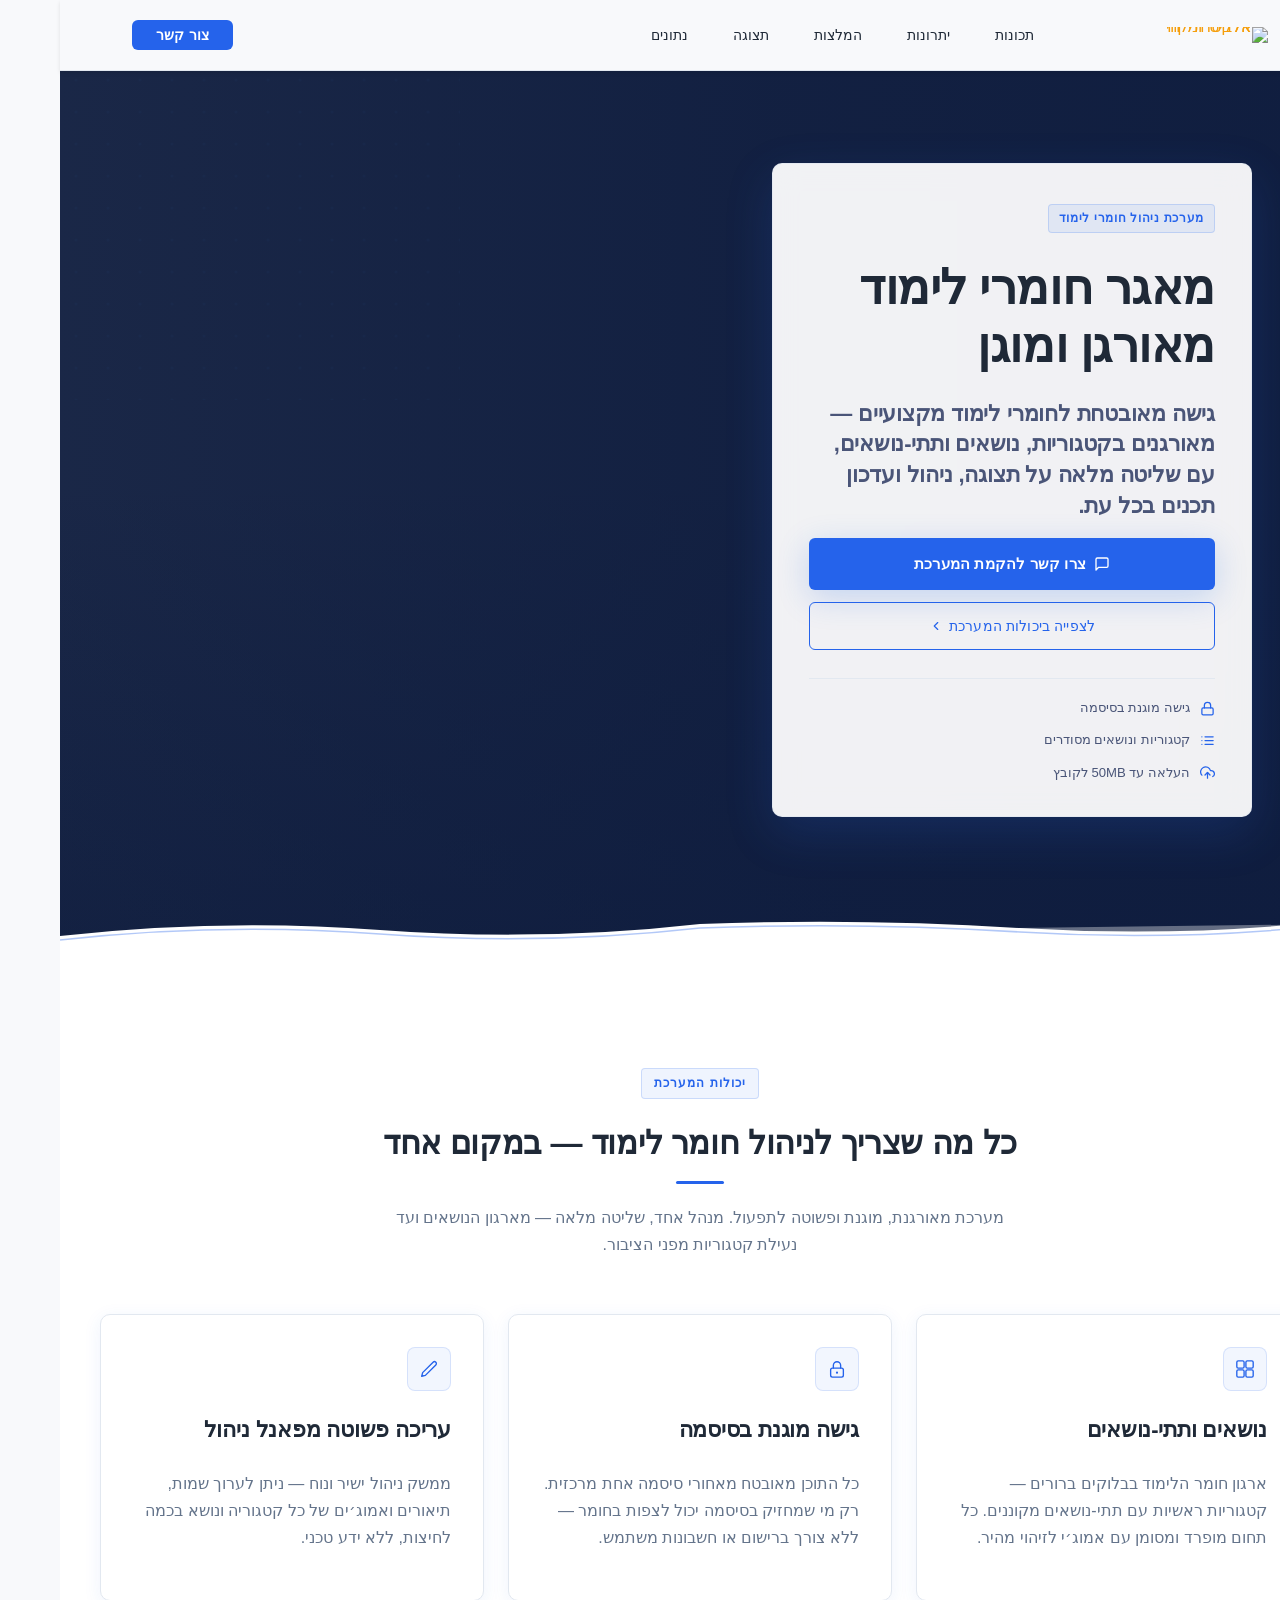
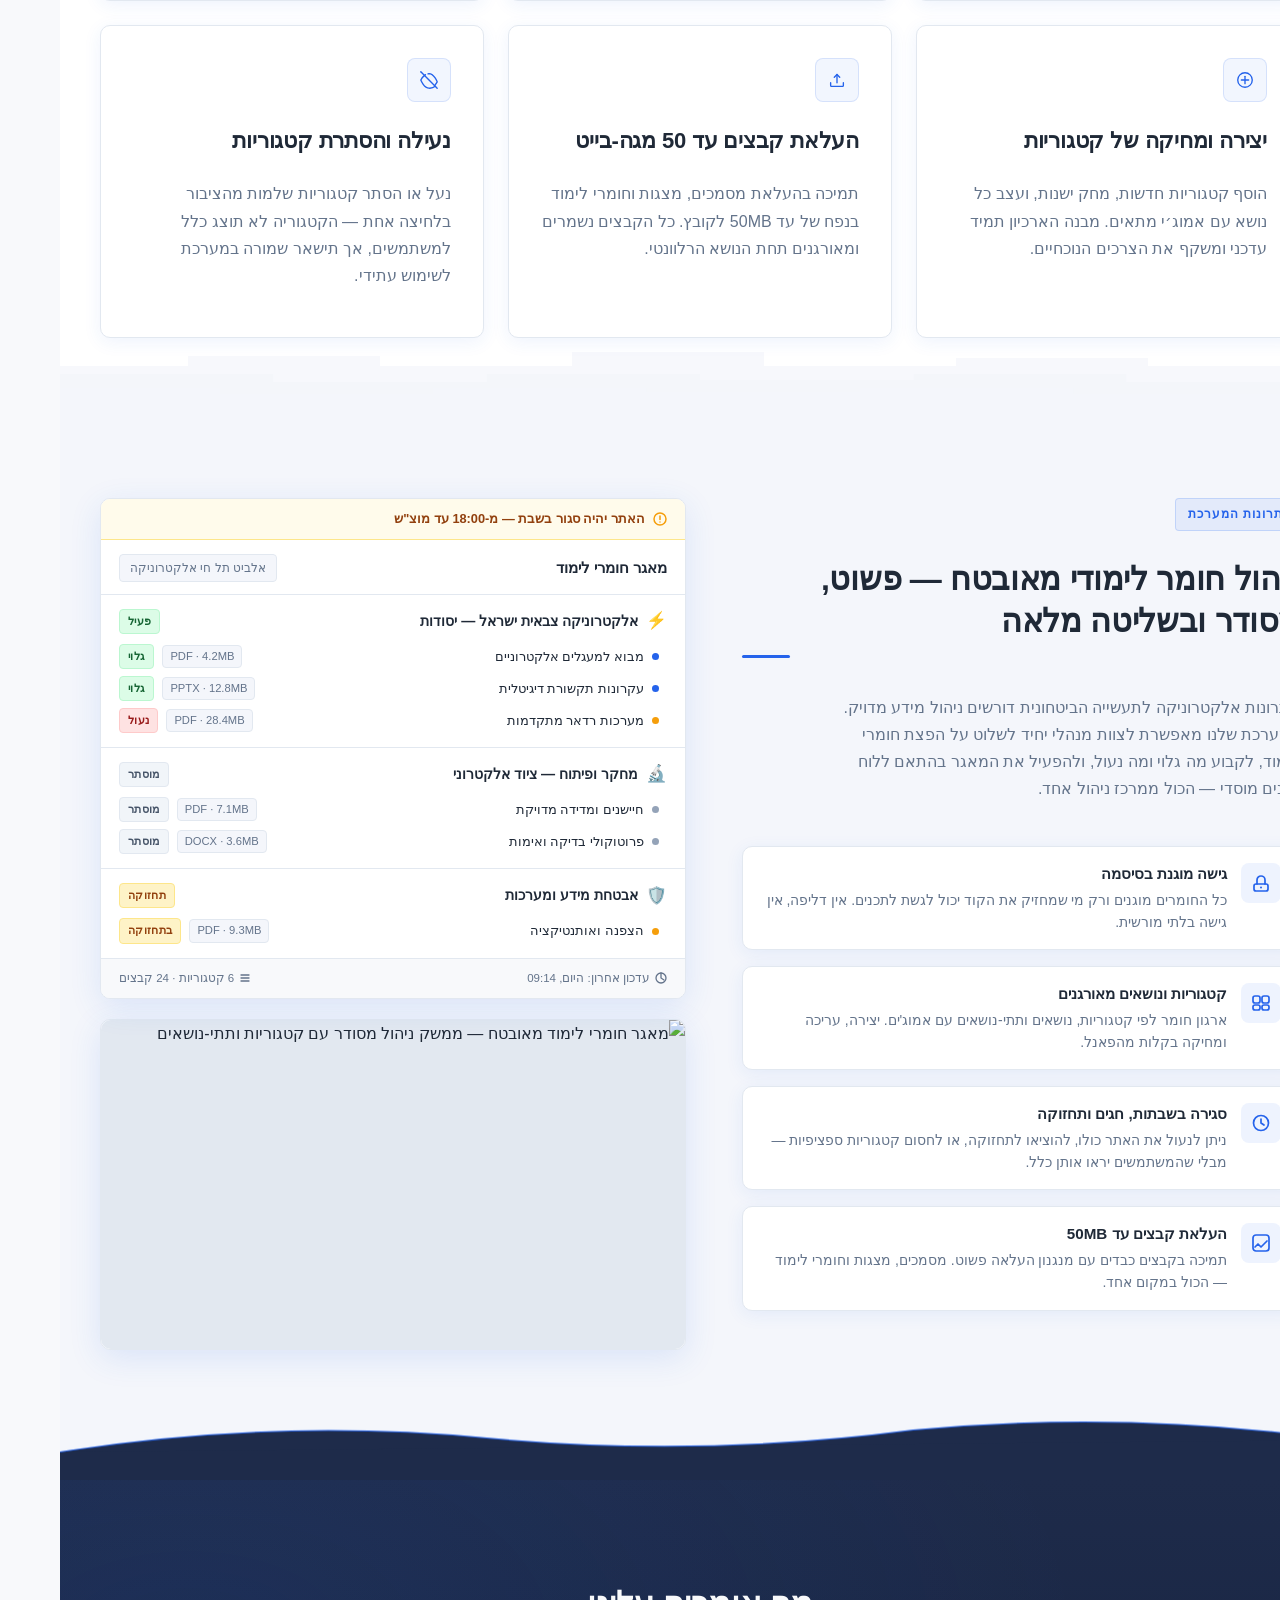
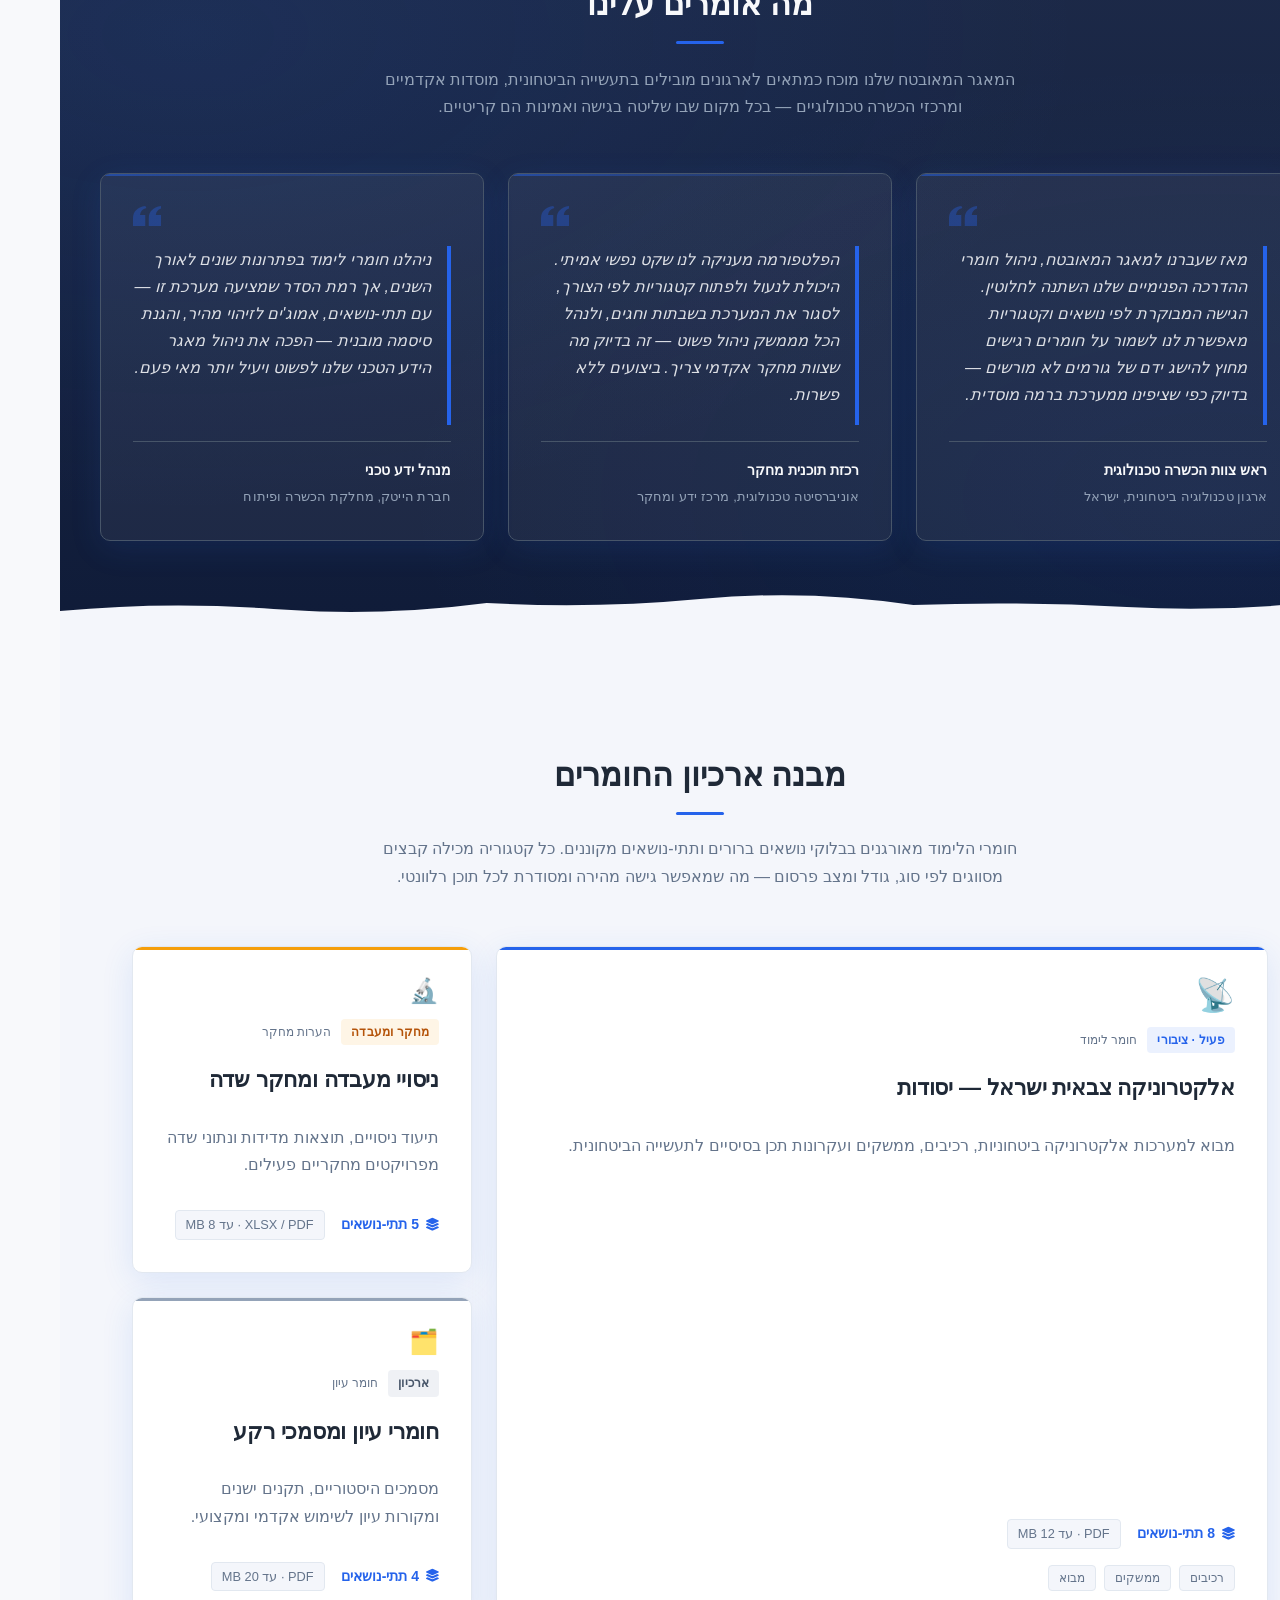
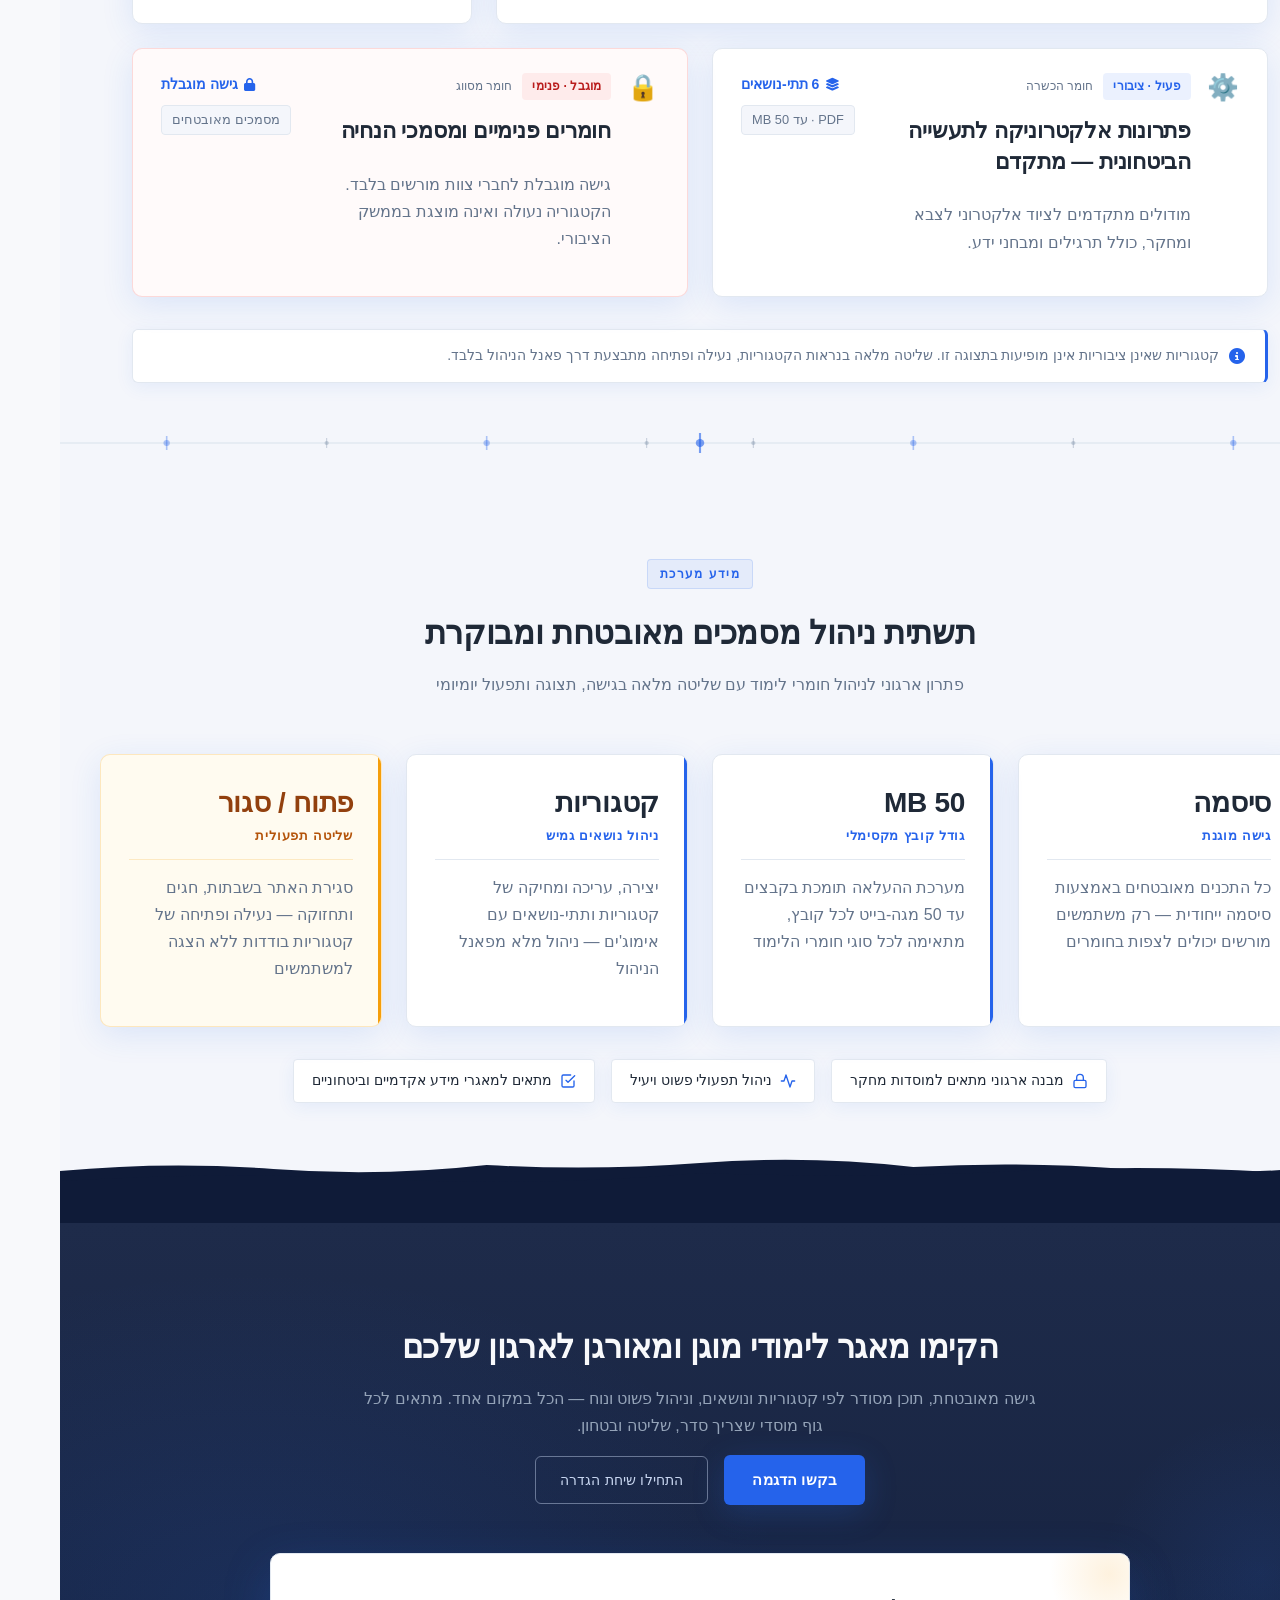
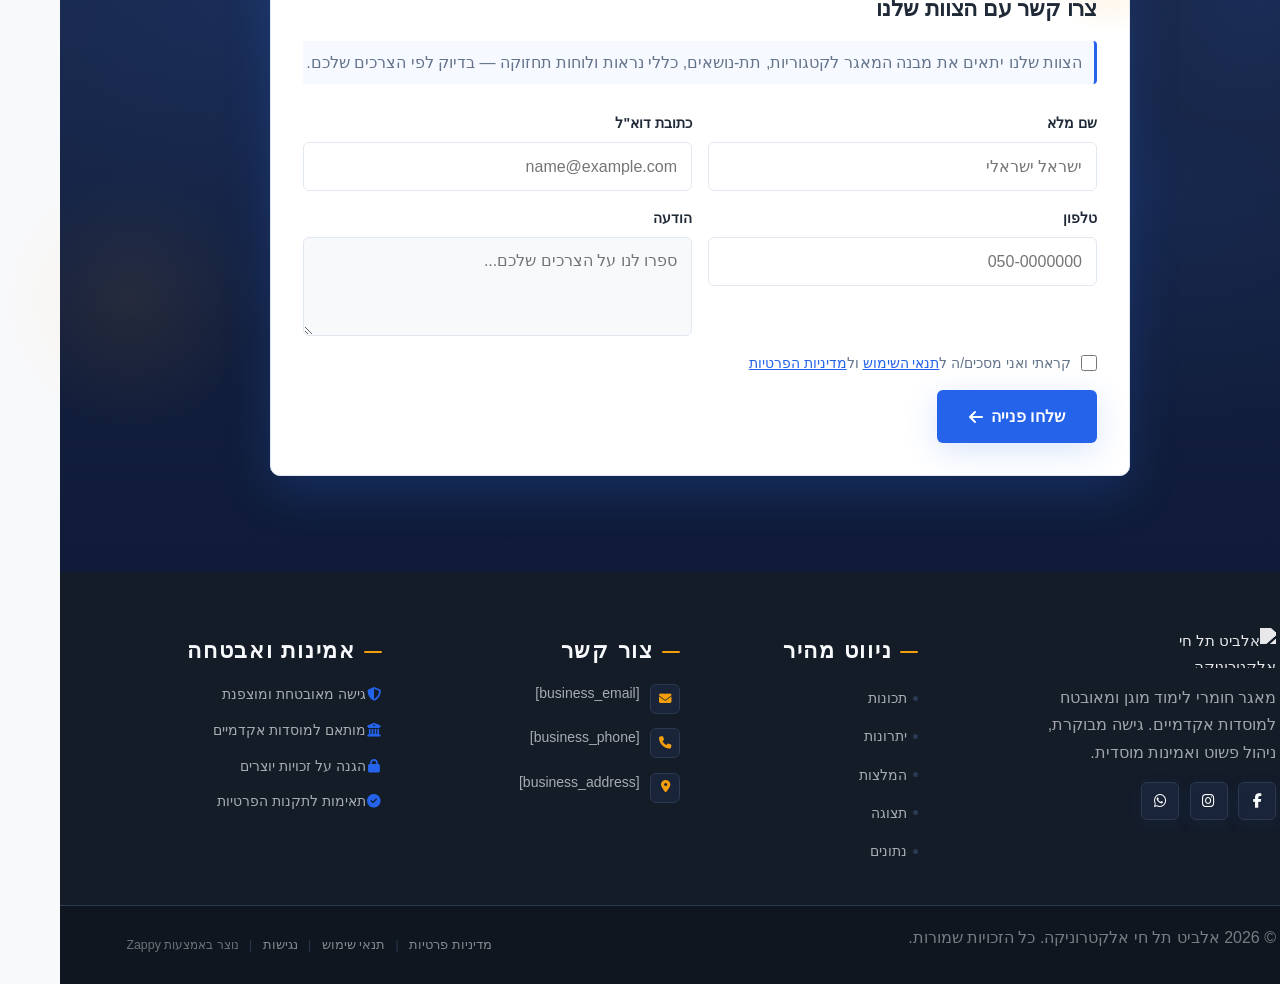
==== public/index.html @ 0601cf52 "Background sync: Progressive GitHub Sync" ====
<!doctype html><html dir="rtl" lang="he"><head><meta charset="UTF-8"><meta content="width=device-width,initial-scale=1" name="viewport"><meta content="index, follow" name="robots"><title>טכנולוגיה ביטחונית מתקדמת — אלביט תל חי אלקטרוניקה</title><meta content="גלו את עולם האלקטרוניקה הצבאית הישראלית המתקדמת ביותר. פתרונות אלקטרוניקה לתעשייה הביטחונית, ציוד מחקרי ומערכות מתקדמות — הכל במקום אחד. צרו קשר עוד היום!" name="description"><meta content="אלקטרוניקה צבאית ישראל, פתרונות אלקטרוניקה לתעשייה הביטחונית, ציוד אלקטרוני לצבא ומחקר, אלביט תל חי אלקטרוניקה, טכנולוגיה ביטחונית מתקדמת" name="keywords"><link href="/assets/favicon.ico" rel="icon" type="image/x-icon"><link href="/assets/favicon-16x16.png" rel="icon" type="image/png" sizes="16x16"><link href="/assets/favicon-32x32.png" rel="icon" type="image/png" sizes="32x32"><link href="/assets/favicon-48x48.png" rel="icon" type="image/png" sizes="48x48"><link href="/assets/favicon-192x192.png" rel="icon" type="image/png" sizes="192x192"><link href="/assets/favicon-512x512.png" rel="icon" type="image/png" sizes="512x512"><link href="/assets/apple-touch-icon.png" rel="apple-touch-icon"><script>!function(){"use strict";var t="a723d249-1491-482d-8e0b-d4b4c6c312aa",e="https://api.zappy5.com/api/analytics/track",a=18e5,n=2592e6,o=!0,i=!0,r=!0;var s=function(){var e="zappy_visitor_"+t,a=null;try{if(a=localStorage.getItem(e)){var o=JSON.parse(a),i=Date.now();if(i-o.created<n)return o.lastSeen=i,localStorage.setItem(e,JSON.stringify(o)),o.id}}catch(t){console.warn("Zappy Analytics: LocalStorage not available")}var r="zv_"+Date.now()+"_"+Math.random().toString(36).substr(2,9);try{localStorage.setItem(e,JSON.stringify({id:r,created:Date.now(),lastSeen:Date.now()}))}catch(t){}return r}(),c=function(){var e="zappy_session_"+t,n=null;try{if(n=sessionStorage.getItem(e)){var o=JSON.parse(n),i=Date.now();if(i-o.timestamp<a)return o.timestamp=i,sessionStorage.setItem(e,JSON.stringify(o)),o.id}}catch(t){console.warn("Zappy Analytics: SessionStorage not available")}var r="zs_"+Date.now()+"_"+Math.random().toString(36).substr(2,9);try{sessionStorage.setItem(e,JSON.stringify({id:r,timestamp:Date.now()}))}catch(t){}return r}();function l(a,n){n=n||{};var o={website_id:t,event_type:a,page_path:window.location.pathname,referrer:document.referrer||"direct",visitor_id:s,session_id:c,metadata:n};if(navigator.sendBeacon){var i=new Blob([JSON.stringify(o)],{type:"application/json"});navigator.sendBeacon(e,i)}else fetch(e,{method:"POST",headers:{"Content-Type":"application/json"},body:JSON.stringify(o),keepalive:!0}).catch(function(t){console.warn("Zappy Analytics: Failed to track event",t)})}o&&l("pageview",{title:document.title,url:window.location.href}),i&&document.addEventListener("click",function(t){var e=t.target;if("BUTTON"===e.tagName||e.closest("button")){var a="BUTTON"===e.tagName?e:e.closest("button");l("click",{element:"button",text:a.textContent.trim().substring(0,100),id:a.id||null,class:a.className||null})}else if("A"===e.tagName||e.closest("a")){var n="A"===e.tagName?e:e.closest("a");l("navigation",{element:"link",text:n.textContent.trim().substring(0,100),href:n.href,external:n.hostname!==window.location.hostname})}},!0),r&&document.addEventListener("submit",function(t){var e=t.target;l("form_submit",{form_id:e.id||null,form_name:e.name||null,form_action:e.action||null,form_method:e.method||"GET"})},!0);var d=Date.now();window.addEventListener("beforeunload",function(){l("page_unload",{time_on_page:Math.floor((Date.now()-d)/1e3),page_path:window.location.pathname})}),window.zappyAnalytics={track:l,getVisitorId:function(){return s},getSessionId:function(){return c}}}()</script><meta content="טכנולוגיה ביטחונית מתקדמת — אלביט תל חי אלקטרוניקה" property="og:title"><meta content="גלו את עולם האלקטרוניקה הצבאית הישראלית המתקדמת ביותר. פתרונות אלקטרוניקה לתעשייה הביטחונית, ציוד מחקרי ומערכות מתקדמות — הכל במקום אחד. צרו קשר עוד היום!" property="og:description"><meta content="summary_large_image" name="twitter:card"><meta content="טכנולוגיה ביטחונית מתקדמת — אלביט תל חי אלקטרוניקה" name="twitter:title"><meta content="גלו את עולם האלקטרוניקה הצבאית הישראלית המתקדמת ביותר. פתרונות אלקטרוניקה לתעשייה הביטחונית, ציוד מחקרי ומערכות מתקדמות — הכל במקום אחד. צרו קשר עוד היום!" name="twitter:description"><meta content="website" property="og:type"><meta content="he_IL" property="og:locale"><link href="https://cdnjs.cloudflare.com/ajax/libs/font-awesome/6.4.0/css/all.min.css" rel="stylesheet"><link href="/assets/favicon.ico" rel="icon" type="image/x-icon"><link href="/assets/favicon-16x16.png" rel="icon" type="image/png" sizes="16x16"><link href="/assets/favicon-32x32.png" rel="icon" type="image/png" sizes="32x32"><link href="/assets/favicon-48x48.png" rel="icon" type="image/png" sizes="48x48"><link href="/assets/favicon-192x192.png" rel="icon" type="image/png" sizes="192x192"><link href="/assets/favicon-512x512.png" rel="icon" type="image/png" sizes="512x512"><link href="/assets/apple-touch-icon.png" rel="apple-touch-icon"><link href="https://cdn.jsdelivr.net/npm/vanilla-cookieconsent@3/dist/cookieconsent.css" rel="stylesheet"><script src="https://cdn.jsdelivr.net/npm/vanilla-cookieconsent@3/dist/cookieconsent.umd.js"></script><script src="https://cdn.jsdelivr.net/gh/mickidum/acc_toolbar/acctoolbar/acctoolbar.min.js"></script><link href="/styles.css" rel="stylesheet"><style id="zappy-dropdown-submenu-styles">#navMenu li:has(.sub-menu),.nav-menu li:has(.sub-menu),.navbar li:has(.sub-menu),nav li:has(.sub-menu){position:relative}#navMenu .sub-menu,.nav-menu .sub-menu,.navbar .sub-menu,nav .sub-menu{display:block!important;position:absolute!important;top:100%;left:0;min-width:220px;background:#fff;border-radius:8px;box-shadow:0 8px 25px rgba(0,0,0,.15);padding:8px 0;opacity:0;visibility:hidden;transform:translateY(10px);transition:all .3s ease;z-index:1000;list-style:none;pointer-events:none}#navMenu li:hover>.sub-menu,.nav-menu li:hover>.sub-menu,.navbar li:hover>.sub-menu,nav li:hover>.sub-menu{opacity:1!important;visibility:visible!important;transform:translateY(0)!important;pointer-events:auto!important}.sub-menu li{list-style:none;margin:0;padding:0}.sub-menu a{display:block!important;padding:10px 16px!important;color:var(--text-dark,#333)!important;font-weight:500;text-decoration:none;white-space:nowrap;transition:background-color .2s}.sub-menu .zappy-nav-child>a{padding-left:28px!important;font-size:.9em!important;opacity:.85!important}[dir=rtl] .sub-menu .zappy-nav-child>a,html[lang=ar] .sub-menu .zappy-nav-child>a,html[lang=he] .sub-menu .zappy-nav-child>a{padding-left:10px!important;padding-right:28px!important}.sub-menu .zappy-nav-parent>a{font-weight:600!important}.sub-menu a:hover{background-color:#f5f5f5}[dir=rtl] .nav-menu .sub-menu,[dir=rtl] .navbar .sub-menu,[dir=rtl] nav .sub-menu,html[lang=ar] .nav-menu .sub-menu,html[lang=ar] .navbar .sub-menu,html[lang=ar] nav .sub-menu,html[lang=he] .nav-menu .sub-menu,html[lang=he] .navbar .sub-menu,html[lang=he] nav .sub-menu{left:auto!important;right:0!important}.sub-menu:empty,.sub-menu:not(:has(li)):not(:has(> a)),.sub-menu:not(:has(li:not(.zappy-hidden-menu-item))):not(:has(> a)){display:none!important;opacity:0!important;visibility:hidden!important;pointer-events:none!important}li:has(.menu-group-title):hover>.sub-menu{opacity:1!important;visibility:visible!important;transform:translateY(0)!important;pointer-events:auto!important}#navMenu>li>.menu-group-title,.nav-menu>li>.menu-group-title{display:inline-block;padding:.5rem 1rem;cursor:default;user-select:none}@media (max-width:768px){#navMenu .sub-menu,.nav-menu .sub-menu,.navbar .sub-menu,nav .sub-menu{position:static!important;transform:none!important;box-shadow:none!important;background:0 0!important;max-height:0;overflow:hidden;opacity:0;visibility:hidden;transition:max-height .3s ease,opacity .3s ease;padding:0!important;border-radius:0!important}#navMenu .sub-menu.mobile-expanded,.nav-menu .sub-menu.mobile-expanded,.navbar .sub-menu.mobile-expanded{max-height:none!important;overflow-y:visible!important;opacity:1!important;visibility:visible!important;padding:8px 0 8px 16px!important}[dir=rtl] .sub-menu.mobile-expanded,html[lang=he] .sub-menu.mobile-expanded{padding:8px 16px 8px 0!important}#navMenu li:hover>.sub-menu,.nav-menu li:hover>.sub-menu,.navbar li:hover>.sub-menu,nav li:hover>.sub-menu{opacity:0;visibility:hidden;pointer-events:none}#navMenu li>.sub-menu.mobile-expanded,.nav-menu li>.sub-menu.mobile-expanded,.navbar li>.sub-menu.mobile-expanded,nav li>.sub-menu.mobile-expanded{opacity:1!important;visibility:visible!important;pointer-events:auto!important}#navMenu li:has(.sub-menu),.nav-menu li:has(.sub-menu),.navbar li:has(.sub-menu),nav li:has(.sub-menu){display:flex!important;flex-wrap:wrap!important;align-items:center!important;position:relative!important;min-height:44px!important}#navMenu li:has(.sub-menu)>a,.nav-menu li:has(.sub-menu)>a,.navbar li:has(.sub-menu)>a,nav li:has(.sub-menu)>a{flex:1!important;min-width:0!important}#navMenu li:has(.sub-menu)>.menu-group-title,.nav-menu li:has(.sub-menu)>.menu-group-title,.navbar li:has(.sub-menu)>.menu-group-title,nav li:has(.sub-menu)>.menu-group-title{flex:1!important;min-width:0!important;padding:0!important;line-height:inherit!important}#navMenu li:has(.sub-menu)>.sub-menu,.nav-menu li:has(.sub-menu)>.sub-menu,.navbar li:has(.sub-menu)>.sub-menu,nav li:has(.sub-menu)>.sub-menu{flex-basis:100%!important;width:100%!important}#navMenu li:has(.sub-menu)>a [class*=arrow],#navMenu li:has(.sub-menu)>a [class*=chevron],.nav-menu li:has(.sub-menu)>a .fa-angle-down,.nav-menu li:has(.sub-menu)>a .fa-chevron-down,.nav-menu li:has(.sub-menu)>a [class*=arrow],.nav-menu li:has(.sub-menu)>a [class*=chevron],nav li:has(.sub-menu)>a [class*=arrow],nav li:has(.sub-menu)>a [class*=chevron]{display:none!important;visibility:hidden!important}.mobile-submenu-toggle{display:flex!important;align-items:center!important;justify-content:center!important;width:44px!important;height:auto!important;background:0 0!important;border:none!important;cursor:pointer!important;color:var(--text-dark)!important;position:static!important;flex-shrink:0!important;align-self:stretch!important;z-index:2!important;padding:0!important;margin:0!important}.mobile-submenu-toggle::after{content:''!important;width:0!important;height:0!important;border-left:6px solid transparent!important;border-right:6px solid transparent!important;border-top:7px solid currentColor!important;transition:transform .3s ease!important}.mobile-submenu-toggle.expanded::after{transform:rotate(180deg)!important}.sub-menu a{padding:10px 0!important;display:block!important;color:var(--text-dark)!important;white-space:normal!important}.sub-menu .zappy-nav-child>a{padding-left:28px!important;font-size:.9em!important;opacity:.85!important}[dir=rtl] .sub-menu .zappy-nav-child>a,html[lang=ar] .sub-menu .zappy-nav-child>a,html[lang=he] .sub-menu .zappy-nav-child>a{padding-left:0!important;padding-right:28px!important}.sub-menu .zappy-nav-parent>a{font-weight:600!important}#navMenu.active,.nav-menu.active{max-width:100vw!important;overflow-x:hidden!important;box-sizing:border-box!important}.navbar .sub-menu li a,.zappy-products-dropdown .sub-menu a,nav.navbar .sub-menu li a{color:var(--text-dark)!important}}@media (min-width:769px){.mobile-submenu-toggle{display:none!important}}</style><style id="zappy-widget-visibility">#mic-access-tool-box,#mic-access-tool-general-button,#mic-init-access-tool #mic-access-tool-box,#mic-init-access-tool #mic-access-tool-general-button,#mic-init-access-tool .mic-access-tool-general-button,._access-icon,._access-menu,.mic-access-tool-box,.mic-access-tool-general-button,div[id*=mic-access-tool-box]{display:none!important;visibility:hidden!important;opacity:0!important;pointer-events:none!important}</style></head><body><nav class="navbar" dir="rtl"><button class="mobile-toggle" aria-label="Menu" id="mobileToggle"><svg viewBox="0 0 24 24" height="24" width="24" fill="none" class="hamburger-icon"><path d="M3 12h18M3 6h18M3 18h18" stroke="currentColor" stroke-width="2" stroke-linecap="round"></path></svg> <svg viewBox="0 0 24 24" height="24" width="24" fill="none" class="close-icon" style="display:none"><path d="M18 6L6 18M6 6l12 12" stroke="currentColor" stroke-width="2" stroke-linecap="round"></path></svg></button> <button class="phone-header-btn" aria-label="Call" data-phone="[business_phone]"><svg viewBox="0 0 24 24" height="20" width="20" fill="currentColor"><path d="M22 16.92v3a2 2 0 0 1-2.18 2 19.79 19.79 0 0 1-8.63-3.07 19.5 19.5 0 0 1-6-6 19.79 19.79 0 0 1-3.07-8.67A2 2 0 0 1 4.11 2h3a2 2 0 0 1 2 1.72 12.84 12.84 0 0 0 .7 2.81 2 2 0 0 1-.45 2.11L8.09 9.91a16 16 0 0 0 6 6l1.27-1.27a2 2 0 0 1 2.11-.45 12.84 12.84 0 0 0 2.81.7A2 2 0 0 1 22 16.92z"></path></svg></button><div class="nav-container"><div class="nav-right-group"><div class="nav-brand"><a href="/" class="logo-link"><img alt="אלביט תל חי אלקטרוניקה" src="/assets/general-logo.webp" class="logo"></a></div><ul class="nav-menu" id="navMenu"><li><a href="#features">תכונות</a></li><li><a href="#benefits">יתרונות</a></li><li><a href="#testimonials">המלצות</a></li><li><a href="#showcase">תצוגה</a></li><li><a href="#stats">נתונים</a></li></ul></div><div class="nav-cta-container"><a href="#cta" class="nav-cta-btn">צור קשר</a></div></div></nav><script>window.addEventListener("load",function(){const e=document.querySelector(".navbar, nav, header");if(!e)return void console.log("[Navbar] Navbar element not found");let t=document.getElementById("mobileToggle")||document.querySelector(".mobile-toggle")||document.querySelector(".hamburger")||document.querySelector(".hamburger-menu")||document.querySelector(".menu-toggle")||document.querySelector(".burger-menu")||document.querySelector('[aria-label="Menu"]')||document.querySelector('[aria-label="תפריט"]');const o=document.querySelector(".phone-header-btn"),n=window.getComputedStyle(e);let r=n.backgroundColor;if(console.log("[Navbar] Initial navbar background:",r),"transparent"===r||"rgba(0, 0, 0, 0)"===r||r.startsWith("rgba")&&r.includes(", 0)")){const e=n.backgroundImage;if(e&&"none"!==e)console.log("[Navbar] Navbar has background image/gradient, using dark text"),r="rgb(240, 240, 240)";else{const e=window.getComputedStyle(document.body).backgroundColor;console.log("[Navbar] Navbar transparent, using body background:",e),r=e}}const i=r.match(/\d+/g);if(i&&i.length>=3){const e=(.299*parseInt(i[0])+.587*parseInt(i[1])+.114*parseInt(i[2]))/255;console.log("[Navbar] Mobile button colors preserved from Claude CSS (luminance:",e.toFixed(2)+")");const n=document.createElement("style");n.id="zappy-mobile-nav-fix";document.documentElement.lang;document.documentElement.dir,n.textContent='\n        /* Hide mobile buttons on desktop, show only on mobile */\n        @media (min-width: 769px) {\n          .mobile-toggle,\n          .phone-header-btn {\n            display: none !important;\n          }\n        }\n        \n        /* Show and position mobile buttons correctly on mobile */\n        @media (max-width: 768px) {\n          .mobile-toggle,\n          .phone-header-btn {\n            position: absolute !important;\n            top: 50% !important;\n            transform: translateY(-50%) !important;\n            z-index: 1001 !important;\n            display: flex !important;\n            align-items: center !important;\n            justify-content: center !important;\n            width: 36px !important;\n            height: 36px !important;\n            border-radius: 50% !important;\n            border: none !important;\n            cursor: pointer !important;\n            padding: 6px !important;\n            background: none !important;\n            color: var(--nav-text, var(--text-dark)) !important;\n          }\n          \n          /* LTR positioning (default): hamburger LEFT, phone RIGHT */\n          html:not([dir="rtl"]):not([lang="he"]):not([lang="ar"]) .mobile-toggle,\n          html[dir="ltr"] .mobile-toggle {\n            left: 12px !important;\n            right: auto !important;\n          }\n          html:not([dir="rtl"]):not([lang="he"]):not([lang="ar"]) .phone-header-btn,\n          html[dir="ltr"] .phone-header-btn {\n            right: 12px !important;\n            left: auto !important;\n          }\n          \n          /* RTL positioning: hamburger RIGHT, phone LEFT */\n          html[dir="rtl"] .mobile-toggle,\n          html[lang="he"] .mobile-toggle,\n          html[lang="ar"] .mobile-toggle {\n            right: 12px !important;\n            left: auto !important;\n          }\n          html[dir="rtl"] .phone-header-btn,\n          html[lang="he"] .phone-header-btn,\n          html[lang="ar"] .phone-header-btn {\n            left: 12px !important;\n            right: auto !important;\n          }\n          \n          /* CRITICAL: Ensure nav-container has min-height on mobile */\n          /* All children are positioned absolutely/fixed on mobile, so height:auto collapses to 0 */\n          .nav-container {\n            min-height: 70px !important;\n            position: relative !important;\n          }\n          \n          /* Ensure SVG icons are properly sized and inherit color */\n          .mobile-toggle svg,\n          .phone-header-btn svg {\n            width: 24px !important;\n            height: 24px !important;\n            /* Don\'t force display - let JavaScript control hamburger/close toggle */\n          }\n          \n          /* Reset nav-cta-container on mobile - remove desktop box-shadow/padding */\n          /* that creates a visible ghost box when CTA button is hidden */\n          .nav-cta-container {\n            box-shadow: none !important;\n            padding: 0 !important;\n          }\n          \n          /* Hide nav-cta-container entirely on mobile when there\'s no lang-switcher */\n          /* (only the CTA button is inside, and it\'s hidden on mobile) */\n          .nav-cta-container:not(:has(.lang-switcher)) {\n            display: none !important;\n          }\n          \n          /* CRITICAL: Prevent hero image fade gradient from bleeding over headline text */\n          /* The .image-fade-gradient has bottom: -30px (extends below parent) */\n          /* On mobile stacked layout, this overlaps the h1 text below the image */\n          .hero-image-column {\n            overflow: hidden !important;\n          }\n          .image-fade-gradient {\n            bottom: 0 !important;\n          }\n          \n          /* Hide desktop language switcher on mobile - hamburger menu handles it */\n          /* High specificity to override stored CSS */\n          .lang-switcher,\n          .nav-cta-container .lang-switcher,\n          .nav-container .lang-switcher,\n          .navbar .lang-switcher,\n          .navbar .nav-cta-container .lang-switcher {\n            display: none !important;\n          }\n        }\n      ';const r=document.getElementById("zappy-mobile-nav-fix");r&&r.remove(),document.head.appendChild(n),console.log("[Navbar] Critical CSS injected for mobile nav positioning");const l=window.innerWidth<=768;if(t){const e=t.querySelector(".hamburger-icon"),o=t.querySelector(".close-icon");e&&(e.style.setProperty("width","24px","important"),e.style.setProperty("height","24px","important"),e.style.setProperty("display","block","important")),o&&(o.style.setProperty("width","24px","important"),o.style.setProperty("height","24px","important"),o.style.setProperty("display","none","important")),l?(t.style.setProperty("position","absolute","important"),t.style.setProperty("top","50%","important"),t.style.setProperty("transform","translateY(-50%)","important"),t.style.setProperty("z-index","1001","important"),t.style.removeProperty("left"),t.style.removeProperty("right"),console.log("[Navbar] Mobile toggle positioning applied (mobile viewport)")):(t.style.removeProperty("position"),t.style.removeProperty("top"),t.style.removeProperty("transform"),t.style.removeProperty("z-index"),t.style.removeProperty("left"),t.style.removeProperty("right"),console.log("[Navbar] Desktop viewport - cleared mobile toggle inline positioning"))}if(o){const e=o.querySelector("svg");e&&(e.style.width="24px",e.style.height="24px",e.setAttribute("width","24"),e.setAttribute("height","24")),l?(o.style.setProperty("position","absolute","important"),o.style.setProperty("top","50%","important"),o.style.setProperty("transform","translateY(-50%)","important"),o.style.setProperty("z-index","1001","important"),o.style.removeProperty("left"),o.style.removeProperty("right"),console.log("[Navbar] Phone button positioning applied (mobile viewport)")):(o.style.removeProperty("position"),o.style.removeProperty("top"),o.style.removeProperty("transform"),o.style.removeProperty("z-index"),o.style.removeProperty("left"),o.style.removeProperty("right"),console.log("[Navbar] Desktop viewport - cleared phone button inline positioning"))}}else console.log("[Navbar] Could not parse background color:",r);t=document.getElementById("mobileToggle")||document.querySelector(".mobile-toggle")||document.querySelector(".hamburger")||document.querySelector(".hamburger-menu")||document.querySelector(".menu-toggle")||document.querySelector(".burger-menu")||document.querySelector('[aria-label="Menu"]')||document.querySelector('[aria-label="תפריט"]');const l=document.getElementById("navMenu")||document.querySelector(".nav-menu")||document.querySelector(".nav-links")||document.querySelector("nav ul:not(.submenu)");if(!t||!l)return void console.log("[Navbar] Mobile toggle or menu not found:",{toggle:!!t,menu:!!l});l.id||(l.id="navMenu"),console.log("[Navbar] Initializing mobile menu...");const a=t.cloneNode(!0);t.parentNode.replaceChild(a,t),a.addEventListener("click",function(e){e.preventDefault(),e.stopPropagation();const t=this.querySelector(".hamburger-icon"),o=this.querySelector(".close-icon");l.classList.contains("active")?(l.classList.remove("active"),t&&t.style.setProperty("display","block","important"),o&&o.style.setProperty("display","none","important"),document.body.style.overflow="",console.log("[Navbar] Menu closed")):(l.classList.add("active"),t&&t.style.setProperty("display","none","important"),o&&o.style.setProperty("display","block","important"),document.body.style.overflow="hidden",console.log("[Navbar] Menu opened"))}),l.querySelectorAll("a").forEach(function(e){e.addEventListener("click",function(){if("#"===this.getAttribute("href"))return;const e=a.querySelector(".hamburger-icon"),t=a.querySelector(".close-icon");l.classList.remove("active"),e&&e.style.setProperty("display","block","important"),t&&t.style.setProperty("display","none","important"),document.body.style.overflow="",console.log("[Navbar] Menu closed (link clicked)")})});var s=l.querySelectorAll(".dropdown-toggle");s.forEach(function(e){e.addEventListener("click",function(e){e.preventDefault(),e.stopPropagation();var t=this.closest(".nav-dropdown");t&&(t.parentNode.querySelectorAll(".nav-dropdown.open").forEach(function(e){e!==t&&e.classList.remove("open")}),t.classList.toggle("open"),console.log("[Navbar] Dropdown toggled:",t.classList.contains("open")?"open":"closed"))})}),document.addEventListener("click",function(e){e.target.closest(".nav-dropdown")||document.querySelectorAll(".nav-dropdown.open").forEach(function(e){e.classList.remove("open")})}),console.log("[Navbar] Dropdown handlers initialized for "+s.length+" dropdowns"),o&&o.addEventListener("click",function(){const e=document.querySelectorAll('a[href^="tel:"]'),t=e.length>0?e[0].getAttribute("href").replace("tel:",""):"[business_phone]";window.location.href="tel:"+t,console.log("[Navbar] Phone button clicked")}),console.log("[Navbar] Mobile menu initialized successfully");const p=function(){const e=document.querySelector(".whatsapp-float");e&&(window.innerWidth>=769?(e.style.setProperty("display","none","important"),e.style.setProperty("visibility","hidden","important"),e.style.setProperty("opacity","0","important"),e.style.setProperty("pointer-events","none","important"),console.log("[WhatsApp] Button hidden on desktop")):(e.style.removeProperty("display"),e.style.removeProperty("visibility"),e.style.removeProperty("opacity"),e.style.removeProperty("pointer-events"),console.log("[WhatsApp] Button visible on mobile")))};let c;p(),window.addEventListener("resize",function(){clearTimeout(c),c=setTimeout(p,100)})})</script><main><section class="index-hero-section" data-layout-spec="בית-hero" dir="rtl" data-hero-type="fullscreen-scrim"><div class="index-hero-bg"><img alt="ארכיון חומרי לימוד דיגיטלי מאורגן עם מדפים ומסכי ממשק ניהול" src="/assets/site-index-hero-image-1.webp" data-context="A cool-toned professional academic archive and technology environment: organized bookshelves with technical binders and folders, a modern computer screen displaying a structured digital archive dashboard with categories and subcategories, institutional lighting, muted blue and graphite tones, slightly desaturated photography with a premium research-library-meets-enterprise-dashboard atmosphere, high resolution, realistic photography" data-placeholder="index-hero-image-1" height="700" width="1200" data-hero-bg="true"></div><div class="index-hero-scrim" aria-hidden="true"></div><div class="index-hero-circuit-motif" aria-hidden="true"><svg viewBox="0 0 400 400" xmlns="http://www.w3.org/2000/svg" aria-hidden="true" height="400" width="400" data-no-icon-edit="true"><defs><pattern height="32" id="circuitDots" patternUnits="userSpaceOnUse" width="32" x="0" y="0"><circle cx="16" cy="16" r="1.5" fill="#4A90D9" opacity="0.5"></circle><line x1="16" x2="16" y1="0" y2="32" stroke="#4A90D9" stroke-width="0.4" opacity="0.3"></line><line x1="0" x2="32" y1="16" y2="16" stroke="#4A90D9" stroke-width="0.4" opacity="0.3"></line></pattern></defs><rect height="400" width="400" fill="url(#circuitDots)"></rect></svg></div><div class="index-hero-container"><div class="index-hero-card"><span class="index-hero-label">מערכת ניהול חומרי לימוד</span><h1 class="index-hero-h1">מאגר חומרי לימוד<br>מאורגן ומוגן</h1><h3 class="index-hero-subtitle">גישה מאובטחת לחומרי לימוד מקצועיים — מאורגנים בקטגוריות, נושאים ותתי-נושאים, עם שליטה מלאה על תצוגה, ניהול ועדכון תכנים בכל עת.</h3><div class="index-hero-ctas"><a href="#contact" class="index-hero-btn-primary"><svg viewBox="0 0 24 24" xmlns="http://www.w3.org/2000/svg" aria-hidden="true" height="16" width="16" fill="none" data-element-type="icon" data-icon-type="svg" stroke="currentColor" stroke-linecap="round" stroke-linejoin="round" stroke-width="2"><path d="M21 15a2 2 0 0 1-2 2H7l-4 4V5a2 2 0 0 1 2-2h14a2 2 0 0 1 2 2z"></path></svg> צרו קשר להקמת המערכת </a><a href="#features" class="index-hero-btn-secondary">לצפייה ביכולות המערכת <svg viewBox="0 0 24 24" xmlns="http://www.w3.org/2000/svg" aria-hidden="true" height="14" width="14" fill="none" data-element-type="icon" data-icon-type="svg" stroke="currentColor" stroke-linecap="round" stroke-linejoin="round" stroke-width="2"><polyline points="15 18 9 12 15 6"></polyline></svg></a></div><div class="index-hero-trust-strip"><div class="index-hero-trust-divider" aria-hidden="true"></div><div class="index-hero-trust-items"><div class="index-hero-trust-item"><svg viewBox="0 0 24 24" xmlns="http://www.w3.org/2000/svg" aria-hidden="true" height="15" width="15" fill="none" data-element-type="icon" data-icon-type="svg" stroke="currentColor" stroke-linecap="round" stroke-linejoin="round" stroke-width="2"><rect height="11" width="18" rx="2" x="3" y="11" ry="2"></rect><path d="M7 11V7a5 5 0 0 1 10 0v4"></path></svg> <span>גישה מוגנת בסיסמה</span></div><div class="index-hero-trust-item"><svg viewBox="0 0 24 24" xmlns="http://www.w3.org/2000/svg" aria-hidden="true" height="15" width="15" fill="none" data-element-type="icon" data-icon-type="svg" stroke="currentColor" stroke-linecap="round" stroke-linejoin="round" stroke-width="2"><line x1="8" x2="21" y1="6" y2="6"></line><line x1="8" x2="21" y1="12" y2="12"></line><line x1="8" x2="21" y1="18" y2="18"></line><line x1="3" x2="3.01" y1="6" y2="6"></line><line x1="3" x2="3.01" y1="12" y2="12"></line><line x1="3" x2="3.01" y1="18" y2="18"></line></svg> <span>קטגוריות ונושאים מסודרים</span></div><div class="index-hero-trust-item"><svg viewBox="0 0 24 24" xmlns="http://www.w3.org/2000/svg" aria-hidden="true" height="15" width="15" fill="none" data-element-type="icon" data-icon-type="svg" stroke="currentColor" stroke-linecap="round" stroke-linejoin="round" stroke-width="2"><polyline points="16 16 12 12 8 16"></polyline><line x1="12" x2="12" y1="12" y2="21"></line><path d="M20.39 18.39A5 5 0 0 0 18 9h-1.26A8 8 0 1 0 3 16.3"></path></svg> <span>העלאה עד 50MB לקובץ</span></div></div></div></div></div><div class="index-hero-divider-wrapper"><svg viewBox="0 0 1440 72" xmlns="http://www.w3.org/2000/svg" aria-hidden="true" data-no-icon-edit="true" preserveAspectRatio="none"><path d="M0,72 L0,36 Q180,18 360,30 T720,24 Q900,18 1080,28 T1440,20 L1440,72 Z" fill="#FFFFFF"></path><path d="M0,40 Q180,22 360,34 T720,28 Q900,22 1080,32 T1440,24" fill="#FFFFFF" opacity="0.35" stroke="#2563EB" stroke-width="1.5"></path></svg></div></section><section class="index-features-section" data-layout-spec="בית-features" dir="rtl" id="features"><div class="index-features-container"><div class="index-features-intro"><span class="index-features-label">יכולות המערכת</span><h2 class="index-features-heading">כל מה שצריך לניהול חומר לימוד — במקום אחד</h2><div class="index-features-underline" aria-hidden="true"></div><p class="index-features-subtext">מערכת מאורגנת, מוגנת ופשוטה לתפעול. מנהל אחד, שליטה מלאה — מארגון הנושאים ועד נעילת קטגוריות מפני הציבור.</p></div><div class="index-features-grid"><article class="index-feature-card"><div class="index-feature-icon" aria-hidden="true"><svg viewBox="0 0 22 22" xmlns="http://www.w3.org/2000/svg" height="22" width="22" fill="none" data-element-type="icon" data-icon-type="svg" stroke="currentColor" stroke-linecap="round" stroke-linejoin="round" stroke-width="1.5"><rect height="8" width="8" rx="1.5" x="2" y="2"></rect><rect height="8" width="8" rx="1.5" x="12" y="2"></rect><rect height="8" width="8" rx="1.5" x="2" y="12"></rect><rect height="8" width="8" rx="1.5" x="12" y="12"></rect></svg></div><div class="index-feature-content"><h3 class="index-feature-title">נושאים ותתי-נושאים</h3><p class="index-feature-desc">ארגון חומר הלימוד בבלוקים ברורים — קטגוריות ראשיות עם תתי-נושאים מקוננים. כל תחום מופרד ומסומן עם אמוג׳י לזיהוי מהיר.</p></div></article><article class="index-feature-card"><div class="index-feature-icon" aria-hidden="true"><svg viewBox="0 0 22 22" xmlns="http://www.w3.org/2000/svg" height="22" width="22" fill="none" data-element-type="icon" data-icon-type="svg" stroke="currentColor" stroke-linecap="round" stroke-linejoin="round" stroke-width="1.5"><rect height="10" width="14" rx="2" x="4" y="10"></rect><path d="M7 10V7a4 4 0 0 1 8 0v3"></path><circle cx="11" cy="15" r="1.2" fill="currentColor" stroke="none"></circle></svg></div><div class="index-feature-content"><h3 class="index-feature-title">גישה מוגנת בסיסמה</h3><p class="index-feature-desc">כל התוכן מאובטח מאחורי סיסמה אחת מרכזית. רק מי שמחזיק בסיסמה יכול לצפות בחומר — ללא צורך ברישום או חשבונות משתמש.</p></div></article><article class="index-feature-card"><div class="index-feature-icon" aria-hidden="true"><svg viewBox="0 0 22 22" xmlns="http://www.w3.org/2000/svg" height="22" width="22" fill="none" data-element-type="icon" data-icon-type="svg" stroke="currentColor" stroke-linecap="round" stroke-linejoin="round" stroke-width="1.5"><path d="M15.5 3.5a2.121 2.121 0 0 1 3 3L7 18l-4 1 1-4 11.5-11.5z"></path></svg></div><div class="index-feature-content"><h3 class="index-feature-title">עריכה פשוטה מפאנל ניהול</h3><p class="index-feature-desc">ממשק ניהול ישיר ונוח — ניתן לערוך שמות, תיאורים ואמוג׳ים של כל קטגוריה ונושא בכמה לחיצות, ללא ידע טכני.</p></div></article><article class="index-feature-card"><div class="index-feature-icon" aria-hidden="true"><svg viewBox="0 0 22 22" xmlns="http://www.w3.org/2000/svg" height="22" width="22" fill="none" data-element-type="icon" data-icon-type="svg" stroke="currentColor" stroke-linecap="round" stroke-linejoin="round" stroke-width="1.5"><circle cx="11" cy="11" r="8"></circle><line x1="11" x2="11" y1="7" y2="15"></line><line x1="7" x2="15" y1="11" y2="11"></line></svg></div><div class="index-feature-content"><h3 class="index-feature-title">יצירה ומחיקה של קטגוריות</h3><p class="index-feature-desc">הוסף קטגוריות חדשות, מחק ישנות, ועצב כל נושא עם אמוג׳י מתאים. מבנה הארכיון תמיד עדכני ומשקף את הצרכים הנוכחיים.</p></div></article><article class="index-feature-card"><div class="index-feature-icon" aria-hidden="true"><svg viewBox="0 0 22 22" xmlns="http://www.w3.org/2000/svg" height="22" width="22" fill="none" data-element-type="icon" data-icon-type="svg" stroke="currentColor" stroke-linecap="round" stroke-linejoin="round" stroke-width="1.5"><path d="M4 14v3a1 1 0 0 0 1 1h12a1 1 0 0 0 1-1v-3"></path><polyline points="8 8 11 5 14 8"></polyline><line x1="11" x2="11" y1="5" y2="14"></line></svg></div><div class="index-feature-content"><h3 class="index-feature-title">העלאת קבצים עד 50 מגה-בייט</h3><p class="index-feature-desc">תמיכה בהעלאת מסמכים, מצגות וחומרי לימוד בנפח של עד 50MB לקובץ. כל הקבצים נשמרים ומאורגנים תחת הנושא הרלוונטי.</p></div></article><article class="index-feature-card"><div class="index-feature-icon" aria-hidden="true"><svg viewBox="0 0 22 22" xmlns="http://www.w3.org/2000/svg" height="22" width="22" fill="none" data-element-type="icon" data-icon-type="svg" stroke="currentColor" stroke-linecap="round" stroke-linejoin="round" stroke-width="1.5"><path d="M17.94 17.94A10.07 10.07 0 0 1 11 20C5.5 20 2 11 2 11a18.45 18.45 0 0 1 5.06-5.94M9.9 4.24A9.12 9.12 0 0 1 11 4c5.5 0 9 9 9 9a18.5 18.5 0 0 1-2.16 3.19"></path><line x1="2" x2="20" y1="2" y2="20"></line></svg></div><div class="index-feature-content"><h3 class="index-feature-title">נעילה והסתרת קטגוריות</h3><p class="index-feature-desc">נעל או הסתר קטגוריות שלמות מהציבור בלחיצה אחת — הקטגוריה לא תוצג כלל למשתמשים, אך תישאר שמורה במערכת לשימוש עתידי.</p></div></article></div></div><div class="index-features-divider-wrapper"><svg viewBox="0 0 1200 64" xmlns="http://www.w3.org/2000/svg" aria-hidden="true" data-no-icon-edit="true" preserveAspectRatio="none"><path d="M0,64 L0,28 L120,28 L120,18 L300,18 L300,28 L480,28 L480,14 L660,14 L660,28 L840,28 L840,20 L1020,20 L1020,28 L1200,28 L1200,64 Z" fill="#F4F6FB" opacity="0.7"></path><path d="M0,64 L0,36 L200,36 L200,44 L400,44 L400,36 L600,36 L600,42 L800,42 L800,36 L1000,36 L1000,44 L1200,44 L1200,64 Z" fill="#F4F6FB" opacity="0.85"></path><path d="M0,64 L0,50 L150,50 L150,56 L350,56 L350,50 L550,50 L550,54 L750,54 L750,50 L950,50 L950,56 L1200,56 L1200,64 Z" fill="#F4F6FB"></path></svg></div></section><section class="index-benefits-section" data-layout-spec="בית-benefits" dir="rtl" id="benefits"><div class="index-benefits-container"><div class="index-benefits-content"><div class="index-benefits-label">יתרונות המערכת</div><h2 class="index-benefits-heading">ניהול חומר לימודי מאובטח — פשוט, מסודר ובשליטה מלאה</h2><p class="index-benefits-intro">פתרונות אלקטרוניקה לתעשייה הביטחונית דורשים ניהול מידע מדויק. המערכת שלנו מאפשרת לצוות מנהלי יחיד לשלוט על הפצת חומרי לימוד, לקבוע מה גלוי ומה נעול, ולהפעיל את המאגר בהתאם ללוח זמנים מוסדי — הכול ממרכז ניהול אחד.</p><ul class="index-benefits-list"><li class="index-benefits-item"><div class="index-benefits-icon-wrap"><svg viewBox="0 0 20 20" xmlns="http://www.w3.org/2000/svg" aria-hidden="true" height="20" width="20" fill="none" data-element-type="icon" data-icon-type="svg"><rect height="7" width="14" rx="2" x="3" y="11" fill="none" stroke="currentColor" stroke-width="1.7"></rect><path d="M6 11V7a4 4 0 0 1 8 0v4" stroke="currentColor" stroke-width="1.7" stroke-linecap="round"></path><circle cx="10" cy="14.5" r="1" fill="currentColor"></circle></svg></div><div class="index-benefits-item-text"><strong>גישה מוגנת בסיסמה</strong> <span>כל החומרים מוגנים ורק מי שמחזיק את הקוד יכול לגשת לתכנים. אין דליפה, אין גישה בלתי מורשית.</span></div></li><li class="index-benefits-item"><div class="index-benefits-icon-wrap"><svg viewBox="0 0 20 20" xmlns="http://www.w3.org/2000/svg" aria-hidden="true" height="20" width="20" fill="none" data-element-type="icon" data-icon-type="svg"><rect height="7" width="7" rx="2" x="2" y="3" fill="none" stroke="currentColor" stroke-width="1.7"></rect><rect height="7" width="7" rx="2" x="11" y="3" fill="none" stroke="currentColor" stroke-width="1.7"></rect><rect height="5" width="7" rx="2" x="2" y="12" fill="none" stroke="currentColor" stroke-width="1.7"></rect><rect height="5" width="7" rx="2" x="11" y="12" fill="none" stroke="currentColor" stroke-width="1.7"></rect></svg></div><div class="index-benefits-item-text"><strong>קטגוריות ונושאים מאורגנים</strong> <span>ארגון חומר לפי קטגוריות, נושאים ותתי-נושאים עם אמוג'ים. יצירה, עריכה ומחיקה בקלות מהפאנל.</span></div></li><li class="index-benefits-item"><div class="index-benefits-icon-wrap"><svg viewBox="0 0 20 20" xmlns="http://www.w3.org/2000/svg" aria-hidden="true" height="20" width="20" fill="none" data-element-type="icon" data-icon-type="svg"><circle cx="10" cy="10" r="7.5" fill="none" stroke="currentColor" stroke-width="1.7"></circle><path d="M10 6v4l3 2" stroke="currentColor" stroke-width="1.7" stroke-linecap="round" stroke-linejoin="round"></path></svg></div><div class="index-benefits-item-text"><strong>סגירה בשבתות, חגים ותחזוקה</strong> <span>ניתן לנעול את האתר כולו, להוציאו לתחזוקה, או לחסום קטגוריות ספציפיות — מבלי שהמשתמשים יראו אותן כלל.</span></div></li><li class="index-benefits-item"><div class="index-benefits-icon-wrap"><svg viewBox="0 0 20 20" xmlns="http://www.w3.org/2000/svg" aria-hidden="true" height="20" width="20" fill="none" data-element-type="icon" data-icon-type="svg"><path d="M4 14l3-3 3 3 6-6" fill="none" stroke="currentColor" stroke-width="1.7" stroke-linecap="round" stroke-linejoin="round"></path><rect height="16" width="16" rx="3" x="2" y="2" fill="none" stroke="currentColor" stroke-width="1.7"></rect></svg></div><div class="index-benefits-item-text"><strong>העלאת קבצים עד 50MB</strong> <span>תמיכה בקבצים כבדים עם מנגנון העלאה פשוט. מסמכים, מצגות וחומרי לימוד — הכול במקום אחד.</span></div></li></ul></div><div class="index-benefits-preview-col"><div class="index-benefits-preview-panel"><div class="index-benefits-notice-chip"><svg viewBox="0 0 14 14" xmlns="http://www.w3.org/2000/svg" aria-hidden="true" height="14" width="14" fill="none" data-element-type="icon" data-icon-type="svg"><circle cx="7" cy="7" r="6" fill="none" stroke="#F59E0B" stroke-width="1.5"></circle><path d="M7 4v3.5" stroke="#F59E0B" stroke-width="1.5" stroke-linecap="round"></path><circle cx="7" cy="10" r="0.75" fill="#F59E0B"></circle></svg> <span>האתר יהיה סגור בשבת — מ-18:00 עד מוצ"ש</span></div><div class="index-benefits-panel-header"><span class="index-benefits-panel-title">מאגר חומרי לימוד</span> <span class="index-benefits-panel-meta">אלביט תל חי אלקטרוניקה</span></div><div class="index-benefits-panel-divider"></div><div class="index-benefits-category-block"><div class="index-benefits-category-header"><span class="index-benefits-category-emoji">⚡</span> <span class="index-benefits-category-name">אלקטרוניקה צבאית ישראל — יסודות</span> <span class="index-benefits-badge badge-active">פעיל</span></div><div class="index-benefits-subtopics"><div class="index-benefits-subtopic-row"><span class="index-benefits-subtopic-dot dot-blue"></span> <span class="index-benefits-subtopic-name">מבוא למעגלים אלקטרוניים</span> <span class="index-benefits-file-tag">PDF · 4.2MB</span> <span class="index-benefits-badge badge-active">גלוי</span></div><div class="index-benefits-subtopic-row"><span class="index-benefits-subtopic-dot dot-blue"></span> <span class="index-benefits-subtopic-name">עקרונות תקשורת דיגיטלית</span> <span class="index-benefits-file-tag">PPTX · 12.8MB</span> <span class="index-benefits-badge badge-active">גלוי</span></div><div class="index-benefits-subtopic-row"><span class="index-benefits-subtopic-dot dot-amber"></span> <span class="index-benefits-subtopic-name">מערכות רדאר מתקדמות</span> <span class="index-benefits-file-tag">PDF · 28.4MB</span> <span class="index-benefits-badge badge-locked">נעול</span></div></div></div><div class="index-benefits-panel-divider"></div><div class="index-benefits-category-block"><div class="index-benefits-category-header"><span class="index-benefits-category-emoji">🔬</span> <span class="index-benefits-category-name">מחקר ופיתוח — ציוד אלקטרוני</span> <span class="index-benefits-badge badge-hidden">מוסתר</span></div><div class="index-benefits-subtopics"><div class="index-benefits-subtopic-row"><span class="index-benefits-subtopic-dot dot-muted"></span> <span class="index-benefits-subtopic-name">חיישנים ומדידה מדויקת</span> <span class="index-benefits-file-tag">PDF · 7.1MB</span> <span class="index-benefits-badge badge-hidden">מוסתר</span></div><div class="index-benefits-subtopic-row"><span class="index-benefits-subtopic-dot dot-muted"></span> <span class="index-benefits-subtopic-name">פרוטוקולי בדיקה ואימות</span> <span class="index-benefits-file-tag">DOCX · 3.6MB</span> <span class="index-benefits-badge badge-hidden">מוסתר</span></div></div></div><div class="index-benefits-panel-divider"></div><div class="index-benefits-category-block"><div class="index-benefits-category-header"><span class="index-benefits-category-emoji">🛡️</span> <span class="index-benefits-category-name">אבטחת מידע ומערכות</span> <span class="index-benefits-badge badge-maintenance">תחזוקה</span></div><div class="index-benefits-subtopics"><div class="index-benefits-subtopic-row"><span class="index-benefits-subtopic-dot dot-amber"></span> <span class="index-benefits-subtopic-name">הצפנה ואותנטיקציה</span> <span class="index-benefits-file-tag">PDF · 9.3MB</span> <span class="index-benefits-badge badge-maintenance">בתחזוקה</span></div></div></div><div class="index-benefits-panel-footer"><span class="index-benefits-panel-footer-item"><svg viewBox="0 0 12 12" xmlns="http://www.w3.org/2000/svg" aria-hidden="true" height="12" width="12" fill="none" data-element-type="icon" data-icon-type="svg"><path d="M6 1v5l3 2" stroke="currentColor" stroke-width="1.3" stroke-linecap="round"></path><circle cx="6" cy="6" r="5" fill="none" stroke="currentColor" stroke-width="1.3"></circle></svg> עדכון אחרון: היום, 09:14 </span><span class="index-benefits-panel-footer-item"><svg viewBox="0 0 12 12" xmlns="http://www.w3.org/2000/svg" aria-hidden="true" height="12" width="12" fill="none" data-element-type="icon" data-icon-type="svg"><path d="M2 9h8M2 6h8M2 3h8" stroke="currentColor" stroke-width="1.3" stroke-linecap="round"></path></svg> 6 קטגוריות · 24 קבצים</span></div></div><div class="index-benefits-img-wrap"><img alt="מאגר חומרי לימוד מאובטח — ממשק ניהול מסודר עם קטגוריות ותתי-נושאים" src="/assets/site-index-benefits-image-1.webp" data-context="An institutional enterprise dashboard interface showing a structured file repository with categories, status badges (active, locked, hidden), and a clean archive-style layout. The image should convey trust, organization, and controlled access. Style: calm, professional, blue and white color palette, resembling a military or academic knowledge management system." data-placeholder="index-benefits-image-1" height="400" width="600"></div></div></div><div class="index-benefits-divider-wrapper"><svg viewBox="0 0 1200 70" xmlns="http://www.w3.org/2000/svg" aria-hidden="true" data-no-icon-edit="true" preserveAspectRatio="none"><path d="M0,70 L0,42 Q200,8 400,28 Q600,48 800,20 Q1000,0 1200,30 L1200,70 Z" fill="#1E2B4A"></path><path d="M0,42 Q200,8 400,28 Q600,48 800,20 Q1000,0 1200,30" fill="#1E2B4A" opacity="0.5" stroke="#2563EB" stroke-width="2"></path></svg></div></section><section class="index-testimonials-section" data-layout-spec="בית-testimonials" dir="rtl" id="testimonials"><div class="index-testimonials-container"><div class="index-testimonials-header"><h2 class="index-testimonials-title">מה אומרים עלינו</h2><div class="index-testimonials-underline" aria-hidden="true"></div><p class="index-testimonials-trust">המאגר המאובטח שלנו מוכח כמתאים לארגונים מובילים בתעשייה הביטחונית, מוסדות אקדמיים ומרכזי הכשרה טכנולוגיים — בכל מקום שבו שליטה בגישה ואמינות הם קריטיים.</p></div><div class="index-testimonials-grid"><article class="index-testimonials-card"><div class="index-testimonials-quote-icon" aria-hidden="true"><svg viewBox="0 0 28 20" xmlns="http://www.w3.org/2000/svg" aria-hidden="true" height="20" width="28" fill="none" data-no-icon-edit="true"><path d="M0 20V12.5C0 5.596 4.083 1.25 12.25 0l1.167 2.083C9.333 3.125 7.5 5.417 7 9H12.25V20H0ZM15.75 20V12.5C15.75 5.596 19.833 1.25 28 0l1.167 2.083C25.083 3.125 23.25 5.417 22.75 9H28V20H15.75Z" fill="currentColor" opacity="0.35"></path></svg></div><blockquote class="index-testimonials-quote"><p>מאז שעברנו למאגר המאובטח, ניהול חומרי ההדרכה הפנימיים שלנו השתנה לחלוטין. הגישה המבוקרת לפי נושאים וקטגוריות מאפשרת לנו לשמור על חומרים רגישים מחוץ להישג ידם של גורמים לא מורשים — בדיוק כפי שציפינו ממערכת ברמה מוסדית.</p></blockquote><footer class="index-testimonials-author"><div class="index-testimonials-author-name">ראש צוות הכשרה טכנולוגית</div><div class="index-testimonials-author-org">ארגון טכנולוגיה ביטחונית, ישראל</div></footer></article><article class="index-testimonials-card"><div class="index-testimonials-quote-icon" aria-hidden="true"><svg viewBox="0 0 28 20" xmlns="http://www.w3.org/2000/svg" aria-hidden="true" height="20" width="28" fill="none" data-no-icon-edit="true"><path d="M0 20V12.5C0 5.596 4.083 1.25 12.25 0l1.167 2.083C9.333 3.125 7.5 5.417 7 9H12.25V20H0ZM15.75 20V12.5C15.75 5.596 19.833 1.25 28 0l1.167 2.083C25.083 3.125 23.25 5.417 22.75 9H28V20H15.75Z" fill="currentColor" opacity="0.35"></path></svg></div><blockquote class="index-testimonials-quote"><p>הפלטפורמה מעניקה לנו שקט נפשי אמיתי. היכולת לנעול ולפתוח קטגוריות לפי הצורך, לסגור את המערכת בשבתות וחגים, ולנהל הכל מממשק ניהול פשוט — זה בדיוק מה שצוות מחקר אקדמי צריך. ביצועים ללא פשרות.</p></blockquote><footer class="index-testimonials-author"><div class="index-testimonials-author-name">רכזת תוכנית מחקר</div><div class="index-testimonials-author-org">אוניברסיטה טכנולוגית, מרכז ידע ומחקר</div></footer></article><article class="index-testimonials-card"><div class="index-testimonials-quote-icon" aria-hidden="true"><svg viewBox="0 0 28 20" xmlns="http://www.w3.org/2000/svg" aria-hidden="true" height="20" width="28" fill="none" data-no-icon-edit="true"><path d="M0 20V12.5C0 5.596 4.083 1.25 12.25 0l1.167 2.083C9.333 3.125 7.5 5.417 7 9H12.25V20H0ZM15.75 20V12.5C15.75 5.596 19.833 1.25 28 0l1.167 2.083C25.083 3.125 23.25 5.417 22.75 9H28V20H15.75Z" fill="currentColor" opacity="0.35"></path></svg></div><blockquote class="index-testimonials-quote"><p>ניהלנו חומרי לימוד בפתרונות שונים לאורך השנים, אך רמת הסדר שמציעה מערכת זו — עם תתי-נושאים, אמוג'ים לזיהוי מהיר, והגנת סיסמה מובנית — הפכה את ניהול מאגר הידע הטכני שלנו לפשוט ויעיל יותר מאי פעם.</p></blockquote><footer class="index-testimonials-author"><div class="index-testimonials-author-name">מנהל ידע טכני</div><div class="index-testimonials-author-org">חברת הייטק, מחלקת הכשרה ופיתוח</div></footer></article></div></div><div class="index-testimonials-divider-wrapper"><svg viewBox="0 0 1200 70" xmlns="http://www.w3.org/2000/svg" aria-hidden="true" data-no-icon-edit="true" preserveAspectRatio="none"><path d="M0,70 L0,30 Q100,20 200,28 T400,22 Q500,28 600,18 T800,24 Q900,20 1000,26 T1200,18 L1200,70 Z" fill="#F4F6FB"></path></svg></div></section><section class="index-showcase-section" data-layout-spec="בית-showcase" dir="rtl" id="showcase"><div class="showcase-container"><div class="showcase-intro"><h2 class="showcase-heading">מבנה ארכיון החומרים</h2><div class="showcase-heading-accent" aria-hidden="true"></div><p class="showcase-subtext">חומרי הלימוד מאורגנים בבלוקי נושאים ברורים ותתי-נושאים מקוננים. כל קטגוריה מכילה קבצים מסווגים לפי סוג, גודל ומצב פרסום — מה שמאפשר גישה מהירה ומסודרת לכל תוכן רלוונטי.</p></div><div class="showcase-grid"><article class="showcase-card showcase-card--featured"><div class="card-top-bar"></div><div class="card-emoji-badge">📡</div><div class="card-meta-row"><span class="card-status card-status--active">פעיל · ציבורי</span> <span class="card-type">חומר לימוד</span></div><h3 class="card-title">אלקטרוניקה צבאית ישראל — יסודות</h3><p class="card-desc">מבוא למערכות אלקטרוניקה ביטחוניות, רכיבים, ממשקים ועקרונות תכן בסיסיים לתעשייה הביטחונית.</p><div class="card-subtopics-row"><span class="card-subtopic-count"><i class="fa-solid fa-layer-group" aria-hidden="true"></i> 8 תתי-נושאים</span> <span class="card-file-meta">PDF · עד 12 MB</span></div><div class="card-tags"><span class="card-tag">רכיבים</span> <span class="card-tag">ממשקים</span> <span class="card-tag">מבוא</span></div></article><div class="showcase-stack"><article class="showcase-card showcase-card--medium"><div class="card-top-bar card-top-bar--amber"></div><div class="card-emoji-badge card-emoji-badge--sm">🔬</div><div class="card-meta-row"><span class="card-status card-status--lab">מחקר ומעבדה</span> <span class="card-type">הערות מחקר</span></div><h3 class="card-title">ניסויי מעבדה ומחקר שדה</h3><p class="card-desc">תיעוד ניסויים, תוצאות מדידות ונתוני שדה מפרויקטים מחקריים פעילים.</p><div class="card-subtopics-row"><span class="card-subtopic-count"><i class="fa-solid fa-layer-group" aria-hidden="true"></i> 5 תתי-נושאים</span> <span class="card-file-meta">XLSX / PDF · עד 8 MB</span></div></article><article class="showcase-card showcase-card--medium"><div class="card-top-bar card-top-bar--muted"></div><div class="card-emoji-badge card-emoji-badge--sm">🗂️</div><div class="card-meta-row"><span class="card-status card-status--archive">ארכיון</span> <span class="card-type">חומר עיון</span></div><h3 class="card-title">חומרי עיון ומסמכי רקע</h3><p class="card-desc">מסמכים היסטוריים, תקנים ישנים ומקורות עיון לשימוש אקדמי ומקצועי.</p><div class="card-subtopics-row"><span class="card-subtopic-count"><i class="fa-solid fa-layer-group" aria-hidden="true"></i> 4 תתי-נושאים</span> <span class="card-file-meta">PDF · עד 20 MB</span></div></article></div></div><div class="showcase-slim-row"><article class="showcase-card showcase-card--slim"><div class="slim-card-inner"><div class="slim-emoji">⚙️</div><div class="slim-content"><div class="card-meta-row"><span class="card-status card-status--active">פעיל · ציבורי</span> <span class="card-type">חומר הכשרה</span></div><h3 class="card-title">פתרונות אלקטרוניקה לתעשייה הביטחונית — מתקדם</h3><p class="card-desc">מודולים מתקדמים לציוד אלקטרוני לצבא ומחקר, כולל תרגילים ומבחני ידע.</p></div><div class="slim-meta"><span class="card-subtopic-count"><i class="fa-solid fa-layer-group" aria-hidden="true"></i> 6 תתי-נושאים</span> <span class="card-file-meta">PDF · עד 50 MB</span></div></div></article><article class="showcase-card showcase-card--slim showcase-card--restricted"><div class="slim-card-inner"><div class="slim-emoji">🔒</div><div class="slim-content"><div class="card-meta-row"><span class="card-status card-status--restricted">מוגבל · פנימי</span> <span class="card-type">חומר מסווג</span></div><h3 class="card-title">חומרים פנימיים ומסמכי הנחיה</h3><p class="card-desc">גישה מוגבלת לחברי צוות מורשים בלבד. הקטגוריה נעולה ואינה מוצגת בממשק הציבורי.</p></div><div class="slim-meta"><span class="card-subtopic-count"><i class="fa-solid fa-lock" aria-hidden="true"></i> גישה מוגבלת</span> <span class="card-file-meta">מסמכים מאובטחים</span></div></div></article></div><div class="showcase-note"><i class="fa-solid fa-circle-info showcase-note-icon" aria-hidden="true"></i> <span>קטגוריות שאינן ציבוריות אינן מופיעות בתצוגה זו. שליטה מלאה בנראות הקטגוריות, נעילה ופתיחה מתבצעת דרך פאנל הניהול בלבד.</span></div></div><div class="showcase-divider-wrapper" aria-hidden="true"><div class="showcase-divider-rule"><svg viewBox="0 0 1200 40" xmlns="http://www.w3.org/2000/svg" aria-hidden="true" data-no-icon-edit="true" preserveAspectRatio="none" class="showcase-divider-svg"><line x1="0" x2="1200" y1="20" y2="20" stroke="#E2E8F0" stroke-width="1.5"></line><circle cx="100" cy="20" r="3" fill="#2563EB" opacity="0.35"></circle><circle cx="250" cy="20" r="2" fill="#94A3B8" opacity="0.5"></circle><circle cx="400" cy="20" r="3" fill="#2563EB" opacity="0.35"></circle><circle cx="550" cy="20" r="2" fill="#94A3B8" opacity="0.5"></circle><circle cx="600" cy="20" r="4" fill="#2563EB" opacity="0.6"></circle><circle cx="650" cy="20" r="2" fill="#94A3B8" opacity="0.5"></circle><circle cx="800" cy="20" r="3" fill="#2563EB" opacity="0.35"></circle><circle cx="950" cy="20" r="2" fill="#94A3B8" opacity="0.5"></circle><circle cx="1100" cy="20" r="3" fill="#2563EB" opacity="0.35"></circle><line x1="100" x2="100" y1="13" y2="27" stroke="#2563EB" stroke-width="1.5" opacity="0.35"></line><line x1="250" x2="250" y1="15" y2="25" stroke="#94A3B8" stroke-width="1" opacity="0.5"></line><line x1="400" x2="400" y1="13" y2="27" stroke="#2563EB" stroke-width="1.5" opacity="0.35"></line><line x1="550" x2="550" y1="15" y2="25" stroke="#94A3B8" stroke-width="1" opacity="0.5"></line><line x1="600" x2="600" y1="10" y2="30" stroke="#2563EB" stroke-width="2" opacity="0.6"></line><line x1="650" x2="650" y1="15" y2="25" stroke="#94A3B8" stroke-width="1" opacity="0.5"></line><line x1="800" x2="800" y1="13" y2="27" stroke="#2563EB" stroke-width="1.5" opacity="0.35"></line><line x1="950" x2="950" y1="15" y2="25" stroke="#94A3B8" stroke-width="1" opacity="0.5"></line><line x1="1100" x2="1100" y1="13" y2="27" stroke="#2563EB" stroke-width="1.5" opacity="0.35"></line></svg></div></div></section><section class="index-stats-section" data-layout-spec="בית-stats" dir="rtl"><div class="index-stats-container"><div class="index-stats-header"><span class="index-stats-eyebrow">מידע מערכת</span><h2 class="index-stats-title">תשתית ניהול מסמכים מאובטחת ומבוקרת</h2><p class="index-stats-subtitle">פתרון ארגוני לניהול חומרי לימוד עם שליטה מלאה בגישה, תצוגה ותפעול יומיומי</p></div><div class="index-stats-grid"><article class="index-stat-tile"><div class="index-stat-accent-line"></div><div class="index-stat-figure">סיסמה</div><div class="index-stat-label">גישה מוגנת</div><p class="index-stat-desc">כל התכנים מאובטחים באמצעות סיסמה ייחודית — רק משתמשים מורשים יכולים לצפות בחומרים</p></article><article class="index-stat-tile"><div class="index-stat-accent-line"></div><div class="index-stat-figure">50 MB</div><div class="index-stat-label">גודל קובץ מקסימלי</div><p class="index-stat-desc">מערכת ההעלאה תומכת בקבצים עד 50 מגה-בייט לכל קובץ, מתאימה לכל סוגי חומרי הלימוד</p></article><article class="index-stat-tile"><div class="index-stat-accent-line"></div><div class="index-stat-figure">קטגוריות</div><div class="index-stat-label">ניהול נושאים גמיש</div><p class="index-stat-desc">יצירה, עריכה ומחיקה של קטגוריות ותתי-נושאים עם אימוג'ים — ניהול מלא מפאנל הניהול</p></article><article class="index-stat-tile index-stat-tile--amber"><div class="index-stat-accent-line index-stat-accent-line--amber"></div><div class="index-stat-figure">פתוח / סגור</div><div class="index-stat-label">שליטה תפעולית</div><p class="index-stat-desc">סגירת האתר בשבתות, חגים ותחזוקה — נעילה ופתיחה של קטגוריות בודדות ללא הצגה למשתמשים</p></article></div><div class="index-trust-chips"><div class="index-trust-chip"><svg viewBox="0 0 24 24" xmlns="http://www.w3.org/2000/svg" aria-hidden="true" height="16" width="16" fill="none" data-element-type="icon" data-icon-type="svg" stroke="currentColor" stroke-linecap="round" stroke-linejoin="round" stroke-width="2"><rect height="11" width="18" rx="2" x="3" y="11" ry="2"></rect><path d="M7 11V7a5 5 0 0 1 10 0v4"></path></svg> <span>מבנה ארגוני מתאים למוסדות מחקר</span></div><div class="index-trust-chip"><svg viewBox="0 0 24 24" xmlns="http://www.w3.org/2000/svg" aria-hidden="true" height="16" width="16" fill="none" data-element-type="icon" data-icon-type="svg" stroke="currentColor" stroke-linecap="round" stroke-linejoin="round" stroke-width="2"><path d="M22 12h-4l-3 9L9 3l-3 9H2"></path></svg> <span>ניהול תפעולי פשוט ויעיל</span></div><div class="index-trust-chip"><svg viewBox="0 0 24 24" xmlns="http://www.w3.org/2000/svg" aria-hidden="true" height="16" width="16" fill="none" data-element-type="icon" data-icon-type="svg" stroke="currentColor" stroke-linecap="round" stroke-linejoin="round" stroke-width="2"><polyline points="9 11 12 14 22 4"></polyline><path d="M21 12v7a2 2 0 0 1-2 2H5a2 2 0 0 1-2-2V5a2 2 0 0 1 2-2h11"></path></svg> <span>מתאים למאגרי מידע אקדמיים וביטחוניים</span></div></div></div><div class="index-stats-divider-wrapper" aria-hidden="true"><svg viewBox="0 0 1200 80" xmlns="http://www.w3.org/2000/svg" aria-hidden="true" data-no-icon-edit="true" preserveAspectRatio="none"><defs><linearGradient id="amberFade" x1="0" x2="0" y1="0" y2="1"><stop offset="0%" stop-color="rgba(245,158,11,0.13)"></stop><stop offset="100%" stop-color="rgba(245,158,11,0.04)"></stop></linearGradient></defs><path d="M0,80 L0,28 Q100,18 200,26 T400,22 Q500,28 600,20 T800,24 Q900,18 1000,26 T1200,22 L1200,80 Z" fill="#0F1B38"></path><path d="M0,80 L0,38 Q150,28 300,36 T600,30 Q750,36 900,28 T1200,34 L1200,80 Z" fill="#0F1B38"></path></svg></div></section><section class="index-cta-section" data-layout-spec="בית-cta" dir="rtl" id="cta"><div class="index-cta-section__glow-left" aria-hidden="true"></div><div class="index-cta-section__glow-right" aria-hidden="true"></div><div class="index-cta-section__container"><div class="index-cta-section__header"><h2 class="index-cta-section__heading">הקימו מאגר לימודי מוגן ומאורגן לארגון שלכם</h2><p class="index-cta-section__subtext">גישה מאובטחת, תוכן מסודר לפי קטגוריות ונושאים, וניהול פשוט ונוח — הכל במקום אחד. מתאים לכל גוף מוסדי שצריך סדר, שליטה ובטחון.</p><div class="index-cta-section__actions"><a href="#contact-form" class="btn-primary index-cta-section__btn-primary">בקשו הדגמה</a> <a href="#contact-form" class="btn-secondary index-cta-section__btn-secondary">התחילו שיחת הגדרה</a></div></div><div class="index-cta-section__card" id="contact-form"><div class="index-cta-section__card-glow" aria-hidden="true"></div><div class="index-cta-section__card-inner"><div class="index-cta-section__card-header"><h3 class="index-cta-section__card-title">צרו קשר עם הצוות שלנו</h3><p class="index-cta-section__card-note">הצוות שלנו יתאים את מבנה המאגר לקטגוריות, תת-נושאים, כללי נראות ולוחות תחזוקה — בדיוק לפי הצרכים שלכם.</p></div><form class="contact-form index-cta-section__form" novalidate=""><div class="index-cta-section__form-row"><div class="index-cta-section__form-group"><label class="index-cta-section__label" for="cta-name">שם מלא</label> <input class="index-cta-section__input" name="name" type="text" id="cta-name" placeholder="ישראל ישראלי" required=""></div><div class="index-cta-section__form-group"><label class="index-cta-section__label" for="cta-email">כתובת דוא"ל</label> <input class="index-cta-section__input" name="email" type="email" id="cta-email" placeholder="name@example.com" required=""></div></div><div class="index-cta-section__form-row"><div class="index-cta-section__form-group"><label class="index-cta-section__label" for="cta-phone">טלפון</label> <input class="index-cta-section__input" name="phone" type="tel" id="cta-phone" placeholder="050-0000000"></div><div class="index-cta-section__form-group"><label class="index-cta-section__label" for="cta-message">הודעה</label> <textarea class="index-cta-section__input index-cta-section__textarea" id="cta-message" name="message" placeholder="ספרו לנו על הצרכים שלכם..." rows="3"></textarea></div></div><div class="privacy-consent"><label class="privacy-consent-label"><input class="privacy-consent-checkbox" name="privacy_consent" type="checkbox" required=""> <span>קראתי ואני מסכים/ה ל<a href="/terms" target="_blank">תנאי השימוש</a> ול<a href="/privacy" target="_blank">מדיניות הפרטיות</a></span></label></div><button class="index-cta-section__submit" type="submit">שלחו פנייה <i class="fa fa-arrow-left" aria-hidden="true"></i></button></form></div></div></div></section></main><footer class="site-footer" dir="rtl"><div class="footer-main"><div class="footer-container"><div class="footer-grid"><div class="footer-col footer-col--brand"><div class="footer-logo-wrap"><img alt="אלביט תל חי אלקטרוניקה" src="/assets/general-logo.webp" class="logo"></div><p class="footer-tagline">מאגר חומרי לימוד מוגן ומאובטח למוסדות אקדמיים. גישה מבוקרת, ניהול פשוט ואמינות מוסדית.</p><div class="footer-social"><a href="[facebook_handle]" class="social-link" aria-label="Facebook"><i class="fab fa-facebook-f"></i></a> <a href="[instagram_handle]" class="social-link" aria-label="Instagram"><i class="fab fa-instagram"></i></a> <a href="[whatsapp_handle]" class="social-link" aria-label="WhatsApp"><i class="fab fa-whatsapp"></i></a></div></div><div class="footer-col"><h3 class="footer-heading"><span class="footer-heading-accent"></span>ניווט מהיר</h3><ul class="footer-links"><li><a href="#features">תכונות</a></li><li><a href="#benefits">יתרונות</a></li><li><a href="#testimonials">המלצות</a></li><li><a href="#showcase">תצוגה</a></li><li><a href="#stats">נתונים</a></li></ul></div><div class="footer-col"><h3 class="footer-heading"><span class="footer-heading-accent"></span>צור קשר</h3><ul class="footer-contact"><li><span class="contact-icon"><i class="fas fa-envelope"></i></span> <span class="contact-text"><a href="mailto:[business_email]">[business_email]</a></span></li><li><span class="contact-icon"><i class="fas fa-phone"></i></span> <span class="contact-text"><a href="tel:[business_phone]">[business_phone]</a></span></li><li><a href="/"><span class="contact-icon"><i class="fas fa-map-marker-alt"></i></span> <span class="contact-text">[business_address]</span></a></li></ul></div><div class="footer-col footer-col--trust"><h3 class="footer-heading"><span class="footer-heading-accent"></span>אמינות ואבטחה</h3><ul class="footer-trust-list"><li><a href="/"><i class="fas fa-shield-alt"></i><span>גישה מאובטחת ומוצפנת</span></a></li><li><a href="/"><i class="fas fa-university"></i><span>מותאם למוסדות אקדמיים</span></a></li><li><a href="/"><i class="fas fa-lock"></i><span>הגנה על זכויות יוצרים</span></a></li><li><a href="/"><i class="fas fa-check-circle"></i><span>תאימות לתקנות הפרטיות</span></a></li></ul></div></div></div></div><div class="footer-bottom"><div class="footer-container"><div class="footer-bottom-inner"><p class="footer-copyright">© 2026 אלביט תל חי אלקטרוניקה. כל הזכויות שמורות.</p><div class="footer-legal"><a href="/privacy">מדיניות פרטיות</a> <span class="footer-divider">|</span> <a href="/terms">תנאי שימוש</a> <span class="footer-divider">|</span> <a href="/accessibility">נגישות</a> <span class="footer-divider">|</span> <a href="https://zappy5.com" class="zappy-attribution" target="_blank">נוצר באמצעות Zappy</a></div></div></div></div></footer><a href="https://wa.me/[whatsapp_handle]" class="whatsapp-float" aria-label="WhatsApp"><i class="fab fa-whatsapp"></i></a><div data-integration="accessibility:toolbar"></div><script src="/script.js"></script><script id="zappy-mobile-submenu-script">!function(){function e(){if(window.innerWidth>768)return document.querySelectorAll(".mobile-submenu-toggle").forEach(function(e){e.remove()}),void document.querySelectorAll(".sub-menu.mobile-expanded").forEach(function(e){e.classList.remove("mobile-expanded")});document.querySelectorAll(".nav-menu li:has(.sub-menu), nav li:has(.sub-menu), .navbar li:has(.sub-menu), #navMenu li:has(.sub-menu)").forEach(function(e){if(!e.querySelector(".mobile-submenu-toggle")){var t=e.querySelector(".sub-menu"),n=e.querySelector(":scope > a");if(t&&n){var o=document.createElement("button");o.className="mobile-submenu-toggle",o.setAttribute("aria-label","Toggle submenu"),o.setAttribute("type","button"),n.insertAdjacentElement("afterend",o),o.addEventListener("click",function(e){e.preventDefault(),e.stopPropagation(),document.querySelectorAll(".sub-menu.mobile-expanded").forEach(function(e){if(e!==t){e.classList.remove("mobile-expanded");var n=e.parentElement.querySelector(".mobile-submenu-toggle");n&&n.classList.remove("expanded")}}),t.classList.toggle("mobile-expanded"),o.classList.toggle("expanded")})}}})}var t;"loading"===document.readyState?document.addEventListener("DOMContentLoaded",e):e(),window.addEventListener("resize",function(){clearTimeout(t),t=setTimeout(e,250)});var n=new MutationObserver(function(t){t.forEach(function(t){if("attributes"===t.type){var n=t.target;n.classList&&(n.classList.contains("active")||n.classList.contains("open"))&&setTimeout(e,100)}})});setTimeout(function(){document.querySelectorAll(".mobile-menu, .nav-menu, #navMenu, nav").forEach(function(e){n.observe(e,{attributes:!0,attributeFilter:["class","style"]})})},500)}()</script></body></html>
---- styles.css ----
/* Self-hosted fonts (Inter + Rubik for multi-language support) */

/* Inter font (English / LTR languages) */
@font-face {
  font-family: 'Inter';
  font-style: normal;
  font-weight: 400;
  font-display: swap;
  src: url('assets/fonts/Inter-Regular.woff2') format('woff2');
}

@font-face {
  font-family: 'Inter';
  font-style: normal;
  font-weight: 500;
  font-display: swap;
  src: url('assets/fonts/Inter-Medium.woff2') format('woff2');
}

@font-face {
  font-family: 'Inter';
  font-style: normal;
  font-weight: 600;
  font-display: swap;
  src: url('assets/fonts/Inter-SemiBold.woff2') format('woff2');
}

@font-face {
  font-family: 'Inter';
  font-style: normal;
  font-weight: 700;
  font-display: swap;
  src: url('assets/fonts/Inter-Bold.woff2') format('woff2');
}

/* Rubik font (Hebrew / RTL languages) */
@font-face {
  font-family: 'Rubik';
  font-style: normal;
  font-weight: 400;
  font-display: swap;
  src: url('assets/fonts/Rubik-Regular.woff2') format('woff2');
}

@font-face {
  font-family: 'Rubik';
  font-style: normal;
  font-weight: 500;
  font-display: swap;
  src: url('assets/fonts/Rubik-Medium.woff2') format('woff2');
}

@font-face {
  font-family: 'Rubik';
  font-style: normal;
  font-weight: 600;
  font-display: swap;
  src: url('assets/fonts/Rubik-SemiBold.woff2') format('woff2');
}

@font-face {
  font-family: 'Rubik';
  font-style: normal;
  font-weight: 700;
  font-display: swap;
  src: url('assets/fonts/Rubik-Bold.woff2') format('woff2');
}


/* Self-hosted fonts (Inter + Rubik for multi-language support) */

/* Inter font (English / LTR languages) */
@font-face {
  font-family: 'Inter';
  font-style: normal;
  font-weight: 400;
  font-display: swap;
  src: url('assets/fonts/Inter-Regular.woff2') format('woff2');
}

@font-face {
  font-family: 'Inter';
  font-style: normal;
  font-weight: 500;
  font-display: swap;
  src: url('assets/fonts/Inter-Medium.woff2') format('woff2');
}

@font-face {
  font-family: 'Inter';
  font-style: normal;
  font-weight: 600;
  font-display: swap;
  src: url('assets/fonts/Inter-SemiBold.woff2') format('woff2');
}

@font-face {
  font-family: 'Inter';
  font-style: normal;
  font-weight: 700;
  font-display: swap;
  src: url('assets/fonts/Inter-Bold.woff2') format('woff2');
}

/* Rubik font (Hebrew / RTL languages) */
@font-face {
  font-family: 'Rubik';
  font-style: normal;
  font-weight: 400;
  font-display: swap;
  src: url('assets/fonts/Rubik-Regular.woff2') format('woff2');
}

@font-face {
  font-family: 'Rubik';
  font-style: normal;
  font-weight: 500;
  font-display: swap;
  src: url('assets/fonts/Rubik-Medium.woff2') format('woff2');
}

@font-face {
  font-family: 'Rubik';
  font-style: normal;
  font-weight: 600;
  font-display: swap;
  src: url('assets/fonts/Rubik-SemiBold.woff2') format('woff2');
}

@font-face {
  font-family: 'Rubik';
  font-style: normal;
  font-weight: 700;
  font-display: swap;
  src: url('assets/fonts/Rubik-Bold.woff2') format('woff2');
}
:root {
  --primary: #2563EB;
  --secondary: #94A3B8;
  --accent: #F59E0B;
  --bg-light: #F8F9FB;
  --bg-dark: #1F2937;
  --text-dark: #1F2937;
  --text-light: #F8F9FB;
  --text-muted: #64748B;
  --border-light: #E2E8F0;
  --border-dark: #475569;
  --nav-bg: #F8F9FB;
  --nav-text: #1F2937;
  --nav-text-hover: #2563EB;

  --radius-sm: 4px;
  --radius-card: 10px;
  --radius-btn: 6px;
  --radius-img: 10px;
  --radius-badge: 4px;
  --radius-input: 6px;
  --shadow-subtle: 0 4px 18px rgba(43,108,230,0.08);
  --shadow-card: 0 8px 32px rgba(43,108,230,0.12);
  --shadow-elevated: 0 16px 48px rgba(43,108,230,0.18);
  --shadow-btn-hover: 0 0 28px rgba(43,108,230,0.32);
  --spacing-section: 96px;
  --spacing-section-mobile: 56px;
  --spacing-card-padding: 32px;
  --spacing-card-gap: 24px;
  --spacing-element-gap: 16px;
  --transition-default: all 0.2s ease;
  --transition-hover: all 0.2s ease;

  --gradient-primary: linear-gradient(135deg, #2B6CE6 0%, #1A3F8F 100%);
  --gradient-gold-shine: linear-gradient(135deg, #F5A623 0%, #F7C26B 50%, #F5A623 100%);
  --gradient-secondary: linear-gradient(180deg, #1E2B4A 0%, #0F1B38 100%);
  --gradient-gold-accent: linear-gradient(90deg, #F5A623 0%, #FFD07A 100%);
  --gradient-dark-section: linear-gradient(180deg, #1E2B4A 0%, #12213A 100%);
  --gradient-overlay-dark: linear-gradient(to right, rgba(14,28,62,0.82) 0%, rgba(14,28,62,0.45) 100%);
  --gradient-light-section: linear-gradient(180deg, #F4F6FB 0%, #EAEFF9 100%);
  --gradient-overlay-light: linear-gradient(180deg, rgba(244,246,251,0.0) 0%, rgba(244,246,251,0.95) 100%);
}

*,
*::before,
*::after {
  box-sizing: border-box;
  margin: 0;
  padding: 0;
}

html {
  font-size: 16px !important;
  direction: rtl;
  scroll-behavior: smooth;
  -webkit-text-size-adjust: 100%;
  -moz-text-size-adjust: 100%;
  text-size-adjust: 100%;
}

body {
  font-size: 16px !important;
  line-height: 1.7 !important;
  font-family: 'Rubik', sans-serif;
  color: var(--text-dark);
  background-color: var(--bg-light);
  direction: rtl;
  text-align: right;
  -webkit-font-smoothing: antialiased;
  -moz-osx-font-smoothing: grayscale;
}

h1,
h2,
h3,
h4,
h5,
h6 {
  font-family: 'Rubik', sans-serif;
  color: var(--text-dark);
  font-weight: 600;
  letter-spacing: -0.01em;
}

h1 {
  font-size: 48px !important;
  font-weight: 700 !important;
  line-height: 1.2 !important;
  margin-bottom: 1rem !important;
  margin-top: 0.5rem !important;
}

h2 {
  font-size: 32px !important;
  font-weight: 600 !important;
  line-height: 1.3 !important;
  margin-bottom: 1rem !important;
  margin-top: 0.5rem !important;
}

h3 {
  font-size: 22px !important;
  font-weight: 600 !important;
  line-height: 1.4 !important;
  margin-bottom: 1rem !important;
  margin-top: 0.5rem !important;
}

h4 {
  font-size: 18px;
  font-weight: 600;
  line-height: 1.4;
  margin-bottom: 0.75rem;
  margin-top: 0.5rem;
}

h5 {
  font-size: 16px;
  font-weight: 600;
  line-height: 1.5;
  margin-bottom: 0.75rem;
  margin-top: 0.5rem;
}

h6 {
  font-size: 14px;
  font-weight: 600;
  line-height: 1.5;
  margin-bottom: 0.75rem;
  margin-top: 0.5rem;
}

p {
  font-size: 16px !important;
  font-weight: 400 !important;
  line-height: 1.7 !important;
  margin-bottom: 1rem !important;
  font-family: 'Rubik', sans-serif;
  color: var(--text-dark);
}

small,
.small-text {
  font-size: 14px !important;
  font-weight: 400 !important;
  line-height: 1.6 !important;
  font-family: 'Rubik', sans-serif;
}

span,
div,
label,
li,
td,
th,
caption,
figcaption,
blockquote,
cite,
address {
  font-family: 'Rubik', sans-serif;
}

a {
  color: var(--accent, var(--primary));
  text-decoration: none;
  transition: var(--transition-hover);
}

a:hover {
  color: var(--primary);
  text-decoration: underline;
}

.site-footer a {
  color: inherit;
}

.site-footer a:hover {
  color: inherit;
  opacity: 0.85;
}

ul,
ol {
  list-style: none;
  padding: 0;
  margin: 0;
}

img,
picture,
video,
canvas,
svg {
  display: block;
  max-width: 100%;
  height: auto;
}

input,
button,
textarea,
select {
  font: inherit;
  font-family: 'Rubik', sans-serif;
}

button {
  cursor: pointer;
  border: none;
  background: none;
}

table {
  border-collapse: collapse;
  border-spacing: 0;
  width: 100%;
}

hr {
  border: none;
  border-top: 1px solid var(--border-light);
  margin: 1.5rem 0;
}

blockquote {
  border-right: 4px solid var(--primary);
  padding-right: 1rem;
  margin: 1.5rem 0;
  color: var(--text-muted);
  font-style: italic;
}

code,
pre {
  font-family: 'Rubik', sans-serif;
  font-size: 14px;
  background-color: var(--border-light);
  border-radius: var(--radius-sm);
}

code {
  padding: 2px 6px;
}

pre {
  padding: 1rem;
  overflow-x: auto;
}

:focus-visible {
  outline: 2px solid var(--primary);
  outline-offset: 2px;
}

::selection {
  background-color: var(--primary);
  color: var(--text-light);
}

.container {
  max-width: 1200px;
  margin: 0 auto;
  padding: 0 20px;
  width: 100%;
}

.container-narrow {
  max-width: 800px;
  margin: 0 auto;
  padding: 0 20px;
  width: 100%;
}

.container-wide {
  max-width: 1400px;
  margin: 0 auto;
  padding: 0 20px;
  width: 100%;
}

.btn {
  display: inline-flex;
  align-items: center;
  justify-content: center;
  gap: 8px;
  border-radius: var(--radius-btn);
  padding: 12px 24px;
  font-weight: 600;
  text-transform: none;
  transition: var(--transition-hover);
  font-family: 'Rubik', sans-serif;
  font-size: 16px;
  line-height: 1.4;
  cursor: pointer;
  border: 2px solid transparent;
  text-decoration: none;
  white-space: nowrap;
}

.btn:hover {
  box-shadow: var(--shadow-btn-hover);
  text-decoration: none;
  transform: translateY(-1px);
}

.btn:active {
  transform: translateY(0);
}

.btn-primary {
  background: var(--primary);
  color: var(--text-light);
  border-color: var(--primary);
}

.btn-primary:hover {
  background: #1d4ed8;
  border-color: #1d4ed8;
  color: var(--text-light);
}

.btn-secondary {
  background: transparent;
  color: var(--primary);
  border-color: var(--primary);
}

.btn-secondary:hover {
  background: var(--primary);
  color: var(--text-light);
}

.btn-accent {
  background: var(--accent);
  color: var(--text-dark);
  border-color: var(--accent);
}

.btn-accent:hover {
  background: #d97706;
  border-color: #d97706;
  color: var(--text-light);
}

.btn-sm {
  padding: 8px 16px;
  font-size: 14px;
}

.btn-lg {
  padding: 16px 32px;
  font-size: 18px;
}

.section {
  padding: var(--spacing-section) 0;
}

.section-light {
  background-color: var(--bg-light);
}

.section-dark {
  background-color: var(--bg-dark);
  color: var(--text-light);
}

.section-dark h1,
.section-dark h2,
.section-dark h3,
.section-dark h4,
.section-dark h5,
.section-dark h6,
.section-dark p {
  color: var(--text-light);
}

.text-center { text-align: center; }
.text-right { text-align: right; }
.text-left { text-align: left; }

.text-primary { color: var(--primary); }
.text-secondary { color: var(--secondary); }
.text-accent { color: var(--accent); }
.text-muted { color: var(--text-muted); }
.text-light { color: var(--text-light); }
.text-dark { color: var(--text-dark); }

.bg-primary { background-color: var(--primary); }
.bg-secondary { background-color: var(--secondary); }
.bg-accent { background-color: var(--accent); }
.bg-light { background-color: var(--bg-light); }
.bg-dark { background-color: var(--bg-dark); }

.font-bold { font-weight: 700; }
.font-semibold { font-weight: 600; }
.font-medium { font-weight: 500; }
.font-normal { font-weight: 400; }

.d-flex { display: flex; }
.d-grid { display: grid; }
.d-block { display: block; }
.d-inline { display: inline; }
.d-inline-flex { display: inline-flex; }
.d-none { display: none; }

.align-center { align-items: center; }
.align-start { align-items: flex-start; }
.align-end { align-items: flex-end; }
.justify-center { justify-content: center; }
.justify-between { justify-content: space-between; }
.justify-start { justify-content: flex-start; }
.justify-end { justify-content: flex-end; }

.flex-wrap { flex-wrap: wrap; }
.flex-column { flex-direction: column; }
.gap-sm { gap: var(--spacing-element-gap); }
.gap-md { gap: var(--spacing-card-gap); }

.w-full { width: 100%; }
.h-full { height: 100%; }

.rounded-sm { border-radius: var(--radius-sm); }
.rounded-card { border-radius: var(--radius-card); }
.rounded-btn { border-radius: var(--radius-btn); }
.rounded-img { border-radius: var(--radius-img); }
.rounded-full { border-radius: 9999px; }

.shadow-subtle { box-shadow: var(--shadow-subtle); }
.shadow-card { box-shadow: var(--shadow-card); }
.shadow-elevated { box-shadow: var(--shadow-elevated); }

.card {
  background: #ffffff;
  border-radius: var(--radius-card);
  padding: var(--spacing-card-padding);
  box-shadow: var(--shadow-card);
  border: 1px solid var(--border-light);
  transition: var(--transition-hover);
}

.card:hover {
  box-shadow: var(--shadow-elevated);
  transform: translateY(-2px);
}

.badge {
  display: inline-flex;
  align-items: center;
  padding: 4px 10px;
  border-radius: var(--radius-badge);
  font-size: 12px;
  font-weight: 600;
  line-height: 1.4;
  letter-spacing: 0.02em;
}

.badge-primary {
  background-color: rgba(37, 99, 235, 0.1);
  color: var(--primary);
}

.badge-accent {
  background-color: rgba(245, 158, 11, 0.1);
  color: var(--accent);
}

.badge-muted {
  background-color: var(--border-light);
  color: var(--text-muted);
}

.input,
input[type="text"],
input[type="email"],
input[type="tel"],
input[type="number"],
input[type="password"],
input[type="search"],
textarea,
select {
  width: 100%;
  padding: 10px 14px;
  border: 1px solid var(--border-light);
  border-radius: var(--radius-input);
  font-size: 16px;
  font-family: 'Rubik', sans-serif;
  color: var(--text-dark);
  background-color: #ffffff;
  transition: var(--transition-default);
  direction: rtl;
}

.input:focus,
input[type="text"]:focus,
input[type="email"]:focus,
input[type="tel"]:focus,
input[type="number"]:focus,
input[type="password"]:focus,
input[type="search"]:focus,
textarea:focus,
select:focus {
  outline: none;
  border-color: var(--primary);
  box-shadow: 0 0 0 3px rgba(37, 99, 235, 0.12);
}

.sr-only {
  position: absolute;
  width: 1px;
  height: 1px;
  padding: 0;
  margin: -1px;
  overflow: hidden;
  clip: rect(0, 0, 0, 0);
  white-space: nowrap;
  border-width: 0;
}

.whatsapp-float {
  position: fixed;
  bottom: 20px;
  left: 20px;
  width: 60px;
  height: 60px;
  background: #25D366;
  color: white;
  border-radius: 50%;
  display: flex;
  align-items: center;
  justify-content: center;
  font-size: 30px;
  z-index: 999;
  box-shadow: 0 4px 12px rgba(0,0,0,0.15);
  text-decoration: none;
  transition: transform 0.3s, box-shadow 0.3s;
}

.whatsapp-float:hover {
  transform: scale(1.1);
  box-shadow: 0 6px 20px rgba(0,0,0,0.2);
  color: white;
  text-decoration: none;
}

@media (max-width: 1024px) {
  h1 { font-size: 36px !important; }
  h2 { font-size: 28px !important; }
  h3 { font-size: 20px !important; }
  p  { font-size: 15px !important; }

  .section {
    padding: 72px 0;
  }
}

@media (max-width: 768px) {
  h1 {
    font-size: 28px !important;
    margin-bottom: 1rem !important;
    margin-top: 0.5rem !important;
  }
  h2 {
    font-size: 22px !important;
    margin-bottom: 1rem !important;
    margin-top: 0.5rem !important;
  }
  h3 {
    font-size: 18px !important;
    margin-bottom: 1rem !important;
    margin-top: 0.5rem !important;
  }
  p  { font-size: 14px !important; }

  .section {
    padding: var(--spacing-section-mobile) 0;
  }

  .container,
  .container-narrow,
  .container-wide {
    padding: 0 16px;
  }

  .card {
    padding: 20px;
  }

  .btn {
    padding: 10px 20px;
    font-size: 15px;
  }

  .btn-lg {
    padding: 14px 24px;
    font-size: 16px;
  }
}

@media (min-width: 769px) {
  .whatsapp-float {
    display: none !important;
  }
}

@media (max-width: 480px) {
  .container,
  .container-narrow,
  .container-wide {
    padding: 0 12px;
  }

  .card {
    padding: 16px;
  }
}

@media (prefers-reduced-motion: reduce) {
  *,
  *::before,
  *::after {
    animation-duration: 0.01ms !important;
    animation-iteration-count: 1 !important;
    transition-duration: 0.01ms !important;
    scroll-behavior: auto !important;
  }
}

/* Navbar Styles */
:root {
  --nav-bg: #F8F9FB;
  --nav-text: #1F2937;
  --nav-text-hover: #2563EB;
  --primary: #2563EB;
  --secondary: #94A3B8;
  --accent: #F59E0B;
  --bg-light: #F8F9FB;
  --bg-dark: #1F2937;
  --text-dark: #1F2937;
  --text-light: #F8F9FB;
  --text-muted: #64748B;
  --border-light: #E2E8F0;
  --border-dark: #475569;
}

.navbar {
  position: fixed;
  top: 0;
  right: 0;
  left: 0;
  z-index: 1000;
  background-color: var(--nav-bg);
  border-bottom: 1px solid var(--border-light);
  box-shadow: 0 1px 8px rgba(31, 41, 55, 0.07);
  width: 100%;
  direction: rtl;
}

.nav-container {
  display: flex;
  align-items: center;
  max-width: 1200px;
  margin: 0 auto;
  padding: 0 24px;
  height: 68px;
  gap: 0;
}

.nav-brand {
  flex-shrink: 0;
  display: flex;
  align-items: center;
}

.logo-link {
  display: flex;
  align-items: center;
  text-decoration: none;
}

.logo {
  max-height: 40px;
  height: auto;
  width: auto;
  display: block;
}

.nav-menu {
  display: flex;
  align-items: center;
  list-style: none;
  margin: 0 32px;
  padding: 0;
  gap: 4px;
  flex: 1;
  justify-content: center;
}

.nav-item {
  display: flex;
  align-items: center;
}

.nav-link {
  display: inline-block;
  color: var(--nav-text);
  text-decoration: none;
  font-size: 0.9rem;
  font-weight: 500;
  padding: 8px 14px;
  border-radius: 5px;
  letter-spacing: 0.01em;
  transition: all 0.2s ease;
  white-space: nowrap;
  position: relative;
}

.nav-link::after {
  content: '';
  position: absolute;
  bottom: 4px;
  right: 14px;
  left: 14px;
  height: 2px;
  background-color: var(--primary);
  border-radius: 2px;
  transform: scaleX(0);
  transition: transform 0.2s ease;
  transform-origin: right center;
}

.nav-link:hover {
  color: var(--nav-text-hover);
  background-color: rgba(37, 99, 235, 0.06);
}

.nav-link:hover::after {
  transform: scaleX(1);
}

.nav-cta-container {
  margin-right: auto;
  margin-left: 0;
  flex-shrink: 0;
  display: flex;
  align-items: center;
}

.nav-cta-btn {
  display: inline-flex;
  align-items: center;
  justify-content: center;
  background-color: var(--primary);
  color: #ffffff;
  text-decoration: none;
  font-size: 0.9rem;
  font-weight: 600;
  padding: 12px 24px;
  border-radius: 6px;
  letter-spacing: 0.01em;
  text-transform: none;
  transition: all 0.2s ease;
  white-space: nowrap;
  border: none;
  cursor: pointer;
  line-height: 1;
}

.nav-cta-btn:hover {
  background-color: #1d4ed8;
  box-shadow: 0 0 28px rgba(43, 108, 230, 0.32);
  transform: translateY(-1px);
}

.nav-cta-btn:active {
  transform: translateY(0);
  box-shadow: none;
}

.mobile-toggle {
  display: none;
  align-items: center;
  justify-content: center;
  background: none;
  border: none;
  cursor: pointer;
  color: var(--nav-text);
  padding: 8px;
  border-radius: 5px;
  transition: all 0.2s ease;
  position: absolute;
  right: 16px;
  top: 50%;
  transform: translateY(-50%);
  z-index: 1001;
}

.mobile-toggle:hover {
  background-color: rgba(37, 99, 235, 0.08);
  color: var(--nav-text-hover);
}

.phone-header-btn {
  display: none;
  align-items: center;
  justify-content: center;
  background: none;
  border: none;
  cursor: pointer;
  color: var(--primary);
  padding: 8px;
  border-radius: 5px;
  transition: all 0.2s ease;
  position: absolute;
  left: 16px;
  top: 50%;
  transform: translateY(-50%);
  z-index: 1001;
}

.phone-header-btn:hover {
  background-color: rgba(37, 99, 235, 0.08);
}

@media (max-width: 768px) {
  .navbar {
    position: fixed;
  }

  .mobile-toggle {
    display: flex;
  }

  .phone-header-btn {
    display: flex;
  }

  .nav-container {
    padding: 0 60px;
    height: 60px;
    justify-content: center;
  }

  .nav-brand {
    justify-content: center;
  }

  .nav-menu {
    display: none;
    position: absolute;
    top: 60px;
    right: 0;
    left: 0;
    background-color: var(--nav-bg);
    flex-direction: column;
    align-items: stretch;
    margin: 0;
    padding: 12px 0;
    gap: 0;
    border-bottom: 1px solid var(--border-light);
    box-shadow: 0 8px 24px rgba(31, 41, 55, 0.1);
    z-index: 999;
  }

  .nav-menu.is-open {
    display: flex;
  }

  .nav-item {
    width: 100%;
  }

  .nav-link {
    display: block;
    padding: 12px 24px;
    border-radius: 0;
    font-size: 1rem;
    border-bottom: 1px solid var(--border-light);
  }

  .nav-link::after {
    display: none;
  }

  .nav-link:hover {
    background-color: rgba(37, 99, 235, 0.06);
    padding-right: 28px;
  }

  .nav-cta-container {
    display: none;
  }
}
:root {
  --nav-bg: #F8F9FB;
  --nav-text: #1F2937;
  --nav-text-hover: #2563EB;
  --primary: #2563EB;
  --secondary: #94A3B8;
  --accent: #F59E0B;
  --bg-light: #F8F9FB;
  --bg-dark: #1F2937;
  --text-dark: #1F2937;
  --text-light: #F8F9FB;
  --text-muted: #64748B;
  --border-light: #E2E8F0;
  --border-dark: #475569;
}

.navbar {
  position: fixed;
  top: 0;
  right: 0;
  left: 0;
  z-index: 1000;
  background-color: var(--nav-bg);
  border-bottom: 1px solid var(--border-light);
  box-shadow: 0 1px 8px rgba(31, 41, 55, 0.07);
  width: 100%;
  direction: rtl;
}

.nav-container {
  display: flex;
  align-items: center;
  max-width: 1200px;
  margin: 0 auto;
  padding: 0 24px;
  height: 68px;
  gap: 0;
}

.nav-brand {
  flex-shrink: 0;
  display: flex;
  align-items: center;
}

.logo-link {
  display: flex;
  align-items: center;
  text-decoration: none;
}

.logo {
  max-height: 40px;
  height: auto;
  width: auto;
  display: block;
}

.nav-menu {
  display: flex;
  align-items: center;
  list-style: none;
  margin: 0 32px;
  padding: 0;
  gap: 4px;
  flex: 1;
  justify-content: center;
}

.nav-item {
  display: flex;
  align-items: center;
}

.nav-link {
  display: inline-block;
  color: var(--nav-text);
  text-decoration: none;
  font-size: 0.9rem;
  font-weight: 500;
  padding: 8px 14px;
  border-radius: 5px;
  letter-spacing: 0.01em;
  transition: all 0.2s ease;
  white-space: nowrap;
  position: relative;
}

.nav-link::after {
  content: '';
  position: absolute;
  bottom: 4px;
  right: 14px;
  left: 14px;
  height: 2px;
  background-color: var(--primary);
  border-radius: 2px;
  transform: scaleX(0);
  transition: transform 0.2s ease;
  transform-origin: right center;
}

.nav-link:hover {
  color: var(--nav-text-hover);
  background-color: rgba(37, 99, 235, 0.06);
}

.nav-link:hover::after {
  transform: scaleX(1);
}

.nav-cta-container {
  margin-right: auto;
  margin-left: 0;
  flex-shrink: 0;
  display: flex;
  align-items: center;
}

.nav-cta-btn {
  display: inline-flex;
  align-items: center;
  justify-content: center;
  background-color: var(--primary);
  color: #ffffff;
  text-decoration: none;
  font-size: 0.9rem;
  font-weight: 600;
  padding: 12px 24px;
  border-radius: 6px;
  letter-spacing: 0.01em;
  text-transform: none;
  transition: all 0.2s ease;
  white-space: nowrap;
  border: none;
  cursor: pointer;
  line-height: 1;
}

.nav-cta-btn:hover {
  background-color: #1d4ed8;
  box-shadow: 0 0 28px rgba(43, 108, 230, 0.32);
  transform: translateY(-1px);
}

.nav-cta-btn:active {
  transform: translateY(0);
  box-shadow: none;
}

.mobile-toggle {
  display: none;
  align-items: center;
  justify-content: center;
  background: none;
  border: none;
  cursor: pointer;
  color: var(--nav-text);
  padding: 8px;
  border-radius: 5px;
  transition: all 0.2s ease;
  position: absolute;
  right: 16px;
  top: 50%;
  transform: translateY(-50%);
  z-index: 1001;
}

.mobile-toggle:hover {
  background-color: rgba(37, 99, 235, 0.08);
  color: var(--nav-text-hover);
}

.phone-header-btn {
  display: none;
  align-items: center;
  justify-content: center;
  background: none;
  border: none;
  cursor: pointer;
  color: var(--primary);
  padding: 8px;
  border-radius: 5px;
  transition: all 0.2s ease;
  position: absolute;
  left: 16px;
  top: 50%;
  transform: translateY(-50%);
  z-index: 1001;
}

.phone-header-btn:hover {
  background-color: rgba(37, 99, 235, 0.08);
}

@media (max-width: 768px) {
  .navbar {
    position: fixed;
  }

  .mobile-toggle {
    display: flex;
  }

  .phone-header-btn {
    display: flex;
  }

  .nav-container {
    padding: 0 60px;
    height: 60px;
    justify-content: center;
  }

  .nav-brand {
    justify-content: center;
  }

  .nav-menu {
    display: none;
    position: absolute;
    top: 60px;
    right: 0;
    left: 0;
    background-color: var(--nav-bg);
    flex-direction: column;
    align-items: stretch;
    margin: 0;
    padding: 12px 0;
    gap: 0;
    border-bottom: 1px solid var(--border-light);
    box-shadow: 0 8px 24px rgba(31, 41, 55, 0.1);
    z-index: 999;
  }

  .nav-menu.is-open {
    display: flex;
  }

  .nav-item {
    width: 100%;
  }

  .nav-link {
    display: block;
    padding: 12px 24px;
    border-radius: 0;
    font-size: 1rem;
    border-bottom: 1px solid var(--border-light);
  }

  .nav-link::after {
    display: none;
  }

  .nav-link:hover {
    background-color: rgba(37, 99, 235, 0.06);
    padding-right: 28px;
  }

  .nav-cta-container {
    display: none;
  }
}


/* ============================================
   NAVBAR LAYOUT - POST-GENERATION FIXES
   Structural layout only - colors from Claude
   ============================================ */

/* Base navbar styles - structural only, colors from AI */
.navbar {
  position: sticky;
  top: 0;
  width: 100%;
  z-index: 1000;
  /* Background color is set by Claude's CSS - don't override */
  box-shadow: 0 2px 4px rgba(0,0,0,0.1);
}

/* ============================================
   DESKTOP LAYOUT (>768px)
   ============================================ */

/* Nav container - constrains max width and provides padding */
.nav-container {
  display: flex;
  align-items: center;
  gap: 1rem;
  position: relative;
  max-width: 1400px;
  margin: 0 auto;
  padding: 1rem 2rem;
  width: 100%;
  box-sizing: border-box;
  min-height: 70px;
}

/* Logo styling (desktop) — mobile logo stays at 110px/35px, do not adjust */
.logo {
  max-height: 40px;
  max-width: 160px !important;
  height: auto;
  width: auto;
  display: block;
  object-fit: contain;
  transition: opacity 0.3s ease;
}

.logo:hover {
  opacity: 0.8;
}

.logo-link {
  display: inline-flex;
  align-items: center;
  text-decoration: none;
  line-height: 0;
}

.logo-link:focus {
  outline: none;
}

/* Remove browser default dark focus box on mouse-click; preserve for keyboard (:focus-visible). */
.navbar a:focus:not(:focus-visible),
.navbar button:focus:not(:focus-visible),
.nav-menu a:focus:not(:focus-visible) {
  outline: none;
}
.navbar a:focus-visible,
.navbar button:focus-visible,
.nav-menu a:focus-visible {
  outline: 2px solid var(--primary-color, var(--primary, #2563EB));
  outline-offset: 2px;
}

/* Nav brand container */
.nav-brand {
  display: flex;
  align-items: center;
  flex-shrink: 0;
  margin: 0;
}

/* Navigation menu - positioned adjacent to logo */
.nav-menu {
  display: flex;
  list-style: none;
  gap: 0.2rem;
  margin: 0;
  padding: 0;
  align-items: center;
  flex-wrap: nowrap;
  flex: 1;
  min-width: 0;
}

.nav-menu li {
  margin: 0;
  padding: 0;
}

.nav-menu > li > a,
.nav-menu > .nav-item > a {
  text-decoration: none;
  transition: color 0.3s ease;
  font-weight: 500;
  font-size: 0.9rem;
  padding: 0.5rem 0.65rem;
  white-space: nowrap;
  color: var(--nav-text, var(--text-dark)) !important;
}

.nav-menu > li > a:hover,
.nav-menu > .nav-item > a:hover {
  color: var(--nav-text-hover, var(--secondary)) !important;
}

/* CTA Container - pushed to end of navbar */
.nav-cta-container {
  margin-left: auto;
  display: flex;
  align-items: center;
  align-self: center;
  height: auto;
  max-height: none;
  padding-top: 0;
  padding-bottom: 0;
}

.nav-cta-item {
  list-style: none;
  margin: 0;
  padding: 0;
}

/* Search container inside CTA area — vertically center to match CTA button */
.nav-cta-container .zappy-search-container {
  align-self: center;
}
.nav-cta-container p {
  margin: 0 !important;
}

/* CTA button - prevent stretching to fill navbar height.
   AI CSS provides colors/gradients/etc - we only constrain sizing.
   display: inline-flex + max-height: 44px keeps it as a compact pill. */
.nav-cta-btn {
  display: inline-flex;
  align-items: center;
  align-self: center;
  height: auto;
  max-height: 44px;
  padding-top: 0.5rem;
  padding-bottom: 0.5rem;
  white-space: nowrap;
  box-sizing: border-box;
  overflow: hidden;
}

/* ============================================
   LTR DESKTOP LAYOUT (English, Spanish, French)
   ============================================ */
html[dir="ltr"] .nav-container,
html[lang="en"] .nav-container,
html[lang="es"] .nav-container,
html[lang="fr"] .nav-container {
  justify-content: flex-start;
}

html[dir="ltr"] .nav-menu,
html[lang="en"] .nav-menu,
html[lang="es"] .nav-menu,
html[lang="fr"] .nav-menu {
  margin-left: 0;
  margin-right: 0;
}

html[dir="ltr"] .nav-cta-container,
html[lang="en"] .nav-cta-container,
html[lang="es"] .nav-cta-container,
html[lang="fr"] .nav-cta-container {
  margin-left: auto;
  margin-right: 0;
}

/* ============================================
   RTL DESKTOP LAYOUT (Hebrew, Arabic)
   ============================================ */
html[dir="rtl"] .nav-container,
html[lang="he"] .nav-container,
html[lang="ar"] .nav-container {
  flex-direction: row-reverse;
  justify-content: space-between;
}

/* CTA on the left in RTL */
html[dir="rtl"] .nav-cta-container,
html[lang="he"] .nav-cta-container,
html[lang="ar"] .nav-cta-container {
  order: -1;
  margin: 0;
}

/* Wrapper groups menu and logo together on the right */
html[dir="rtl"] .nav-right-group,
html[lang="he"] .nav-right-group,
html[lang="ar"] .nav-right-group {
  display: flex;
  align-items: center;
  gap: 1rem;
  order: 1;
  flex: 1;
  min-width: 0;
  flex-direction: row-reverse;
}

/* Within wrapper: Logo on far right, menu to its left */
html[dir="rtl"] .nav-right-group .nav-brand,
html[lang="he"] .nav-right-group .nav-brand,
html[lang="ar"] .nav-right-group .nav-brand {
  order: 2;
}

html[dir="rtl"] .nav-right-group .nav-menu,
html[lang="he"] .nav-right-group .nav-menu,
html[lang="ar"] .nav-right-group .nav-menu {
  order: 1;
}

/* ============================================
   DROPDOWN MENUS (Desktop)
   ============================================ */
.nav-dropdown {
  position: relative;
}

.dropdown-toggle {
  background: none;
  border: none;
  cursor: pointer;
  font-family: 'Rubik', sans-serif;
  font-size: 0.9rem;
  font-weight: 500;
  display: inline-flex;
  align-items: center;
  gap: 4px;
  padding: 0.5rem 0.65rem;
  color: var(--nav-text, var(--text-dark)) !important;
  transition: color 0.3s ease;
  white-space: nowrap;
}

.dropdown-toggle:hover {
  color: var(--nav-text-hover, var(--secondary)) !important;
}

.dropdown-arrow {
  width: 10px;
  height: 10px;
  flex-shrink: 0;
  transition: transform 0.2s ease;
}

.nav-dropdown:hover .dropdown-arrow,
.nav-dropdown.open .dropdown-arrow {
  transform: rotate(180deg);
}

.nav-dropdown {
  overflow: visible !important;
}

.dropdown-menu {
  display: none;
  position: absolute;
  top: calc(100% + 8px);
  min-width: 220px;
  background: var(--bg-light, #ffffff);
  box-shadow: 0 8px 24px rgba(0,0,0,0.15);
  border-radius: 8px;
  padding: 8px 0;
  z-index: 100001;
  list-style: none;
  margin: 0;
}

html[dir="rtl"] .dropdown-menu,
html[lang="he"] .dropdown-menu,
html[lang="ar"] .dropdown-menu {
  right: 0;
  left: auto;
}

html[dir="ltr"] .dropdown-menu,
html:not([dir="rtl"]):not([lang="he"]):not([lang="ar"]) .dropdown-menu {
  left: 0;
  right: auto;
}

@media (min-width: 769px) {
  .nav-dropdown:hover > .dropdown-menu {
    display: block;
  }
}

.dropdown-menu li {
  margin: 0;
  padding: 0;
}

.dropdown-menu li a {
  display: block;
  padding: 10px 20px;
  text-decoration: none;
  white-space: nowrap;
  font-weight: 400;
  font-size: 0.9em;
  color: var(--text-dark, #1a1a1a) !important;
  transition: background 0.2s ease, color 0.2s ease;
}

.dropdown-menu li a:hover {
  background: rgba(128,128,128,0.1);
  color: var(--nav-text-hover, var(--accent, var(--primary))) !important;
}

/* Desktop: Hide mobile-only elements */
@media (min-width: 769px) {
  .mobile-toggle,
  .phone-header-btn {
    display: none !important;
  }
  
  /* Hide Contact in nav-menu on desktop (it shows in CTA container instead) */
  .nav-menu .mobile-contact-link {
    display: none !important;
  }
  
  /* When .nav-right-group wrapper is absent, the nav-container has 3 direct
     children (brand, menu, CTA) with space-between. flex:1 makes the menu
     fill the gap, and justify-content:flex-start pushes items toward the
     logo side instead of centering them in the available space. */
  .nav-menu {
    flex: 1 !important;
    justify-content: flex-start !important;
  }
}

/* ============================================
   MOBILE RESPONSIVE (≤768px)
   ============================================ */
@media (max-width: 768px) {
  /* Reset nav-container for mobile */
  /* CRITICAL: Reset position properties to prevent conflict with AI-generated mobile CSS */
  /* Some AI generations set .nav-container to position:fixed for slide-out menus, */
  /* position:relative is needed so .nav-brand (position:absolute) centers within it */
  .nav-container {
    padding: 0.75rem 1rem;
    gap: 0;
    justify-content: center !important;
    position: relative !important;
    top: auto !important;
    right: auto !important;
    left: auto !important;
    height: auto !important;
    min-height: 70px !important; /* Ensure height for absolutely positioned mobile buttons */
    width: 100% !important;
  }
  
  /* Show mobile elements - positioned as direct children of navbar */
  .mobile-toggle {
    position: absolute;
    top: 50%;
    transform: translateY(-50%);
    left: 12px; /* LTR default - hamburger on left */
    right: auto;
    display: flex !important;
    align-items: center;
    justify-content: center;
    background: none;
    border: none;
    cursor: pointer;
    padding: 6px;
    z-index: 1001;
    width: 36px !important;
    height: 36px !important;
    color: var(--nav-text, var(--text-dark)) !important;
  }
  
  .phone-header-btn {
    position: absolute;
    top: 50%;
    transform: translateY(-50%);
    right: 12px; /* LTR default - phone on right */
    left: auto;
    display: flex !important;
    align-items: center;
    justify-content: center;
    background: none;
    border: none;
    cursor: pointer;
    padding: 6px;
    z-index: 1001;
    width: 36px !important;
    height: 36px !important;
    color: var(--nav-text, var(--text-dark)) !important;
  }
  
  /* Ensure logo-link is centered */
  .logo-link, .nav-brand a {
    display: flex !important;
    justify-content: center !important;
    margin: 0 auto !important;
  }
  
  .mobile-toggle svg,
  .phone-header-btn svg {
    width: 24px !important;
    height: 24px !important;
    color: inherit !important;
    fill: none !important;
    stroke: currentColor !important;
    stroke-width: 2 !important;
    transition: opacity 0.3s ease;
  }
  
  .mobile-toggle svg path,
  .phone-header-btn svg path {
    stroke: currentColor !important;
  }
  
  .mobile-toggle img,
  .phone-header-btn img {
    width: 24px !important;
    height: 24px !important;
    /* Filter removed - preserve original image colors */
    /* ColorContrastService will handle contrast adjustments */
  }
  
  .mobile-toggle:hover svg,
  .phone-header-btn:hover svg {
    opacity: 0.8;
  }
  
  /* Remove default button styles */
  .mobile-toggle:focus,
  .mobile-toggle:active,
  .phone-header-btn:focus,
  .phone-header-btn:active {
    outline: none;
    border: none;
    box-shadow: none;
  }
  
  /* Center logo on mobile - applies to both LTR and RTL */
  /* RTL selectors added for higher specificity to override desktop RTL rules */
  /* IMPORTANT: Do NOT use margin shorthand (margin: 0 auto) — it resets margin-top
     which breaks AI centering hacks (top:50% + margin-top:-Npx).
     Use explicit left/right + transform for robust vertical centering. */
  .nav-brand,
  html[dir="rtl"] .nav-brand,
  html[lang="he"] .nav-brand,
  html[lang="ar"] .nav-brand,
  html[dir="rtl"] .nav-right-group .nav-brand,
  html[lang="he"] .nav-right-group .nav-brand,
  html[lang="ar"] .nav-right-group .nav-brand {
    position: absolute !important;
    left: 50% !important;
    top: 50% !important;
    transform: translate(-50%, -50%) !important;
    margin: 0 !important;
    text-align: center;
    order: 0 !important;
  }
  
  /* Mobile logo size: fixed at 35px/110px — do not adjust, especially for e-commerce/catalog sites */
  .logo {
    max-height: 35px !important;
    max-width: 110px !important;
  }
  
  /* Hide RTL wrapper on mobile */
  .nav-right-group {
    display: contents !important;
  }
  
  /* Hide CTA container on mobile - Contact will be in hamburger menu */
  .nav-cta-container {
    display: none !important;
  }
  
  /* Mobile menu - hidden by default */
  /* CRITICAL: flex-direction: column must have !important to override any desktop rules */
  .nav-menu {
    position: fixed;
    top: 70px;
    width: 50%;
    max-width: 300px;
    /* Mobile menu is position:fixed so it CANNOT inherit background from navbar.
       When --nav-bg is transparent (hero-overlay navbars), the menu would be invisible.
       Always use a solid background derived from the palette. */
    background-color: var(--bg-light, #ffffff) !important;
    flex-direction: column !important;
    gap: 0;
    padding: 20px 0;
    box-shadow: 0 4px 12px rgba(0,0,0,0.15);
    display: none;
    z-index: 999;
    margin: 0 !important;
    /* Align menu items to top, not center */
    align-items: stretch !important;
    justify-content: flex-start !important;
  }
  
  .nav-menu.active {
    display: flex !important;
    flex-direction: column !important;
  }
  
  .nav-menu li {
    width: 100%;
  }
  
  /* Show mobile-contact-link in hamburger menu */
  .nav-menu .mobile-contact-link {
    display: block !important;
  }
  
  /* LTR mobile menu text alignment - left aligned */
  html[dir="ltr"] .nav-menu a,
  html:not([dir="rtl"]):not([lang="he"]):not([lang="ar"]) .nav-menu a {
    text-align: left !important;
  }
  
  .nav-menu a {
    display: block;
    padding: 15px 30px;
    width: 100%;
    font-weight: 500;
  }
  
  /* Mobile dropdown menus */
  .nav-dropdown {
    position: static;
  }
  
  .dropdown-toggle {
    display: flex;
    width: 100%;
    padding: 15px 30px;
    font-weight: 500;
    justify-content: space-between;
  }
  
  .dropdown-menu {
    position: static !important;
    box-shadow: none !important;
    border-radius: 0 !important;
    padding: 0 !important;
    background: rgba(128,128,128,0.06) !important;
    min-width: auto !important;
    max-height: 0 !important;
    overflow: hidden !important;
    opacity: 1 !important;
    visibility: visible !important;
    transform: none !important;
    transition: max-height 0.3s ease !important;
  }
  
  .nav-dropdown .dropdown-menu {
    display: block;
    max-height: 0 !important;
    overflow: hidden !important;
  }
  
  .nav-dropdown.open > .dropdown-menu {
    display: block !important;
    max-height: none !important;
    overflow-y: visible !important;
    padding: 0.5rem 0 !important;
  }
  
  .dropdown-menu li a {
    padding: 12px 30px 12px 50px !important;
    font-size: 0.9em;
  }
  
  html[dir="rtl"] .dropdown-menu li a,
  html[lang="he"] .dropdown-menu li a,
  html[lang="ar"] .dropdown-menu li a {
    padding: 12px 50px 12px 30px !important;
  }

  /* Mobile submenu links: use nav panel text color instead of desktop submenu color.
     Desktop submenu uses light bg + dark text, but mobile submenu is inline (transparent)
     within the nav panel which may be dark. Cannot use 'inherit' because the container
     chain (.sub-menu, li) has dark color — only nav <a> tags get light color explicitly. */
  .navbar .sub-menu li a,
  nav.navbar .sub-menu li a,
  .nav-menu .sub-menu a,
  .zappy-products-dropdown .sub-menu a,
  .sub-menu a {
    color: var(--nav-text, var(--text-dark)) !important;
    white-space: normal !important;
  }
  .mobile-submenu-toggle {
    color: var(--nav-text, var(--text-dark)) !important;
  }

  /* Force sub-menu hidden by default on mobile */
  .navbar .zappy-products-dropdown .sub-menu,
  .navbar .zappy-products-dropdown > .sub-menu {
    display: none !important;
    position: static !important;
    max-height: 0 !important;
    overflow: hidden !important;
     !important;
    visibility: hidden !important;
    pointer-events: none !important;
    box-shadow: none !important;
    border: none !important;
    padding: 0 !important;
    transform: none !important;
  }
  /* Disable hover-triggered dropdowns on mobile — only open via click (.open class) */
  .navbar .zappy-products-dropdown:hover .sub-menu,
  .navbar .zappy-products-dropdown:hover > .sub-menu,
  .navbar .zappy-products-dropdown:focus-within .sub-menu,
  .navbar .zappy-products-dropdown:focus-within > .sub-menu,
  .navbar .menu-item-has-children:hover > .sub-menu,
  .navbar .nav-dropdown:hover > .dropdown-menu {
    display: none !important;
     !important;
    visibility: hidden !important;
    max-height: 0 !important;
    pointer-events: none !important;
  }
  .navbar .zappy-products-dropdown.open .sub-menu,
  .navbar .zappy-products-dropdown.open > .sub-menu,
  .navbar .zappy-products-dropdown .sub-menu.mobile-expanded,
  .navbar .zappy-products-dropdown > .sub-menu.mobile-expanded,
  .navbar .menu-item-has-children.open > .sub-menu,
  .navbar .menu-item-has-children > .sub-menu.mobile-expanded,
  .navbar .nav-dropdown.open > .dropdown-menu {
    display: block !important;
    opacity: 1 !important;
    visibility: visible !important;
    max-height: none !important;
    pointer-events: auto !important;
    position: static !important;
    overflow-y: visible !important;
    padding: 0.5rem 0 !important;
  }

  /* Prevent hero image fade gradient from bleeding over headline text below */
  /* The .image-fade-gradient has bottom: -30px which extends below parent; */
  /* on mobile stacked layout this overlaps the h1 text */
  .hero-image-column {
    overflow: hidden !important;
  }
  .image-fade-gradient {
    bottom: 0 !important;
  }
}

/* ============================================
   LTR POSITIONING (English, Spanish, French, etc.)
   For LTR mobile: hamburger on LEFT, phone on RIGHT
   Uses !important to override any inline styles
   ============================================ */
@media (max-width: 768px) {
  html[dir="ltr"] .mobile-toggle,
  html:not([dir="rtl"]):not([lang="he"]):not([lang="ar"]) .mobile-toggle {
    left: 12px !important;
    right: auto !important;
  }
  
  html[dir="ltr"] .phone-header-btn,
  html:not([dir="rtl"]):not([lang="he"]):not([lang="ar"]) .phone-header-btn {
    right: 12px !important;
    left: auto !important;
  }
  
  html[dir="ltr"] .nav-menu,
  html:not([dir="rtl"]):not([lang="he"]):not([lang="ar"]) .nav-menu {
    left: 0 !important;
    right: auto !important;
  }
}

/* ============================================
   RTL POSITIONING (Hebrew, Arabic)
   For RTL mobile: hamburger on RIGHT, phone on LEFT
   (natural mirror of LTR layout)
   Uses !important to override any inline styles
   ============================================ */
@media (max-width: 768px) {
  html[dir="rtl"] .mobile-toggle,
  html[lang="he"] .mobile-toggle,
  html[lang="ar"] .mobile-toggle {
    left: auto !important;
    right: 12px !important;
  }
  
  html[dir="rtl"] .phone-header-btn,
  html[lang="he"] .phone-header-btn,
  html[lang="ar"] .phone-header-btn {
    left: 12px !important;
    right: auto !important;
  }
  
  html[dir="rtl"] .nav-menu,
  html[lang="he"] .nav-menu,
  html[lang="ar"] .nav-menu {
    right: 0 !important;
    left: auto !important;
  }
  
  html[dir="rtl"] .nav-menu a,
  html[lang="he"] .nav-menu a,
  html[lang="ar"] .nav-menu a {
    text-align: right !important;
  }
  
  /* Hide desktop language switcher on mobile - hamburger menu handles it */
  /* High specificity to override stored CSS */
  .lang-switcher,
  .nav-cta-container .lang-switcher,
  .nav-container .lang-switcher,
  .navbar .lang-switcher,
  .navbar .nav-cta-container .lang-switcher {
    display: none !important;
  }
}

/* ============================================
   CLONED SITE NAVBAR FIXES
   For sites without nav-right-group wrapper
   ============================================ */

/* Force navbar to be truly full width */
header {
  width: 100% !important;
  max-width: 100% !important;
  margin: 0 !important;
  padding: 0 !important;
  box-sizing: border-box !important;
}

.navbar {
  width: 100% !important;
  max-width: 100% !important;
  margin: 0 !important;
  left: 0 !important;
  right: 0 !important;
}

nav.navbar {
  position: fixed;
  top: 0;
  left: 0;
  right: 0;
  width: 100% !important;
  max-width: none !important;
  overflow-x: hidden !important;
}

/* iOS Safari fix: When the page has hidden horizontal overflow (which iOS
   does not clip on the <html> element), width: 100% / 100vw on a fixed
   element resolves to the visual viewport width, which can exceed the
   actual layout viewport. This pushes children positioned with right:0
   off-screen to the right.

   Two-part fix:
   1. Navbar — left:0 + right:0 + width:auto + overflow-x:hidden anchors
      the navbar to the real layout viewport on all mobile browsers.
   2. Mobile dropdown menu — position:fixed + right:0 on the menu still
      anchors to the iOS visual viewport (regardless of its navbar parent).
      We use a CSS variable --ios-viewport-gap, set by a runtime JS snippet
      (see ensureIOSNavbarGapFix in githubService) to
      (window.innerWidth - document.documentElement.clientWidth). Shifting
      the menu's 'right' by that gap lands it on the real layout-viewport
      right edge on iOS, and is a no-op on every other browser (gap=0).  */
@media (max-width: 768px) {
  .navbar,
  nav.navbar {
    width: auto !important;
    max-width: none !important;
    left: 0 !important;
    right: 0 !important;
    overflow-x: hidden !important;
    box-sizing: border-box !important;
  }
  /* Selector list mirrors the RTL selectors used elsewhere in Zappy CSS so
     this rule wins the cascade via equal-or-higher specificity. */
  #navMenu,
  .nav-menu,
  html[dir="rtl"] .nav-menu,
  html[dir="rtl"] .navbar .nav-menu,
  html[dir="rtl"] nav .nav-menu,
  html[dir="rtl"] header .nav-menu,
  html[dir="rtl"] .nav-container .nav-menu,
  [dir="rtl"] .navbar .nav-menu,
  [dir="rtl"] nav .nav-menu,
  [dir="rtl"] header .nav-menu,
  [dir="rtl"] .nav-container .nav-menu,
  [dir="rtl"] .nav-menu,
  html[lang="he"] .nav-menu,
  html[lang="ar"] .nav-menu {
    position: fixed !important;
    top: var(--total-header-height, var(--zappy-navbar-bottom, 70px)) !important;
    right: var(--ios-viewport-gap, 0px) !important;
  }
}

/* Constrained nav-container - content limited to 1200px and centered */
.nav-container {
  width: 100% !important;
  max-width: 1200px !important;
  margin: 0 auto !important;
  padding: 0 2rem !important;
  box-sizing: border-box !important;
  display: flex !important;
  align-items: center !important;
  justify-content: space-between !important;
}

/* RTL layout for cloned sites (without nav-right-group) */
/* Base RTL styles - apply to all screens */
html[dir="rtl"] .nav-container,
html[lang="he"] .nav-container,
html[lang="ar"] .nav-container {
  justify-content: space-between !important;
}

/* Logo stays on right in RTL - DESKTOP ONLY */
/* On mobile, logo should be centered (handled by mobile media query) */
@media (min-width: 769px) {
  html[dir="rtl"] .nav-brand,
  html[dir="rtl"] .logo-link,
  html[lang="he"] .nav-brand,
  html[lang="he"] .logo-link,
  html[lang="ar"] .nav-brand,
  html[lang="ar"] .logo-link {
    order: 2 !important;
    margin-left: 1.5rem !important;
  }
}

/* Base RTL nav-menu styles - display:flex but NOT flex-direction (that's desktop-only) */
html[dir="rtl"] .nav-menu,
html[lang="he"] .nav-menu,
html[lang="ar"] .nav-menu {
  order: 1 !important;
  margin-right: 0 !important;
  margin-left: 0 !important;
}

/* CTA button pushed to far left in RTL */
html[dir="rtl"] .cta-button,
html[dir="rtl"] a.cta-button,
html[dir="rtl"] .nav-cta-btn,
html[lang="he"] .cta-button,
html[lang="he"] a.cta-button,
html[lang="he"] .nav-cta-btn,
html[lang="ar"] .cta-button,
html[lang="ar"] a.cta-button,
html[lang="ar"] .nav-cta-btn {
  order: 0 !important;
  margin-right: auto !important;
  margin-left: 0 !important;
}

/* DESKTOP ONLY: Horizontal flex layout for RTL navbar - prevents breaking mobile vertical menu */
@media (min-width: 769px) {
  html[dir="rtl"] .nav-container,
  html[lang="he"] .nav-container,
  html[lang="ar"] .nav-container {
    flex-direction: row-reverse !important;
  }
  
  html[dir="rtl"] .nav-menu,
  html[lang="he"] .nav-menu,
  html[lang="ar"] .nav-menu {
    display: flex !important;
    flex-direction: row !important;
    align-items: center !important;
    gap: 1.5rem !important;
    /* flex:1 ensures menu fills space between brand and CTA so items
       stay adjacent to the logo instead of centering when the
       .nav-right-group wrapper is absent (cloned sites, etc.).
       justify-content: flex-start pushes items toward the logo
       (in RTL, flex-start = right side, adjacent to the brand). */
    flex: 1 !important;
    justify-content: flex-start !important;
  }
}

/* ============================================
   END NAVBAR FIXES
   ============================================ */

/* Post-generation fix: Remove main element margin-top and padding-top */
main { margin-top: 0 !important; padding-top: 0 !important; }


/* Footer Styles */
:root {
  --primary: #2563EB;
  --secondary: #94A3B8;
  --accent: #F59E0B;
  --bg-light: #F8F9FB;
  --bg-dark: #1F2937;
  --text-dark: #1F2937;
  --text-light: #F8F9FB;
  --text-muted: #64748B;
  --border-light: #E2E8F0;
  --border-dark: #475569;
  --footer-bg: #141C28;
  --footer-surface: #1a2438;
  --footer-border: #2a3a52;
}

.site-footer {
  background-color: var(--footer-bg);
  color: var(--text-light);
  font-family: 'Rubik', sans-serif;
  direction: rtl;
  text-align: right;
  line-height: 1.7;
  font-size: 0.95rem;
}

.footer-container {
  max-width: 1200px;
  margin: 0 auto;
  padding: 0 1.5rem;
}

/* ── Main Section ── */
.footer-main {
  padding: 3.5rem 0 2.5rem;
  border-bottom: 1px solid var(--footer-border);
}

.footer-grid {
  display: grid;
  grid-template-columns: 1.6fr 1fr 1.3fr 1.3fr;
  gap: 2.5rem;
  align-items: start;
}

/* ── Brand Column ── */
.footer-col--brand .footer-logo-wrap {
  margin-bottom: 1rem;
  display: flex;
  align-items: center;
}

.footer-col--brand .footer-logo-wrap img {
  max-width: 150px;
  height: 40px;
  object-fit: contain;
  filter: brightness(0) invert(1);
  opacity: 0.9;
}

.footer-tagline {
  color: rgba(248, 249, 251, 0.62);
  font-size: 0.875rem;
  line-height: 1.75;
  margin: 0 0 1.5rem 0;
  max-width: 260px;
}

/* ── Social ── */
.footer-social {
  display: flex;
  gap: 0.65rem;
  flex-wrap: wrap;
}

.social-link {
  display: inline-flex;
  align-items: center;
  justify-content: center;
  width: 38px;
  height: 38px;
  border-radius: 6px;
  background: var(--footer-surface);
  border: 1px solid var(--footer-border);
  color: rgba(248, 249, 251, 0.75);
  font-size: 0.9rem;
  text-decoration: none;
  transition: all 0.2s ease;
  box-shadow: 0 4px 18px rgba(43, 108, 230, 0.08);
}

.social-link:hover {
  background: var(--primary);
  border-color: var(--primary);
  color: #fff;
  transform: translateY(-2px);
  box-shadow: 0 6px 20px rgba(37, 99, 235, 0.35);
}

/* ── Headings ── */
.footer-heading {
  font-size: 0.85rem;
  font-weight: 700;
  letter-spacing: 0.08em;
  text-transform: uppercase;
  color: var(--text-light);
  margin: 0 0 1.25rem 0;
  display: flex;
  align-items: center;
  gap: 0.5rem;
}

.footer-heading-accent {
  display: inline-block;
  width: 18px;
  height: 2px;
  background: var(--accent);
  border-radius: 2px;
  flex-shrink: 0;
}

/* ── Quick Links ── */
.footer-links {
  list-style: none;
  margin: 0;
  padding: 0;
  display: flex;
  flex-direction: column;
  gap: 0.55rem;
}

.footer-links li a {
  color: rgba(248, 249, 251, 0.65);
  text-decoration: none;
  font-size: 0.9rem;
  transition: all 0.2s ease;
  display: inline-flex;
  align-items: center;
  gap: 0.4rem;
  border-radius: 4px;
  padding: 0.1rem 0;
}

.footer-links li a::before {
  content: '';
  display: inline-block;
  width: 5px;
  height: 5px;
  border-radius: 50%;
  background: var(--footer-border);
  flex-shrink: 0;
  transition: all 0.2s ease;
}

.footer-links li a:hover {
  color: var(--text-light);
  padding-right: 0.3rem;
}

.footer-links li a:hover::before {
  background: var(--accent);
}

/* ── Contact ── */
.footer-contact {
  list-style: none;
  margin: 0;
  padding: 0;
  display: flex;
  flex-direction: column;
  gap: 0.85rem;
}

.footer-contact li {
  display: flex;
  align-items: flex-start;
  gap: 0.65rem;
}

.contact-icon {
  display: inline-flex;
  align-items: center;
  justify-content: center;
  width: 30px;
  height: 30px;
  border-radius: 6px;
  background: var(--footer-surface);
  border: 1px solid var(--footer-border);
  color: var(--accent);
  font-size: 0.78rem;
  flex-shrink: 0;
  margin-top: 0.05rem;
}

.contact-text {
  color: rgba(248, 249, 251, 0.65);
  font-size: 0.875rem;
  line-height: 1.55;
}

.contact-text a {
  color: rgba(248, 249, 251, 0.65);
  text-decoration: none;
  transition: all 0.2s ease;
}

.contact-text a:hover {
  color: var(--text-light);
  text-decoration: underline;
}

/* ── Trust Column ── */
.footer-trust-list {
  list-style: none;
  margin: 0;
  padding: 0;
  display: flex;
  flex-direction: column;
  gap: 0.75rem;
}

.footer-trust-list li {
  display: flex;
  align-items: center;
  gap: 0.65rem;
  color: rgba(248, 249, 251, 0.65);
  font-size: 0.875rem;
}

.footer-trust-list li i {
  color: var(--primary);
  font-size: 0.85rem;
  width: 16px;
  text-align: center;
  flex-shrink: 0;
}

.footer-trust-list li span {
  line-height: 1.4;
}

/* ── Bottom Bar ── */
.footer-bottom {
  background: #0f1620;
  padding: 1.1rem 0;
}

.footer-bottom-inner {
  display: flex;
  align-items: center;
  justify-content: space-between;
  flex-wrap: wrap;
  gap: 0.75rem;
}

.footer-copyright {
  margin: 0;
  color: rgba(248, 249, 251, 0.45);
  font-size: 0.825rem;
}

.footer-legal {
  display: flex;
  align-items: center;
  gap: 0.5rem;
  flex-wrap: wrap;
}

.footer-legal a {
  color: rgba(248, 249, 251, 0.5);
  text-decoration: none;
  font-size: 0.825rem;
  transition: all 0.2s ease;
  border-radius: 4px;
  padding: 0.1rem 0.15rem;
}

.footer-legal a:hover {
  color: var(--text-light);
}

.footer-divider {
  color: var(--footer-border);
  font-size: 0.75rem;
  user-select: none;
}

.zappy-attribution {
  color: rgba(248, 249, 251, 0.4) !important;
  font-size: 0.775rem !important;
  transition: all 0.2s ease;
}

.zappy-attribution:hover {
  color: var(--accent) !important;
}

/* ── Responsive ── */
@media (max-width: 1024px) {
  .footer-grid {
    grid-template-columns: 1fr 1fr;
    gap: 2rem;
  }
}

@media (max-width: 767px) {
  .footer-main {
    padding: 2.5rem 0 2rem;
  }

  .footer-grid {
    grid-template-columns: 1fr;
    gap: 2rem;
  }

  .footer-tagline {
    max-width: 100%;
  }

  .footer-bottom-inner {
    flex-direction: column;
    align-items: flex-start;
    gap: 0.6rem;
  }

  .footer-legal {
    flex-wrap: wrap;
    gap: 0.4rem;
  }

  .footer-social {
    gap: 0.5rem;
  }
}

/* Footer contact alignment fix */
.footer-contact li > a { display: flex; align-items: flex-start; gap: inherit; }
/* RTL footer contact: icon on the right (start) side, text on the left */
html[dir="rtl"] .footer-contact li,
html[dir="rtl"] .site-footer .footer-contact li,
html[dir="rtl"] .site-footer .footer-col:nth-child(3) .footer-contact li {
  flex-direction: row !important;
  justify-content: flex-start !important;
}
html[dir="rtl"] .footer-contact .contact-icon { order: 0 !important; }
html[dir="rtl"] .footer-contact .contact-text { order: 1 !important; }
html[dir="rtl"] .footer-contact li > a { flex-direction: row !important; }
/* index-hero */
.index-hero-section {
  position: relative;
  width: 100%;
  min-height: 100vh;
  display: flex;
  align-items: center;
  justify-content: flex-start;
  overflow: visible;
  background-color: #1E2B4A;
  color: var(--text-light);
  padding-bottom: 72px;
  direction: rtl;
}

/* Background Image */
.index-hero-section .index-hero-bg {
  position: absolute;
  inset: 0;
  z-index: 0;
  overflow: hidden;
}

.index-hero-section .index-hero-bg img {
  width: 100%;
  height: 100%;
  object-fit: cover;
  object-position: center;
  display: block;
  border-radius: 0;
}

/* Scrim Overlay */
.index-hero-section .index-hero-scrim {
  position: absolute;
  inset: 0;
  z-index: 1;
  pointer-events: none;
  background-image:
    linear-gradient(to left, rgba(14, 28, 62, 0.88) 0%, rgba(14, 28, 62, 0.72) 45%, rgba(14, 28, 62, 0.25) 100%),
    linear-gradient(to top, rgba(14, 28, 62, 0.6) 0%, transparent 50%);
  background-color: transparent;
}

/* Circuit Grid Motif */
.index-hero-section .index-hero-circuit-motif {
  position: absolute;
  top: 0;
  inset-inline-end: 0;
  width: 400px;
  height: 400px;
  z-index: 2;
  pointer-events: none;
  opacity: 0.06;
  overflow: hidden;
}

/* Container */
.index-hero-section .index-hero-container {
  position: relative;
  z-index: 10;
  width: 100%;
  max-width: 1200px;
  margin: 0 auto;
  padding: 120px 48px 40px;
  display: flex;
  justify-content: flex-start;
  align-items: center;
  min-height: 100vh;
  box-sizing: border-box;
}

/* Frosted Glass Card */
.index-hero-section .index-hero-card {
  background: rgba(255, 255, 255, 0.94);
  backdrop-filter: blur(14px);
  -webkit-backdrop-filter: blur(14px);
  border: 1px solid rgba(226, 232, 240, 0.8);
  border-radius: 10px;
  padding: 40px 36px 32px;
  max-width: 480px;
  width: 100%;
  box-shadow: 0 16px 48px rgba(43, 108, 230, 0.18);
  display: flex;
  flex-direction: column;
  gap: 0;
  color: var(--text-dark);
}

/* Label */
.index-hero-section .index-hero-label {
  display: inline-block;
  font-family: 'Rubik', sans-serif;
  font-size: 0.72rem;
  font-weight: 600;
  letter-spacing: 0.06em;
  text-transform: uppercase;
  color: var(--primary);
  background: rgba(37, 99, 235, 0.08);
  border: 1px solid rgba(37, 99, 235, 0.18);
  border-radius: 4px;
  padding: 4px 10px;
  margin-bottom: 18px;
  width: fit-content;
  text-align: start;
}

/* H1 */
.index-hero-section .index-hero-h1 {
  font-family: 'Rubik', sans-serif;
  font-size: 2.8rem;
  font-weight: 700;
  line-height: 1.2;
  letter-spacing: -0.01em;
  color: var(--text-dark);
  margin: 0 0 16px 0;
  text-align: start;
}

/* Subtitle H3 */
.index-hero-section .index-hero-subtitle {
  font-family: 'Rubik', sans-serif;
  font-size: 1rem;
  font-weight: 400;
  line-height: 1.7;
  color: #4A5578;
  margin: 0 0 28px 0;
  text-align: start;
}

/* CTAs */
.index-hero-section .index-hero-ctas {
  display: flex;
  flex-direction: column;
  gap: 12px;
  margin-bottom: 28px;
}

.index-hero-section .index-hero-btn-primary {
  display: inline-flex;
  align-items: center;
  justify-content: center;
  gap: 8px;
  background: var(--primary);
  color: #FFFFFF;
  font-family: 'Rubik', sans-serif;
  font-size: 0.95rem;
  font-weight: 600;
  letter-spacing: 0.01em;
  padding: 13px 24px;
  border-radius: 6px;
  border: none;
  text-decoration: none;
  cursor: pointer;
  transition: all 0.2s ease;
  box-shadow: 0 8px 32px rgba(43, 108, 230, 0.22);
  text-align: center;
}

.index-hero-section .index-hero-btn-primary:hover {
  background: #1D4ED8;
  box-shadow: 0 0 28px rgba(43, 108, 230, 0.38);
  transform: translateY(-2px);
}

.index-hero-section .index-hero-btn-secondary {
  display: inline-flex;
  align-items: center;
  justify-content: center;
  gap: 6px;
  background: transparent;
  color: var(--primary);
  font-family: 'Rubik', sans-serif;
  font-size: 0.9rem;
  font-weight: 500;
  letter-spacing: 0.01em;
  padding: 11px 24px;
  border-radius: 6px;
  border: 1.5px solid var(--primary);
  text-decoration: none;
  cursor: pointer;
  transition: all 0.2s ease;
  text-align: center;
}

.index-hero-section .index-hero-btn-secondary:hover {
  background: rgba(37, 99, 235, 0.06);
  box-shadow: 0 4px 18px rgba(43, 108, 230, 0.12);
  transform: translateY(-1px);
}

/* Trust Strip */
.index-hero-section .index-hero-trust-divider {
  height: 1px;
  background: var(--border-light);
  margin-bottom: 18px;
}

.index-hero-section .index-hero-trust-items {
  display: flex;
  flex-direction: column;
  gap: 10px;
}

.index-hero-section .index-hero-trust-item {
  display: flex;
  flex-direction: row;
  align-items: center;
  gap: 10px;
  color: #4A5578;
  font-family: 'Rubik', sans-serif;
  font-size: 0.82rem;
  font-weight: 500;
  text-align: start;
}

.index-hero-section .index-hero-trust-item svg {
  color: var(--primary);
  flex-shrink: 0;
  width: 15px;
  height: 15px;
}

.index-hero-section .index-hero-trust-item span {
  color: #4A5578;
}

/* Bottom Divider */
.index-hero-section .index-hero-divider-wrapper {
  position: absolute;
  bottom: 0;
  left: 0;
  width: 100%;
  height: 72px;
  pointer-events: none;
  z-index: 5;
}

.index-hero-section .index-hero-divider-wrapper svg {
  display: block;
  width: 100%;
  height: 100%;
}

/* ── RESPONSIVE ─────────────────────────────────── */

/* Tablet */
@media (max-width: 1024px) {
  .index-hero-section .index-hero-container {
    padding: 120px 32px 40px;
  }

  .index-hero-section .index-hero-card {
    max-width: 440px;
    padding: 32px 28px 28px;
  }

  .index-hero-section .index-hero-h1 {
    font-size: 2.4rem;
  }
}

/* Mobile */
@media (max-width: 768px) {
  .index-hero-section {
    min-height: 100svh;
    align-items: flex-start;
    padding-bottom: 72px;
  }

  .index-hero-section .index-hero-scrim {
    background-image:
      linear-gradient(to bottom, rgba(14, 28, 62, 0.75) 0%, rgba(14, 28, 62, 0.82) 100%);
    background-color: transparent;
  }

  .index-hero-section .index-hero-circuit-motif {
    width: 200px;
    height: 200px;
    opacity: 0.04;
  }

  .index-hero-section .index-hero-container {
    padding: 100px 16px 32px;
    justify-content: center;
    min-height: 100svh;
    align-items: center;
  }

  .index-hero-section .index-hero-card {
    max-width: 100%;
    width: 100%;
    padding: 28px 20px 24px;
    backdrop-filter: blur(10px);
    -webkit-backdrop-filter: blur(10px);
  }

  .index-hero-section .index-hero-h1 {
    font-size: 1.9rem;
    line-height: 1.25;
    margin-bottom: 12px;
  }

  .index-hero-section .index-hero-subtitle {
    font-size: 0.95rem;
    margin-bottom: 22px;
  }

  .index-hero-section .index-hero-ctas {
    gap: 10px;
    margin-bottom: 22px;
  }

  .index-hero-section .index-hero-btn-primary,
  .index-hero-section .index-hero-btn-secondary {
    font-size: 0.9rem;
    padding: 12px 20px;
    width: 100%;
    justify-content: center;
  }

  .index-hero-section .index-hero-trust-items {
    gap: 8px;
  }

  .index-hero-section .index-hero-trust-item {
    font-size: 0.78rem;
  }
}

/* index-features */
.index-features-section {
  position: relative;
  overflow: visible;
  background: #FFFFFF;
  color: var(--text-dark);
  padding: 96px 24px 64px;
  direction: rtl;
  font-family: 'Rubik', sans-serif;
}

/* ── Container ── */
.index-features-section .index-features-container {
  max-width: 1200px;
  margin: 0 auto;
  position: relative;
  z-index: 1;
}

/* ── Intro Block ── */
.index-features-section .index-features-intro {
  text-align: center;
  max-width: 640px;
  margin: 0 auto 56px;
}

.index-features-section .index-features-label {
  display: inline-block;
  font-size: 0.78rem;
  font-weight: 600;
  letter-spacing: 0.08em;
  text-transform: uppercase;
  color: var(--primary);
  background: rgba(37, 99, 235, 0.07);
  border: 1px solid rgba(37, 99, 235, 0.18);
  border-radius: 4px;
  padding: 4px 12px;
  margin-bottom: 16px;
}

.index-features-section .index-features-heading {
  font-family: 'Rubik', sans-serif;
  font-size: 2rem;
  font-weight: 700;
  line-height: 1.3;
  color: var(--text-dark);
  margin: 0 0 16px;
  max-width: none !important;
}

.index-features-section .index-features-underline {
  width: 48px;
  height: 3px;
  background: var(--primary);
  border-radius: 2px;
  margin: 0 auto 20px;
}

.index-features-section .index-features-subtext {
  font-size: 1rem;
  line-height: 1.7;
  color: var(--text-muted);
  margin: 0;
  text-align: center;
  max-width: none !important;
}

/* ── Feature Cards Grid ── */
.index-features-section .index-features-grid {
  display: grid;
  grid-template-columns: 1fr;
  gap: 24px;
  direction: rtl;
}

@media (min-width: 640px) {
  .index-features-section .index-features-grid {
    grid-template-columns: repeat(2, 1fr);
  }
}

@media (min-width: 1024px) {
  .index-features-section .index-features-grid {
    grid-template-columns: repeat(3, 1fr);
  }
}

/* ── Individual Feature Card ── */
.index-features-section .index-feature-card {
  background: #FFFFFF;
  border: 1px solid var(--border-light);
  border-radius: 10px;
  padding: 32px;
  display: flex;
  flex-direction: column;
  align-items: flex-start;
  gap: 16px;
  box-shadow: 0 4px 18px rgba(43, 108, 230, 0.08);
  transition: transform 0.2s ease, box-shadow 0.2s ease;
  position: relative;
  overflow: hidden;
}

.index-features-section .index-feature-card::before {
  content: '';
  position: absolute;
  inset-inline-start: 0;
  top: 0;
  width: 3px;
  height: 0;
  background: var(--primary);
  border-radius: 0 0 2px 2px;
  transition: height 0.2s ease;
}

.index-features-section .index-feature-card:hover {
  transform: translateY(-2px);
  box-shadow: 0 16px 48px rgba(43, 108, 230, 0.18);
}

.index-features-section .index-feature-card:hover::before {
  height: 100%;
}

/* ── Icon ── */
.index-features-section .index-feature-icon {
  display: flex;
  align-items: center;
  justify-content: center;
  width: 44px;
  height: 44px;
  border-radius: 8px;
  background: rgba(37, 99, 235, 0.06);
  border: 1px solid rgba(37, 99, 235, 0.14);
  color: var(--primary);
  flex-shrink: 0;
}

.index-features-section .index-feature-icon svg {
  width: 20px;
  height: 20px;
}

/* ── Card Content ── */
.index-features-section .index-feature-content {
  display: flex;
  flex-direction: column;
  gap: 8px;
  width: 100%;
}

.index-features-section .index-feature-title {
  font-family: 'Rubik', sans-serif;
  font-size: 1.1rem;
  font-weight: 600;
  line-height: 1.4;
  color: var(--text-dark);
  margin: 0;
  text-align: right;
}

.index-features-section .index-feature-desc {
  font-size: 0.9rem;
  line-height: 1.7;
  color: var(--text-muted);
  margin: 0;
  text-align: right;
}

/* ── Bottom Divider: stepped-paper / filing tabs ── */
.index-features-section .index-features-divider-wrapper {
  position: absolute;
  bottom: 0;
  left: 0;
  width: 100%;
  height: 64px;
  pointer-events: none;
  z-index: 5;
}

.index-features-section .index-features-divider-wrapper svg {
  display: block;
  width: 100%;
  height: 100%;
}

/* ── Mobile ── */
@media (max-width: 768px) {
  .index-features-section {
    padding: 56px 16px 64px;
  }

  .index-features-section .index-features-intro {
    margin-bottom: 32px;
  }

  .index-features-section .index-features-heading {
    font-size: 1.5rem;
  }

  .index-features-section .index-features-grid {
    grid-template-columns: 1fr !important;
    gap: 16px;
  }

  .index-features-section .index-feature-card {
    padding: 24px 20px;
  }
}

/* index-benefits */
.index-benefits-section {
  position: relative;
  overflow: visible;
  background: #F4F6FB;
  color: var(--text-dark);
  padding: 96px 24px 130px;
  direction: rtl;
  font-family: 'Rubik', sans-serif;
}

.index-benefits-section .index-benefits-container {
  max-width: 1200px;
  margin: 0 auto;
  display: grid;
  grid-template-columns: 1fr 1.05fr;
  gap: 56px;
  align-items: start;
  direction: rtl;
}

/* ── Content Column ── */
.index-benefits-section .index-benefits-content {
  display: flex;
  flex-direction: column;
  gap: 20px;
}

.index-benefits-section .index-benefits-label {
  display: inline-flex;
  align-items: center;
  gap: 8px;
  font-size: 0.78rem;
  font-weight: 700;
  letter-spacing: 0.08em;
  text-transform: uppercase;
  color: var(--primary);
  background: rgba(37,99,235,0.08);
  border: 1px solid rgba(37,99,235,0.18);
  border-radius: 4px;
  padding: 5px 12px;
  width: fit-content;
}

.index-benefits-section .index-benefits-heading {
  font-family: 'Rubik', sans-serif;
  font-size: 2rem;
  font-weight: 700;
  line-height: 1.3;
  color: var(--text-dark);
  margin: 0;
  text-align: right;
}

.index-benefits-section .index-benefits-heading::after {
  content: '';
  display: block;
  margin-top: 12px;
  width: 48px;
  height: 3px;
  background: var(--primary);
  border-radius: 2px;
  margin-inline-start: auto;
  margin-inline-end: 0;
}

.index-benefits-section .index-benefits-intro {
  font-size: 1rem;
  line-height: 1.75;
  color: var(--text-muted);
  margin: 0;
  text-align: right;
  max-width: 480px;
}

.index-benefits-section .index-benefits-list {
  list-style: none;
  padding: 0;
  margin: 8px 0 0;
  display: flex;
  flex-direction: column;
  gap: 16px;
}

.index-benefits-section .index-benefits-item {
  display: grid;
  grid-template-columns: 40px 1fr;
  gap: 14px;
  align-items: start;
  background: #FFFFFF;
  border: 1px solid var(--border-light);
  border-radius: 10px;
  padding: 16px 18px;
  box-shadow: 0 4px 18px rgba(43,108,230,0.08);
  transition: transform 0.2s ease, box-shadow 0.2s ease;
}

.index-benefits-section .index-benefits-item:hover {
  transform: translateY(-2px);
  box-shadow: 0 8px 32px rgba(43,108,230,0.12);
}

.index-benefits-section .index-benefits-icon-wrap {
  width: 40px;
  height: 40px;
  border-radius: 8px;
  background: rgba(37,99,235,0.08);
  display: flex;
  align-items: center;
  justify-content: center;
  color: var(--primary);
  flex-shrink: 0;
}

.index-benefits-section .index-benefits-item-text {
  display: flex;
  flex-direction: column;
  gap: 4px;
  text-align: right;
}

.index-benefits-section .index-benefits-item-text strong {
  font-size: 0.95rem;
  font-weight: 700;
  color: var(--text-dark);
  line-height: 1.4;
}

.index-benefits-section .index-benefits-item-text span {
  font-size: 0.875rem;
  color: var(--text-muted);
  line-height: 1.6;
}

/* ── Preview Panel Column ── */
.index-benefits-section .index-benefits-preview-col {
  display: flex;
  flex-direction: column;
  gap: 20px;
  position: relative;
}

.index-benefits-section .index-benefits-preview-panel {
  background: #FFFFFF;
  border: 1px solid var(--border-light);
  border-radius: 10px;
  box-shadow: 0 8px 32px rgba(43,108,230,0.12);
  padding: 0;
  overflow: hidden;
  position: relative;
}

/* Amber notice chip */
.index-benefits-section .index-benefits-notice-chip {
  display: flex;
  align-items: center;
  gap: 8px;
  background: #FFFBEB;
  border-bottom: 1px solid #FDE68A;
  padding: 9px 18px;
  font-size: 0.8rem;
  font-weight: 600;
  color: #92400E;
  text-align: right;
  direction: rtl;
}

.index-benefits-section .index-benefits-panel-header {
  display: flex;
  align-items: center;
  justify-content: space-between;
  padding: 14px 18px 12px;
  direction: rtl;
}

.index-benefits-section .index-benefits-panel-title {
  font-size: 0.95rem;
  font-weight: 700;
  color: var(--text-dark);
}

.index-benefits-section .index-benefits-panel-meta {
  font-size: 0.75rem;
  color: var(--text-muted);
  background: #F4F6FB;
  border: 1px solid var(--border-light);
  border-radius: 4px;
  padding: 3px 10px;
}

.index-benefits-section .index-benefits-panel-divider {
  height: 1px;
  background: var(--border-light);
  margin: 0;
}

/* Category blocks */
.index-benefits-section .index-benefits-category-block {
  padding: 14px 18px;
}

.index-benefits-section .index-benefits-category-header {
  display: flex;
  align-items: center;
  gap: 8px;
  margin-bottom: 10px;
  direction: rtl;
  flex-wrap: wrap;
}

.index-benefits-section .index-benefits-category-emoji {
  font-size: 1.05rem;
  line-height: 1;
  flex-shrink: 0;
}

.index-benefits-section .index-benefits-category-name {
  font-size: 0.88rem;
  font-weight: 700;
  color: var(--text-dark);
  flex: 1;
  text-align: right;
}

/* Badges */
.index-benefits-section .index-benefits-badge {
  font-size: 0.7rem;
  font-weight: 700;
  border-radius: 4px;
  padding: 2px 8px;
  letter-spacing: 0.03em;
  white-space: nowrap;
  flex-shrink: 0;
}

.index-benefits-section .badge-active {
  background: #DCFCE7;
  color: #166534;
  border: 1px solid #BBF7D0;
}

.index-benefits-section .badge-locked {
  background: #FEE2E2;
  color: #991B1B;
  border: 1px solid #FECACA;
}

.index-benefits-section .badge-hidden {
  background: #F1F5F9;
  color: #475569;
  border: 1px solid var(--border-light);
}

.index-benefits-section .badge-maintenance {
  background: #FEF3C7;
  color: #92400E;
  border: 1px solid #FDE68A;
}

/* Subtopics */
.index-benefits-section .index-benefits-subtopics {
  display: flex;
  flex-direction: column;
  gap: 7px;
  padding-inline-start: 8px;
}

.index-benefits-section .index-benefits-subtopic-row {
  display: flex;
  align-items: center;
  gap: 8px;
  direction: rtl;
  flex-wrap: nowrap;
}

.index-benefits-section .index-benefits-subtopic-dot {
  width: 7px;
  height: 7px;
  border-radius: 50%;
  flex-shrink: 0;
}

.index-benefits-section .dot-blue { background: var(--primary); }
.index-benefits-section .dot-amber { background: var(--accent); }
.index-benefits-section .dot-muted { background: var(--secondary); }

.index-benefits-section .index-benefits-subtopic-name {
  font-size: 0.82rem;
  color: var(--text-dark);
  flex: 1;
  text-align: right;
  white-space: nowrap;
  overflow: hidden;
  text-overflow: ellipsis;
}

.index-benefits-section .index-benefits-file-tag {
  font-size: 0.7rem;
  color: var(--text-muted);
  background: #F4F6FB;
  border: 1px solid var(--border-light);
  border-radius: 4px;
  padding: 1px 7px;
  white-space: nowrap;
  flex-shrink: 0;
}

/* Panel footer */
.index-benefits-section .index-benefits-panel-footer {
  display: flex;
  align-items: center;
  justify-content: space-between;
  padding: 10px 18px;
  background: #F8F9FB;
  border-top: 1px solid var(--border-light);
  direction: rtl;
  gap: 12px;
  flex-wrap: wrap;
}

.index-benefits-section .index-benefits-panel-footer-item {
  display: flex;
  align-items: center;
  gap: 5px;
  font-size: 0.72rem;
  color: var(--text-muted);
}

/* Image placeholder */
.index-benefits-section .index-benefits-img-wrap {
  border-radius: 10px;
  overflow: hidden;
  box-shadow: 0 8px 32px rgba(43,108,230,0.13);
  border: 1px solid var(--border-light);
  width: 100%;
}

.index-benefits-section .index-benefits-img-wrap img {
  display: block;
  width: 100%;
  height: auto;
  object-fit: cover;
  border-radius: 10px;
  aspect-ratio: 16/9;
  background: #E2E8F0;
}

/* ── Bottom Divider ── */
.index-benefits-section .index-benefits-divider-wrapper {
  position: absolute;
  bottom: 0;
  left: 0;
  width: 100%;
  height: 70px;
  pointer-events: none;
  z-index: 5;
}

.index-benefits-section .index-benefits-divider-wrapper svg {
  display: block;
  width: 100%;
  height: 100%;
}

/* ── Responsive ── */
@media (max-width: 900px) {
  .index-benefits-section .index-benefits-container {
    grid-template-columns: 1fr;
    gap: 36px;
  }
  .index-benefits-section .index-benefits-intro {
    max-width: 100%;
  }
}

@media (max-width: 768px) {
  .index-benefits-section {
    padding: 56px 16px 110px;
  }
  .index-benefits-section .index-benefits-container {
    grid-template-columns: 1fr !important;
    gap: 28px;
  }
  .index-benefits-section .index-benefits-heading {
    font-size: 1.5rem;
  }
  .index-benefits-section .index-benefits-item {
    grid-template-columns: 36px 1fr;
    gap: 10px;
    padding: 12px 14px;
  }
  .index-benefits-section .index-benefits-icon-wrap {
    width: 36px;
    height: 36px;
  }
  .index-benefits-section .index-benefits-subtopic-name {
    white-space: normal;
    overflow: visible;
    text-overflow: unset;
  }
  .index-benefits-section .index-benefits-file-tag {
    display: none;
  }
  .index-benefits-section .index-benefits-panel-footer {
    flex-direction: column;
    align-items: flex-end;
    gap: 4px;
  }
}

/* index-testimonials */
.index-testimonials-section {
  position: relative;
  overflow: visible;
  background-color: #1E2B4A;
  background-image:
    radial-gradient(ellipse at 10% 20%, rgba(43,108,230,0.10) 0%, transparent 55%),
    radial-gradient(ellipse at 90% 80%, rgba(43,108,230,0.07) 0%, transparent 50%),
    linear-gradient(180deg, #1E2B4A 0%, #0F1B38 100%);
  color: var(--text-light);
  padding: 96px 24px 110px;
  direction: rtl;
}

.index-testimonials-section .index-testimonials-container {
  max-width: 1200px;
  margin: 0 auto;
  position: relative;
  z-index: 1;
}

/* ── Header ─────────────────────────────────────────────── */
.index-testimonials-section .index-testimonials-header {
  text-align: center;
  margin-block-end: 52px;
}

.index-testimonials-section .index-testimonials-title {
  font-family: 'Rubik', sans-serif;
  font-size: 2rem;
  font-weight: 700;
  line-height: 1.3;
  color: var(--text-light);
  margin: 0 0 14px 0;
  letter-spacing: 0;
}

.index-testimonials-section .index-testimonials-underline {
  width: 48px;
  height: 3px;
  background: var(--primary);
  border-radius: 2px;
  margin: 0 auto 22px;
}

.index-testimonials-section .index-testimonials-trust {
  font-family: 'Rubik', sans-serif;
  font-size: 1rem;
  line-height: 1.7;
  color: var(--secondary);
  max-width: 640px;
  margin: 0 auto;
  text-align: center;
}

/* ── Grid ────────────────────────────────────────────────── */
.index-testimonials-section .index-testimonials-grid {
  display: grid;
  grid-template-columns: repeat(3, 1fr);
  gap: 24px;
  direction: rtl;
}

/* ── Card ────────────────────────────────────────────────── */
.index-testimonials-section .index-testimonials-card {
  background: rgba(255,255,255,0.055);
  border: 1px solid var(--border-dark);
  border-radius: 10px;
  padding: 32px;
  display: flex;
  flex-direction: column;
  gap: 16px;
  box-shadow: 0 8px 32px rgba(43,108,230,0.12);
  transition: transform 0.2s ease, box-shadow 0.2s ease;
  position: relative;
  overflow: hidden;
}

.index-testimonials-section .index-testimonials-card::before {
  content: '';
  position: absolute;
  inset-inline-start: 0;
  top: 0;
  width: 100%;
  height: 2px;
  background: linear-gradient(90deg, var(--primary) 0%, transparent 100%);
  opacity: 0.5;
  pointer-events: none;
}

.index-testimonials-section .index-testimonials-card:hover {
  transform: translateY(-2px);
  box-shadow: 0 16px 48px rgba(43,108,230,0.18);
}

/* ── Quote Icon ──────────────────────────────────────────── */
.index-testimonials-section .index-testimonials-quote-icon {
  color: var(--primary);
  display: flex;
  align-items: flex-start;
  justify-content: flex-end;
  margin-block-end: 4px;
}

/* ── Quote Text ──────────────────────────────────────────── */
.index-testimonials-section .index-testimonials-quote {
  margin: 0;
  flex: 1;
}

.index-testimonials-section .index-testimonials-quote p {
  font-family: 'Rubik', sans-serif;
  font-size: 1rem;
  line-height: 1.75;
  color: var(--text-light);
  margin: 0;
  text-align: right;
  opacity: 0.88;
}

/* ── Author ──────────────────────────────────────────────── */
.index-testimonials-section .index-testimonials-author {
  border-top: 1px solid var(--border-dark);
  padding-top: 16px;
  margin-top: auto;
}

.index-testimonials-section .index-testimonials-author-name {
  font-family: 'Rubik', sans-serif;
  font-size: 0.9rem;
  font-weight: 600;
  color: var(--text-light);
  text-align: right;
  margin-block-end: 4px;
}

.index-testimonials-section .index-testimonials-author-org {
  font-family: 'Rubik', sans-serif;
  font-size: 0.8rem;
  font-weight: 400;
  color: var(--secondary);
  text-align: right;
  letter-spacing: 0.01em;
}

/* ── Bottom Divider ──────────────────────────────────────── */
.index-testimonials-section .index-testimonials-divider-wrapper {
  position: absolute;
  bottom: 0;
  left: 0;
  width: 100%;
  height: 70px;
  pointer-events: none;
  z-index: 5;
}

.index-testimonials-section .index-testimonials-divider-wrapper svg {
  display: block;
  width: 100%;
  height: 100%;
}

/* ── Responsive: Tablet ──────────────────────────────────── */
@media (max-width: 1024px) {
  .index-testimonials-section .index-testimonials-grid {
    grid-template-columns: repeat(2, 1fr);
  }

  .index-testimonials-section .index-testimonials-grid .index-testimonials-card:last-child {
    grid-column: span 2;
    max-width: 560px;
    margin-inline-start: auto;
    margin-inline-end: auto;
    width: 100%;
  }
}

/* ── Responsive: Mobile ──────────────────────────────────── */
@media (max-width: 768px) {
  .index-testimonials-section {
    padding: 56px 16px 90px;
  }

  .index-testimonials-section .index-testimonials-title {
    font-size: 1.6rem;
  }

  .index-testimonials-section .index-testimonials-header {
    margin-block-end: 36px;
  }

  .index-testimonials-section .index-testimonials-grid {
    grid-template-columns: 1fr !important;
  }

  .index-testimonials-section .index-testimonials-grid .index-testimonials-card:last-child {
    grid-column: span 1 !important;
    max-width: 100%;
    margin-inline-start: 0;
    margin-inline-end: 0;
  }

  .index-testimonials-section .index-testimonials-card {
    padding: 24px 20px;
  }
}

/* index-showcase */
.index-showcase-section {
  background: #F4F6FB;
  color: var(--text-dark);
  padding: 96px 0 80px;
  position: relative;
  overflow: visible;
  direction: rtl;
  font-family: 'Rubik', sans-serif;
}

.index-showcase-section .showcase-container {
  max-width: 1200px;
  margin: 0 auto;
  padding: 0 32px;
  position: relative;
  z-index: 1;
}

/* ── Intro Block ── */
.index-showcase-section .showcase-intro {
  text-align: center;
  max-width: 680px;
  margin: 0 auto 56px;
}

.index-showcase-section .showcase-heading {
  font-family: 'Rubik', sans-serif;
  font-size: 2rem;
  font-weight: 700;
  color: var(--text-dark);
  line-height: 1.3;
  margin: 0 0 12px;
  letter-spacing: 0;
}

.index-showcase-section .showcase-heading-accent {
  width: 48px;
  height: 3px;
  background: var(--primary);
  border-radius: 2px;
  margin: 0 auto 20px;
}

.index-showcase-section .showcase-subtext {
  color: var(--text-muted);
  line-height: 1.75;
  margin: 0;
  text-align: center;
}

/* ── Main Grid (featured + stack) ── */
.index-showcase-section .showcase-grid {
  display: grid;
  grid-template-columns: 1fr 340px;
  gap: 24px;
  margin-bottom: 24px;
  direction: rtl;
}

/* ── Card Base ── */
.index-showcase-section .showcase-card {
  background: #FFFFFF;
  border-radius: 10px;
  border: 1px solid var(--border-light);
  box-shadow: 0 8px 32px rgba(43,108,230,0.12);
  padding: 32px;
  position: relative;
  transition: transform 0.2s ease, box-shadow 0.2s ease;
  overflow: hidden;
  display: flex;
  flex-direction: column;
  gap: 12px;
}

.index-showcase-section .showcase-card:hover {
  transform: translateY(-2px);
  box-shadow: 0 16px 48px rgba(43,108,230,0.18);
}

/* Top accent bar */
.index-showcase-section .card-top-bar {
  position: absolute;
  top: 0;
  right: 0;
  left: 0;
  height: 3px;
  background: var(--primary);
  border-radius: 10px 10px 0 0;
}

.index-showcase-section .card-top-bar--amber {
  background: var(--accent);
}

.index-showcase-section .card-top-bar--muted {
  background: var(--secondary);
}

/* Emoji Badge */
.index-showcase-section .card-emoji-badge {
  font-size: 2rem;
  line-height: 1;
  margin-bottom: 4px;
  display: inline-block;
}

.index-showcase-section .card-emoji-badge--sm {
  font-size: 1.5rem;
}

/* Meta Row */
.index-showcase-section .card-meta-row {
  display: flex;
  flex-direction: row;
  align-items: center;
  gap: 10px;
  flex-wrap: wrap;
}

/* Status badges */
.index-showcase-section .card-status {
  display: inline-block;
  font-size: 0.75rem;
  font-weight: 600;
  padding: 3px 10px;
  border-radius: 4px;
  letter-spacing: 0.01em;
}

.index-showcase-section .card-status--active {
  background: rgba(37,99,235,0.09);
  color: var(--primary);
}

.index-showcase-section .card-status--lab {
  background: rgba(245,158,11,0.1);
  color: #B45309;
}

.index-showcase-section .card-status--archive {
  background: rgba(148,163,184,0.15);
  color: #475569;
}

.index-showcase-section .card-status--restricted {
  background: rgba(239,68,68,0.08);
  color: #B91C1C;
}

.index-showcase-section .card-type {
  font-size: 0.75rem;
  color: var(--text-muted);
  font-weight: 500;
}

/* Card Title */
.index-showcase-section .card-title {
  font-family: 'Rubik', sans-serif;
  font-size: 1.375rem;
  font-weight: 600;
  color: var(--text-dark);
  line-height: 1.4;
  margin: 0;
}

.index-showcase-section .showcase-card--medium .card-title,
.index-showcase-section .showcase-card--slim .card-title {
  font-size: 1rem;
}

/* Card Description */
.index-showcase-section .card-desc {
  color: var(--text-muted);
  line-height: 1.7;
  margin: 0;
  flex: 1;
}

/* Subtopics row */
.index-showcase-section .card-subtopics-row {
  display: flex;
  flex-direction: row;
  align-items: center;
  gap: 16px;
  flex-wrap: wrap;
  margin-top: 4px;
}

.index-showcase-section .card-subtopic-count {
  display: flex;
  flex-direction: row;
  align-items: center;
  gap: 6px;
  font-size: 0.875rem;
  color: var(--primary);
  font-weight: 600;
}

.index-showcase-section .card-subtopic-count i {
  font-size: 0.8rem;
  color: var(--primary);
}

.index-showcase-section .card-file-meta {
  font-size: 0.8rem;
  color: var(--text-muted);
  background: #F4F6FB;
  padding: 3px 10px;
  border-radius: 4px;
  border: 1px solid var(--border-light);
}

/* Tags */
.index-showcase-section .card-tags {
  display: flex;
  flex-direction: row;
  flex-wrap: wrap;
  gap: 8px;
  margin-top: 4px;
}

.index-showcase-section .card-tag {
  font-size: 0.75rem;
  color: var(--text-muted);
  background: #F4F6FB;
  border: 1px solid var(--border-light);
  border-radius: 4px;
  padding: 2px 10px;
  font-weight: 500;
}

/* ── Featured Card ── */
.index-showcase-section .showcase-card--featured {
  min-height: 380px;
}

/* ── Stack Column ── */
.index-showcase-section .showcase-stack {
  display: flex;
  flex-direction: column;
  gap: 24px;
}

.index-showcase-section .showcase-card--medium {
  flex: 1;
}

/* ── Slim Row ── */
.index-showcase-section .showcase-slim-row {
  display: grid;
  grid-template-columns: 1fr 1fr;
  gap: 24px;
  margin-bottom: 32px;
  direction: rtl;
}

.index-showcase-section .showcase-card--slim {
  padding: 24px 28px;
}

.index-showcase-section .showcase-card--restricted {
  border-color: rgba(239,68,68,0.18);
  background: #FFFAFA;
}

.index-showcase-section .slim-card-inner {
  display: flex;
  flex-direction: row;
  align-items: flex-start;
  gap: 16px;
  width: 100%;
}

.index-showcase-section .slim-emoji {
  font-size: 1.6rem;
  line-height: 1;
  flex-shrink: 0;
  margin-top: 2px;
}

.index-showcase-section .slim-content {
  flex: 1;
  min-width: 0;
  display: flex;
  flex-direction: column;
  gap: 8px;
}

.index-showcase-section .slim-meta {
  display: flex;
  flex-direction: column;
  align-items: flex-end;
  gap: 8px;
  flex-shrink: 0;
  padding-inline-start: 12px;
}

/* ── Note ── */
.index-showcase-section .showcase-note {
  display: flex;
  flex-direction: row;
  align-items: center;
  gap: 10px;
  background: #FFFFFF;
  border: 1px solid var(--border-light);
  border-inline-start: 3px solid var(--primary);
  border-radius: 6px;
  padding: 14px 20px;
  font-size: 0.875rem;
  color: var(--text-muted);
  box-shadow: 0 4px 18px rgba(43,108,230,0.08);
  margin-bottom: 0;
}

.index-showcase-section .showcase-note-icon {
  color: var(--primary);
  font-size: 1rem;
  flex-shrink: 0;
}

/* ── Bottom Divider ── */
.index-showcase-section .showcase-divider-wrapper {
  position: absolute;
  bottom: 0;
  left: 0;
  width: 100%;
  height: 40px;
  pointer-events: none;
  z-index: 5;
}

.index-showcase-section .showcase-divider-rule {
  width: 100%;
  height: 100%;
}

.index-showcase-section .showcase-divider-svg {
  display: block;
  width: 100%;
  height: 100%;
}

/* ── Responsive ── */
@media (max-width: 1024px) {
  .index-showcase-section .showcase-grid {
    grid-template-columns: 1fr 300px;
  }
}

@media (max-width: 768px) {
  .index-showcase-section {
    padding: 56px 0 60px;
  }

  .index-showcase-section .showcase-container {
    padding: 0 16px;
  }

  .index-showcase-section .showcase-intro {
    margin-bottom: 36px;
  }

  .index-showcase-section .showcase-heading {
    font-size: 1.6rem;
  }

  .index-showcase-section .showcase-grid {
    grid-template-columns: 1fr !important;
    gap: 16px;
  }

  .index-showcase-section .showcase-stack {
    gap: 16px;
  }

  .index-showcase-section .showcase-card--featured {
    min-height: auto;
  }

  .index-showcase-section .showcase-slim-row {
    grid-template-columns: 1fr !important;
    gap: 16px;
  }

  .index-showcase-section .slim-card-inner {
    flex-direction: column;
    gap: 12px;
  }

  .index-showcase-section .slim-meta {
    flex-direction: row;
    align-items: center;
    padding-inline-start: 0;
  }

  .index-showcase-section .showcase-card {
    padding: 20px;
  }

  .index-showcase-section .showcase-note {
    flex-direction: column;
    align-items: flex-start;
    gap: 8px;
  }
}

/* index-stats */
.index-stats-section {
  position: relative;
  overflow: visible;
  background: #F4F6FB;
  color: var(--text-dark);
  padding: 96px 24px 120px;
  direction: rtl;
}

.index-stats-section .index-stats-container {
  max-width: 1200px;
  margin: 0 auto;
  position: relative;
  z-index: 1;
}

/* ── Header ── */
.index-stats-section .index-stats-header {
  text-align: center;
  margin-bottom: 56px;
  max-width: none !important;
}

.index-stats-section .index-stats-eyebrow {
  display: inline-block;
  font-family: 'Rubik', sans-serif;
  font-size: 0.75rem;
  font-weight: 600;
  letter-spacing: 0.12em;
  text-transform: uppercase;
  color: var(--primary);
  background: rgba(37,99,235,0.07);
  border: 1px solid rgba(37,99,235,0.15);
  border-radius: 4px;
  padding: 4px 12px;
  margin-bottom: 16px;
}

.index-stats-section .index-stats-title {
  font-family: 'Rubik', sans-serif;
  font-size: 2rem;
  font-weight: 700;
  line-height: 1.3;
  color: var(--text-dark);
  margin: 0 auto 16px;
  max-width: 680px;
}

.index-stats-section .index-stats-subtitle {
  font-family: 'Rubik', sans-serif;
  font-size: 1rem;
  line-height: 1.7;
  color: var(--text-muted);
  margin: 0 auto;
  max-width: 560px;
}

/* ── Stats Grid ── */
.index-stats-section .index-stats-grid {
  display: grid;
  grid-template-columns: repeat(4, 1fr);
  gap: 24px;
  direction: rtl;
  margin-bottom: 32px;
}

.index-stats-section .index-stat-tile {
  background: #FFFFFF;
  border: 1px solid var(--border-light);
  border-radius: 10px;
  padding: 32px 28px 28px;
  box-shadow: 0 8px 32px rgba(43,108,230,0.12);
  transition: transform 0.2s ease, box-shadow 0.2s ease;
  position: relative;
  overflow: hidden;
  text-align: right;
}

.index-stats-section .index-stat-tile:hover {
  transform: translateY(-2px);
  box-shadow: 0 16px 48px rgba(43,108,230,0.18);
}

.index-stats-section .index-stat-tile--amber {
  background: #FFFBF0;
  border-color: rgba(245,158,11,0.22);
}

.index-stats-section .index-stat-accent-line {
  position: absolute;
  top: 0;
  right: 0;
  width: 3px;
  height: 100%;
  background: var(--primary);
  border-radius: 0 10px 10px 0;
}

.index-stats-section .index-stat-accent-line--amber {
  background: var(--accent);
}

.index-stats-section .index-stat-figure {
  font-family: 'Rubik', sans-serif;
  font-size: 1.75rem;
  font-weight: 800;
  line-height: 1.15;
  color: var(--text-dark);
  margin-bottom: 6px;
  letter-spacing: -0.01em;
}

.index-stats-section .index-stat-tile--amber .index-stat-figure {
  color: #92400E;
}

.index-stats-section .index-stat-label {
  font-family: 'Rubik', sans-serif;
  font-size: 0.8rem;
  font-weight: 600;
  letter-spacing: 0.06em;
  text-transform: uppercase;
  color: var(--primary);
  margin-bottom: 14px;
  border-bottom: 1px solid var(--border-light);
  padding-bottom: 12px;
}

.index-stats-section .index-stat-tile--amber .index-stat-label {
  color: #B45309;
  border-bottom-color: rgba(245,158,11,0.2);
}

.index-stats-section .index-stat-desc {
  font-family: 'Rubik', sans-serif;
  font-size: 0.875rem;
  line-height: 1.6;
  color: var(--text-muted);
  margin: 0;
}

/* ── Trust Chips ── */
.index-stats-section .index-trust-chips {
  display: flex;
  flex-direction: row;
  align-items: center;
  justify-content: center;
  gap: 16px;
  flex-wrap: wrap;
  margin-top: 8px;
}

.index-stats-section .index-trust-chip {
  display: flex;
  flex-direction: row;
  align-items: center;
  gap: 8px;
  background: #FFFFFF;
  border: 1px solid var(--border-light);
  border-radius: 4px;
  padding: 9px 18px;
  font-family: 'Rubik', sans-serif;
  font-size: 0.875rem;
  font-weight: 500;
  color: var(--text-dark);
  box-shadow: 0 4px 18px rgba(43,108,230,0.08);
  white-space: nowrap;
}

.index-stats-section .index-trust-chip svg {
  color: var(--primary);
  flex-shrink: 0;
}

/* ── Bottom Divider ── */
.index-stats-section .index-stats-divider-wrapper {
  position: absolute;
  bottom: 0;
  left: 0;
  width: 100%;
  height: 80px;
  pointer-events: none;
  z-index: 5;
}

.index-stats-section .index-stats-divider-wrapper svg {
  display: block;
  width: 100%;
  height: 100%;
}

/* ── Responsive: Tablet ── */
@media (max-width: 1024px) {
  .index-stats-section .index-stats-grid {
    grid-template-columns: repeat(2, 1fr);
  }
}

/* ── Responsive: Mobile ── */
@media (max-width: 768px) {
  .index-stats-section {
    padding: 56px 16px 100px;
  }

  .index-stats-section .index-stats-header {
    margin-bottom: 36px;
  }

  .index-stats-section .index-stats-title {
    font-size: 1.5rem;
  }

  .index-stats-section .index-stats-grid {
    grid-template-columns: 1fr !important;
    gap: 16px;
  }

  .index-stats-section .index-stat-tile {
    padding: 24px 20px 20px;
  }

  .index-stats-section .index-stat-figure {
    font-size: 1.4rem;
  }

  .index-stats-section .index-trust-chips {
    flex-direction: column;
    align-items: stretch;
    gap: 10px;
  }

  .index-stats-section .index-trust-chip {
    white-space: normal;
    justify-content: flex-start;
  }
}

/* index-cta */
.index-cta-section {
  position: relative;
  overflow: visible;
  background-color: #0F1B38;
  background-image:
    radial-gradient(ellipse 60% 50% at 15% 40%, rgba(43,108,230,0.13) 0%, transparent 70%),
    radial-gradient(ellipse 50% 40% at 85% 60%, rgba(43,108,230,0.09) 0%, transparent 65%),
    linear-gradient(180deg, #1E2B4A 0%, #0F1B38 100%);
  color: var(--text-light);
  padding: 96px 24px 96px;
  direction: rtl;
}

/* Ambient Glow Decorations */
.index-cta-section__glow-left {
  position: absolute;
  inset-inline-start: -80px;
  top: 20%;
  width: 320px;
  height: 320px;
  background: radial-gradient(circle, rgba(43,108,230,0.12) 0%, transparent 70%);
  border-radius: 50%;
  pointer-events: none;
  z-index: 0;
  aria-hidden: true;
}

.index-cta-section__glow-right {
  position: absolute;
  inset-inline-end: -60px;
  bottom: 15%;
  width: 260px;
  height: 260px;
  background: radial-gradient(circle, rgba(245,166,35,0.08) 0%, transparent 70%);
  border-radius: 50%;
  pointer-events: none;
  z-index: 0;
}

/* Container */
.index-cta-section__container {
  position: relative;
  z-index: 1;
  max-width: 860px;
  margin: 0 auto;
  display: flex;
  flex-direction: column;
  align-items: center;
  gap: 48px;
}

/* Header Block */
.index-cta-section__header {
  text-align: center;
  max-width: 680px;
  width: 100%;
}

.index-cta-section__heading {
  font-family: 'Rubik', sans-serif;
  font-size: 2rem;
  font-weight: 700;
  line-height: 1.3;
  color: var(--text-light);
  margin: 0 0 16px;
  max-width: none !important;
}

.index-cta-section__subtext {
  font-family: 'Rubik', sans-serif;
  font-size: 1rem;
  line-height: 1.7;
  color: var(--secondary);
  margin: 0 0 32px;
  max-width: none !important;
  text-align: center;
}

/* Action Buttons */
.index-cta-section__actions {
  display: flex;
  flex-direction: row;
  justify-content: center;
  align-items: center;
  gap: 16px;
  flex-wrap: wrap;
}

.index-cta-section__btn-primary {
  background: var(--primary);
  color: #ffffff;
  padding: 12px 28px;
  border-radius: 6px;
  border: none;
  font-family: 'Rubik', sans-serif;
  font-weight: 600;
  font-size: 0.95rem;
  letter-spacing: 0.01em;
  cursor: pointer;
  text-decoration: none;
  display: inline-flex;
  align-items: center;
  gap: 8px;
  transition: all 0.2s ease;
  box-shadow: 0 8px 32px rgba(43,108,230,0.22);
}

.index-cta-section__btn-primary:hover {
  box-shadow: 0 0 28px rgba(43,108,230,0.42);
  transform: translateY(-2px);
  color: #ffffff;
}

.index-cta-section__btn-secondary {
  background: transparent;
  color: #c8d6f0;
  padding: 11px 24px;
  border-radius: 6px;
  border: 1.5px solid rgba(200,214,240,0.45);
  font-family: 'Rubik', sans-serif;
  font-weight: 500;
  font-size: 0.9rem;
  cursor: pointer;
  text-decoration: none;
  display: inline-flex;
  align-items: center;
  gap: 8px;
  transition: all 0.2s ease;
  letter-spacing: 0.01em;
}

.index-cta-section__btn-secondary:hover {
  border-color: rgba(200,214,240,0.8);
  color: #ffffff;
  background: rgba(255,255,255,0.06);
}

/* Form Card */
.index-cta-section__card {
  position: relative;
  width: 100%;
  background: #ffffff;
  border-radius: 10px;
  border: 1px solid var(--border-light);
  box-shadow: 0 16px 48px rgba(43,108,230,0.22);
  overflow: hidden;
}

/* Amber glow badge decoration on card */
.index-cta-section__card-glow {
  position: absolute;
  inset-inline-start: -40px;
  top: -40px;
  width: 120px;
  height: 120px;
  background: radial-gradient(circle, rgba(245,166,35,0.15) 0%, transparent 70%);
  border-radius: 50%;
  pointer-events: none;
  z-index: 0;
}

.index-cta-section__card-inner {
  position: relative;
  z-index: 1;
  padding: 32px;
}

.index-cta-section__card-header {
  margin-bottom: 28px;
}

.index-cta-section__card-title {
  font-family: 'Rubik', sans-serif;
  font-size: 1.375rem;
  font-weight: 600;
  line-height: 1.4;
  color: var(--text-dark);
  margin: 0 0 10px;
  text-align: right;
}

.index-cta-section__card-note {
  font-family: 'Rubik', sans-serif;
  font-size: 0.875rem;
  line-height: 1.6;
  color: var(--text-muted);
  margin: 0;
  text-align: right;
  border-inline-start: 3px solid var(--primary);
  padding-inline-start: 12px;
  background: rgba(37,99,235,0.04);
  border-radius: 0 4px 4px 0;
  padding-block: 8px;
}

/* Form Layout */
.index-cta-section__form {
  display: flex;
  flex-direction: column;
  gap: 16px;
}

.index-cta-section__form-row {
  display: grid;
  grid-template-columns: 1fr 1fr;
  gap: 16px;
}

.index-cta-section__form-group {
  display: flex;
  flex-direction: column;
  gap: 6px;
}

.index-cta-section__label {
  font-family: 'Rubik', sans-serif;
  font-size: 0.875rem;
  font-weight: 600;
  color: var(--text-dark);
  text-align: right;
}

.index-cta-section__input {
  font-family: 'Rubik', sans-serif;
  font-size: 1rem;
  color: var(--text-dark);
  background: #F8F9FB;
  border: 1px solid var(--border-light);
  border-radius: 6px;
  padding: 10px 14px;
  text-align: right;
  transition: all 0.2s ease;
  outline: none;
  width: 100%;
  box-sizing: border-box;
}

.index-cta-section__input:focus {
  border-color: var(--primary);
  box-shadow: 0 0 0 3px rgba(37,99,235,0.12);
  background: #ffffff;
}

.index-cta-section__textarea {
  resize: vertical;
  min-height: 80px;
  line-height: 1.6;
}

/* Privacy Consent */
.index-cta-section .privacy-consent {
  color: var(--text-dark);
}

.index-cta-section .privacy-consent-label {
  display: flex;
  flex-direction: row;
  align-items: flex-start;
  gap: 10px;
  font-family: 'Rubik', sans-serif;
  font-size: 0.875rem;
  line-height: 1.6;
  color: var(--text-muted);
  cursor: pointer;
  text-align: right;
}

.index-cta-section .privacy-consent-checkbox {
  margin-top: 3px;
  flex-shrink: 0;
  accent-color: var(--primary);
  width: 16px;
  height: 16px;
  cursor: pointer;
}

.index-cta-section .privacy-consent a {
  color: var(--primary);
  text-decoration: underline;
  font-weight: 500;
}

.index-cta-section .privacy-consent a:hover {
  color: #1a4fc4;
}

/* Submit Button */
.index-cta-section__submit {
  display: inline-flex;
  align-items: center;
  justify-content: center;
  gap: 8px;
  background: var(--primary);
  color: #ffffff;
  padding: 13px 32px;
  border-radius: 6px;
  border: none;
  font-family: 'Rubik', sans-serif;
  font-weight: 600;
  font-size: 1rem;
  letter-spacing: 0.01em;
  cursor: pointer;
  transition: all 0.2s ease;
  align-self: flex-start;
  box-shadow: 0 8px 32px rgba(43,108,230,0.18);
}

.index-cta-section__submit:hover {
  box-shadow: 0 0 28px rgba(43,108,230,0.38);
  transform: translateY(-2px);
}

/* ── RESPONSIVE ── */
@media (max-width: 768px) {
  .index-cta-section {
    padding: 56px 16px 56px;
  }

  .index-cta-section__container {
    gap: 32px;
  }

  .index-cta-section__heading {
    font-size: 1.5rem;
  }

  .index-cta-section__actions {
    flex-direction: column;
    align-items: stretch;
    gap: 12px;
  }

  .index-cta-section__btn-primary,
  .index-cta-section__btn-secondary {
    justify-content: center;
    width: 100%;
  }

  .index-cta-section__form-row {
    grid-template-columns: 1fr;
  }

  .index-cta-section__card-inner {
    padding: 20px 16px;
  }

  .index-cta-section__card-note {
    font-size: 0.8rem;
  }

  .index-cta-section__submit {
    align-self: stretch;
    justify-content: center;
  }

  .index-cta-section__glow-left,
  .index-cta-section__glow-right {
    display: none;
  }
}

@media (min-width: 768px) {
  .index-cta-section__heading {
    font-size: 2.25rem;
  }
}



/* Global font override - exclude icon fonts and special elements */
*:not(.fas):not(.far):not(.fab):not(.fa):not([class*="fa-"]):not(.iconify):not([class*="icon"]):not(code):not(pre):not(i[class*="fa"]) {
  font-family: 'Rubik', sans-serif !important;
}


/* Logo size constraint - enforce max-height only */
.logo, img.logo, .logo img, .logo-link img, .nav-brand img {
  max-height: 40px !important;
  height: auto !important;
  width: auto !important;
  object-fit: contain !important;
}


/* Hide WhatsApp float button on desktop (mobile-only) */
@media (min-width: 769px) {
  .whatsapp-float {
    display: none !important;
    visibility: hidden !important;
    opacity: 0 !important;
    pointer-events: none !important;
  }
}


/* Footer contact alignment fix */
.footer-contact li > a { display: flex; align-items: flex-start; gap: inherit; }

/* RTL footer contact: icon on the right (start) side, text on the left */
html[dir="rtl"] .footer-contact li, html[dir="rtl"] .site-footer .footer-contact li, html[dir="rtl"] .site-footer .footer-col:nth-child(3) .footer-contact li { flex-direction: row !important; justify-content: flex-start !important; }
html[dir="rtl"] .footer-contact .contact-icon { order: 0 !important; }
html[dir="rtl"] .footer-contact .contact-text { order: 1 !important; }
html[dir="rtl"] .footer-contact li > a { flex-direction: row !important; }


/* ============================================
   MOBILE RESPONSIVE FIXES (Auto-generated)
   Safe, minimal fixes for common overflow issues
   ============================================ */

@media (max-width: 768px) {
  
  /* 1. GLOBAL FIXES - Essential for preventing horizontal scroll */
  html, body {
    width: 100% !important;
    max-width: 100vw !important;
    overflow-x: hidden !important;
    box-sizing: border-box !important;
  }
  
  *, *::before, *::after {
    box-sizing: border-box !important;
  }

  /* 2. FORM FIXES - Forms often have fixed widths */
  input[type="text"],
  input[type="email"],
  input[type="tel"],
  input[type="number"],
  input[type="url"],
  input[type="search"],
  select,
  textarea {
    width: 100% !important;
    max-width: 100% !important;
    min-width: 0 !important;
    box-sizing: border-box !important;
  }

  .form-field,
  .form-group,
  .input-group {
    width: 100% !important;
    max-width: 100% !important;
    box-sizing: border-box !important;
  }

  /* 3. GRID TO COLUMN CONVERSION */
  /* Only convert grids that don't have proper mobile handling */
  [style*="display: grid"]:not([data-zappy-auto-grid="true"]):not(.zappy-preserve-css-grid),
  [style*="display:grid"]:not([data-zappy-auto-grid="true"]):not(.zappy-preserve-css-grid),
  .grid:not([data-zappy-auto-grid="true"]):not(.zappy-preserve-css-grid) {
    display: flex !important;
    flex-direction: column !important;
    gap: 1rem !important;
  }
  
  /* Ensure auto-grids use single column on mobile */
  [data-zappy-auto-grid="true"] {
    display: grid !important;
    grid-template-columns: 1fr !important;
    gap: 1.5rem !important;
  }
  
  /* Force single-column for AI-generated grids with class names like gallery-grid, features-grid, etc. */
  /* These often have fixed column counts (repeat(3, 1fr) or repeat(4, 1fr)) that don't fit mobile */
  [class*="-grid"]:not([data-zappy-auto-grid="true"]):not([data-zappy-explicit-columns="true"]) {
    grid-template-columns: 1fr !important;
  }
  
  /* Reset any column/row spanning items on mobile - they cause overflow */
  [class*="-grid"] > [class*="-large"],
  [class*="-grid"] > [class*="-item-large"],
  [class*="-grid"] > [style*="grid-column: span"],
  [class*="-grid"] > [style*="grid-row: span"] {
    grid-column: span 1 !important;
    grid-row: span 1 !important;
  }
  
  /* Fix zoom wrapper images to be responsive on mobile */
  [data-zappy-zoom-wrapper="true"] {
    width: 100% !important;
    max-width: 100% !important;
    height: auto !important;
  }
  
  [data-zappy-zoom-wrapper="true"] img {
    position: relative !important;
    width: 100% !important;
    height: auto !important;
    max-height: 300px !important;
    object-fit: cover !important;
    top: 0 !important;
    left: 0 !important;
  }

  /* Hero sections need extra padding-top to clear the sticky navbar */
  /* The navbar is ~70px tall, so hero needs at least 100px padding-top */
  /* IMPORTANT: Use section tag to avoid matching child elements like buttons that contain "-hero-section" in their BEM class */
  section[class*="-hero-section"]:first-of-type,
  main > section:first-child {
    padding-top: 100px !important;
  }

  /* 4. TYPOGRAPHY SCALING - Only headings, NOT spans (breaks icons) */
  h1 {
    font-size: clamp(28px, 8vw, 48px) !important;
  }
  
  h2 {
    font-size: clamp(24px, 6vw, 36px) !important;
  }
  
  h3 {
    font-size: clamp(20px, 5vw, 28px) !important;
  }
  
  h4 {
    font-size: clamp(18px, 4vw, 24px) !important;
  }

  /* Body text scaling - exclude spans to avoid breaking icons */
  p, li {
    font-size: clamp(14px, 4vw, 18px) !important;
  }

  /* 5. IMAGE RESPONSIVENESS */
  img {
    max-width: 100% !important;
    height: auto !important;
  }

  /* 5b. HERO BG IMAGE EXCEPTION - fullscreen hero backgrounds must fill their
     absolute-positioned wrapper, not shrink to natural aspect-ratio height.
     data-hero-bg is added deterministically by sectionGenerationService. */
  img[data-hero-bg] {
    height: 100% !important;
    width: 100% !important;
    object-fit: cover !important;
  }

  /* 6. MULTI-COLUMN LAYOUTS */
  .columns,
  [style*="column-count"],
  [style*="columns:"] {
    column-count: 1 !important;
    columns: 1 !important;
  }

  /* 7. TABLES */
  table {
    width: 100% !important;
    display: block !important;
    overflow-x: auto !important;
  }

  /* 8. CARDS/BLOCKS */
  .card,
  .block,
  .box {
    width: 100% !important;
    max-width: 100% !important;
  }

  /* 9. HERO SECTIONS - Targeted selectors only */
  section.hero,
  section.hero-section,
  section[class*="hero-section"] {
    min-height: auto !important;
    height: auto !important;
    padding: 2rem 1rem !important;
  }

  /* 9b. HERO SECTION CHILDREN - prevent 100vh min-height on inner wrappers
     AI often sets content-wrappers / scrim divs to min-height:100vh which
     creates huge empty space on mobile. Reset direct children so the section
     sizes to its content. Absolute-positioned backgrounds are unaffected. */
  section.hero > *,
  section.hero-section > *,
  section[class*="hero-section"] > * {
    min-height: auto !important;
  }

  /* 9c. FULLSCREEN HERO EXCEPTION — from sharedMobileCss.js */

  section[data-hero-type*="fullscreen"] {
    height: auto !important;
    min-height: 100svh !important;
    padding: 0 0 90px 0 !important;
  }
  section[data-hero-type*="fullscreen"] > [class*="-container"]:not([class*="bg"]):not([class*="scrim"]):not([class*="divider"]),
  section[data-hero-type*="fullscreen"] > .container {
    padding-bottom: 100px !important;
    min-height: auto !important;
  }

  /* 10. HERO TITLE ACCENTS - ensure inline display for proper text flow */
  h1 span[class*="accent"],
  h2 span[class*="accent"],
  .hero-title span,
  .hero-heading span {
    display: inline !important;
  }

  /* 11. PACKAGES/CARDS GRIDS - Specific class targeting */
  .packages-grid,
  .cards-grid,
  .pricing-grid {
    display: flex !important;
    flex-direction: column !important;
    width: 100% !important;
  }

  /* 12. PREVENT HORIZONTAL SCROLL - Safety net */
  body > * {
    max-width: 100vw !important;
  }
}

/* END MOBILE RESPONSIVE FIXES */


/* Legal Pages Content Styles */

/* Legal Pages Content Styles */
.legal-page-content {
  padding: 120px 0 60px;
  min-height: 60vh;
  color: inherit;
}

.legal-page-content .container {
  max-width: 800px;
  margin: 0 auto;
  padding: 0 20px;
}

.legal-page-content h1 {
  font-size: 2.5rem;
  margin-bottom: 1rem;
  color: inherit;
}

.legal-page-content .last-updated {
  color: #666;
  margin-bottom: 2rem;
  font-style: italic;
}

.legal-page-content h2 {
  font-size: 1.5rem;
  margin-top: 2rem;
  margin-bottom: 1rem;
  color: inherit;
}

.legal-page-content p {
  margin-bottom: 1rem;
  line-height: 1.7;
}

.legal-page-content ul {
  margin-bottom: 1.5rem;
  padding-left: 1.5rem;
}

[dir="rtl"] .legal-page-content ul {
  padding-left: 0;
  padding-right: 1.5rem;
}

.legal-page-content li {
  margin-bottom: 0.5rem;
  line-height: 1.6;
}

.legal-page-content .contact-box,
.legal-page-content .contact-info {
  background: rgba(0, 0, 0, 0.03);
  padding: 1.5rem;
  border-radius: 8px;
  margin-top: 1.5rem;
  border: 1px solid rgba(0, 0, 0, 0.08);
}

.legal-page-content .contact-box a,
.legal-page-content .contact-info a {
  color: inherit;
  text-decoration: underline;
}

.legal-page-content .contact-box a:hover,
.legal-page-content .contact-info a:hover {
  opacity: 0.8;
}

.legal-page-content .important-notice,
.legal-page-content .legal-reference {
  background: rgba(0, 0, 0, 0.03);
  padding: 1rem 1.5rem;
  border-radius: 8px;
  margin: 1.5rem 0;
  border-left: 4px solid currentColor;
}

[dir="rtl"] .legal-page-content .important-notice,
[dir="rtl"] .legal-page-content .legal-reference {
  border-left: none;
  border-right: 4px solid currentColor;
}


/* Cookie Consent Styles */

/* Cookie Consent Customizations */
:root {
  --cc-btn-primary-bg: #3b82f6;
  --cc-btn-primary-border: #3b82f6;
  --cc-btn-primary-hover-bg: #2269dd;
}

#cc--main {
  font-family: inherit !important;
}

.cc-btn.cc--btn-primary {
  background-color: var(--cc-btn-primary-bg) !important;
  border-color: var(--cc-btn-primary-border) !important;
}

.cc-btn.cc--btn-primary:hover {
  background-color: var(--cc-btn-primary-hover-bg) !important;
}

/* Responsive adjustments */
@media (max-width: 768px) {
  #cc--main .cc__btn {
    font-size: 14px !important;
    padding: 8px 16px !important;
  }
  
  .cc__modal .cc__modal-content {
    margin: 10px !important;
  }
}

/* Cookie preferences button in footer */
.cookie-preferences-btn:hover {
  text-decoration: none !important;
}

/* Accessibility Styles */

/* Basic Accessibility Enhancements */
:root {
  --accessibility-focus: #F8F9FB;
}

/* Skip link styles */
.skip-link:focus {
  position: absolute !important;
  top: 6px !important;
  left: 6px !important;
  background: #000 !important;
  color: white !important;
  padding: 8px !important;
  text-decoration: none !important;
  z-index: 10000 !important;
  border-radius: 4px !important;
}

/* Enhanced focus indicators */
*:focus {
  outline: 2px solid var(--accessibility-focus) !important;
  outline-offset: 2px !important;
}

/* High contrast mode support */
@media (prefers-contrast: high) {
  * {
    border-color: currentColor !important;
  }
}

/* Reduced motion support */
@media (prefers-reduced-motion: reduce) {
  *,
  *::before,
  *::after {
    animation-duration: 0.01ms !important;
    animation-iteration-count: 1 !important;
    transition-duration: 0.01ms !important;
    scroll-behavior: auto !important;
  }
}

/* Screen reader only content */
.sr-only {
  position: absolute !important;
  width: 1px !important;
  height: 1px !important;
  padding: 0 !important;
  margin: -1px !important;
  overflow: hidden !important;
  clip: rect(0, 0, 0, 0) !important;
  white-space: nowrap !important;
  border: 0 !important;
}


/* Custom Accessibility Toolbar Styling - Zappy Style */

/* Main button icon - ONLY target the floating button, not menu elements */
#mic-access-tool-general-button {
  background-color: transparent !important;
  background: transparent !important;
  border: none !important;
  width: 32px !important;
  height: 32px !important;
  min-width: 32px !important;
  min-height: 32px !important;
  display: flex !important;
  align-items: center !important;
  justify-content: center !important;
  padding: 0 !important;
  line-height: 0 !important;
  position: relative !important;
  overflow: hidden !important;
}

/* AGGRESSIVELY hide all text in the button */
#mic-access-tool-general-button,
#mic-access-tool-general-button *:not(svg):not(path):not(circle):not(rect):not(polygon):not(ellipse):not(line):not(polyline):not(g) {
  font-size: 0 !important;
  color: transparent !important;
  text-indent: -9999px !important;
  line-height: 0 !important;
  letter-spacing: -999em !important;
  white-space: nowrap !important;
}

/* Hide text nodes specifically */
#mic-access-tool-general-button::before,
#mic-access-tool-general-button::after {
  content: none !important;
  display: none !important;
}

/* Hover state - keep text hidden */
#mic-access-tool-general-button:hover {
  background-color: rgba(248, 249, 251, 0.1) !important;
  background: rgba(248, 249, 251, 0.1) !important;
  box-shadow: 0 2px 8px rgba(248, 249, 251, 0.2) !important;
  font-size: 0 !important;
  color: transparent !important;
  text-indent: -9999px !important;
}

/* Target the SVG and make it the selected color */
#mic-access-tool-general-button svg {
  width: 18px !important;
  height: 18px !important;
  max-width: 18px !important;
  max-height: 18px !important;
  position: absolute !important;
  top: 50% !important;
  left: 50% !important;
  transform: translate(-50%, -50%) !important;
  margin: 0 !important;
  /* Convert green to selected color using dynamic CSS filter */
  filter: invert(50%) sepia(100%) saturate(500%) hue-rotate(0deg) brightness(100%) contrast(100%) !important;
}

/* Also directly target all SVG elements to be the selected color */
#mic-access-tool-general-button svg,
#mic-access-tool-general-button svg *,
#mic-access-tool-general-button svg path,
#mic-access-tool-general-button svg circle,
#mic-access-tool-general-button svg rect,
#mic-access-tool-general-button svg polygon,
#mic-access-tool-general-button svg ellipse,
#mic-access-tool-general-button svg line,
#mic-access-tool-general-button svg polyline,
#mic-access-tool-general-button svg g {
  fill: #F8F9FB !important;
  stroke: #F8F9FB !important;
  color: #F8F9FB !important;
}

/* Target images if the icon is an img instead of SVG */
#mic-access-tool-general-button img,
#mic-access-tool-general-button i {
  width: 18px !important;
  height: 18px !important;
  position: absolute !important;
  top: 50% !important;
  left: 50% !important;
  transform: translate(-50%, -50%) !important;
  /* Convert green to selected color using dynamic filter */
  filter: invert(50%) sepia(100%) saturate(500%) hue-rotate(0deg) brightness(100%) contrast(100%) !important;
}

/* Menu header with selected color */
#mic-access-tool-box .mic-access-tool-box-header,
.mic-access-tool-box-header,
div[id*="mic-access-tool-box"] header,
div[id*="mic-access-tool-box"] .header {
  background: #F8F9FB !important;
  color: white !important;
}

/* Make header text white - title and close button */
#mic-access-tool-box .mic-access-tool-box-header *,
.mic-access-tool-box-header *,
div[id*="mic-access-tool-box"] header *,
div[id*="mic-access-tool-box"] .header * {
  color: white !important;
}

/* Close button text */
#mic-access-tool-box .mic-access-tool-box-header button,
#mic-access-tool-box .mic-access-tool-box-header a,
#mic-access-tool-box [class*="close"],
#mic-access-tool-box button[title*="close"],
#mic-access-tool-box button[title*="Close"] {
  color: white !important;
  background: transparent !important;
}

/* Active buttons and highlights in menu */
#mic-access-tool-box button.active,
#mic-access-tool-box button:hover,
div[id*="mic-access-tool-box"] button.active,
div[id*="mic-access-tool-box"] button:hover {
  border-color: #F8F9FB !important;
  color: #F8F9FB !important;
  background-color: rgba(248, 249, 251, 0.1) !important;
}

/* Reset button */
#mic-access-tool-box button[title*="reset"],
#mic-access-tool-box button[title*="Reset"],
#mic-access-tool-box [class*="reset"],
div[id*="mic-access-tool-box"] button[class*="reset"] {
  background: #F8F9FB !important;
  color: white !important;
}

/* Reset button text and icon */
#mic-access-tool-box button[title*="reset"] *,
#mic-access-tool-box button[title*="Reset"] *,
#mic-access-tool-box [class*="reset"] *,
div[id*="mic-access-tool-box"] button[class*="reset"] * {
  color: white !important;
}

/* Hide accessibility widget by default on all screen sizes */
/* TODO: Can be re-enabled in the future by removing display: none */
/* The widget can be shown via ALT+A keyboard shortcut (desktop only) */
/* Target Mickidum accessibility button with high specificity */
#mic-access-tool-general-button,
.mic-access-tool-general-button,
#mic-init-access-tool .mic-access-tool-general-button,
#mic-init-access-tool #mic-access-tool-general-button,
._access-icon {
  display: none !important; /* Hidden by default - can be re-enabled */
}

/* Target Mickidum accessibility menu with high specificity */
#mic-access-tool-box,
.mic-access-tool-box,
#mic-init-access-tool #mic-access-tool-box,
div[id*="mic-access-tool-box"],
._access-menu {
  display: none !important; /* Hidden by default - can be re-enabled */
}

/* Show accessibility widget when ALT+A keyboard shortcut is used (desktop only) */
body.accessibility-widget-visible #mic-access-tool-general-button,
body.accessibility-widget-visible .mic-access-tool-general-button,
body.accessibility-widget-visible #mic-init-access-tool .mic-access-tool-general-button,
body.accessibility-widget-visible #mic-init-access-tool #mic-access-tool-general-button,
body.accessibility-widget-visible ._access-icon {
  display: flex !important; /* Show button when visible class is added */
}

body.accessibility-widget-visible #mic-access-tool-box,
body.accessibility-widget-visible .mic-access-tool-box,
body.accessibility-widget-visible #mic-init-access-tool #mic-access-tool-box,
body.accessibility-widget-visible div[id*="mic-access-tool-box"],
body.accessibility-widget-visible ._access-menu {
  display: block !important; /* Show menu when visible class is added */
}

/* On mobile, ensure it stays hidden */
@media (max-width: 768px) {
  /* Hide the accessibility button on mobile - higher specificity */
  #mic-access-tool-general-button,
  .mic-access-tool-general-button,
  #mic-init-access-tool .mic-access-tool-general-button,
  #mic-init-access-tool #mic-access-tool-general-button,
  ._access-icon {
    display: none !important; /* Hidden on mobile - can be re-enabled */
  }
  
  /* Hide the accessibility menu on mobile - higher specificity */
  #mic-access-tool-box,
  .mic-access-tool-box,
  #mic-init-access-tool #mic-access-tool-box,
  div[id*="mic-access-tool-box"],
  ._access-menu {
    display: none !important; /* Hidden on mobile - can be re-enabled */
  }
  
  /* Ensure mobile never shows widget even with keyboard shortcut */
  body.accessibility-widget-visible #mic-access-tool-general-button,
  body.accessibility-widget-visible .mic-access-tool-general-button,
  body.accessibility-widget-visible #mic-init-access-tool .mic-access-tool-general-button,
  body.accessibility-widget-visible #mic-init-access-tool #mic-access-tool-general-button,
  body.accessibility-widget-visible ._access-icon,
  body.accessibility-widget-visible #mic-access-tool-box,
  body.accessibility-widget-visible .mic-access-tool-box,
  body.accessibility-widget-visible #mic-init-access-tool #mic-access-tool-box,
  body.accessibility-widget-visible div[id*="mic-access-tool-box"],
  body.accessibility-widget-visible ._access-menu {
    display: none !important;
  }
}
/* mobile-submenu-overflow-fix */
@media (max-width: 768px) {
  .navbar .sub-menu.mobile-expanded,
  .nav-menu .sub-menu.mobile-expanded,
  #navMenu .sub-menu.mobile-expanded,
  .zappy-products-dropdown .sub-menu.mobile-expanded,
  .zappy-products-dropdown > .sub-menu.mobile-expanded,
  .menu-item-has-children > .sub-menu.mobile-expanded {
    max-height: none !important;
    overflow-y: visible !important;
  }
  .menu-item-has-children,
  .zappy-products-dropdown,
  .nav-menu > li.menu-item-has-children {
    flex-shrink: 0 !important;
  }
  .sub-menu a,
  .navbar .sub-menu a,
  .navbar .sub-menu li a,
  nav.navbar .sub-menu li a,
  .zappy-products-dropdown .sub-menu a {
    white-space: normal !important;
  }
}


/* zappy-nav-child-indent */
.zappy-products-dropdown .zappy-nav-child > a,
.sub-menu .zappy-nav-child > a {
  padding-left: 28px !important;
  font-size: 0.9em !important;
  opacity: 0.85 !important;
}
[dir="rtl"] .zappy-products-dropdown .zappy-nav-child > a,
[dir="rtl"] .sub-menu .zappy-nav-child > a,
html[lang="he"] .zappy-products-dropdown .zappy-nav-child > a,
html[lang="he"] .sub-menu .zappy-nav-child > a,
html[lang="ar"] .zappy-products-dropdown .zappy-nav-child > a,
html[lang="ar"] .sub-menu .zappy-nav-child > a {
  padding-left: 0 !important;
  padding-right: 28px !important;
}
.zappy-products-dropdown .zappy-nav-parent > a,
.sub-menu .zappy-nav-parent > a {
  font-weight: 600 !important;
}
@media (max-width: 768px) {
  .nav-menu.active,
  #navMenu.active {
    max-width: 100vw !important;
    overflow-x: hidden !important;
    box-sizing: border-box !important;
  }
}


/* ========== EMPTY SUBMENU HIDING (Auto-added by Zappy) ========== */
.sub-menu:empty,
.dropdown-menu:empty,
.sub-menu.zappy-empty-submenu,
.dropdown-menu.zappy-empty-submenu,
.nav-menu .sub-menu.zappy-empty-submenu,
nav .sub-menu.zappy-empty-submenu,
.navbar .sub-menu.zappy-empty-submenu,
#navMenu .sub-menu.zappy-empty-submenu,
#navMenu .dropdown-menu.zappy-empty-submenu {
  display: none !important;
}


/* ========== RTL MOBILE NAVBAR FIX (zappy-rtl-mobile-fix) ========== */
/* High-specificity rules to ensure RTL positioning wins over any [lang="en"] conflicts */
/* For RTL sites: hamburger on RIGHT, phone on LEFT (mirror of LTR layout) */
/* NOTE: Includes both html[dir="rtl"] AND [dir="rtl"] selectors as fallback */
/* because some pages may be wrapped with <html lang="en"> (missing dir="rtl" on html) */
/* but still have dir="rtl" on <body> or other ancestor elements */

@media (max-width: 768px) {
  /* RTL Mobile Toggle (hamburger) - positioned on RIGHT */
  /* Using multiple parent selectors for higher specificity */
  html[dir="rtl"] .navbar .mobile-toggle,
  html[dir="rtl"] nav .mobile-toggle,
  html[dir="rtl"] header .mobile-toggle,
  html[dir="rtl"] .nav-container .mobile-toggle,
  html[dir="rtl"] .mobile-toggle,
  [dir="rtl"] .navbar .mobile-toggle,
  [dir="rtl"] nav .mobile-toggle,
  [dir="rtl"] header .mobile-toggle,
  [dir="rtl"] .nav-container .mobile-toggle,
  [dir="rtl"] .mobile-toggle,
  html[lang="he"] .mobile-toggle,
  html[lang="ar"] .mobile-toggle {
    left: auto !important;
    right: 15px !important;
  }
  
  /* RTL Phone Button - positioned on LEFT */
  html[dir="rtl"] .navbar .phone-header-btn,
  html[dir="rtl"] nav .phone-header-btn,
  html[dir="rtl"] header .phone-header-btn,
  html[dir="rtl"] .nav-container .phone-header-btn,
  html[dir="rtl"] .phone-header-btn,
  [dir="rtl"] .navbar .phone-header-btn,
  [dir="rtl"] nav .phone-header-btn,
  [dir="rtl"] header .phone-header-btn,
  [dir="rtl"] .nav-container .phone-header-btn,
  [dir="rtl"] .phone-header-btn,
  html[lang="he"] .phone-header-btn,
  html[lang="ar"] .phone-header-btn {
    left: 15px !important;
    right: auto !important;
  }
  
  /* RTL Mobile Menu - slides from RIGHT */
  html[dir="rtl"] .navbar .nav-menu,
  html[dir="rtl"] nav .nav-menu,
  html[dir="rtl"] header .nav-menu,
  html[dir="rtl"] .nav-container .nav-menu,
  html[dir="rtl"] .nav-menu,
  [dir="rtl"] .navbar .nav-menu,
  [dir="rtl"] nav .nav-menu,
  [dir="rtl"] header .nav-menu,
  [dir="rtl"] .nav-container .nav-menu,
  [dir="rtl"] .nav-menu,
  html[lang="he"] .nav-menu,
  html[lang="ar"] .nav-menu {
    left: auto !important;
    right: 0 !important;
  }
  
  /* RTL Mobile Menu Links - text align right */
  html[dir="rtl"] .nav-menu a,
  html[dir="rtl"] .nav-menu li,
  [dir="rtl"] .nav-menu a,
  [dir="rtl"] .nav-menu li,
  html[lang="he"] .nav-menu a,
  html[lang="he"] .nav-menu li,
  html[lang="ar"] .nav-menu a,
  html[lang="ar"] .nav-menu li {
    text-align: right !important;
  }
}

/* ========== END RTL MOBILE NAVBAR FIX ========== */


/* ========== NAV CONTAINER MIN-HEIGHT FIX (nav-container-min-height-fix) ========== */
/* On mobile, all nav children are position:absolute/fixed (out of flow), */
/* so height:auto collapses to 0px. min-height ensures the navbar is visible. */

/* DEFENSIVE: Ensure CTA container is visible on desktop */
/* This guards against CSS minifiers (CleanCSS level 2) that may pull */
/* the mobile display:none rule out of its @media query */
@media (min-width: 769px) {
  .nav-cta-container,
  .nav-cta-container:not(:has(.lang-switcher)) {
    display: flex !important;
    align-items: center !important;
  }
}

@media (max-width: 768px) {
  .nav-container {
    min-height: 70px !important;
    position: relative !important;
  }
  /* Reset nav-cta-container desktop styling (box-shadow/padding) on mobile */
  .nav-cta-container {
    box-shadow: none !important;
    padding: 0 !important;
  }
  /* Hide nav-cta-container when no lang-switcher (only CTA btn, which is hidden on mobile) */
  .nav-cta-container:not(:has(.lang-switcher)) {
    display: none !important;
  }
}

/* ========== END NAV CONTAINER MIN-HEIGHT FIX ========== */


/* ========== HERO IMAGE GRADIENT FIX (hero-image-gradient-fix) ========== */
/* Prevent hero image fade gradient from bleeding over headline text below. */
/* The .image-fade-gradient has bottom: -30px which extends below its parent; */
/* on mobile stacked layout this overlaps the h1 text. */

@media (max-width: 768px) {
  .hero-image-column {
    overflow: hidden !important;
  }
  .image-fade-gradient {
    bottom: 0 !important;
  }
}

/* ========== END HERO IMAGE GRADIENT FIX ========== */


/* ========== FULLSCREEN HERO OVERFLOW FIX (fullscreen-hero-overflow-fix) ========== */
@media (max-width: 768px) {

  section[data-hero-type*="fullscreen"] {
    height: auto !important;
    min-height: 100svh !important;
    padding: 0 0 90px 0 !important;
  }
  section[data-hero-type*="fullscreen"] > [class*="-container"]:not([class*="bg"]):not([class*="scrim"]):not([class*="divider"]),
  section[data-hero-type*="fullscreen"] > .container {
    padding-bottom: 100px !important;
    min-height: auto !important;
  }
}
/* ========== END FULLSCREEN HERO OVERFLOW FIX ========== */


/* ========== PRODUCT ICON STYLES (product-icon-styles) ========== */
.product-title-row { display: flex; align-items: flex-start; justify-content: space-between; gap: 16px; width: 100%; }
.product-title-row h1 { flex: 1; min-width: 0; }
.product-icon-actions { display: flex; gap: 8px; flex-shrink: 0; padding-top: 6px; }
.icon-btn { width: 36px; height: 36px; border: none; background: transparent; cursor: pointer; display: flex; align-items: center; justify-content: center; transition: color 0.2s; color: currentColor; padding: 0; }
.icon-btn:hover { color: var(--primary-color, #ff0083); }
.icon-btn.active { color: #e74c3c; }
.icon-btn.active .heart-outline { display: none !important; }
.icon-btn.active .heart-filled { display: block !important; }
.profile-section, .addresses-section, .favorites-section, .orders-section { border: 1px solid var(--border-color, rgba(128,128,128,0.2)); border-radius: 12px; padding: 24px; margin-bottom: 24px; background: transparent; }
.favorites-section h2 { font-size: 1.25rem; color: var(--text-color, #1f2937); margin-bottom: 20px; }
.favorites-loading { text-align: center; padding: 20px; color: var(--text-secondary, #6b7280); }
.favorites-empty { text-align: center; padding: 32px; color: var(--text-secondary, #6b7280); }
.favorites-empty p { margin-bottom: 16px; }
.favorites-grid { display: grid; grid-template-columns: repeat(auto-fill, minmax(180px, 1fr)); gap: 16px; }
.favorite-card { background: transparent; border: 1px solid var(--border-color, rgba(128,128,128,0.2)); border-radius: 10px; overflow: hidden; transition: box-shadow 0.2s; position: relative; }
.favorite-card:hover { box-shadow: 0 2px 12px rgba(0,0,0,0.08); }
.favorite-card-img { width: 100%; aspect-ratio: 1; object-fit: cover; }
.favorite-card-body { padding: 12px; }
.favorite-card-body h4 { font-size: 0.875rem; font-weight: 500; color: var(--text-color, #1f2937); margin: 0 0 6px 0; overflow: hidden; text-overflow: ellipsis; white-space: nowrap; }
.favorite-price { font-weight: 600; color: var(--primary-color, #ff0083); font-size: 0.9rem; }
.favorite-remove-btn { position: absolute; top: 8px; right: 8px; width: 28px; height: 28px; border-radius: 50%; border: none; background: rgba(255,255,255,0.9); color: #dc2626; cursor: pointer; display: flex; align-items: center; justify-content: center; font-size: 16px; transition: all 0.2s; box-shadow: 0 1px 4px rgba(0,0,0,0.1); }
.favorite-remove-btn:hover { background: #dc2626; color: white; }
@media (max-width: 480px) { .favorites-grid { grid-template-columns: repeat(2, 1fr); gap: 10px; } }
/* ========== END PRODUCT ICON STYLES ========== */

/* ========== ORPHANED_ZOOM_IMG_FIX ========== */
@media (max-width: 768px) {
  .zappy-preserve-css-grid > img[data-zappy-zoom],
  [class*="-grid"] > img[data-zappy-zoom] {
    position: relative !important;
    width: 100% !important;
    height: auto !important;
    max-width: 100% !important;
    max-height: 300px !important;
    object-fit: cover !important;
    left: auto !important;
    top: auto !important;
  }
}
/* ========== END ORPHANED_ZOOM_IMG_FIX ========== */


/* ========== GRID RESPONSIVE FIX (zappy-grid-mobile-fix) ========== */
/* Ensures grids with explicit columns use CSS variable and are responsive on mobile */

/* DESKTOP: Explicit column grids use CSS variable for grid-template-columns */
/* The deployment process ensures --zappy-grid-cols is always set in inline styles */
[data-zappy-explicit-columns="true"] {
  display: grid !important;
  grid-template-columns: var(--zappy-grid-cols, repeat(2, minmax(0, 1fr))) !important;
}
/* Carousel mode overrides grid display to allow flex-based track layout */
.zappy-carousel-mode,
[data-zappy-display-mode="carousel"] {
  display: block !important;
}

/* ZOOM WRAPPER: Ensure overflow:hidden and position:relative for crop zoom effect */
/* The wrapper clips the oversized image to create the zoom/crop effect */
/* position:relative is needed so absolutely positioned images stay within the wrapper */
[data-zappy-zoom-wrapper="true"] {
  overflow: hidden !important;
  position: relative !important;
}

/* Prevent inserted elements from exceeding their container width.
   max-width uses no !important so inline styles can set a specific constraint. */
.zappy-inserted-element {
  max-width: 100%;
  box-sizing: border-box !important;
}

@media (max-width: 768px) {
  /* Auto-grid (AI-generated) grids - force single column on mobile */
  .zappy-preserve-css-grid[data-zappy-auto-grid="true"],
  [data-zappy-auto-grid="true"] {
    grid-template-columns: 1fr !important;
    gap: 1.5rem !important;
  }
  
  /* Grid children: override min-width:auto so children with fixed-width
     content (e.g. zoom wrappers with width:448px!important) can shrink
     to fit the 1fr column instead of overflowing the grid container. */
  .zappy-preserve-css-grid[data-zappy-auto-grid="true"] > *,
  [data-zappy-auto-grid="true"] > *,
  [data-zappy-explicit-columns="true"] > * {
    min-width: 0 !important;
    max-width: 100% !important;
  }
  
  /* Featured grids - force single column on mobile */
  .featured-grid {
    grid-template-columns: 1fr !important;
  }
  
  /* Neutralize centering transforms on mobile */
  [data-zappy-center-transform] {
    transform: none !important;
  }
  
  /* Media-only grid items - constrain height on mobile */
  .zappy-preserve-css-grid[data-zappy-auto-grid="true"] > .zappy-grid-item-media-only,
  [data-zappy-auto-grid="true"] > .zappy-grid-item-media-only {
    height: auto !important;
    max-height: 300px !important;
  }
  
  .zappy-preserve-css-grid[data-zappy-auto-grid="true"] > .zappy-grid-item-media-only img,
  [data-zappy-auto-grid="true"] > .zappy-grid-item-media-only img {
    height: auto !important;
    max-height: 300px !important;
  }
  
  /* Full-width mode zoom wrappers - ensure image is visible (not collapsed) */
  [data-zappy-zoom-wrapper-width-mode="full"] img {
    position: relative !important;
    width: 100% !important;
    height: auto !important;
    max-width: 100% !important;
    max-height: 300px !important;
    left: auto !important;
    top: auto !important;
    object-fit: cover !important;
  }
  
  /* MOBILE: Explicit column grids - force single column on mobile */
  [data-zappy-explicit-columns="true"] {
    grid-template-columns: 1fr !important;
  }
  
  /* Inline grid with fixed pixel columns - make responsive */
  .zappy-inline-grid-active.zappy-preserve-css-grid {
    grid-template-columns: 1fr !important;
  }
  
  /* AI-generated section grids with common naming patterns */
  /* These often have fixed pixel column widths that don't adapt to mobile */
  [class*="-grid"]:not([data-zappy-auto-grid]):not(.zappy-preserve-css-grid):not([data-zappy-explicit-columns="true"]) {
    grid-template-columns: 1fr !important;
  }
  
  /* Reset any column/row spanning items on mobile - they cause overflow */
  /* Gallery grids often have -large items that span multiple columns */
  [class*="-grid"] > [class*="-large"],
  [class*="-grid"] > [class*="-item-large"],
  [class*="-grid"] > [style*="grid-column: span"],
  [class*="-grid"] > [style*="grid-row: span"] {
    grid-column: span 1 !important;
    grid-row: span 1 !important;
  }
  
  /* Common AI-generated visual/frame containers that may overflow */
  [class*="-visual"],
  [class*="-frame"] {
    width: 100% !important;
    max-width: 100% !important;
    min-width: 0 !important;
  }
  
  /* CRITICAL: Constrain zoom wrappers on mobile without breaking saved crop geometry */
  [data-zappy-zoom-wrapper="true"] {
    width: 100% !important;
    max-width: 100% !important;
    min-width: 0 !important;
    overflow: hidden !important;
    position: relative !important;
  }
  
  /* Legacy zoom wrappers without saved crop data can still fall back to responsive images. */
  [data-zappy-zoom-wrapper="true"]:not([data-zappy-zoom-wrapper-width]) img:not([data-zappy-mobile-object-position]):not([data-zappy-mobile-zoom]) {
    position: relative !important;
    width: 100% !important;
    height: auto !important;
    max-height: 300px !important;
    max-width: 100% !important;
    object-fit: cover !important;
    top: auto !important;
    left: auto !important;
    right: auto !important;
    bottom: auto !important;
  }
  
  /* Carousel: ensure block display on mobile */
  .zappy-carousel-mode,
  [data-zappy-display-mode="carousel"] {
    display: block !important;
  }
  /* JS-initialized carousel: constrain wrapper on mobile */
  .zappy-carousel-js-init .zappy-carousel-container-wrapper {
    max-width: calc(100% - 20px) !important;
  }
  .zappy-carousel-js-init .zappy-carousel-item {
    min-width: 0 !important;
    max-width: 100% !important;
  }
  /* CSS-only fallback: if JS didn't initialize, stack items vertically */
  .zappy-carousel-mode:not(.zappy-carousel-js-init) .zappy-carousel-container-wrapper {
    width: 100% !important;
    max-width: 100% !important;
    overflow: visible !important;
  }
  .zappy-carousel-mode:not(.zappy-carousel-js-init) .zappy-carousel-track {
    flex-direction: column !important;
    transform: none !important;
    gap: 1.5rem !important;
  }
  .zappy-carousel-mode:not(.zappy-carousel-js-init) .zappy-carousel-item {
    width: 100% !important;
    min-width: 0 !important;
    max-width: 100% !important;
    flex: 0 0 auto !important;
  }
  .zappy-carousel-mode:not(.zappy-carousel-js-init) > :not(style):not(script):not(.zappy-carousel-btn):not(.zappy-carousel-dots):not(.zappy-carousel-container-wrapper) {
    width: 100% !important;
    min-width: 0 !important;
    max-width: 100% !important;
    flex: none !important;
  }
  .zappy-carousel-mode:not(.zappy-carousel-js-init) .zappy-carousel-btn,
  .zappy-carousel-mode:not(.zappy-carousel-js-init) .zappy-carousel-dots {
    display: none !important;
  }
  /* Carousel items: fix zoom wrapper padding creating excess spacing */
  .zappy-carousel-item [data-zappy-zoom-wrapper="true"],
  .zappy-carousel-mode > div [data-zappy-zoom-wrapper="true"] {
    padding-bottom: 0 !important;
    min-height: 0 !important;
    height: auto !important;
  }
  /* Carousel buttons: position inside the card area on mobile */
  .zappy-carousel-js-init > .zappy-carousel-btn {
    left: 4px !important;
    right: auto !important;
    width: 36px !important;
    height: 36px !important;
    font-size: 16px !important;
    background: rgba(255,255,255,0.9) !important;
  }
  .zappy-carousel-js-init > .zappy-carousel-btn.zappy-carousel-right {
    left: auto !important;
    right: 4px !important;
  }
  
  /* ========== MAIN PADDING FIX ========== */
  /* Fix double-padding from old V2 mobile CSS that applied padding to both main and sections */
  /* Exclude ecommerce-page which needs its own horizontal padding for proper mobile layout */
  main:not(.ecommerce-page) {
    padding-left: 0 !important;
    padding-right: 0 !important;
  }
  
  /* Hero sections need flex-column on mobile for proper stacking */
  section[class*="hero"],
  .home-Hero-section {
    flex-direction: column !important;
  }
  
  /* Hero sections need extra padding-top to clear the sticky navbar */
  /* The navbar is ~70px tall, so hero needs at least 100px padding-top */
  /* IMPORTANT: Use section tag to avoid matching child elements like buttons that contain "-hero-section" in their BEM class */
  section[class*="-hero-section"]:first-of-type,
  main > section:first-child {
    padding-top: 100px !important;
  }
  
  /* ========== HERO CONTAINER FULL-WIDTH (FULLSCREEN HEROES ONLY) ========== */
  /* Only strip container padding/width for heroes with actual background images.
     Text-only and side-by-side hero sections on inner pages need normal padding. */
  .hero-container,
  /* V2 generation-time fullscreen heroes */
  section[data-hero-type="fullscreen-scrim"] > .container,
  section[data-hero-type="fullscreen-card"] > .container,
  /* Editor-applied background images on hero sections */
  section[class*="hero"][data-zappy-bg-type="image"] > .container,
  section[class*="hero"][data-zappy-bg-type="video"] > .container,
  /* V1 fallback: hero sections with known bg structures */
  section[class*="hero"]:has(.hero-bg-container) > .container,
  section[class*="hero"]:has([data-hero-bg]) > .container {
    width: 100% !important;
    max-width: 100% !important;
  }
  
  /* ========== HERO WIDTH FIX ========== */
  /* Remove nested horizontal padding for fullscreen-type heroes only */
  .home-Hero-section .hero-container,
  .home-Hero-section .hero-content,
  .home-Hero-section .hero-metrics,
  .home-Hero-section .hero-image-column,
  .home-Hero-section .hero-image-frame,
  .home-Hero-section .container,
  .home-Hero-section .wrapper,
  /* V2 fullscreen heroes */
  section[data-hero-type="fullscreen-scrim"] .hero-container,
  section[data-hero-type="fullscreen-scrim"] .hero-content,
  section[data-hero-type="fullscreen-scrim"] .container,
  section[data-hero-type="fullscreen-card"] .hero-container,
  section[data-hero-type="fullscreen-card"] .hero-content,
  section[data-hero-type="fullscreen-card"] .container,
  /* Editor-applied background images on hero sections */
  section[class*="hero"][data-zappy-bg-type="image"] .hero-container,
  section[class*="hero"][data-zappy-bg-type="image"] .hero-content,
  section[class*="hero"][data-zappy-bg-type="image"] .container,
  section[class*="hero"][data-zappy-bg-type="video"] .hero-container,
  section[class*="hero"][data-zappy-bg-type="video"] .hero-content,
  section[class*="hero"][data-zappy-bg-type="video"] .container,
  /* V1 fallback: hero sections with known bg structures */
  section[class*="hero"]:has(.hero-bg-container) .hero-container,
  section[class*="hero"]:has(.hero-bg-container) .hero-content,
  section[class*="hero"]:has(.hero-bg-container) .container,
  section[class*="hero"]:has([data-hero-bg]) .hero-container,
  section[class*="hero"]:has([data-hero-bg]) .hero-content,
  section[class*="hero"]:has([data-hero-bg]) .container {
    padding-left: 0 !important;
    padding-right: 0 !important;
    padding-inline-start: 0 !important;
    padding-inline-end: 0 !important;
  }
  
  /* ========== HERO VERTICAL SPACING FIX ========== */
  .home-Hero-section .hero-content,
  .home-Hero-section .hero-container,
  .home-Hero-section .hero-image-column {
    padding-top: 8px !important;
    padding-bottom: 8px !important;
  }
  
  .hero-cta-row {
    padding: 8px 0 !important;
    margin: 8px 0 12px !important;
  }
  
  .hero-content {
    gap: 12px !important;
  }
  
  .hero-metrics {
    gap: 10px !important;
  }
  
  .metric-card {
    padding: 12px !important;
  }
  
  .hero-container {
    gap: 16px !important;
  }

  /* ========== GRID OVERFLOW FIX ========== */
  /* CSS Grid items default to min-width:auto, preventing them from shrinking
     below their content's intrinsic size. Fixed-width zoom wrappers or large
     images inside grid items can force the column wider than the viewport. */
  .hero-container > * {
    min-width: 0 !important;
    overflow: hidden !important;
  }

  /* Zappy-inserted image elements with fixed-width zoom wrappers must
     respect the parent container width on mobile */
  .zappy-inserted-element,
  [data-zappy-zoom-wrapper] {
    max-width: 100% !important;
  }

  /* ========== FULLSCREEN HERO OVERFLOW FIX ========== */

  section[data-hero-type*="fullscreen"] {
    height: auto !important;
    min-height: 100svh !important;
    padding: 0 0 90px 0 !important;
  }
  section[data-hero-type*="fullscreen"] > [class*="-container"]:not([class*="bg"]):not([class*="scrim"]):not([class*="divider"]),
  section[data-hero-type*="fullscreen"] > .container {
    padding-bottom: 100px !important;
    min-height: auto !important;
  }
}

/* ========== HERO SECTION WIDTH CONSTRAINT (ALL VIEWPORTS) ========== */
/* Prevent hero sections from exceeding viewport width.                */
/* Root cause: AI-generated CSS may use width:100vw or add horizontal  */
/* padding to the section, causing it to overflow the viewport.        */
/* NOTE: Do NOT add overflow:hidden here — it clips SVG bottom dividers */
/* that need overflow:visible to extend into the next section.          */
section[class*="hero" i],
section[class*="Hero"],
section[data-hero-type] {
  max-width: 100% !important;
  box-sizing: border-box !important;
}

/* ========== SVG DIVIDER OVERLAY FIX ========== */
/* Many AI sections place .section-divider absolutely at the bottom of a section,
   which can overlap/cut off the last row of content. The safest CSS-only fix
   is to prevent overlay by forcing the divider into normal flow. */
.section-divider {
  position: relative !important;
  bottom: auto !important;
  top: auto !important;
  left: auto !important;
  right: auto !important;
  z-index: auto !important;
  margin-top: 16px !important;
}

.section-divider svg {
  display: block !important;
  width: 100% !important;
  height: auto !important;
}

/* Exclude small icon SVGs from full-width sizing - these are decorative icons, not wave dividers */
.section-divider svg.divider-icon,
.section-divider svg[width="32"],
.section-divider svg[width="24"],
.section-divider svg[width="48"],
.section-divider svg[viewBox="0 0 32 32"],
.section-divider svg[viewBox="0 0 24 24"],
.section-divider svg[viewBox="0 0 48 48"] {
  width: auto !important;
  height: auto !important;
  max-width: 64px !important;
  max-height: 64px !important;
}

/* ========== END SVG DIVIDER OVERLAY FIX ========== */

/* ========== HORIZONTAL-PAIR GRID MEDIA FIX ========== */
/* Ensures media in horizontal-pair grids fills columns correctly */

/* Image/video media cells: stretch to fill the grid cell */
.zappy-horizontal-grid[data-zappy-grid-kind="horizontal-pair"] [data-zappy-media-cell="true"]:not([data-element-type="icon"]) {
  position: relative !important;
  display: flex !important;
  flex-direction: column !important;
  align-items: stretch !important;
  justify-content: stretch !important;
  min-height: 0 !important;
}

/* Icon media cells: use flex for centering but allow alignment to be controlled by the editor */
.zappy-horizontal-grid[data-zappy-grid-kind="horizontal-pair"] [data-zappy-media-cell="true"][data-element-type="icon"] {
  position: relative !important;
  display: flex !important;
  min-height: 0 !important;
}

/* Images/videos: preserve aspect ratio while filling column width */
.zappy-horizontal-grid[data-zappy-grid-kind="horizontal-pair"] [data-zappy-media-cell="true"] > img,
.zappy-horizontal-grid[data-zappy-grid-kind="horizontal-pair"] [data-zappy-media-cell="true"] > video {
  width: 100% !important;
  max-width: 100% !important;
  height: auto !important;
  max-height: none !important;
  flex: 0 0 auto !important;
  min-height: 0 !important;
  display: block !important;
  object-fit: contain !important;
  object-position: center !important;
}

/* Icons/SVG: respect their explicit pixel size from the editor */
/* Do NOT force width/height: 100% - icons should use their inline size */
.zappy-horizontal-grid[data-zappy-grid-kind="horizontal-pair"] [data-zappy-media-cell="true"] > svg,
.zappy-horizontal-grid[data-zappy-grid-kind="horizontal-pair"] [data-zappy-media-cell="true"] > .iconify,
.zappy-horizontal-grid[data-zappy-grid-kind="horizontal-pair"] [data-zappy-media-cell="true"] > .iconify svg {
  flex: 0 0 auto !important;
  min-height: 0 !important;
  display: inline-block !important;
}

/* Non-media grid items (buttons, text, etc.) should NOT stretch */
.zappy-horizontal-grid[data-zappy-grid-kind="horizontal-pair"] > .zappy-inserted-element:not([data-zappy-media-cell]) {
  align-self: start !important;
  height: auto !important;
  width: auto !important;
  max-width: 100% !important;
}

/* Buttons inside non-media grid items should NOT stretch horizontally */
.zappy-horizontal-grid[data-zappy-grid-kind="horizontal-pair"] > .zappy-inserted-element:not([data-zappy-media-cell]) .btn,
.zappy-horizontal-grid[data-zappy-grid-kind="horizontal-pair"] > .zappy-inserted-element:not([data-zappy-media-cell]) [data-element-type="button"] {
  width: auto !important;
  flex: 0 0 auto !important;
}

/* ========== END HORIZONTAL-PAIR GRID MEDIA FIX ========== */

/* ========== END GRID RESPONSIVE FIX ========== */


/* ZAPPY_NAVBAR_CTA_ALIGNMENT_FIX */
.nav-cta-container .zappy-search-container,
.zappy-search-container { align-self: center; }
.nav-cta-container p { margin: 0 !important; }


/* ZAPPY_SECTION_BG_TYPE_FIX */
[data-zappy-bg-type="color"] { background-image: none !important; background-color: var(--zappy-bg-color, transparent) !important; }
[data-zappy-bg-type="image"] { background-image: linear-gradient(var(--zappy-bg-overlay, rgba(0,0,0,0)), var(--zappy-bg-overlay, rgba(0,0,0,0))), var(--zappy-bg-image, none) !important; background-size: cover !important; background-position: center !important; background-repeat: no-repeat !important; }
[data-zappy-bg-type="video"] { background-image: none !important; }


/* ZAPPY_IOS_NAVBAR_GAP_FIX */
/* iOS Safari does not clip overflow-x:hidden on <html>, so a page with any
   horizontal overflow ends up with visual viewport > layout viewport.
   position:fixed children anchored with right:0 (the mobile dropdown menu)
   then pin to the visual viewport right edge — off-screen past the navbar.
   Companion JS (ZAPPY_IOS_VIEWPORT_GAP_FIX in script.js) measures the gap
   and exposes it as --ios-viewport-gap; this rule uses it to shift the
   menu inward so it lands on the real layout-viewport right edge. On every
   other browser the gap is 0 and the rule is a no-op.

   The selector list below intentionally mirrors the RTL selectors used
   elsewhere in the stylesheet — we need equal-or-higher specificity to
   win the cascade (!important alone can't beat higher specificity). */
@media (max-width: 768px) {
  .navbar,
  nav.navbar {
    width: auto !important;
    max-width: none !important;
    left: 0 !important;
    right: 0 !important;
    overflow-x: hidden !important;
    box-sizing: border-box !important;
  }
  #navMenu,
  .nav-menu,
  html[dir="rtl"] .nav-menu,
  html[dir="rtl"] .navbar .nav-menu,
  html[dir="rtl"] nav .nav-menu,
  html[dir="rtl"] header .nav-menu,
  html[dir="rtl"] .nav-container .nav-menu,
  [dir="rtl"] .navbar .nav-menu,
  [dir="rtl"] nav .nav-menu,
  [dir="rtl"] header .nav-menu,
  [dir="rtl"] .nav-container .nav-menu,
  [dir="rtl"] .nav-menu,
  html[lang="he"] .nav-menu,
  html[lang="ar"] .nav-menu {
    /* Force position:fixed so the --ios-viewport-gap shift is measured
       against the (visual) viewport, not whatever container the menu may
       have been reparented into by earlier v1/v2 patches.
       --zappy-navbar-bottom is set by the runtime JS companion and
       defaults to 70px — this lets us override the v2 `top: 100%` (which
       with position:fixed would resolve to the full viewport height and
       push the menu off-screen). */
    position: fixed !important;
    top: var(--zappy-navbar-bottom, 70px) !important;
    right: var(--ios-viewport-gap, 0px) !important;
  }
}


/* ZAPPY_PRODUCTS_DROPDOWN_LTR_INDENT */
/* LTR mirror of the [dir="rtl"] indentation block. Equal-or-higher
   specificity than the shorthand .navbar .sub-menu li a override so the
   nested sub-category items keep their visual indent on every LTR page —
   English, Spanish, French, Russian, German, etc. The selectors target
   dir="ltr" (the source of truth set on <html> by per-language page
   generation), NOT a specific language code, so the rule stays generic
   across every site / language combination. */
[dir="ltr"] .sub-menu .zappy-nav-child > a,
[dir="ltr"] .zappy-products-dropdown .zappy-nav-child > a,
html[dir="ltr"] .sub-menu .zappy-nav-child > a,
html[dir="ltr"] .zappy-products-dropdown .zappy-nav-child > a {
  padding-left: 28px !important;
  padding-right: 16px !important;
  font-size: 0.9em !important;
  opacity: 0.85 !important;
}
@media (max-width: 768px) {
  [dir="ltr"] .navbar .zappy-products-dropdown > .sub-menu .zappy-nav-child > a,
  [dir="ltr"] nav.navbar .zappy-products-dropdown > .sub-menu .zappy-nav-child > a,
  html[dir="ltr"] .navbar .zappy-products-dropdown > .sub-menu .zappy-nav-child > a,
  html[dir="ltr"] nav.navbar .zappy-products-dropdown > .sub-menu .zappy-nav-child > a {
    padding-left: 36px !important;
    padding-right: 16px !important;
  }
}


/* ZAPPY_MOBILE_NAV_MENU_ITEM_PADDING */
@media (max-width: 768px) {
  .navbar .nav-menu.active > li > a,
  nav.navbar .nav-menu.active > li > a,
  #navMenu.active > li > a,
  .nav-menu.open > li > a {
    display: flex !important;
    align-items: center !important;
    width: 100% !important;
    box-sizing: border-box !important;
    padding: 12px 16px !important;
    height: auto !important;
    min-height: 44px !important;
    line-height: 1.4 !important;
  }
  .navbar .nav-menu.active > li,
  nav.navbar .nav-menu.active > li,
  #navMenu.active > li,
  .nav-menu.open > li {
    margin: 4px 0 !important;
  }
  .navbar .nav-menu.active > li.zappy-products-dropdown > a,
  nav.navbar .nav-menu.active > li.zappy-products-dropdown > a,
  #navMenu.active > li.zappy-products-dropdown > a,
  .nav-menu.open > li.zappy-products-dropdown > a {
    padding-right: 56px !important;
  }
  html[dir="rtl"] .navbar .nav-menu.active > li.zappy-products-dropdown > a,
  html[dir="rtl"] nav.navbar .nav-menu.active > li.zappy-products-dropdown > a,
  html[dir="rtl"] #navMenu.active > li.zappy-products-dropdown > a,
  html[dir="rtl"] .nav-menu.open > li.zappy-products-dropdown > a {
    padding-right: 16px !important;
    padding-left: 56px !important;
  }
}

/* Spec table BiDi fix: isolate cells so mixed LTR/RTL content renders correctly */
.specs-table th, .specs-table td { unicode-bidi: plaintext !important; }
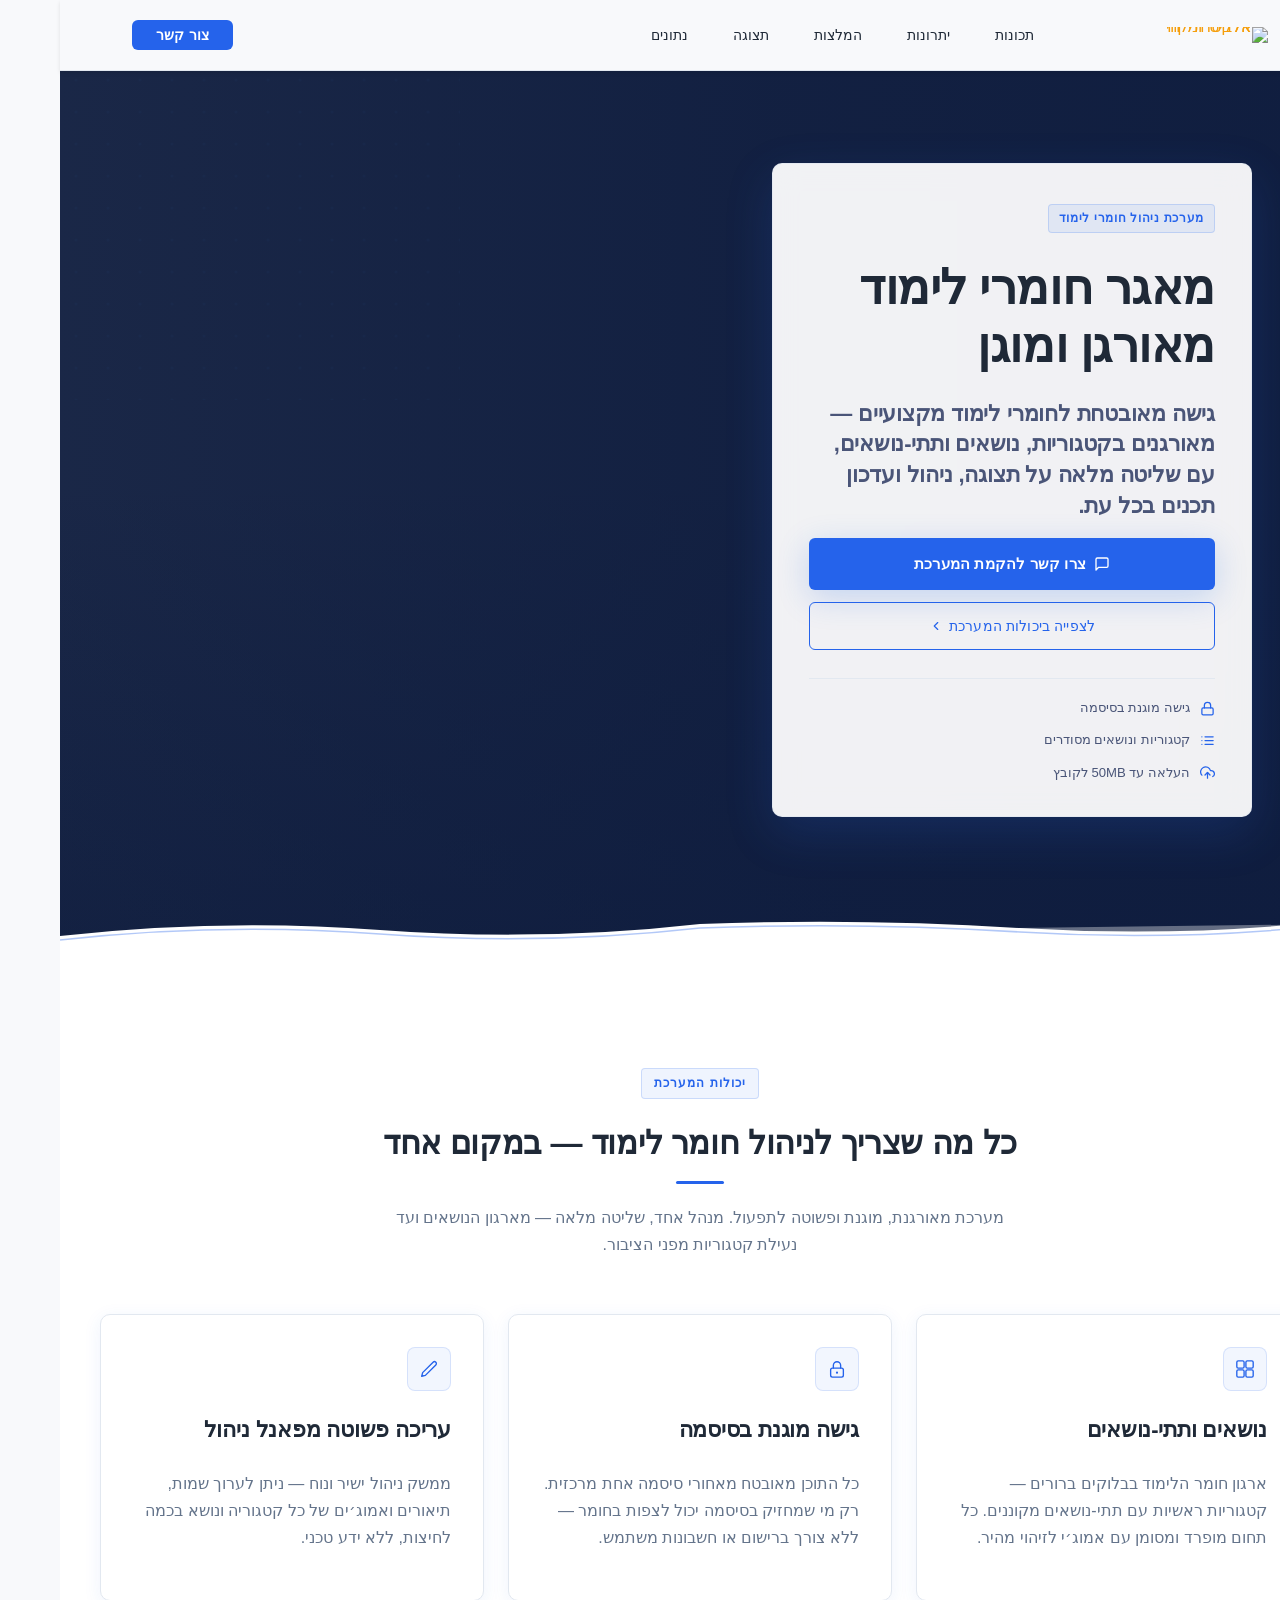
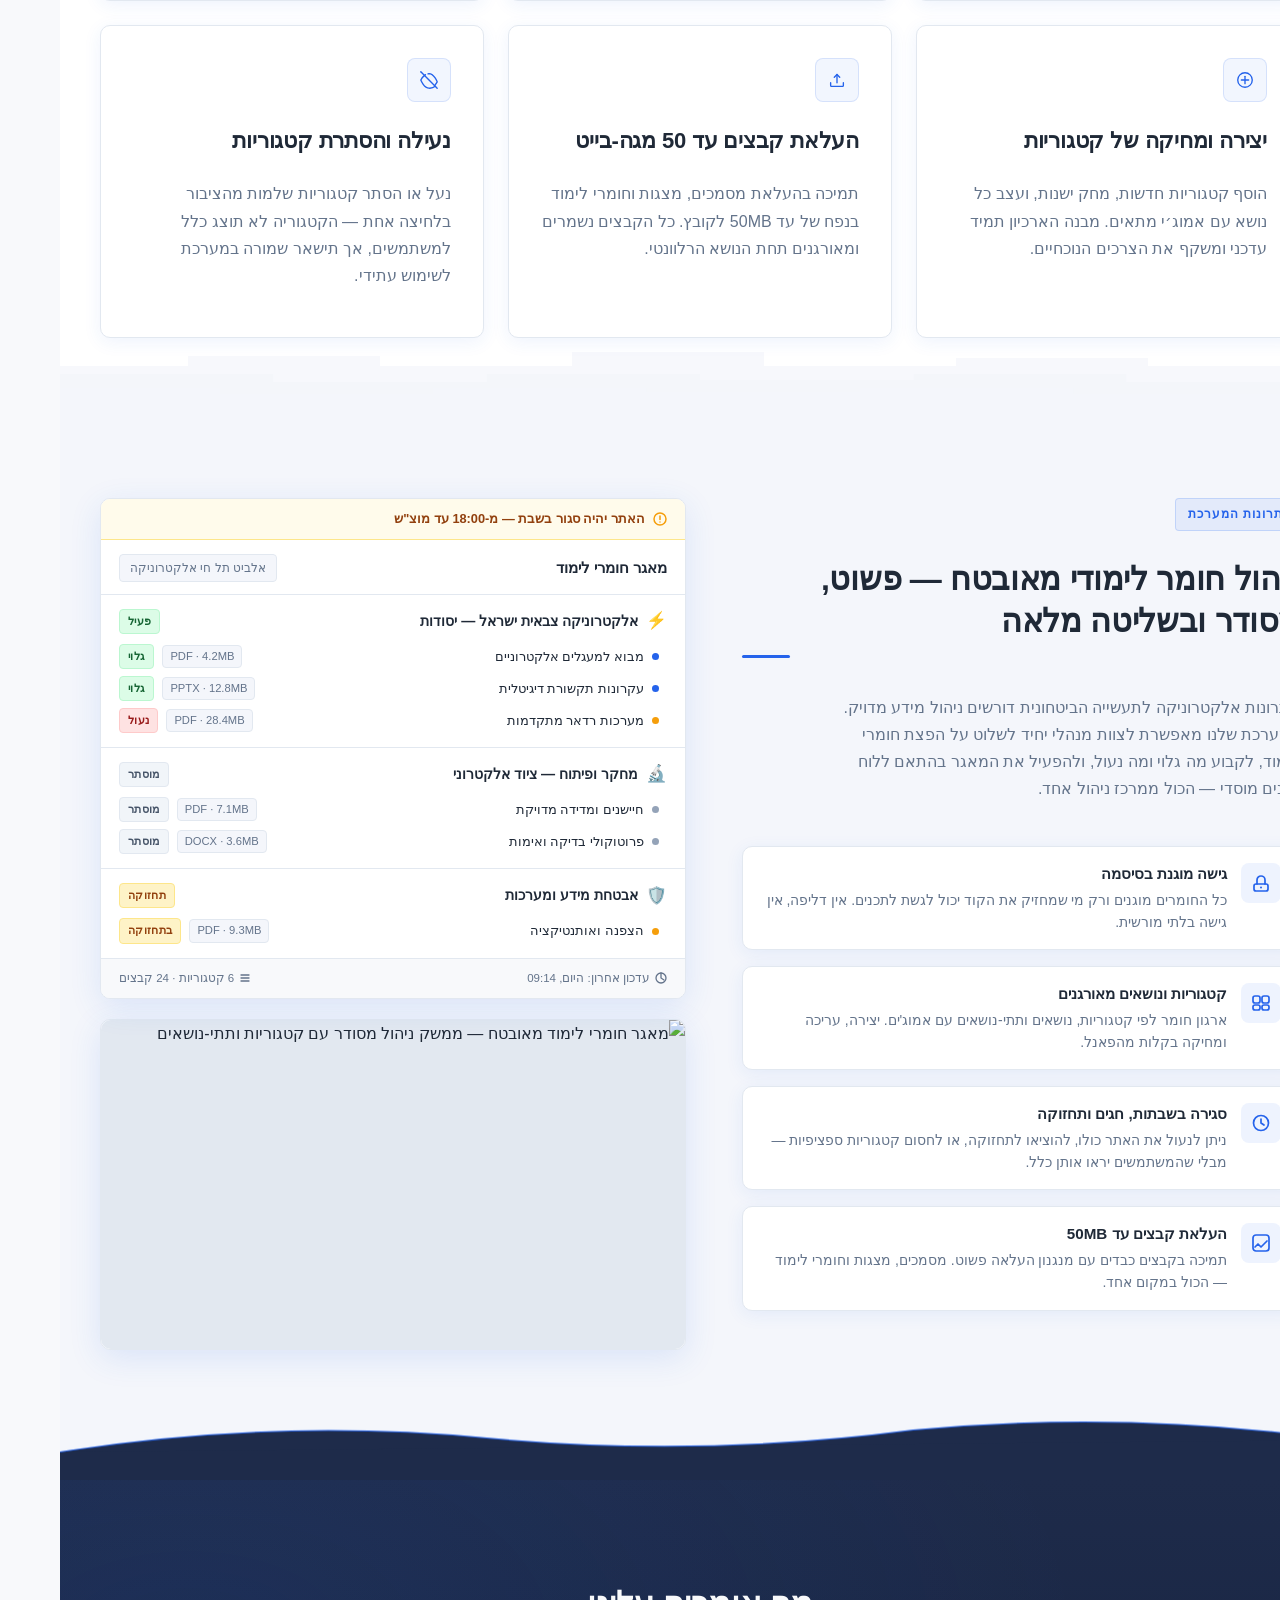
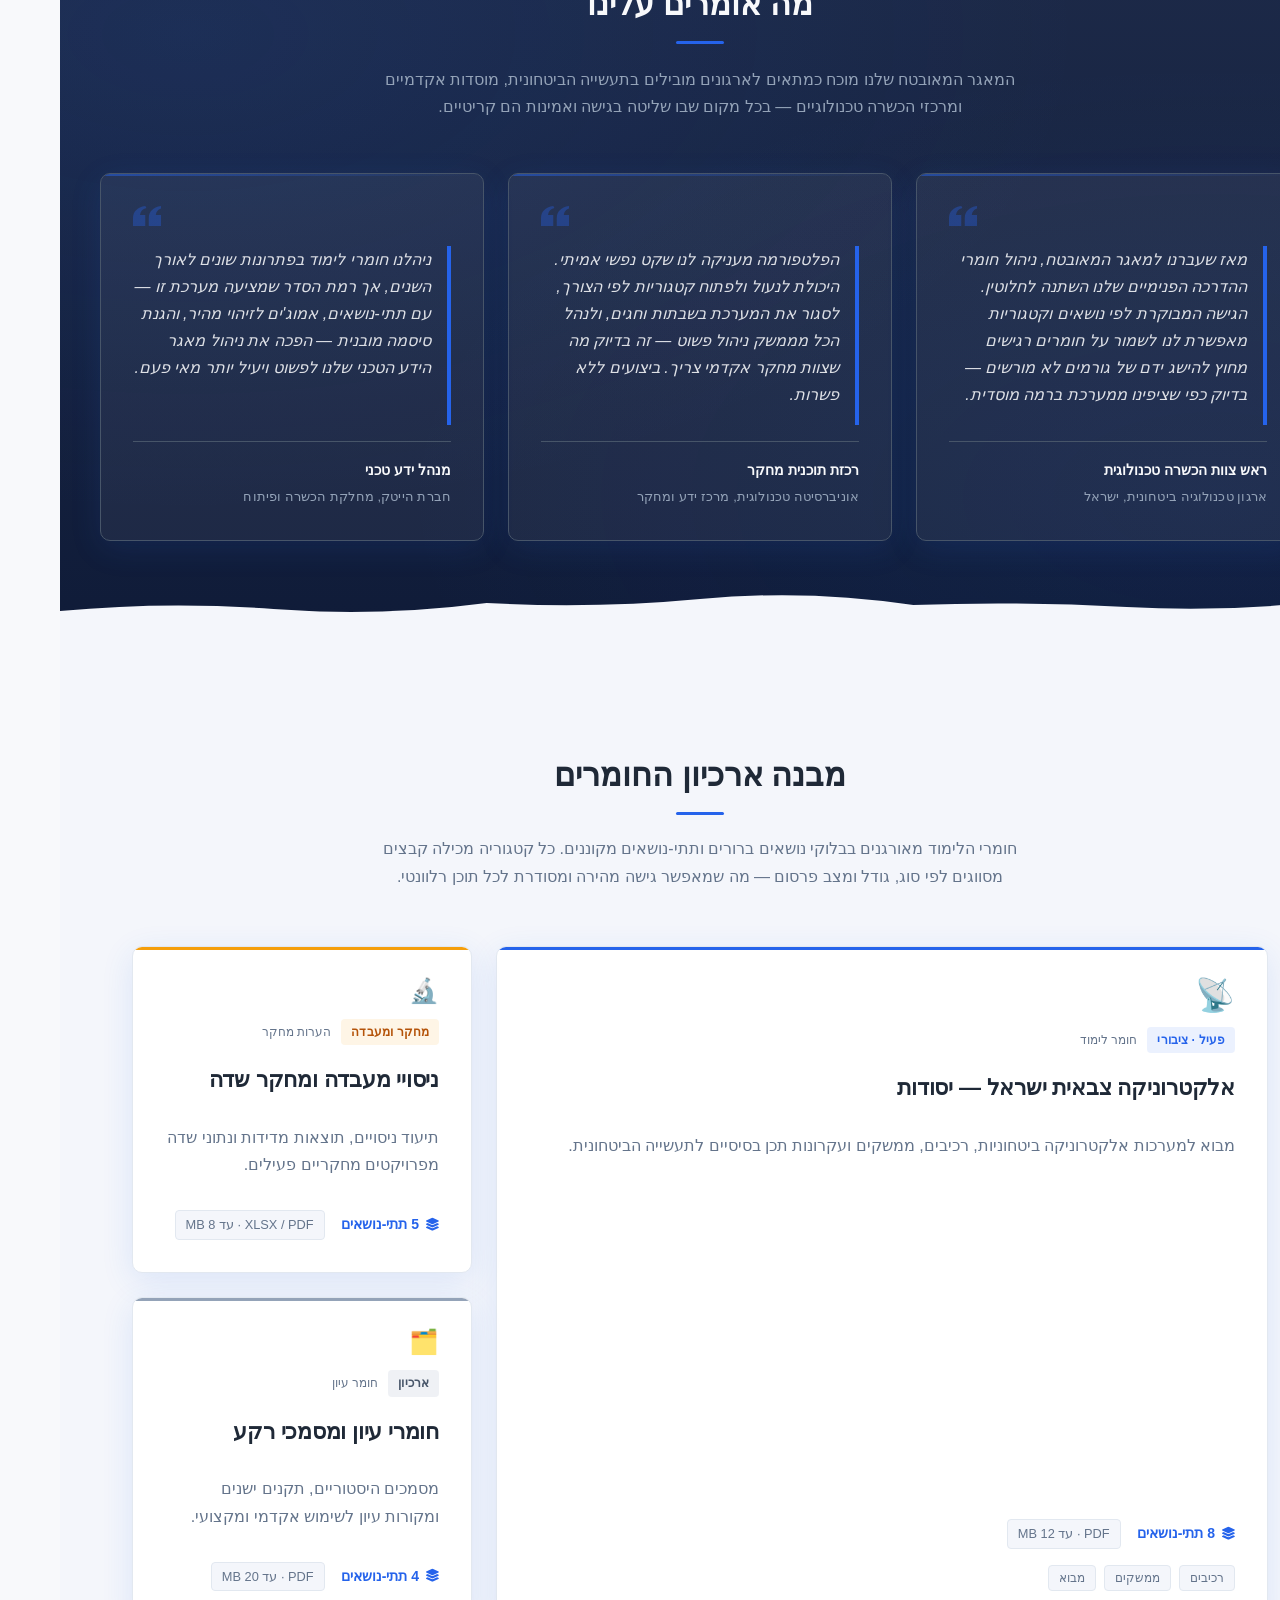
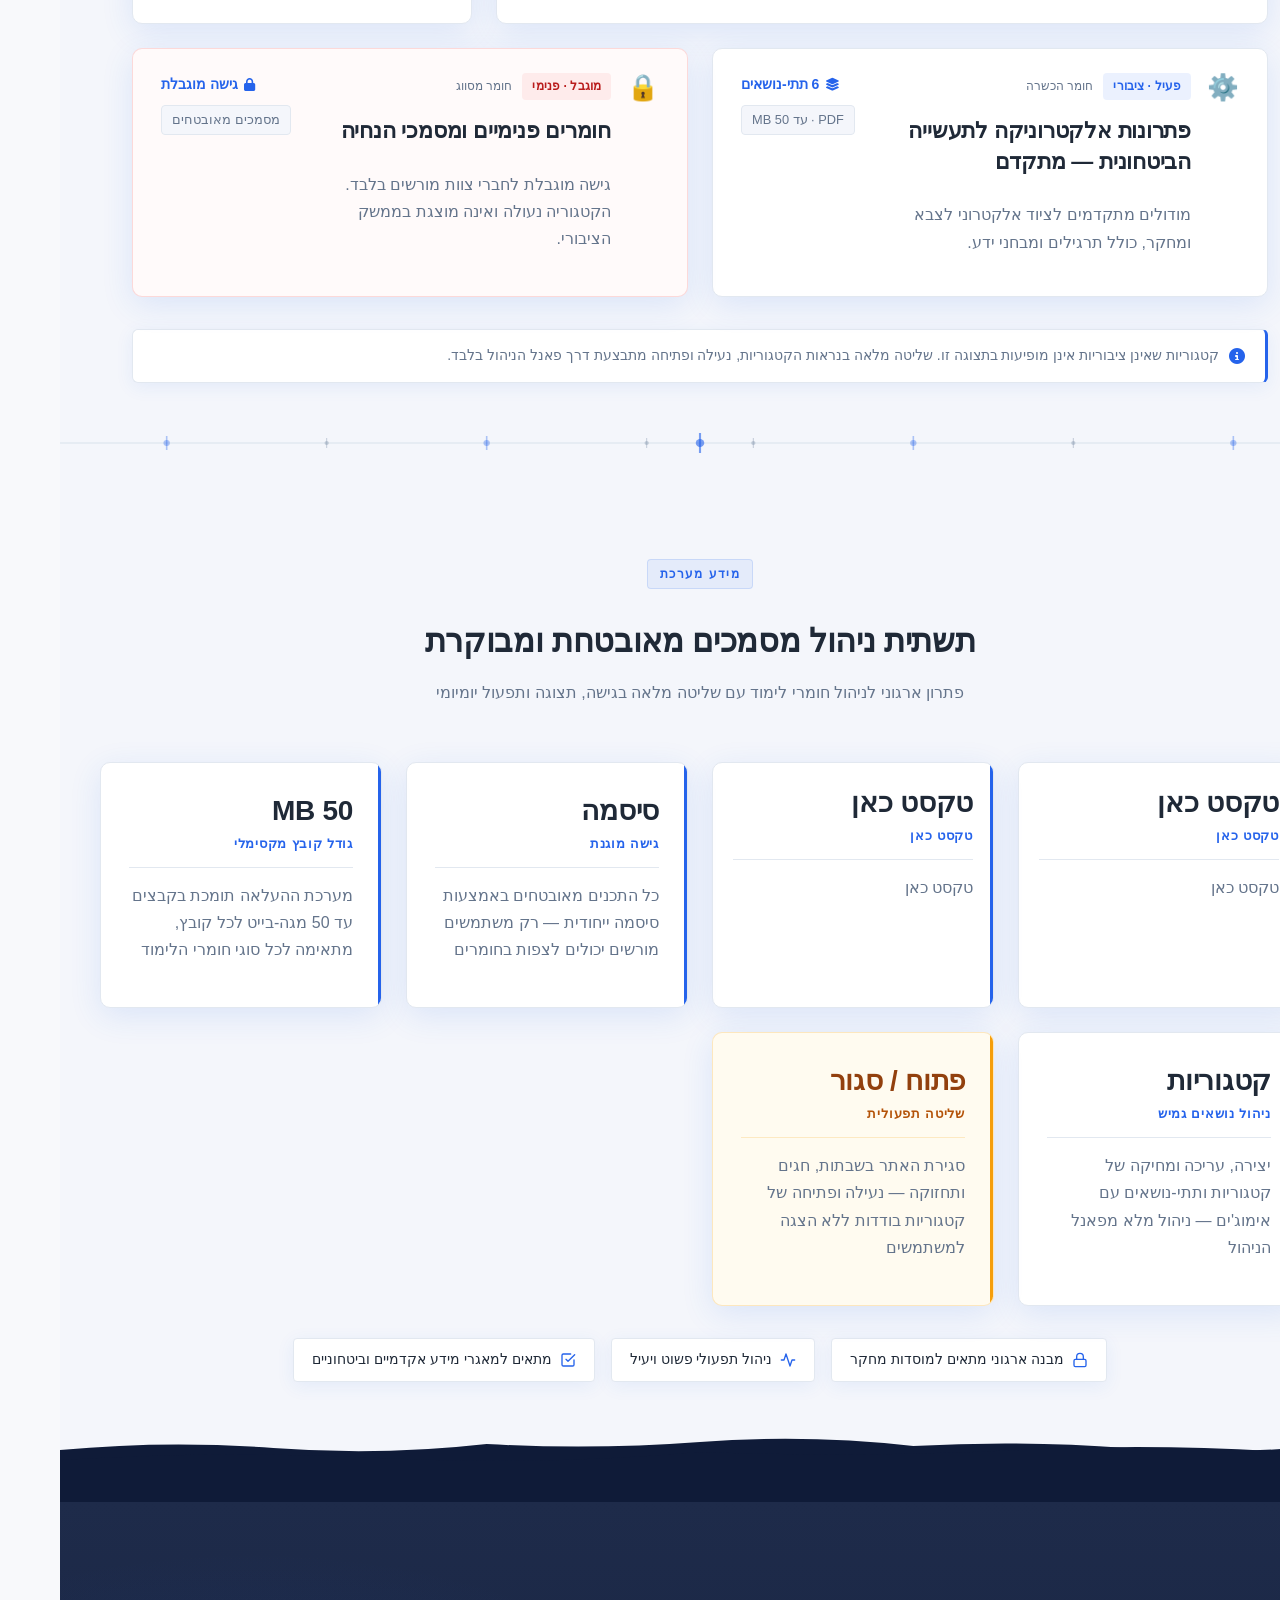
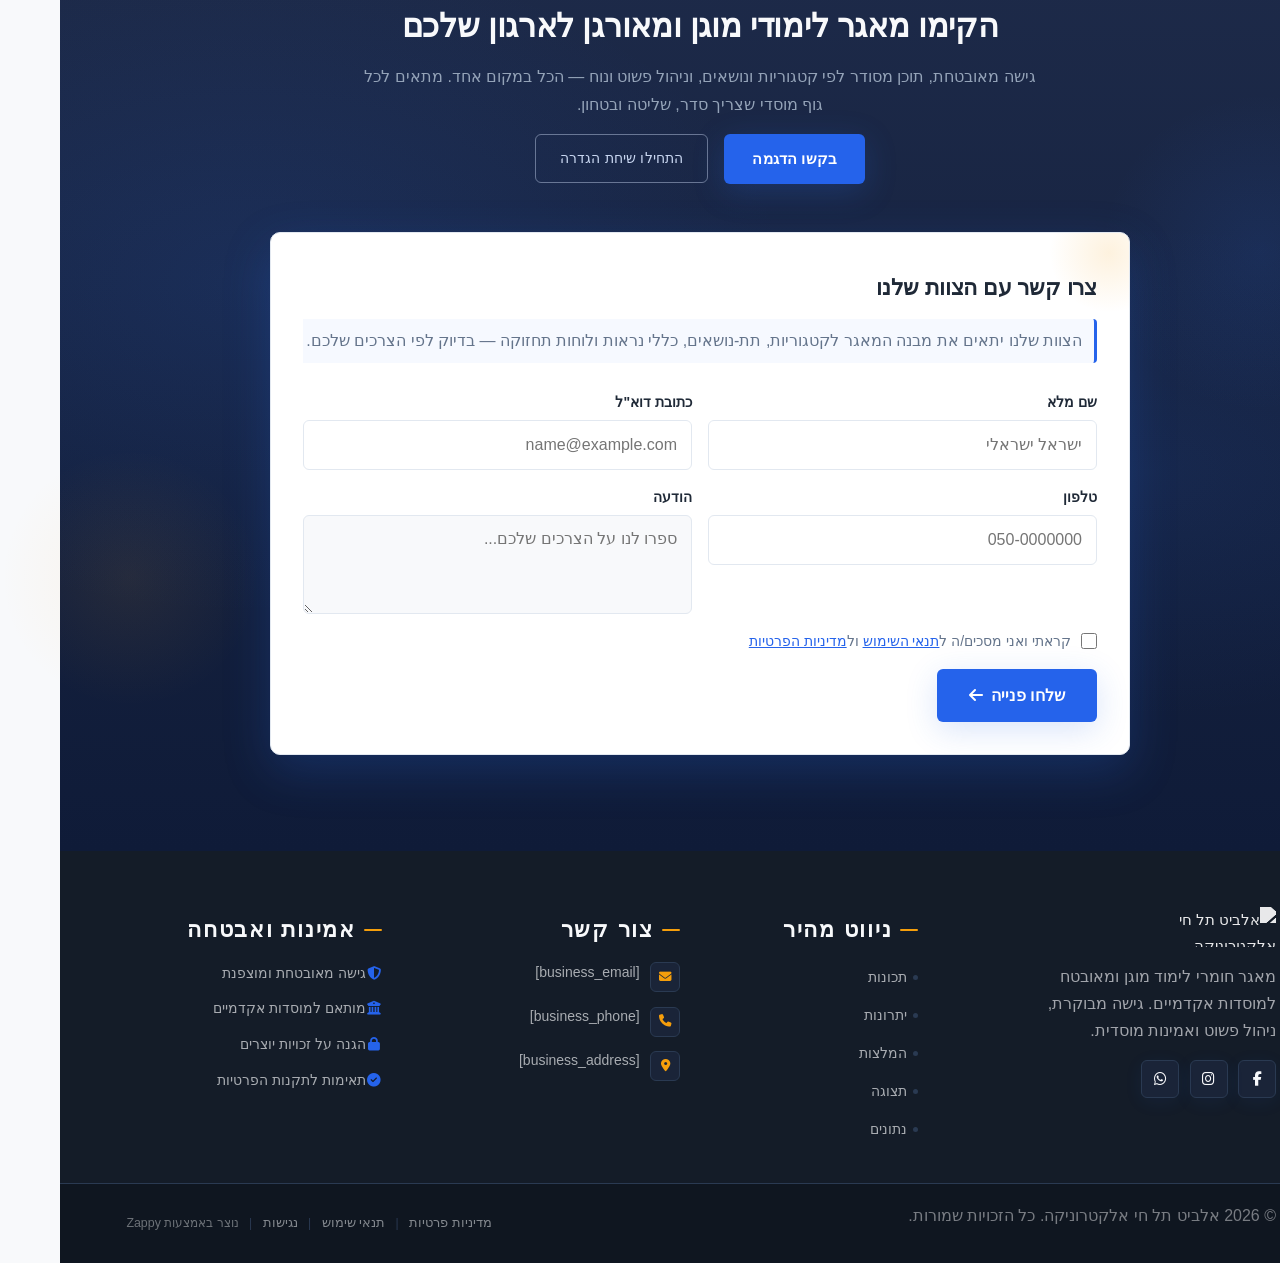
==== commit f331db4a: "Background sync: Progressive GitHub Sync" ====
--- a/public/index.html
+++ b/public/index.html
@@ -1 +1 @@
-<!doctype html><html dir="rtl" lang="he"><head><meta charset="UTF-8"><meta content="width=device-width,initial-scale=1" name="viewport"><meta content="index, follow" name="robots"><title>טכנולוגיה ביטחונית מתקדמת — אלביט תל חי אלקטרוניקה</title><meta content="גלו את עולם האלקטרוניקה הצבאית הישראלית המתקדמת ביותר. פתרונות אלקטרוניקה לתעשייה הביטחונית, ציוד מחקרי ומערכות מתקדמות — הכל במקום אחד. צרו קשר עוד היום!" name="description"><meta content="אלקטרוניקה צבאית ישראל, פתרונות אלקטרוניקה לתעשייה הביטחונית, ציוד אלקטרוני לצבא ומחקר, אלביט תל חי אלקטרוניקה, טכנולוגיה ביטחונית מתקדמת" name="keywords"><link href="/assets/favicon.ico" rel="icon" type="image/x-icon"><link href="/assets/favicon-16x16.png" rel="icon" type="image/png" sizes="16x16"><link href="/assets/favicon-32x32.png" rel="icon" type="image/png" sizes="32x32"><link href="/assets/favicon-48x48.png" rel="icon" type="image/png" sizes="48x48"><link href="/assets/favicon-192x192.png" rel="icon" type="image/png" sizes="192x192"><link href="/assets/favicon-512x512.png" rel="icon" type="image/png" sizes="512x512"><link href="/assets/apple-touch-icon.png" rel="apple-touch-icon"><script>!function(){"use strict";var t="a723d249-1491-482d-8e0b-d4b4c6c312aa",e="https://api.zappy5.com/api/analytics/track",a=18e5,n=2592e6,o=!0,i=!0,r=!0;var s=function(){var e="zappy_visitor_"+t,a=null;try{if(a=localStorage.getItem(e)){var o=JSON.parse(a),i=Date.now();if(i-o.created<n)return o.lastSeen=i,localStorage.setItem(e,JSON.stringify(o)),o.id}}catch(t){console.warn("Zappy Analytics: LocalStorage not available")}var r="zv_"+Date.now()+"_"+Math.random().toString(36).substr(2,9);try{localStorage.setItem(e,JSON.stringify({id:r,created:Date.now(),lastSeen:Date.now()}))}catch(t){}return r}(),c=function(){var e="zappy_session_"+t,n=null;try{if(n=sessionStorage.getItem(e)){var o=JSON.parse(n),i=Date.now();if(i-o.timestamp<a)return o.timestamp=i,sessionStorage.setItem(e,JSON.stringify(o)),o.id}}catch(t){console.warn("Zappy Analytics: SessionStorage not available")}var r="zs_"+Date.now()+"_"+Math.random().toString(36).substr(2,9);try{sessionStorage.setItem(e,JSON.stringify({id:r,timestamp:Date.now()}))}catch(t){}return r}();function l(a,n){n=n||{};var o={website_id:t,event_type:a,page_path:window.location.pathname,referrer:document.referrer||"direct",visitor_id:s,session_id:c,metadata:n};if(navigator.sendBeacon){var i=new Blob([JSON.stringify(o)],{type:"application/json"});navigator.sendBeacon(e,i)}else fetch(e,{method:"POST",headers:{"Content-Type":"application/json"},body:JSON.stringify(o),keepalive:!0}).catch(function(t){console.warn("Zappy Analytics: Failed to track event",t)})}o&&l("pageview",{title:document.title,url:window.location.href}),i&&document.addEventListener("click",function(t){var e=t.target;if("BUTTON"===e.tagName||e.closest("button")){var a="BUTTON"===e.tagName?e:e.closest("button");l("click",{element:"button",text:a.textContent.trim().substring(0,100),id:a.id||null,class:a.className||null})}else if("A"===e.tagName||e.closest("a")){var n="A"===e.tagName?e:e.closest("a");l("navigation",{element:"link",text:n.textContent.trim().substring(0,100),href:n.href,external:n.hostname!==window.location.hostname})}},!0),r&&document.addEventListener("submit",function(t){var e=t.target;l("form_submit",{form_id:e.id||null,form_name:e.name||null,form_action:e.action||null,form_method:e.method||"GET"})},!0);var d=Date.now();window.addEventListener("beforeunload",function(){l("page_unload",{time_on_page:Math.floor((Date.now()-d)/1e3),page_path:window.location.pathname})}),window.zappyAnalytics={track:l,getVisitorId:function(){return s},getSessionId:function(){return c}}}()</script><meta content="טכנולוגיה ביטחונית מתקדמת — אלביט תל חי אלקטרוניקה" property="og:title"><meta content="גלו את עולם האלקטרוניקה הצבאית הישראלית המתקדמת ביותר. פתרונות אלקטרוניקה לתעשייה הביטחונית, ציוד מחקרי ומערכות מתקדמות — הכל במקום אחד. צרו קשר עוד היום!" property="og:description"><meta content="summary_large_image" name="twitter:card"><meta content="טכנולוגיה ביטחונית מתקדמת — אלביט תל חי אלקטרוניקה" name="twitter:title"><meta content="גלו את עולם האלקטרוניקה הצבאית הישראלית המתקדמת ביותר. פתרונות אלקטרוניקה לתעשייה הביטחונית, ציוד מחקרי ומערכות מתקדמות — הכל במקום אחד. צרו קשר עוד היום!" name="twitter:description"><meta content="website" property="og:type"><meta content="he_IL" property="og:locale"><link href="https://cdnjs.cloudflare.com/ajax/libs/font-awesome/6.4.0/css/all.min.css" rel="stylesheet"><link href="/assets/favicon.ico" rel="icon" type="image/x-icon"><link href="/assets/favicon-16x16.png" rel="icon" type="image/png" sizes="16x16"><link href="/assets/favicon-32x32.png" rel="icon" type="image/png" sizes="32x32"><link href="/assets/favicon-48x48.png" rel="icon" type="image/png" sizes="48x48"><link href="/assets/favicon-192x192.png" rel="icon" type="image/png" sizes="192x192"><link href="/assets/favicon-512x512.png" rel="icon" type="image/png" sizes="512x512"><link href="/assets/apple-touch-icon.png" rel="apple-touch-icon"><link href="https://cdn.jsdelivr.net/npm/vanilla-cookieconsent@3/dist/cookieconsent.css" rel="stylesheet"><script src="https://cdn.jsdelivr.net/npm/vanilla-cookieconsent@3/dist/cookieconsent.umd.js"></script><script src="https://cdn.jsdelivr.net/gh/mickidum/acc_toolbar/acctoolbar/acctoolbar.min.js"></script><link href="/styles.css" rel="stylesheet"><style id="zappy-dropdown-submenu-styles">#navMenu li:has(.sub-menu),.nav-menu li:has(.sub-menu),.navbar li:has(.sub-menu),nav li:has(.sub-menu){position:relative}#navMenu .sub-menu,.nav-menu .sub-menu,.navbar .sub-menu,nav .sub-menu{display:block!important;position:absolute!important;top:100%;left:0;min-width:220px;background:#fff;border-radius:8px;box-shadow:0 8px 25px rgba(0,0,0,.15);padding:8px 0;opacity:0;visibility:hidden;transform:translateY(10px);transition:all .3s ease;z-index:1000;list-style:none;pointer-events:none}#navMenu li:hover>.sub-menu,.nav-menu li:hover>.sub-menu,.navbar li:hover>.sub-menu,nav li:hover>.sub-menu{opacity:1!important;visibility:visible!important;transform:translateY(0)!important;pointer-events:auto!important}.sub-menu li{list-style:none;margin:0;padding:0}.sub-menu a{display:block!important;padding:10px 16px!important;color:var(--text-dark,#333)!important;font-weight:500;text-decoration:none;white-space:nowrap;transition:background-color .2s}.sub-menu .zappy-nav-child>a{padding-left:28px!important;font-size:.9em!important;opacity:.85!important}[dir=rtl] .sub-menu .zappy-nav-child>a,html[lang=ar] .sub-menu .zappy-nav-child>a,html[lang=he] .sub-menu .zappy-nav-child>a{padding-left:10px!important;padding-right:28px!important}.sub-menu .zappy-nav-parent>a{font-weight:600!important}.sub-menu a:hover{background-color:#f5f5f5}[dir=rtl] .nav-menu .sub-menu,[dir=rtl] .navbar .sub-menu,[dir=rtl] nav .sub-menu,html[lang=ar] .nav-menu .sub-menu,html[lang=ar] .navbar .sub-menu,html[lang=ar] nav .sub-menu,html[lang=he] .nav-menu .sub-menu,html[lang=he] .navbar .sub-menu,html[lang=he] nav .sub-menu{left:auto!important;right:0!important}.sub-menu:empty,.sub-menu:not(:has(li)):not(:has(> a)),.sub-menu:not(:has(li:not(.zappy-hidden-menu-item))):not(:has(> a)){display:none!important;opacity:0!important;visibility:hidden!important;pointer-events:none!important}li:has(.menu-group-title):hover>.sub-menu{opacity:1!important;visibility:visible!important;transform:translateY(0)!important;pointer-events:auto!important}#navMenu>li>.menu-group-title,.nav-menu>li>.menu-group-title{display:inline-block;padding:.5rem 1rem;cursor:default;user-select:none}@media (max-width:768px){#navMenu .sub-menu,.nav-menu .sub-menu,.navbar .sub-menu,nav .sub-menu{position:static!important;transform:none!important;box-shadow:none!important;background:0 0!important;max-height:0;overflow:hidden;opacity:0;visibility:hidden;transition:max-height .3s ease,opacity .3s ease;padding:0!important;border-radius:0!important}#navMenu .sub-menu.mobile-expanded,.nav-menu .sub-menu.mobile-expanded,.navbar .sub-menu.mobile-expanded{max-height:none!important;overflow-y:visible!important;opacity:1!important;visibility:visible!important;padding:8px 0 8px 16px!important}[dir=rtl] .sub-menu.mobile-expanded,html[lang=he] .sub-menu.mobile-expanded{padding:8px 16px 8px 0!important}#navMenu li:hover>.sub-menu,.nav-menu li:hover>.sub-menu,.navbar li:hover>.sub-menu,nav li:hover>.sub-menu{opacity:0;visibility:hidden;pointer-events:none}#navMenu li>.sub-menu.mobile-expanded,.nav-menu li>.sub-menu.mobile-expanded,.navbar li>.sub-menu.mobile-expanded,nav li>.sub-menu.mobile-expanded{opacity:1!important;visibility:visible!important;pointer-events:auto!important}#navMenu li:has(.sub-menu),.nav-menu li:has(.sub-menu),.navbar li:has(.sub-menu),nav li:has(.sub-menu){display:flex!important;flex-wrap:wrap!important;align-items:center!important;position:relative!important;min-height:44px!important}#navMenu li:has(.sub-menu)>a,.nav-menu li:has(.sub-menu)>a,.navbar li:has(.sub-menu)>a,nav li:has(.sub-menu)>a{flex:1!important;min-width:0!important}#navMenu li:has(.sub-menu)>.menu-group-title,.nav-menu li:has(.sub-menu)>.menu-group-title,.navbar li:has(.sub-menu)>.menu-group-title,nav li:has(.sub-menu)>.menu-group-title{flex:1!important;min-width:0!important;padding:0!important;line-height:inherit!important}#navMenu li:has(.sub-menu)>.sub-menu,.nav-menu li:has(.sub-menu)>.sub-menu,.navbar li:has(.sub-menu)>.sub-menu,nav li:has(.sub-menu)>.sub-menu{flex-basis:100%!important;width:100%!important}#navMenu li:has(.sub-menu)>a [class*=arrow],#navMenu li:has(.sub-menu)>a [class*=chevron],.nav-menu li:has(.sub-menu)>a .fa-angle-down,.nav-menu li:has(.sub-menu)>a .fa-chevron-down,.nav-menu li:has(.sub-menu)>a [class*=arrow],.nav-menu li:has(.sub-menu)>a [class*=chevron],nav li:has(.sub-menu)>a [class*=arrow],nav li:has(.sub-menu)>a [class*=chevron]{display:none!important;visibility:hidden!important}.mobile-submenu-toggle{display:flex!important;align-items:center!important;justify-content:center!important;width:44px!important;height:auto!important;background:0 0!important;border:none!important;cursor:pointer!important;color:var(--text-dark)!important;position:static!important;flex-shrink:0!important;align-self:stretch!important;z-index:2!important;padding:0!important;margin:0!important}.mobile-submenu-toggle::after{content:''!important;width:0!important;height:0!important;border-left:6px solid transparent!important;border-right:6px solid transparent!important;border-top:7px solid currentColor!important;transition:transform .3s ease!important}.mobile-submenu-toggle.expanded::after{transform:rotate(180deg)!important}.sub-menu a{padding:10px 0!important;display:block!important;color:var(--text-dark)!important;white-space:normal!important}.sub-menu .zappy-nav-child>a{padding-left:28px!important;font-size:.9em!important;opacity:.85!important}[dir=rtl] .sub-menu .zappy-nav-child>a,html[lang=ar] .sub-menu .zappy-nav-child>a,html[lang=he] .sub-menu .zappy-nav-child>a{padding-left:0!important;padding-right:28px!important}.sub-menu .zappy-nav-parent>a{font-weight:600!important}#navMenu.active,.nav-menu.active{max-width:100vw!important;overflow-x:hidden!important;box-sizing:border-box!important}.navbar .sub-menu li a,.zappy-products-dropdown .sub-menu a,nav.navbar .sub-menu li a{color:var(--text-dark)!important}}@media (min-width:769px){.mobile-submenu-toggle{display:none!important}}</style><style id="zappy-widget-visibility">#mic-access-tool-box,#mic-access-tool-general-button,#mic-init-access-tool #mic-access-tool-box,#mic-init-access-tool #mic-access-tool-general-button,#mic-init-access-tool .mic-access-tool-general-button,._access-icon,._access-menu,.mic-access-tool-box,.mic-access-tool-general-button,div[id*=mic-access-tool-box]{display:none!important;visibility:hidden!important;opacity:0!important;pointer-events:none!important}</style></head><body><nav class="navbar" dir="rtl"><button class="mobile-toggle" aria-label="Menu" id="mobileToggle"><svg viewBox="0 0 24 24" height="24" width="24" fill="none" class="hamburger-icon"><path d="M3 12h18M3 6h18M3 18h18" stroke="currentColor" stroke-width="2" stroke-linecap="round"></path></svg> <svg viewBox="0 0 24 24" height="24" width="24" fill="none" class="close-icon" style="display:none"><path d="M18 6L6 18M6 6l12 12" stroke="currentColor" stroke-width="2" stroke-linecap="round"></path></svg></button> <button class="phone-header-btn" aria-label="Call" data-phone="[business_phone]"><svg viewBox="0 0 24 24" height="20" width="20" fill="currentColor"><path d="M22 16.92v3a2 2 0 0 1-2.18 2 19.79 19.79 0 0 1-8.63-3.07 19.5 19.5 0 0 1-6-6 19.79 19.79 0 0 1-3.07-8.67A2 2 0 0 1 4.11 2h3a2 2 0 0 1 2 1.72 12.84 12.84 0 0 0 .7 2.81 2 2 0 0 1-.45 2.11L8.09 9.91a16 16 0 0 0 6 6l1.27-1.27a2 2 0 0 1 2.11-.45 12.84 12.84 0 0 0 2.81.7A2 2 0 0 1 22 16.92z"></path></svg></button><div class="nav-container"><div class="nav-right-group"><div class="nav-brand"><a href="/" class="logo-link"><img alt="אלביט תל חי אלקטרוניקה" src="/assets/general-logo.webp" class="logo"></a></div><ul class="nav-menu" id="navMenu"><li><a href="#features">תכונות</a></li><li><a href="#benefits">יתרונות</a></li><li><a href="#testimonials">המלצות</a></li><li><a href="#showcase">תצוגה</a></li><li><a href="#stats">נתונים</a></li></ul></div><div class="nav-cta-container"><a href="#cta" class="nav-cta-btn">צור קשר</a></div></div></nav><script>window.addEventListener("load",function(){const e=document.querySelector(".navbar, nav, header");if(!e)return void console.log("[Navbar] Navbar element not found");let t=document.getElementById("mobileToggle")||document.querySelector(".mobile-toggle")||document.querySelector(".hamburger")||document.querySelector(".hamburger-menu")||document.querySelector(".menu-toggle")||document.querySelector(".burger-menu")||document.querySelector('[aria-label="Menu"]')||document.querySelector('[aria-label="תפריט"]');const o=document.querySelector(".phone-header-btn"),n=window.getComputedStyle(e);let r=n.backgroundColor;if(console.log("[Navbar] Initial navbar background:",r),"transparent"===r||"rgba(0, 0, 0, 0)"===r||r.startsWith("rgba")&&r.includes(", 0)")){const e=n.backgroundImage;if(e&&"none"!==e)console.log("[Navbar] Navbar has background image/gradient, using dark text"),r="rgb(240, 240, 240)";else{const e=window.getComputedStyle(document.body).backgroundColor;console.log("[Navbar] Navbar transparent, using body background:",e),r=e}}const i=r.match(/\d+/g);if(i&&i.length>=3){const e=(.299*parseInt(i[0])+.587*parseInt(i[1])+.114*parseInt(i[2]))/255;console.log("[Navbar] Mobile button colors preserved from Claude CSS (luminance:",e.toFixed(2)+")");const n=document.createElement("style");n.id="zappy-mobile-nav-fix";document.documentElement.lang;document.documentElement.dir,n.textContent='\n        /* Hide mobile buttons on desktop, show only on mobile */\n        @media (min-width: 769px) {\n          .mobile-toggle,\n          .phone-header-btn {\n            display: none !important;\n          }\n        }\n        \n        /* Show and position mobile buttons correctly on mobile */\n        @media (max-width: 768px) {\n          .mobile-toggle,\n          .phone-header-btn {\n            position: absolute !important;\n            top: 50% !important;\n            transform: translateY(-50%) !important;\n            z-index: 1001 !important;\n            display: flex !important;\n            align-items: center !important;\n            justify-content: center !important;\n            width: 36px !important;\n            height: 36px !important;\n            border-radius: 50% !important;\n            border: none !important;\n            cursor: pointer !important;\n            padding: 6px !important;\n            background: none !important;\n            color: var(--nav-text, var(--text-dark)) !important;\n          }\n          \n          /* LTR positioning (default): hamburger LEFT, phone RIGHT */\n          html:not([dir="rtl"]):not([lang="he"]):not([lang="ar"]) .mobile-toggle,\n          html[dir="ltr"] .mobile-toggle {\n            left: 12px !important;\n            right: auto !important;\n          }\n          html:not([dir="rtl"]):not([lang="he"]):not([lang="ar"]) .phone-header-btn,\n          html[dir="ltr"] .phone-header-btn {\n            right: 12px !important;\n            left: auto !important;\n          }\n          \n          /* RTL positioning: hamburger RIGHT, phone LEFT */\n          html[dir="rtl"] .mobile-toggle,\n          html[lang="he"] .mobile-toggle,\n          html[lang="ar"] .mobile-toggle {\n            right: 12px !important;\n            left: auto !important;\n          }\n          html[dir="rtl"] .phone-header-btn,\n          html[lang="he"] .phone-header-btn,\n          html[lang="ar"] .phone-header-btn {\n            left: 12px !important;\n            right: auto !important;\n          }\n          \n          /* CRITICAL: Ensure nav-container has min-height on mobile */\n          /* All children are positioned absolutely/fixed on mobile, so height:auto collapses to 0 */\n          .nav-container {\n            min-height: 70px !important;\n            position: relative !important;\n          }\n          \n          /* Ensure SVG icons are properly sized and inherit color */\n          .mobile-toggle svg,\n          .phone-header-btn svg {\n            width: 24px !important;\n            height: 24px !important;\n            /* Don\'t force display - let JavaScript control hamburger/close toggle */\n          }\n          \n          /* Reset nav-cta-container on mobile - remove desktop box-shadow/padding */\n          /* that creates a visible ghost box when CTA button is hidden */\n          .nav-cta-container {\n            box-shadow: none !important;\n            padding: 0 !important;\n          }\n          \n          /* Hide nav-cta-container entirely on mobile when there\'s no lang-switcher */\n          /* (only the CTA button is inside, and it\'s hidden on mobile) */\n          .nav-cta-container:not(:has(.lang-switcher)) {\n            display: none !important;\n          }\n          \n          /* CRITICAL: Prevent hero image fade gradient from bleeding over headline text */\n          /* The .image-fade-gradient has bottom: -30px (extends below parent) */\n          /* On mobile stacked layout, this overlaps the h1 text below the image */\n          .hero-image-column {\n            overflow: hidden !important;\n          }\n          .image-fade-gradient {\n            bottom: 0 !important;\n          }\n          \n          /* Hide desktop language switcher on mobile - hamburger menu handles it */\n          /* High specificity to override stored CSS */\n          .lang-switcher,\n          .nav-cta-container .lang-switcher,\n          .nav-container .lang-switcher,\n          .navbar .lang-switcher,\n          .navbar .nav-cta-container .lang-switcher {\n            display: none !important;\n          }\n        }\n      ';const r=document.getElementById("zappy-mobile-nav-fix");r&&r.remove(),document.head.appendChild(n),console.log("[Navbar] Critical CSS injected for mobile nav positioning");const l=window.innerWidth<=768;if(t){const e=t.querySelector(".hamburger-icon"),o=t.querySelector(".close-icon");e&&(e.style.setProperty("width","24px","important"),e.style.setProperty("height","24px","important"),e.style.setProperty("display","block","important")),o&&(o.style.setProperty("width","24px","important"),o.style.setProperty("height","24px","important"),o.style.setProperty("display","none","important")),l?(t.style.setProperty("position","absolute","important"),t.style.setProperty("top","50%","important"),t.style.setProperty("transform","translateY(-50%)","important"),t.style.setProperty("z-index","1001","important"),t.style.removeProperty("left"),t.style.removeProperty("right"),console.log("[Navbar] Mobile toggle positioning applied (mobile viewport)")):(t.style.removeProperty("position"),t.style.removeProperty("top"),t.style.removeProperty("transform"),t.style.removeProperty("z-index"),t.style.removeProperty("left"),t.style.removeProperty("right"),console.log("[Navbar] Desktop viewport - cleared mobile toggle inline positioning"))}if(o){const e=o.querySelector("svg");e&&(e.style.width="24px",e.style.height="24px",e.setAttribute("width","24"),e.setAttribute("height","24")),l?(o.style.setProperty("position","absolute","important"),o.style.setProperty("top","50%","important"),o.style.setProperty("transform","translateY(-50%)","important"),o.style.setProperty("z-index","1001","important"),o.style.removeProperty("left"),o.style.removeProperty("right"),console.log("[Navbar] Phone button positioning applied (mobile viewport)")):(o.style.removeProperty("position"),o.style.removeProperty("top"),o.style.removeProperty("transform"),o.style.removeProperty("z-index"),o.style.removeProperty("left"),o.style.removeProperty("right"),console.log("[Navbar] Desktop viewport - cleared phone button inline positioning"))}}else console.log("[Navbar] Could not parse background color:",r);t=document.getElementById("mobileToggle")||document.querySelector(".mobile-toggle")||document.querySelector(".hamburger")||document.querySelector(".hamburger-menu")||document.querySelector(".menu-toggle")||document.querySelector(".burger-menu")||document.querySelector('[aria-label="Menu"]')||document.querySelector('[aria-label="תפריט"]');const l=document.getElementById("navMenu")||document.querySelector(".nav-menu")||document.querySelector(".nav-links")||document.querySelector("nav ul:not(.submenu)");if(!t||!l)return void console.log("[Navbar] Mobile toggle or menu not found:",{toggle:!!t,menu:!!l});l.id||(l.id="navMenu"),console.log("[Navbar] Initializing mobile menu...");const a=t.cloneNode(!0);t.parentNode.replaceChild(a,t),a.addEventListener("click",function(e){e.preventDefault(),e.stopPropagation();const t=this.querySelector(".hamburger-icon"),o=this.querySelector(".close-icon");l.classList.contains("active")?(l.classList.remove("active"),t&&t.style.setProperty("display","block","important"),o&&o.style.setProperty("display","none","important"),document.body.style.overflow="",console.log("[Navbar] Menu closed")):(l.classList.add("active"),t&&t.style.setProperty("display","none","important"),o&&o.style.setProperty("display","block","important"),document.body.style.overflow="hidden",console.log("[Navbar] Menu opened"))}),l.querySelectorAll("a").forEach(function(e){e.addEventListener("click",function(){if("#"===this.getAttribute("href"))return;const e=a.querySelector(".hamburger-icon"),t=a.querySelector(".close-icon");l.classList.remove("active"),e&&e.style.setProperty("display","block","important"),t&&t.style.setProperty("display","none","important"),document.body.style.overflow="",console.log("[Navbar] Menu closed (link clicked)")})});var s=l.querySelectorAll(".dropdown-toggle");s.forEach(function(e){e.addEventListener("click",function(e){e.preventDefault(),e.stopPropagation();var t=this.closest(".nav-dropdown");t&&(t.parentNode.querySelectorAll(".nav-dropdown.open").forEach(function(e){e!==t&&e.classList.remove("open")}),t.classList.toggle("open"),console.log("[Navbar] Dropdown toggled:",t.classList.contains("open")?"open":"closed"))})}),document.addEventListener("click",function(e){e.target.closest(".nav-dropdown")||document.querySelectorAll(".nav-dropdown.open").forEach(function(e){e.classList.remove("open")})}),console.log("[Navbar] Dropdown handlers initialized for "+s.length+" dropdowns"),o&&o.addEventListener("click",function(){const e=document.querySelectorAll('a[href^="tel:"]'),t=e.length>0?e[0].getAttribute("href").replace("tel:",""):"[business_phone]";window.location.href="tel:"+t,console.log("[Navbar] Phone button clicked")}),console.log("[Navbar] Mobile menu initialized successfully");const p=function(){const e=document.querySelector(".whatsapp-float");e&&(window.innerWidth>=769?(e.style.setProperty("display","none","important"),e.style.setProperty("visibility","hidden","important"),e.style.setProperty("opacity","0","important"),e.style.setProperty("pointer-events","none","important"),console.log("[WhatsApp] Button hidden on desktop")):(e.style.removeProperty("display"),e.style.removeProperty("visibility"),e.style.removeProperty("opacity"),e.style.removeProperty("pointer-events"),console.log("[WhatsApp] Button visible on mobile")))};let c;p(),window.addEventListener("resize",function(){clearTimeout(c),c=setTimeout(p,100)})})</script><main><section class="index-hero-section" data-layout-spec="בית-hero" dir="rtl" data-hero-type="fullscreen-scrim"><div class="index-hero-bg"><img alt="ארכיון חומרי לימוד דיגיטלי מאורגן עם מדפים ומסכי ממשק ניהול" src="/assets/site-index-hero-image-1.webp" data-context="A cool-toned professional academic archive and technology environment: organized bookshelves with technical binders and folders, a modern computer screen displaying a structured digital archive dashboard with categories and subcategories, institutional lighting, muted blue and graphite tones, slightly desaturated photography with a premium research-library-meets-enterprise-dashboard atmosphere, high resolution, realistic photography" data-placeholder="index-hero-image-1" height="700" width="1200" data-hero-bg="true"></div><div class="index-hero-scrim" aria-hidden="true"></div><div class="index-hero-circuit-motif" aria-hidden="true"><svg viewBox="0 0 400 400" xmlns="http://www.w3.org/2000/svg" aria-hidden="true" height="400" width="400" data-no-icon-edit="true"><defs><pattern height="32" id="circuitDots" patternUnits="userSpaceOnUse" width="32" x="0" y="0"><circle cx="16" cy="16" r="1.5" fill="#4A90D9" opacity="0.5"></circle><line x1="16" x2="16" y1="0" y2="32" stroke="#4A90D9" stroke-width="0.4" opacity="0.3"></line><line x1="0" x2="32" y1="16" y2="16" stroke="#4A90D9" stroke-width="0.4" opacity="0.3"></line></pattern></defs><rect height="400" width="400" fill="url(#circuitDots)"></rect></svg></div><div class="index-hero-container"><div class="index-hero-card"><span class="index-hero-label">מערכת ניהול חומרי לימוד</span><h1 class="index-hero-h1">מאגר חומרי לימוד<br>מאורגן ומוגן</h1><h3 class="index-hero-subtitle">גישה מאובטחת לחומרי לימוד מקצועיים — מאורגנים בקטגוריות, נושאים ותתי-נושאים, עם שליטה מלאה על תצוגה, ניהול ועדכון תכנים בכל עת.</h3><div class="index-hero-ctas"><a href="#contact" class="index-hero-btn-primary"><svg viewBox="0 0 24 24" xmlns="http://www.w3.org/2000/svg" aria-hidden="true" height="16" width="16" fill="none" data-element-type="icon" data-icon-type="svg" stroke="currentColor" stroke-linecap="round" stroke-linejoin="round" stroke-width="2"><path d="M21 15a2 2 0 0 1-2 2H7l-4 4V5a2 2 0 0 1 2-2h14a2 2 0 0 1 2 2z"></path></svg> צרו קשר להקמת המערכת </a><a href="#features" class="index-hero-btn-secondary">לצפייה ביכולות המערכת <svg viewBox="0 0 24 24" xmlns="http://www.w3.org/2000/svg" aria-hidden="true" height="14" width="14" fill="none" data-element-type="icon" data-icon-type="svg" stroke="currentColor" stroke-linecap="round" stroke-linejoin="round" stroke-width="2"><polyline points="15 18 9 12 15 6"></polyline></svg></a></div><div class="index-hero-trust-strip"><div class="index-hero-trust-divider" aria-hidden="true"></div><div class="index-hero-trust-items"><div class="index-hero-trust-item"><svg viewBox="0 0 24 24" xmlns="http://www.w3.org/2000/svg" aria-hidden="true" height="15" width="15" fill="none" data-element-type="icon" data-icon-type="svg" stroke="currentColor" stroke-linecap="round" stroke-linejoin="round" stroke-width="2"><rect height="11" width="18" rx="2" x="3" y="11" ry="2"></rect><path d="M7 11V7a5 5 0 0 1 10 0v4"></path></svg> <span>גישה מוגנת בסיסמה</span></div><div class="index-hero-trust-item"><svg viewBox="0 0 24 24" xmlns="http://www.w3.org/2000/svg" aria-hidden="true" height="15" width="15" fill="none" data-element-type="icon" data-icon-type="svg" stroke="currentColor" stroke-linecap="round" stroke-linejoin="round" stroke-width="2"><line x1="8" x2="21" y1="6" y2="6"></line><line x1="8" x2="21" y1="12" y2="12"></line><line x1="8" x2="21" y1="18" y2="18"></line><line x1="3" x2="3.01" y1="6" y2="6"></line><line x1="3" x2="3.01" y1="12" y2="12"></line><line x1="3" x2="3.01" y1="18" y2="18"></line></svg> <span>קטגוריות ונושאים מסודרים</span></div><div class="index-hero-trust-item"><svg viewBox="0 0 24 24" xmlns="http://www.w3.org/2000/svg" aria-hidden="true" height="15" width="15" fill="none" data-element-type="icon" data-icon-type="svg" stroke="currentColor" stroke-linecap="round" stroke-linejoin="round" stroke-width="2"><polyline points="16 16 12 12 8 16"></polyline><line x1="12" x2="12" y1="12" y2="21"></line><path d="M20.39 18.39A5 5 0 0 0 18 9h-1.26A8 8 0 1 0 3 16.3"></path></svg> <span>העלאה עד 50MB לקובץ</span></div></div></div></div></div><div class="index-hero-divider-wrapper"><svg viewBox="0 0 1440 72" xmlns="http://www.w3.org/2000/svg" aria-hidden="true" data-no-icon-edit="true" preserveAspectRatio="none"><path d="M0,72 L0,36 Q180,18 360,30 T720,24 Q900,18 1080,28 T1440,20 L1440,72 Z" fill="#FFFFFF"></path><path d="M0,40 Q180,22 360,34 T720,28 Q900,22 1080,32 T1440,24" fill="#FFFFFF" opacity="0.35" stroke="#2563EB" stroke-width="1.5"></path></svg></div></section><section class="index-features-section" data-layout-spec="בית-features" dir="rtl" id="features"><div class="index-features-container"><div class="index-features-intro"><span class="index-features-label">יכולות המערכת</span><h2 class="index-features-heading">כל מה שצריך לניהול חומר לימוד — במקום אחד</h2><div class="index-features-underline" aria-hidden="true"></div><p class="index-features-subtext">מערכת מאורגנת, מוגנת ופשוטה לתפעול. מנהל אחד, שליטה מלאה — מארגון הנושאים ועד נעילת קטגוריות מפני הציבור.</p></div><div class="index-features-grid"><article class="index-feature-card"><div class="index-feature-icon" aria-hidden="true"><svg viewBox="0 0 22 22" xmlns="http://www.w3.org/2000/svg" height="22" width="22" fill="none" data-element-type="icon" data-icon-type="svg" stroke="currentColor" stroke-linecap="round" stroke-linejoin="round" stroke-width="1.5"><rect height="8" width="8" rx="1.5" x="2" y="2"></rect><rect height="8" width="8" rx="1.5" x="12" y="2"></rect><rect height="8" width="8" rx="1.5" x="2" y="12"></rect><rect height="8" width="8" rx="1.5" x="12" y="12"></rect></svg></div><div class="index-feature-content"><h3 class="index-feature-title">נושאים ותתי-נושאים</h3><p class="index-feature-desc">ארגון חומר הלימוד בבלוקים ברורים — קטגוריות ראשיות עם תתי-נושאים מקוננים. כל תחום מופרד ומסומן עם אמוג׳י לזיהוי מהיר.</p></div></article><article class="index-feature-card"><div class="index-feature-icon" aria-hidden="true"><svg viewBox="0 0 22 22" xmlns="http://www.w3.org/2000/svg" height="22" width="22" fill="none" data-element-type="icon" data-icon-type="svg" stroke="currentColor" stroke-linecap="round" stroke-linejoin="round" stroke-width="1.5"><rect height="10" width="14" rx="2" x="4" y="10"></rect><path d="M7 10V7a4 4 0 0 1 8 0v3"></path><circle cx="11" cy="15" r="1.2" fill="currentColor" stroke="none"></circle></svg></div><div class="index-feature-content"><h3 class="index-feature-title">גישה מוגנת בסיסמה</h3><p class="index-feature-desc">כל התוכן מאובטח מאחורי סיסמה אחת מרכזית. רק מי שמחזיק בסיסמה יכול לצפות בחומר — ללא צורך ברישום או חשבונות משתמש.</p></div></article><article class="index-feature-card"><div class="index-feature-icon" aria-hidden="true"><svg viewBox="0 0 22 22" xmlns="http://www.w3.org/2000/svg" height="22" width="22" fill="none" data-element-type="icon" data-icon-type="svg" stroke="currentColor" stroke-linecap="round" stroke-linejoin="round" stroke-width="1.5"><path d="M15.5 3.5a2.121 2.121 0 0 1 3 3L7 18l-4 1 1-4 11.5-11.5z"></path></svg></div><div class="index-feature-content"><h3 class="index-feature-title">עריכה פשוטה מפאנל ניהול</h3><p class="index-feature-desc">ממשק ניהול ישיר ונוח — ניתן לערוך שמות, תיאורים ואמוג׳ים של כל קטגוריה ונושא בכמה לחיצות, ללא ידע טכני.</p></div></article><article class="index-feature-card"><div class="index-feature-icon" aria-hidden="true"><svg viewBox="0 0 22 22" xmlns="http://www.w3.org/2000/svg" height="22" width="22" fill="none" data-element-type="icon" data-icon-type="svg" stroke="currentColor" stroke-linecap="round" stroke-linejoin="round" stroke-width="1.5"><circle cx="11" cy="11" r="8"></circle><line x1="11" x2="11" y1="7" y2="15"></line><line x1="7" x2="15" y1="11" y2="11"></line></svg></div><div class="index-feature-content"><h3 class="index-feature-title">יצירה ומחיקה של קטגוריות</h3><p class="index-feature-desc">הוסף קטגוריות חדשות, מחק ישנות, ועצב כל נושא עם אמוג׳י מתאים. מבנה הארכיון תמיד עדכני ומשקף את הצרכים הנוכחיים.</p></div></article><article class="index-feature-card"><div class="index-feature-icon" aria-hidden="true"><svg viewBox="0 0 22 22" xmlns="http://www.w3.org/2000/svg" height="22" width="22" fill="none" data-element-type="icon" data-icon-type="svg" stroke="currentColor" stroke-linecap="round" stroke-linejoin="round" stroke-width="1.5"><path d="M4 14v3a1 1 0 0 0 1 1h12a1 1 0 0 0 1-1v-3"></path><polyline points="8 8 11 5 14 8"></polyline><line x1="11" x2="11" y1="5" y2="14"></line></svg></div><div class="index-feature-content"><h3 class="index-feature-title">העלאת קבצים עד 50 מגה-בייט</h3><p class="index-feature-desc">תמיכה בהעלאת מסמכים, מצגות וחומרי לימוד בנפח של עד 50MB לקובץ. כל הקבצים נשמרים ומאורגנים תחת הנושא הרלוונטי.</p></div></article><article class="index-feature-card"><div class="index-feature-icon" aria-hidden="true"><svg viewBox="0 0 22 22" xmlns="http://www.w3.org/2000/svg" height="22" width="22" fill="none" data-element-type="icon" data-icon-type="svg" stroke="currentColor" stroke-linecap="round" stroke-linejoin="round" stroke-width="1.5"><path d="M17.94 17.94A10.07 10.07 0 0 1 11 20C5.5 20 2 11 2 11a18.45 18.45 0 0 1 5.06-5.94M9.9 4.24A9.12 9.12 0 0 1 11 4c5.5 0 9 9 9 9a18.5 18.5 0 0 1-2.16 3.19"></path><line x1="2" x2="20" y1="2" y2="20"></line></svg></div><div class="index-feature-content"><h3 class="index-feature-title">נעילה והסתרת קטגוריות</h3><p class="index-feature-desc">נעל או הסתר קטגוריות שלמות מהציבור בלחיצה אחת — הקטגוריה לא תוצג כלל למשתמשים, אך תישאר שמורה במערכת לשימוש עתידי.</p></div></article></div></div><div class="index-features-divider-wrapper"><svg viewBox="0 0 1200 64" xmlns="http://www.w3.org/2000/svg" aria-hidden="true" data-no-icon-edit="true" preserveAspectRatio="none"><path d="M0,64 L0,28 L120,28 L120,18 L300,18 L300,28 L480,28 L480,14 L660,14 L660,28 L840,28 L840,20 L1020,20 L1020,28 L1200,28 L1200,64 Z" fill="#F4F6FB" opacity="0.7"></path><path d="M0,64 L0,36 L200,36 L200,44 L400,44 L400,36 L600,36 L600,42 L800,42 L800,36 L1000,36 L1000,44 L1200,44 L1200,64 Z" fill="#F4F6FB" opacity="0.85"></path><path d="M0,64 L0,50 L150,50 L150,56 L350,56 L350,50 L550,50 L550,54 L750,54 L750,50 L950,50 L950,56 L1200,56 L1200,64 Z" fill="#F4F6FB"></path></svg></div></section><section class="index-benefits-section" data-layout-spec="בית-benefits" dir="rtl" id="benefits"><div class="index-benefits-container"><div class="index-benefits-content"><div class="index-benefits-label">יתרונות המערכת</div><h2 class="index-benefits-heading">ניהול חומר לימודי מאובטח — פשוט, מסודר ובשליטה מלאה</h2><p class="index-benefits-intro">פתרונות אלקטרוניקה לתעשייה הביטחונית דורשים ניהול מידע מדויק. המערכת שלנו מאפשרת לצוות מנהלי יחיד לשלוט על הפצת חומרי לימוד, לקבוע מה גלוי ומה נעול, ולהפעיל את המאגר בהתאם ללוח זמנים מוסדי — הכול ממרכז ניהול אחד.</p><ul class="index-benefits-list"><li class="index-benefits-item"><div class="index-benefits-icon-wrap"><svg viewBox="0 0 20 20" xmlns="http://www.w3.org/2000/svg" aria-hidden="true" height="20" width="20" fill="none" data-element-type="icon" data-icon-type="svg"><rect height="7" width="14" rx="2" x="3" y="11" fill="none" stroke="currentColor" stroke-width="1.7"></rect><path d="M6 11V7a4 4 0 0 1 8 0v4" stroke="currentColor" stroke-width="1.7" stroke-linecap="round"></path><circle cx="10" cy="14.5" r="1" fill="currentColor"></circle></svg></div><div class="index-benefits-item-text"><strong>גישה מוגנת בסיסמה</strong> <span>כל החומרים מוגנים ורק מי שמחזיק את הקוד יכול לגשת לתכנים. אין דליפה, אין גישה בלתי מורשית.</span></div></li><li class="index-benefits-item"><div class="index-benefits-icon-wrap"><svg viewBox="0 0 20 20" xmlns="http://www.w3.org/2000/svg" aria-hidden="true" height="20" width="20" fill="none" data-element-type="icon" data-icon-type="svg"><rect height="7" width="7" rx="2" x="2" y="3" fill="none" stroke="currentColor" stroke-width="1.7"></rect><rect height="7" width="7" rx="2" x="11" y="3" fill="none" stroke="currentColor" stroke-width="1.7"></rect><rect height="5" width="7" rx="2" x="2" y="12" fill="none" stroke="currentColor" stroke-width="1.7"></rect><rect height="5" width="7" rx="2" x="11" y="12" fill="none" stroke="currentColor" stroke-width="1.7"></rect></svg></div><div class="index-benefits-item-text"><strong>קטגוריות ונושאים מאורגנים</strong> <span>ארגון חומר לפי קטגוריות, נושאים ותתי-נושאים עם אמוג'ים. יצירה, עריכה ומחיקה בקלות מהפאנל.</span></div></li><li class="index-benefits-item"><div class="index-benefits-icon-wrap"><svg viewBox="0 0 20 20" xmlns="http://www.w3.org/2000/svg" aria-hidden="true" height="20" width="20" fill="none" data-element-type="icon" data-icon-type="svg"><circle cx="10" cy="10" r="7.5" fill="none" stroke="currentColor" stroke-width="1.7"></circle><path d="M10 6v4l3 2" stroke="currentColor" stroke-width="1.7" stroke-linecap="round" stroke-linejoin="round"></path></svg></div><div class="index-benefits-item-text"><strong>סגירה בשבתות, חגים ותחזוקה</strong> <span>ניתן לנעול את האתר כולו, להוציאו לתחזוקה, או לחסום קטגוריות ספציפיות — מבלי שהמשתמשים יראו אותן כלל.</span></div></li><li class="index-benefits-item"><div class="index-benefits-icon-wrap"><svg viewBox="0 0 20 20" xmlns="http://www.w3.org/2000/svg" aria-hidden="true" height="20" width="20" fill="none" data-element-type="icon" data-icon-type="svg"><path d="M4 14l3-3 3 3 6-6" fill="none" stroke="currentColor" stroke-width="1.7" stroke-linecap="round" stroke-linejoin="round"></path><rect height="16" width="16" rx="3" x="2" y="2" fill="none" stroke="currentColor" stroke-width="1.7"></rect></svg></div><div class="index-benefits-item-text"><strong>העלאת קבצים עד 50MB</strong> <span>תמיכה בקבצים כבדים עם מנגנון העלאה פשוט. מסמכים, מצגות וחומרי לימוד — הכול במקום אחד.</span></div></li></ul></div><div class="index-benefits-preview-col"><div class="index-benefits-preview-panel"><div class="index-benefits-notice-chip"><svg viewBox="0 0 14 14" xmlns="http://www.w3.org/2000/svg" aria-hidden="true" height="14" width="14" fill="none" data-element-type="icon" data-icon-type="svg"><circle cx="7" cy="7" r="6" fill="none" stroke="#F59E0B" stroke-width="1.5"></circle><path d="M7 4v3.5" stroke="#F59E0B" stroke-width="1.5" stroke-linecap="round"></path><circle cx="7" cy="10" r="0.75" fill="#F59E0B"></circle></svg> <span>האתר יהיה סגור בשבת — מ-18:00 עד מוצ"ש</span></div><div class="index-benefits-panel-header"><span class="index-benefits-panel-title">מאגר חומרי לימוד</span> <span class="index-benefits-panel-meta">אלביט תל חי אלקטרוניקה</span></div><div class="index-benefits-panel-divider"></div><div class="index-benefits-category-block"><div class="index-benefits-category-header"><span class="index-benefits-category-emoji">⚡</span> <span class="index-benefits-category-name">אלקטרוניקה צבאית ישראל — יסודות</span> <span class="index-benefits-badge badge-active">פעיל</span></div><div class="index-benefits-subtopics"><div class="index-benefits-subtopic-row"><span class="index-benefits-subtopic-dot dot-blue"></span> <span class="index-benefits-subtopic-name">מבוא למעגלים אלקטרוניים</span> <span class="index-benefits-file-tag">PDF · 4.2MB</span> <span class="index-benefits-badge badge-active">גלוי</span></div><div class="index-benefits-subtopic-row"><span class="index-benefits-subtopic-dot dot-blue"></span> <span class="index-benefits-subtopic-name">עקרונות תקשורת דיגיטלית</span> <span class="index-benefits-file-tag">PPTX · 12.8MB</span> <span class="index-benefits-badge badge-active">גלוי</span></div><div class="index-benefits-subtopic-row"><span class="index-benefits-subtopic-dot dot-amber"></span> <span class="index-benefits-subtopic-name">מערכות רדאר מתקדמות</span> <span class="index-benefits-file-tag">PDF · 28.4MB</span> <span class="index-benefits-badge badge-locked">נעול</span></div></div></div><div class="index-benefits-panel-divider"></div><div class="index-benefits-category-block"><div class="index-benefits-category-header"><span class="index-benefits-category-emoji">🔬</span> <span class="index-benefits-category-name">מחקר ופיתוח — ציוד אלקטרוני</span> <span class="index-benefits-badge badge-hidden">מוסתר</span></div><div class="index-benefits-subtopics"><div class="index-benefits-subtopic-row"><span class="index-benefits-subtopic-dot dot-muted"></span> <span class="index-benefits-subtopic-name">חיישנים ומדידה מדויקת</span> <span class="index-benefits-file-tag">PDF · 7.1MB</span> <span class="index-benefits-badge badge-hidden">מוסתר</span></div><div class="index-benefits-subtopic-row"><span class="index-benefits-subtopic-dot dot-muted"></span> <span class="index-benefits-subtopic-name">פרוטוקולי בדיקה ואימות</span> <span class="index-benefits-file-tag">DOCX · 3.6MB</span> <span class="index-benefits-badge badge-hidden">מוסתר</span></div></div></div><div class="index-benefits-panel-divider"></div><div class="index-benefits-category-block"><div class="index-benefits-category-header"><span class="index-benefits-category-emoji">🛡️</span> <span class="index-benefits-category-name">אבטחת מידע ומערכות</span> <span class="index-benefits-badge badge-maintenance">תחזוקה</span></div><div class="index-benefits-subtopics"><div class="index-benefits-subtopic-row"><span class="index-benefits-subtopic-dot dot-amber"></span> <span class="index-benefits-subtopic-name">הצפנה ואותנטיקציה</span> <span class="index-benefits-file-tag">PDF · 9.3MB</span> <span class="index-benefits-badge badge-maintenance">בתחזוקה</span></div></div></div><div class="index-benefits-panel-footer"><span class="index-benefits-panel-footer-item"><svg viewBox="0 0 12 12" xmlns="http://www.w3.org/2000/svg" aria-hidden="true" height="12" width="12" fill="none" data-element-type="icon" data-icon-type="svg"><path d="M6 1v5l3 2" stroke="currentColor" stroke-width="1.3" stroke-linecap="round"></path><circle cx="6" cy="6" r="5" fill="none" stroke="currentColor" stroke-width="1.3"></circle></svg> עדכון אחרון: היום, 09:14 </span><span class="index-benefits-panel-footer-item"><svg viewBox="0 0 12 12" xmlns="http://www.w3.org/2000/svg" aria-hidden="true" height="12" width="12" fill="none" data-element-type="icon" data-icon-type="svg"><path d="M2 9h8M2 6h8M2 3h8" stroke="currentColor" stroke-width="1.3" stroke-linecap="round"></path></svg> 6 קטגוריות · 24 קבצים</span></div></div><div class="index-benefits-img-wrap"><img alt="מאגר חומרי לימוד מאובטח — ממשק ניהול מסודר עם קטגוריות ותתי-נושאים" src="/assets/site-index-benefits-image-1.webp" data-context="An institutional enterprise dashboard interface showing a structured file repository with categories, status badges (active, locked, hidden), and a clean archive-style layout. The image should convey trust, organization, and controlled access. Style: calm, professional, blue and white color palette, resembling a military or academic knowledge management system." data-placeholder="index-benefits-image-1" height="400" width="600"></div></div></div><div class="index-benefits-divider-wrapper"><svg viewBox="0 0 1200 70" xmlns="http://www.w3.org/2000/svg" aria-hidden="true" data-no-icon-edit="true" preserveAspectRatio="none"><path d="M0,70 L0,42 Q200,8 400,28 Q600,48 800,20 Q1000,0 1200,30 L1200,70 Z" fill="#1E2B4A"></path><path d="M0,42 Q200,8 400,28 Q600,48 800,20 Q1000,0 1200,30" fill="#1E2B4A" opacity="0.5" stroke="#2563EB" stroke-width="2"></path></svg></div></section><section class="index-testimonials-section" data-layout-spec="בית-testimonials" dir="rtl" id="testimonials"><div class="index-testimonials-container"><div class="index-testimonials-header"><h2 class="index-testimonials-title">מה אומרים עלינו</h2><div class="index-testimonials-underline" aria-hidden="true"></div><p class="index-testimonials-trust">המאגר המאובטח שלנו מוכח כמתאים לארגונים מובילים בתעשייה הביטחונית, מוסדות אקדמיים ומרכזי הכשרה טכנולוגיים — בכל מקום שבו שליטה בגישה ואמינות הם קריטיים.</p></div><div class="index-testimonials-grid"><article class="index-testimonials-card"><div class="index-testimonials-quote-icon" aria-hidden="true"><svg viewBox="0 0 28 20" xmlns="http://www.w3.org/2000/svg" aria-hidden="true" height="20" width="28" fill="none" data-no-icon-edit="true"><path d="M0 20V12.5C0 5.596 4.083 1.25 12.25 0l1.167 2.083C9.333 3.125 7.5 5.417 7 9H12.25V20H0ZM15.75 20V12.5C15.75 5.596 19.833 1.25 28 0l1.167 2.083C25.083 3.125 23.25 5.417 22.75 9H28V20H15.75Z" fill="currentColor" opacity="0.35"></path></svg></div><blockquote class="index-testimonials-quote"><p>מאז שעברנו למאגר המאובטח, ניהול חומרי ההדרכה הפנימיים שלנו השתנה לחלוטין. הגישה המבוקרת לפי נושאים וקטגוריות מאפשרת לנו לשמור על חומרים רגישים מחוץ להישג ידם של גורמים לא מורשים — בדיוק כפי שציפינו ממערכת ברמה מוסדית.</p></blockquote><footer class="index-testimonials-author"><div class="index-testimonials-author-name">ראש צוות הכשרה טכנולוגית</div><div class="index-testimonials-author-org">ארגון טכנולוגיה ביטחונית, ישראל</div></footer></article><article class="index-testimonials-card"><div class="index-testimonials-quote-icon" aria-hidden="true"><svg viewBox="0 0 28 20" xmlns="http://www.w3.org/2000/svg" aria-hidden="true" height="20" width="28" fill="none" data-no-icon-edit="true"><path d="M0 20V12.5C0 5.596 4.083 1.25 12.25 0l1.167 2.083C9.333 3.125 7.5 5.417 7 9H12.25V20H0ZM15.75 20V12.5C15.75 5.596 19.833 1.25 28 0l1.167 2.083C25.083 3.125 23.25 5.417 22.75 9H28V20H15.75Z" fill="currentColor" opacity="0.35"></path></svg></div><blockquote class="index-testimonials-quote"><p>הפלטפורמה מעניקה לנו שקט נפשי אמיתי. היכולת לנעול ולפתוח קטגוריות לפי הצורך, לסגור את המערכת בשבתות וחגים, ולנהל הכל מממשק ניהול פשוט — זה בדיוק מה שצוות מחקר אקדמי צריך. ביצועים ללא פשרות.</p></blockquote><footer class="index-testimonials-author"><div class="index-testimonials-author-name">רכזת תוכנית מחקר</div><div class="index-testimonials-author-org">אוניברסיטה טכנולוגית, מרכז ידע ומחקר</div></footer></article><article class="index-testimonials-card"><div class="index-testimonials-quote-icon" aria-hidden="true"><svg viewBox="0 0 28 20" xmlns="http://www.w3.org/2000/svg" aria-hidden="true" height="20" width="28" fill="none" data-no-icon-edit="true"><path d="M0 20V12.5C0 5.596 4.083 1.25 12.25 0l1.167 2.083C9.333 3.125 7.5 5.417 7 9H12.25V20H0ZM15.75 20V12.5C15.75 5.596 19.833 1.25 28 0l1.167 2.083C25.083 3.125 23.25 5.417 22.75 9H28V20H15.75Z" fill="currentColor" opacity="0.35"></path></svg></div><blockquote class="index-testimonials-quote"><p>ניהלנו חומרי לימוד בפתרונות שונים לאורך השנים, אך רמת הסדר שמציעה מערכת זו — עם תתי-נושאים, אמוג'ים לזיהוי מהיר, והגנת סיסמה מובנית — הפכה את ניהול מאגר הידע הטכני שלנו לפשוט ויעיל יותר מאי פעם.</p></blockquote><footer class="index-testimonials-author"><div class="index-testimonials-author-name">מנהל ידע טכני</div><div class="index-testimonials-author-org">חברת הייטק, מחלקת הכשרה ופיתוח</div></footer></article></div></div><div class="index-testimonials-divider-wrapper"><svg viewBox="0 0 1200 70" xmlns="http://www.w3.org/2000/svg" aria-hidden="true" data-no-icon-edit="true" preserveAspectRatio="none"><path d="M0,70 L0,30 Q100,20 200,28 T400,22 Q500,28 600,18 T800,24 Q900,20 1000,26 T1200,18 L1200,70 Z" fill="#F4F6FB"></path></svg></div></section><section class="index-showcase-section" data-layout-spec="בית-showcase" dir="rtl" id="showcase"><div class="showcase-container"><div class="showcase-intro"><h2 class="showcase-heading">מבנה ארכיון החומרים</h2><div class="showcase-heading-accent" aria-hidden="true"></div><p class="showcase-subtext">חומרי הלימוד מאורגנים בבלוקי נושאים ברורים ותתי-נושאים מקוננים. כל קטגוריה מכילה קבצים מסווגים לפי סוג, גודל ומצב פרסום — מה שמאפשר גישה מהירה ומסודרת לכל תוכן רלוונטי.</p></div><div class="showcase-grid"><article class="showcase-card showcase-card--featured"><div class="card-top-bar"></div><div class="card-emoji-badge">📡</div><div class="card-meta-row"><span class="card-status card-status--active">פעיל · ציבורי</span> <span class="card-type">חומר לימוד</span></div><h3 class="card-title">אלקטרוניקה צבאית ישראל — יסודות</h3><p class="card-desc">מבוא למערכות אלקטרוניקה ביטחוניות, רכיבים, ממשקים ועקרונות תכן בסיסיים לתעשייה הביטחונית.</p><div class="card-subtopics-row"><span class="card-subtopic-count"><i class="fa-solid fa-layer-group" aria-hidden="true"></i> 8 תתי-נושאים</span> <span class="card-file-meta">PDF · עד 12 MB</span></div><div class="card-tags"><span class="card-tag">רכיבים</span> <span class="card-tag">ממשקים</span> <span class="card-tag">מבוא</span></div></article><div class="showcase-stack"><article class="showcase-card showcase-card--medium"><div class="card-top-bar card-top-bar--amber"></div><div class="card-emoji-badge card-emoji-badge--sm">🔬</div><div class="card-meta-row"><span class="card-status card-status--lab">מחקר ומעבדה</span> <span class="card-type">הערות מחקר</span></div><h3 class="card-title">ניסויי מעבדה ומחקר שדה</h3><p class="card-desc">תיעוד ניסויים, תוצאות מדידות ונתוני שדה מפרויקטים מחקריים פעילים.</p><div class="card-subtopics-row"><span class="card-subtopic-count"><i class="fa-solid fa-layer-group" aria-hidden="true"></i> 5 תתי-נושאים</span> <span class="card-file-meta">XLSX / PDF · עד 8 MB</span></div></article><article class="showcase-card showcase-card--medium"><div class="card-top-bar card-top-bar--muted"></div><div class="card-emoji-badge card-emoji-badge--sm">🗂️</div><div class="card-meta-row"><span class="card-status card-status--archive">ארכיון</span> <span class="card-type">חומר עיון</span></div><h3 class="card-title">חומרי עיון ומסמכי רקע</h3><p class="card-desc">מסמכים היסטוריים, תקנים ישנים ומקורות עיון לשימוש אקדמי ומקצועי.</p><div class="card-subtopics-row"><span class="card-subtopic-count"><i class="fa-solid fa-layer-group" aria-hidden="true"></i> 4 תתי-נושאים</span> <span class="card-file-meta">PDF · עד 20 MB</span></div></article></div></div><div class="showcase-slim-row"><article class="showcase-card showcase-card--slim"><div class="slim-card-inner"><div class="slim-emoji">⚙️</div><div class="slim-content"><div class="card-meta-row"><span class="card-status card-status--active">פעיל · ציבורי</span> <span class="card-type">חומר הכשרה</span></div><h3 class="card-title">פתרונות אלקטרוניקה לתעשייה הביטחונית — מתקדם</h3><p class="card-desc">מודולים מתקדמים לציוד אלקטרוני לצבא ומחקר, כולל תרגילים ומבחני ידע.</p></div><div class="slim-meta"><span class="card-subtopic-count"><i class="fa-solid fa-layer-group" aria-hidden="true"></i> 6 תתי-נושאים</span> <span class="card-file-meta">PDF · עד 50 MB</span></div></div></article><article class="showcase-card showcase-card--slim showcase-card--restricted"><div class="slim-card-inner"><div class="slim-emoji">🔒</div><div class="slim-content"><div class="card-meta-row"><span class="card-status card-status--restricted">מוגבל · פנימי</span> <span class="card-type">חומר מסווג</span></div><h3 class="card-title">חומרים פנימיים ומסמכי הנחיה</h3><p class="card-desc">גישה מוגבלת לחברי צוות מורשים בלבד. הקטגוריה נעולה ואינה מוצגת בממשק הציבורי.</p></div><div class="slim-meta"><span class="card-subtopic-count"><i class="fa-solid fa-lock" aria-hidden="true"></i> גישה מוגבלת</span> <span class="card-file-meta">מסמכים מאובטחים</span></div></div></article></div><div class="showcase-note"><i class="fa-solid fa-circle-info showcase-note-icon" aria-hidden="true"></i> <span>קטגוריות שאינן ציבוריות אינן מופיעות בתצוגה זו. שליטה מלאה בנראות הקטגוריות, נעילה ופתיחה מתבצעת דרך פאנל הניהול בלבד.</span></div></div><div class="showcase-divider-wrapper" aria-hidden="true"><div class="showcase-divider-rule"><svg viewBox="0 0 1200 40" xmlns="http://www.w3.org/2000/svg" aria-hidden="true" data-no-icon-edit="true" preserveAspectRatio="none" class="showcase-divider-svg"><line x1="0" x2="1200" y1="20" y2="20" stroke="#E2E8F0" stroke-width="1.5"></line><circle cx="100" cy="20" r="3" fill="#2563EB" opacity="0.35"></circle><circle cx="250" cy="20" r="2" fill="#94A3B8" opacity="0.5"></circle><circle cx="400" cy="20" r="3" fill="#2563EB" opacity="0.35"></circle><circle cx="550" cy="20" r="2" fill="#94A3B8" opacity="0.5"></circle><circle cx="600" cy="20" r="4" fill="#2563EB" opacity="0.6"></circle><circle cx="650" cy="20" r="2" fill="#94A3B8" opacity="0.5"></circle><circle cx="800" cy="20" r="3" fill="#2563EB" opacity="0.35"></circle><circle cx="950" cy="20" r="2" fill="#94A3B8" opacity="0.5"></circle><circle cx="1100" cy="20" r="3" fill="#2563EB" opacity="0.35"></circle><line x1="100" x2="100" y1="13" y2="27" stroke="#2563EB" stroke-width="1.5" opacity="0.35"></line><line x1="250" x2="250" y1="15" y2="25" stroke="#94A3B8" stroke-width="1" opacity="0.5"></line><line x1="400" x2="400" y1="13" y2="27" stroke="#2563EB" stroke-width="1.5" opacity="0.35"></line><line x1="550" x2="550" y1="15" y2="25" stroke="#94A3B8" stroke-width="1" opacity="0.5"></line><line x1="600" x2="600" y1="10" y2="30" stroke="#2563EB" stroke-width="2" opacity="0.6"></line><line x1="650" x2="650" y1="15" y2="25" stroke="#94A3B8" stroke-width="1" opacity="0.5"></line><line x1="800" x2="800" y1="13" y2="27" stroke="#2563EB" stroke-width="1.5" opacity="0.35"></line><line x1="950" x2="950" y1="15" y2="25" stroke="#94A3B8" stroke-width="1" opacity="0.5"></line><line x1="1100" x2="1100" y1="13" y2="27" stroke="#2563EB" stroke-width="1.5" opacity="0.35"></line></svg></div></div></section><section class="index-stats-section" data-layout-spec="בית-stats" dir="rtl"><div class="index-stats-container"><div class="index-stats-header"><span class="index-stats-eyebrow">מידע מערכת</span><h2 class="index-stats-title">תשתית ניהול מסמכים מאובטחת ומבוקרת</h2><p class="index-stats-subtitle">פתרון ארגוני לניהול חומרי לימוד עם שליטה מלאה בגישה, תצוגה ותפעול יומיומי</p></div><div class="index-stats-grid"><article class="index-stat-tile"><div class="index-stat-accent-line"></div><div class="index-stat-figure">סיסמה</div><div class="index-stat-label">גישה מוגנת</div><p class="index-stat-desc">כל התכנים מאובטחים באמצעות סיסמה ייחודית — רק משתמשים מורשים יכולים לצפות בחומרים</p></article><article class="index-stat-tile"><div class="index-stat-accent-line"></div><div class="index-stat-figure">50 MB</div><div class="index-stat-label">גודל קובץ מקסימלי</div><p class="index-stat-desc">מערכת ההעלאה תומכת בקבצים עד 50 מגה-בייט לכל קובץ, מתאימה לכל סוגי חומרי הלימוד</p></article><article class="index-stat-tile"><div class="index-stat-accent-line"></div><div class="index-stat-figure">קטגוריות</div><div class="index-stat-label">ניהול נושאים גמיש</div><p class="index-stat-desc">יצירה, עריכה ומחיקה של קטגוריות ותתי-נושאים עם אימוג'ים — ניהול מלא מפאנל הניהול</p></article><article class="index-stat-tile index-stat-tile--amber"><div class="index-stat-accent-line index-stat-accent-line--amber"></div><div class="index-stat-figure">פתוח / סגור</div><div class="index-stat-label">שליטה תפעולית</div><p class="index-stat-desc">סגירת האתר בשבתות, חגים ותחזוקה — נעילה ופתיחה של קטגוריות בודדות ללא הצגה למשתמשים</p></article></div><div class="index-trust-chips"><div class="index-trust-chip"><svg viewBox="0 0 24 24" xmlns="http://www.w3.org/2000/svg" aria-hidden="true" height="16" width="16" fill="none" data-element-type="icon" data-icon-type="svg" stroke="currentColor" stroke-linecap="round" stroke-linejoin="round" stroke-width="2"><rect height="11" width="18" rx="2" x="3" y="11" ry="2"></rect><path d="M7 11V7a5 5 0 0 1 10 0v4"></path></svg> <span>מבנה ארגוני מתאים למוסדות מחקר</span></div><div class="index-trust-chip"><svg viewBox="0 0 24 24" xmlns="http://www.w3.org/2000/svg" aria-hidden="true" height="16" width="16" fill="none" data-element-type="icon" data-icon-type="svg" stroke="currentColor" stroke-linecap="round" stroke-linejoin="round" stroke-width="2"><path d="M22 12h-4l-3 9L9 3l-3 9H2"></path></svg> <span>ניהול תפעולי פשוט ויעיל</span></div><div class="index-trust-chip"><svg viewBox="0 0 24 24" xmlns="http://www.w3.org/2000/svg" aria-hidden="true" height="16" width="16" fill="none" data-element-type="icon" data-icon-type="svg" stroke="currentColor" stroke-linecap="round" stroke-linejoin="round" stroke-width="2"><polyline points="9 11 12 14 22 4"></polyline><path d="M21 12v7a2 2 0 0 1-2 2H5a2 2 0 0 1-2-2V5a2 2 0 0 1 2-2h11"></path></svg> <span>מתאים למאגרי מידע אקדמיים וביטחוניים</span></div></div></div><div class="index-stats-divider-wrapper" aria-hidden="true"><svg viewBox="0 0 1200 80" xmlns="http://www.w3.org/2000/svg" aria-hidden="true" data-no-icon-edit="true" preserveAspectRatio="none"><defs><linearGradient id="amberFade" x1="0" x2="0" y1="0" y2="1"><stop offset="0%" stop-color="rgba(245,158,11,0.13)"></stop><stop offset="100%" stop-color="rgba(245,158,11,0.04)"></stop></linearGradient></defs><path d="M0,80 L0,28 Q100,18 200,26 T400,22 Q500,28 600,20 T800,24 Q900,18 1000,26 T1200,22 L1200,80 Z" fill="#0F1B38"></path><path d="M0,80 L0,38 Q150,28 300,36 T600,30 Q750,36 900,28 T1200,34 L1200,80 Z" fill="#0F1B38"></path></svg></div></section><section class="index-cta-section" data-layout-spec="בית-cta" dir="rtl" id="cta"><div class="index-cta-section__glow-left" aria-hidden="true"></div><div class="index-cta-section__glow-right" aria-hidden="true"></div><div class="index-cta-section__container"><div class="index-cta-section__header"><h2 class="index-cta-section__heading">הקימו מאגר לימודי מוגן ומאורגן לארגון שלכם</h2><p class="index-cta-section__subtext">גישה מאובטחת, תוכן מסודר לפי קטגוריות ונושאים, וניהול פשוט ונוח — הכל במקום אחד. מתאים לכל גוף מוסדי שצריך סדר, שליטה ובטחון.</p><div class="index-cta-section__actions"><a href="#contact-form" class="btn-primary index-cta-section__btn-primary">בקשו הדגמה</a> <a href="#contact-form" class="btn-secondary index-cta-section__btn-secondary">התחילו שיחת הגדרה</a></div></div><div class="index-cta-section__card" id="contact-form"><div class="index-cta-section__card-glow" aria-hidden="true"></div><div class="index-cta-section__card-inner"><div class="index-cta-section__card-header"><h3 class="index-cta-section__card-title">צרו קשר עם הצוות שלנו</h3><p class="index-cta-section__card-note">הצוות שלנו יתאים את מבנה המאגר לקטגוריות, תת-נושאים, כללי נראות ולוחות תחזוקה — בדיוק לפי הצרכים שלכם.</p></div><form class="contact-form index-cta-section__form" novalidate=""><div class="index-cta-section__form-row"><div class="index-cta-section__form-group"><label class="index-cta-section__label" for="cta-name">שם מלא</label> <input class="index-cta-section__input" name="name" type="text" id="cta-name" placeholder="ישראל ישראלי" required=""></div><div class="index-cta-section__form-group"><label class="index-cta-section__label" for="cta-email">כתובת דוא"ל</label> <input class="index-cta-section__input" name="email" type="email" id="cta-email" placeholder="name@example.com" required=""></div></div><div class="index-cta-section__form-row"><div class="index-cta-section__form-group"><label class="index-cta-section__label" for="cta-phone">טלפון</label> <input class="index-cta-section__input" name="phone" type="tel" id="cta-phone" placeholder="050-0000000"></div><div class="index-cta-section__form-group"><label class="index-cta-section__label" for="cta-message">הודעה</label> <textarea class="index-cta-section__input index-cta-section__textarea" id="cta-message" name="message" placeholder="ספרו לנו על הצרכים שלכם..." rows="3"></textarea></div></div><div class="privacy-consent"><label class="privacy-consent-label"><input class="privacy-consent-checkbox" name="privacy_consent" type="checkbox" required=""> <span>קראתי ואני מסכים/ה ל<a href="/terms" target="_blank">תנאי השימוש</a> ול<a href="/privacy" target="_blank">מדיניות הפרטיות</a></span></label></div><button class="index-cta-section__submit" type="submit">שלחו פנייה <i class="fa fa-arrow-left" aria-hidden="true"></i></button></form></div></div></div></section></main><footer class="site-footer" dir="rtl"><div class="footer-main"><div class="footer-container"><div class="footer-grid"><div class="footer-col footer-col--brand"><div class="footer-logo-wrap"><img alt="אלביט תל חי אלקטרוניקה" src="/assets/general-logo.webp" class="logo"></div><p class="footer-tagline">מאגר חומרי לימוד מוגן ומאובטח למוסדות אקדמיים. גישה מבוקרת, ניהול פשוט ואמינות מוסדית.</p><div class="footer-social"><a href="[facebook_handle]" class="social-link" aria-label="Facebook"><i class="fab fa-facebook-f"></i></a> <a href="[instagram_handle]" class="social-link" aria-label="Instagram"><i class="fab fa-instagram"></i></a> <a href="[whatsapp_handle]" class="social-link" aria-label="WhatsApp"><i class="fab fa-whatsapp"></i></a></div></div><div class="footer-col"><h3 class="footer-heading"><span class="footer-heading-accent"></span>ניווט מהיר</h3><ul class="footer-links"><li><a href="#features">תכונות</a></li><li><a href="#benefits">יתרונות</a></li><li><a href="#testimonials">המלצות</a></li><li><a href="#showcase">תצוגה</a></li><li><a href="#stats">נתונים</a></li></ul></div><div class="footer-col"><h3 class="footer-heading"><span class="footer-heading-accent"></span>צור קשר</h3><ul class="footer-contact"><li><span class="contact-icon"><i class="fas fa-envelope"></i></span> <span class="contact-text"><a href="mailto:[business_email]">[business_email]</a></span></li><li><span class="contact-icon"><i class="fas fa-phone"></i></span> <span class="contact-text"><a href="tel:[business_phone]">[business_phone]</a></span></li><li><a href="/"><span class="contact-icon"><i class="fas fa-map-marker-alt"></i></span> <span class="contact-text">[business_address]</span></a></li></ul></div><div class="footer-col footer-col--trust"><h3 class="footer-heading"><span class="footer-heading-accent"></span>אמינות ואבטחה</h3><ul class="footer-trust-list"><li><a href="/"><i class="fas fa-shield-alt"></i><span>גישה מאובטחת ומוצפנת</span></a></li><li><a href="/"><i class="fas fa-university"></i><span>מותאם למוסדות אקדמיים</span></a></li><li><a href="/"><i class="fas fa-lock"></i><span>הגנה על זכויות יוצרים</span></a></li><li><a href="/"><i class="fas fa-check-circle"></i><span>תאימות לתקנות הפרטיות</span></a></li></ul></div></div></div></div><div class="footer-bottom"><div class="footer-container"><div class="footer-bottom-inner"><p class="footer-copyright">© 2026 אלביט תל חי אלקטרוניקה. כל הזכויות שמורות.</p><div class="footer-legal"><a href="/privacy">מדיניות פרטיות</a> <span class="footer-divider">|</span> <a href="/terms">תנאי שימוש</a> <span class="footer-divider">|</span> <a href="/accessibility">נגישות</a> <span class="footer-divider">|</span> <a href="https://zappy5.com" class="zappy-attribution" target="_blank">נוצר באמצעות Zappy</a></div></div></div></div></footer><a href="https://wa.me/[whatsapp_handle]" class="whatsapp-float" aria-label="WhatsApp"><i class="fab fa-whatsapp"></i></a><div data-integration="accessibility:toolbar"></div><script src="/script.js"></script><script id="zappy-mobile-submenu-script">!function(){function e(){if(window.innerWidth>768)return document.querySelectorAll(".mobile-submenu-toggle").forEach(function(e){e.remove()}),void document.querySelectorAll(".sub-menu.mobile-expanded").forEach(function(e){e.classList.remove("mobile-expanded")});document.querySelectorAll(".nav-menu li:has(.sub-menu), nav li:has(.sub-menu), .navbar li:has(.sub-menu), #navMenu li:has(.sub-menu)").forEach(function(e){if(!e.querySelector(".mobile-submenu-toggle")){var t=e.querySelector(".sub-menu"),n=e.querySelector(":scope > a");if(t&&n){var o=document.createElement("button");o.className="mobile-submenu-toggle",o.setAttribute("aria-label","Toggle submenu"),o.setAttribute("type","button"),n.insertAdjacentElement("afterend",o),o.addEventListener("click",function(e){e.preventDefault(),e.stopPropagation(),document.querySelectorAll(".sub-menu.mobile-expanded").forEach(function(e){if(e!==t){e.classList.remove("mobile-expanded");var n=e.parentElement.querySelector(".mobile-submenu-toggle");n&&n.classList.remove("expanded")}}),t.classList.toggle("mobile-expanded"),o.classList.toggle("expanded")})}}})}var t;"loading"===document.readyState?document.addEventListener("DOMContentLoaded",e):e(),window.addEventListener("resize",function(){clearTimeout(t),t=setTimeout(e,250)});var n=new MutationObserver(function(t){t.forEach(function(t){if("attributes"===t.type){var n=t.target;n.classList&&(n.classList.contains("active")||n.classList.contains("open"))&&setTimeout(e,100)}})});setTimeout(function(){document.querySelectorAll(".mobile-menu, .nav-menu, #navMenu, nav").forEach(function(e){n.observe(e,{attributes:!0,attributeFilter:["class","style"]})})},500)}()</script></body></html>+<!doctype html><html dir="rtl" lang="he"><head><meta charset="UTF-8"><meta content="width=device-width,initial-scale=1" name="viewport"><meta content="index, follow" name="robots"><title>טכנולוגיה ביטחונית מתקדמת — אלביט תל חי אלקטרוניקה</title><meta content="גלו את עולם האלקטרוניקה הצבאית הישראלית המתקדמת ביותר. פתרונות אלקטרוניקה לתעשייה הביטחונית, ציוד מחקרי ומערכות מתקדמות — הכל במקום אחד. צרו קשר עוד היום!" name="description"><meta content="אלקטרוניקה צבאית ישראל, פתרונות אלקטרוניקה לתעשייה הביטחונית, ציוד אלקטרוני לצבא ומחקר, אלביט תל חי אלקטרוניקה, טכנולוגיה ביטחונית מתקדמת" name="keywords"><link href="/assets/favicon.ico" rel="icon" type="image/x-icon"><link href="/assets/favicon-16x16.png" rel="icon" type="image/png" sizes="16x16"><link href="/assets/favicon-32x32.png" rel="icon" type="image/png" sizes="32x32"><link href="/assets/favicon-48x48.png" rel="icon" type="image/png" sizes="48x48"><link href="/assets/favicon-192x192.png" rel="icon" type="image/png" sizes="192x192"><link href="/assets/favicon-512x512.png" rel="icon" type="image/png" sizes="512x512"><link href="/assets/apple-touch-icon.png" rel="apple-touch-icon"><script>!function(){"use strict";var t="a723d249-1491-482d-8e0b-d4b4c6c312aa",e="https://api.zappy5.com/api/analytics/track",a=18e5,n=2592e6,o=!0,i=!0,r=!0;var s=function(){var e="zappy_visitor_"+t,a=null;try{if(a=localStorage.getItem(e)){var o=JSON.parse(a),i=Date.now();if(i-o.created<n)return o.lastSeen=i,localStorage.setItem(e,JSON.stringify(o)),o.id}}catch(t){console.warn("Zappy Analytics: LocalStorage not available")}var r="zv_"+Date.now()+"_"+Math.random().toString(36).substr(2,9);try{localStorage.setItem(e,JSON.stringify({id:r,created:Date.now(),lastSeen:Date.now()}))}catch(t){}return r}(),c=function(){var e="zappy_session_"+t,n=null;try{if(n=sessionStorage.getItem(e)){var o=JSON.parse(n),i=Date.now();if(i-o.timestamp<a)return o.timestamp=i,sessionStorage.setItem(e,JSON.stringify(o)),o.id}}catch(t){console.warn("Zappy Analytics: SessionStorage not available")}var r="zs_"+Date.now()+"_"+Math.random().toString(36).substr(2,9);try{sessionStorage.setItem(e,JSON.stringify({id:r,timestamp:Date.now()}))}catch(t){}return r}();function l(a,n){n=n||{};var o={website_id:t,event_type:a,page_path:window.location.pathname,referrer:document.referrer||"direct",visitor_id:s,session_id:c,metadata:n};if(navigator.sendBeacon){var i=new Blob([JSON.stringify(o)],{type:"application/json"});navigator.sendBeacon(e,i)}else fetch(e,{method:"POST",headers:{"Content-Type":"application/json"},body:JSON.stringify(o),keepalive:!0}).catch(function(t){console.warn("Zappy Analytics: Failed to track event",t)})}o&&l("pageview",{title:document.title,url:window.location.href}),i&&document.addEventListener("click",function(t){var e=t.target;if("BUTTON"===e.tagName||e.closest("button")){var a="BUTTON"===e.tagName?e:e.closest("button");l("click",{element:"button",text:a.textContent.trim().substring(0,100),id:a.id||null,class:a.className||null})}else if("A"===e.tagName||e.closest("a")){var n="A"===e.tagName?e:e.closest("a");l("navigation",{element:"link",text:n.textContent.trim().substring(0,100),href:n.href,external:n.hostname!==window.location.hostname})}},!0),r&&document.addEventListener("submit",function(t){var e=t.target;l("form_submit",{form_id:e.id||null,form_name:e.name||null,form_action:e.action||null,form_method:e.method||"GET"})},!0);var d=Date.now();window.addEventListener("beforeunload",function(){l("page_unload",{time_on_page:Math.floor((Date.now()-d)/1e3),page_path:window.location.pathname})}),window.zappyAnalytics={track:l,getVisitorId:function(){return s},getSessionId:function(){return c}}}()</script><meta content="טכנולוגיה ביטחונית מתקדמת — אלביט תל חי אלקטרוניקה" property="og:title"><meta content="גלו את עולם האלקטרוניקה הצבאית הישראלית המתקדמת ביותר. פתרונות אלקטרוניקה לתעשייה הביטחונית, ציוד מחקרי ומערכות מתקדמות — הכל במקום אחד. צרו קשר עוד היום!" property="og:description"><meta content="summary_large_image" name="twitter:card"><meta content="טכנולוגיה ביטחונית מתקדמת — אלביט תל חי אלקטרוניקה" name="twitter:title"><meta content="גלו את עולם האלקטרוניקה הצבאית הישראלית המתקדמת ביותר. פתרונות אלקטרוניקה לתעשייה הביטחונית, ציוד מחקרי ומערכות מתקדמות — הכל במקום אחד. צרו קשר עוד היום!" name="twitter:description"><meta content="website" property="og:type"><meta content="he_IL" property="og:locale"><link href="https://cdnjs.cloudflare.com/ajax/libs/font-awesome/6.4.0/css/all.min.css" rel="stylesheet"><link href="/assets/favicon.ico" rel="icon" type="image/x-icon"><link href="/assets/favicon-16x16.png" rel="icon" type="image/png" sizes="16x16"><link href="/assets/favicon-32x32.png" rel="icon" type="image/png" sizes="32x32"><link href="/assets/favicon-48x48.png" rel="icon" type="image/png" sizes="48x48"><link href="/assets/favicon-192x192.png" rel="icon" type="image/png" sizes="192x192"><link href="/assets/favicon-512x512.png" rel="icon" type="image/png" sizes="512x512"><link href="/assets/apple-touch-icon.png" rel="apple-touch-icon"><link href="https://cdn.jsdelivr.net/npm/vanilla-cookieconsent@3/dist/cookieconsent.css" rel="stylesheet"><script src="https://cdn.jsdelivr.net/npm/vanilla-cookieconsent@3/dist/cookieconsent.umd.js"></script><script src="https://cdn.jsdelivr.net/gh/mickidum/acc_toolbar/acctoolbar/acctoolbar.min.js"></script><link href="/styles.css" rel="stylesheet"><style id="zappy-dropdown-submenu-styles">#navMenu li:has(.sub-menu),.nav-menu li:has(.sub-menu),.navbar li:has(.sub-menu),nav li:has(.sub-menu){position:relative}#navMenu .sub-menu,.nav-menu .sub-menu,.navbar .sub-menu,nav .sub-menu{display:block!important;position:absolute!important;top:100%;left:0;min-width:220px;background:#fff;border-radius:8px;box-shadow:0 8px 25px rgba(0,0,0,.15);padding:8px 0;opacity:0;visibility:hidden;transform:translateY(10px);transition:all .3s ease;z-index:1000;list-style:none;pointer-events:none}#navMenu li:hover>.sub-menu,.nav-menu li:hover>.sub-menu,.navbar li:hover>.sub-menu,nav li:hover>.sub-menu{opacity:1!important;visibility:visible!important;transform:translateY(0)!important;pointer-events:auto!important}.sub-menu li{list-style:none;margin:0;padding:0}.sub-menu a{display:block!important;padding:10px 16px!important;color:var(--text-dark,#333)!important;font-weight:500;text-decoration:none;white-space:nowrap;transition:background-color .2s}.sub-menu .zappy-nav-child>a{padding-left:28px!important;font-size:.9em!important;opacity:.85!important}[dir=rtl] .sub-menu .zappy-nav-child>a,html[lang=ar] .sub-menu .zappy-nav-child>a,html[lang=he] .sub-menu .zappy-nav-child>a{padding-left:10px!important;padding-right:28px!important}.sub-menu .zappy-nav-parent>a{font-weight:600!important}.sub-menu a:hover{background-color:#f5f5f5}[dir=rtl] .nav-menu .sub-menu,[dir=rtl] .navbar .sub-menu,[dir=rtl] nav .sub-menu,html[lang=ar] .nav-menu .sub-menu,html[lang=ar] .navbar .sub-menu,html[lang=ar] nav .sub-menu,html[lang=he] .nav-menu .sub-menu,html[lang=he] .navbar .sub-menu,html[lang=he] nav .sub-menu{left:auto!important;right:0!important}.sub-menu:empty,.sub-menu:not(:has(li)):not(:has(> a)),.sub-menu:not(:has(li:not(.zappy-hidden-menu-item))):not(:has(> a)){display:none!important;opacity:0!important;visibility:hidden!important;pointer-events:none!important}li:has(.menu-group-title):hover>.sub-menu{opacity:1!important;visibility:visible!important;transform:translateY(0)!important;pointer-events:auto!important}#navMenu>li>.menu-group-title,.nav-menu>li>.menu-group-title{display:inline-block;padding:.5rem 1rem;cursor:default;user-select:none}@media (max-width:768px){#navMenu .sub-menu,.nav-menu .sub-menu,.navbar .sub-menu,nav .sub-menu{position:static!important;transform:none!important;box-shadow:none!important;background:0 0!important;max-height:0;overflow:hidden;opacity:0;visibility:hidden;transition:max-height .3s ease,opacity .3s ease;padding:0!important;border-radius:0!important}#navMenu .sub-menu.mobile-expanded,.nav-menu .sub-menu.mobile-expanded,.navbar .sub-menu.mobile-expanded{max-height:none!important;overflow-y:visible!important;opacity:1!important;visibility:visible!important;padding:8px 0 8px 16px!important}[dir=rtl] .sub-menu.mobile-expanded,html[lang=he] .sub-menu.mobile-expanded{padding:8px 16px 8px 0!important}#navMenu li:hover>.sub-menu,.nav-menu li:hover>.sub-menu,.navbar li:hover>.sub-menu,nav li:hover>.sub-menu{opacity:0;visibility:hidden;pointer-events:none}#navMenu li>.sub-menu.mobile-expanded,.nav-menu li>.sub-menu.mobile-expanded,.navbar li>.sub-menu.mobile-expanded,nav li>.sub-menu.mobile-expanded{opacity:1!important;visibility:visible!important;pointer-events:auto!important}#navMenu li:has(.sub-menu),.nav-menu li:has(.sub-menu),.navbar li:has(.sub-menu),nav li:has(.sub-menu){display:flex!important;flex-wrap:wrap!important;align-items:center!important;position:relative!important;min-height:44px!important}#navMenu li:has(.sub-menu)>a,.nav-menu li:has(.sub-menu)>a,.navbar li:has(.sub-menu)>a,nav li:has(.sub-menu)>a{flex:1!important;min-width:0!important}#navMenu li:has(.sub-menu)>.menu-group-title,.nav-menu li:has(.sub-menu)>.menu-group-title,.navbar li:has(.sub-menu)>.menu-group-title,nav li:has(.sub-menu)>.menu-group-title{flex:1!important;min-width:0!important;padding:0!important;line-height:inherit!important}#navMenu li:has(.sub-menu)>.sub-menu,.nav-menu li:has(.sub-menu)>.sub-menu,.navbar li:has(.sub-menu)>.sub-menu,nav li:has(.sub-menu)>.sub-menu{flex-basis:100%!important;width:100%!important}#navMenu li:has(.sub-menu)>a [class*=arrow],#navMenu li:has(.sub-menu)>a [class*=chevron],.nav-menu li:has(.sub-menu)>a .fa-angle-down,.nav-menu li:has(.sub-menu)>a .fa-chevron-down,.nav-menu li:has(.sub-menu)>a [class*=arrow],.nav-menu li:has(.sub-menu)>a [class*=chevron],nav li:has(.sub-menu)>a [class*=arrow],nav li:has(.sub-menu)>a [class*=chevron]{display:none!important;visibility:hidden!important}.mobile-submenu-toggle{display:flex!important;align-items:center!important;justify-content:center!important;width:44px!important;height:auto!important;background:0 0!important;border:none!important;cursor:pointer!important;color:var(--text-dark)!important;position:static!important;flex-shrink:0!important;align-self:stretch!important;z-index:2!important;padding:0!important;margin:0!important}.mobile-submenu-toggle::after{content:''!important;width:0!important;height:0!important;border-left:6px solid transparent!important;border-right:6px solid transparent!important;border-top:7px solid currentColor!important;transition:transform .3s ease!important}.mobile-submenu-toggle.expanded::after{transform:rotate(180deg)!important}.sub-menu a{padding:10px 0!important;display:block!important;color:var(--text-dark)!important;white-space:normal!important}.sub-menu .zappy-nav-child>a{padding-left:28px!important;font-size:.9em!important;opacity:.85!important}[dir=rtl] .sub-menu .zappy-nav-child>a,html[lang=ar] .sub-menu .zappy-nav-child>a,html[lang=he] .sub-menu .zappy-nav-child>a{padding-left:0!important;padding-right:28px!important}.sub-menu .zappy-nav-parent>a{font-weight:600!important}#navMenu.active,.nav-menu.active{max-width:100vw!important;overflow-x:hidden!important;box-sizing:border-box!important}.navbar .sub-menu li a,.zappy-products-dropdown .sub-menu a,nav.navbar .sub-menu li a{color:var(--text-dark)!important}}@media (min-width:769px){.mobile-submenu-toggle{display:none!important}}</style><style id="zappy-widget-visibility">#mic-access-tool-box,#mic-access-tool-general-button,#mic-init-access-tool #mic-access-tool-box,#mic-init-access-tool #mic-access-tool-general-button,#mic-init-access-tool .mic-access-tool-general-button,._access-icon,._access-menu,.mic-access-tool-box,.mic-access-tool-general-button,div[id*=mic-access-tool-box]{display:none!important;visibility:hidden!important;opacity:0!important;pointer-events:none!important}</style></head><body><nav class="navbar" dir="rtl"><button class="mobile-toggle" aria-label="Menu" id="mobileToggle"><svg viewBox="0 0 24 24" height="24" width="24" fill="none" class="hamburger-icon"><path d="M3 12h18M3 6h18M3 18h18" stroke="currentColor" stroke-width="2" stroke-linecap="round"></path></svg> <svg viewBox="0 0 24 24" height="24" width="24" fill="none" class="close-icon" style="display:none"><path d="M18 6L6 18M6 6l12 12" stroke="currentColor" stroke-width="2" stroke-linecap="round"></path></svg></button> <button class="phone-header-btn" aria-label="Call" data-phone="[business_phone]"><svg viewBox="0 0 24 24" height="20" width="20" fill="currentColor"><path d="M22 16.92v3a2 2 0 0 1-2.18 2 19.79 19.79 0 0 1-8.63-3.07 19.5 19.5 0 0 1-6-6 19.79 19.79 0 0 1-3.07-8.67A2 2 0 0 1 4.11 2h3a2 2 0 0 1 2 1.72 12.84 12.84 0 0 0 .7 2.81 2 2 0 0 1-.45 2.11L8.09 9.91a16 16 0 0 0 6 6l1.27-1.27a2 2 0 0 1 2.11-.45 12.84 12.84 0 0 0 2.81.7A2 2 0 0 1 22 16.92z"></path></svg></button><div class="nav-container"><div class="nav-right-group"><div class="nav-brand"><a href="/" class="logo-link"><img alt="אלביט תל חי אלקטרוניקה" src="/assets/general-logo.webp" class="logo"></a></div><ul class="nav-menu" id="navMenu"><li><a href="#features">תכונות</a></li><li><a href="#benefits">יתרונות</a></li><li><a href="#testimonials">המלצות</a></li><li><a href="#showcase">תצוגה</a></li><li><a href="#stats">נתונים</a></li></ul></div><div class="nav-cta-container"><a href="#cta" class="nav-cta-btn">צור קשר</a></div></div></nav><script>window.addEventListener("load",function(){const e=document.querySelector(".navbar, nav, header");if(!e)return void console.log("[Navbar] Navbar element not found");let t=document.getElementById("mobileToggle")||document.querySelector(".mobile-toggle")||document.querySelector(".hamburger")||document.querySelector(".hamburger-menu")||document.querySelector(".menu-toggle")||document.querySelector(".burger-menu")||document.querySelector('[aria-label="Menu"]')||document.querySelector('[aria-label="תפריט"]');const o=document.querySelector(".phone-header-btn"),n=window.getComputedStyle(e);let r=n.backgroundColor;if(console.log("[Navbar] Initial navbar background:",r),"transparent"===r||"rgba(0, 0, 0, 0)"===r||r.startsWith("rgba")&&r.includes(", 0)")){const e=n.backgroundImage;if(e&&"none"!==e)console.log("[Navbar] Navbar has background image/gradient, using dark text"),r="rgb(240, 240, 240)";else{const e=window.getComputedStyle(document.body).backgroundColor;console.log("[Navbar] Navbar transparent, using body background:",e),r=e}}const i=r.match(/\d+/g);if(i&&i.length>=3){const e=(.299*parseInt(i[0])+.587*parseInt(i[1])+.114*parseInt(i[2]))/255;console.log("[Navbar] Mobile button colors preserved from Claude CSS (luminance:",e.toFixed(2)+")");const n=document.createElement("style");n.id="zappy-mobile-nav-fix";document.documentElement.lang;document.documentElement.dir,n.textContent='\n        /* Hide mobile buttons on desktop, show only on mobile */\n        @media (min-width: 769px) {\n          .mobile-toggle,\n          .phone-header-btn {\n            display: none !important;\n          }\n        }\n        \n        /* Show and position mobile buttons correctly on mobile */\n        @media (max-width: 768px) {\n          .mobile-toggle,\n          .phone-header-btn {\n            position: absolute !important;\n            top: 50% !important;\n            transform: translateY(-50%) !important;\n            z-index: 1001 !important;\n            display: flex !important;\n            align-items: center !important;\n            justify-content: center !important;\n            width: 36px !important;\n            height: 36px !important;\n            border-radius: 50% !important;\n            border: none !important;\n            cursor: pointer !important;\n            padding: 6px !important;\n            background: none !important;\n            color: var(--nav-text, var(--text-dark)) !important;\n          }\n          \n          /* LTR positioning (default): hamburger LEFT, phone RIGHT */\n          html:not([dir="rtl"]):not([lang="he"]):not([lang="ar"]) .mobile-toggle,\n          html[dir="ltr"] .mobile-toggle {\n            left: 12px !important;\n            right: auto !important;\n          }\n          html:not([dir="rtl"]):not([lang="he"]):not([lang="ar"]) .phone-header-btn,\n          html[dir="ltr"] .phone-header-btn {\n            right: 12px !important;\n            left: auto !important;\n          }\n          \n          /* RTL positioning: hamburger RIGHT, phone LEFT */\n          html[dir="rtl"] .mobile-toggle,\n          html[lang="he"] .mobile-toggle,\n          html[lang="ar"] .mobile-toggle {\n            right: 12px !important;\n            left: auto !important;\n          }\n          html[dir="rtl"] .phone-header-btn,\n          html[lang="he"] .phone-header-btn,\n          html[lang="ar"] .phone-header-btn {\n            left: 12px !important;\n            right: auto !important;\n          }\n          \n          /* CRITICAL: Ensure nav-container has min-height on mobile */\n          /* All children are positioned absolutely/fixed on mobile, so height:auto collapses to 0 */\n          .nav-container {\n            min-height: 70px !important;\n            position: relative !important;\n          }\n          \n          /* Ensure SVG icons are properly sized and inherit color */\n          .mobile-toggle svg,\n          .phone-header-btn svg {\n            width: 24px !important;\n            height: 24px !important;\n            /* Don\'t force display - let JavaScript control hamburger/close toggle */\n          }\n          \n          /* Reset nav-cta-container on mobile - remove desktop box-shadow/padding */\n          /* that creates a visible ghost box when CTA button is hidden */\n          .nav-cta-container {\n            box-shadow: none !important;\n            padding: 0 !important;\n          }\n          \n          /* Hide nav-cta-container entirely on mobile when there\'s no lang-switcher */\n          /* (only the CTA button is inside, and it\'s hidden on mobile) */\n          .nav-cta-container:not(:has(.lang-switcher)) {\n            display: none !important;\n          }\n          \n          /* CRITICAL: Prevent hero image fade gradient from bleeding over headline text */\n          /* The .image-fade-gradient has bottom: -30px (extends below parent) */\n          /* On mobile stacked layout, this overlaps the h1 text below the image */\n          .hero-image-column {\n            overflow: hidden !important;\n          }\n          .image-fade-gradient {\n            bottom: 0 !important;\n          }\n          \n          /* Hide desktop language switcher on mobile - hamburger menu handles it */\n          /* High specificity to override stored CSS */\n          .lang-switcher,\n          .nav-cta-container .lang-switcher,\n          .nav-container .lang-switcher,\n          .navbar .lang-switcher,\n          .navbar .nav-cta-container .lang-switcher {\n            display: none !important;\n          }\n        }\n      ';const r=document.getElementById("zappy-mobile-nav-fix");r&&r.remove(),document.head.appendChild(n),console.log("[Navbar] Critical CSS injected for mobile nav positioning");const l=window.innerWidth<=768;if(t){const e=t.querySelector(".hamburger-icon"),o=t.querySelector(".close-icon");e&&(e.style.setProperty("width","24px","important"),e.style.setProperty("height","24px","important"),e.style.setProperty("display","block","important")),o&&(o.style.setProperty("width","24px","important"),o.style.setProperty("height","24px","important"),o.style.setProperty("display","none","important")),l?(t.style.setProperty("position","absolute","important"),t.style.setProperty("top","50%","important"),t.style.setProperty("transform","translateY(-50%)","important"),t.style.setProperty("z-index","1001","important"),t.style.removeProperty("left"),t.style.removeProperty("right"),console.log("[Navbar] Mobile toggle positioning applied (mobile viewport)")):(t.style.removeProperty("position"),t.style.removeProperty("top"),t.style.removeProperty("transform"),t.style.removeProperty("z-index"),t.style.removeProperty("left"),t.style.removeProperty("right"),console.log("[Navbar] Desktop viewport - cleared mobile toggle inline positioning"))}if(o){const e=o.querySelector("svg");e&&(e.style.width="24px",e.style.height="24px",e.setAttribute("width","24"),e.setAttribute("height","24")),l?(o.style.setProperty("position","absolute","important"),o.style.setProperty("top","50%","important"),o.style.setProperty("transform","translateY(-50%)","important"),o.style.setProperty("z-index","1001","important"),o.style.removeProperty("left"),o.style.removeProperty("right"),console.log("[Navbar] Phone button positioning applied (mobile viewport)")):(o.style.removeProperty("position"),o.style.removeProperty("top"),o.style.removeProperty("transform"),o.style.removeProperty("z-index"),o.style.removeProperty("left"),o.style.removeProperty("right"),console.log("[Navbar] Desktop viewport - cleared phone button inline positioning"))}}else console.log("[Navbar] Could not parse background color:",r);t=document.getElementById("mobileToggle")||document.querySelector(".mobile-toggle")||document.querySelector(".hamburger")||document.querySelector(".hamburger-menu")||document.querySelector(".menu-toggle")||document.querySelector(".burger-menu")||document.querySelector('[aria-label="Menu"]')||document.querySelector('[aria-label="תפריט"]');const l=document.getElementById("navMenu")||document.querySelector(".nav-menu")||document.querySelector(".nav-links")||document.querySelector("nav ul:not(.submenu)");if(!t||!l)return void console.log("[Navbar] Mobile toggle or menu not found:",{toggle:!!t,menu:!!l});l.id||(l.id="navMenu"),console.log("[Navbar] Initializing mobile menu...");const a=t.cloneNode(!0);t.parentNode.replaceChild(a,t),a.addEventListener("click",function(e){e.preventDefault(),e.stopPropagation();const t=this.querySelector(".hamburger-icon"),o=this.querySelector(".close-icon");l.classList.contains("active")?(l.classList.remove("active"),t&&t.style.setProperty("display","block","important"),o&&o.style.setProperty("display","none","important"),document.body.style.overflow="",console.log("[Navbar] Menu closed")):(l.classList.add("active"),t&&t.style.setProperty("display","none","important"),o&&o.style.setProperty("display","block","important"),document.body.style.overflow="hidden",console.log("[Navbar] Menu opened"))}),l.querySelectorAll("a").forEach(function(e){e.addEventListener("click",function(){if("#"===this.getAttribute("href"))return;const e=a.querySelector(".hamburger-icon"),t=a.querySelector(".close-icon");l.classList.remove("active"),e&&e.style.setProperty("display","block","important"),t&&t.style.setProperty("display","none","important"),document.body.style.overflow="",console.log("[Navbar] Menu closed (link clicked)")})});var s=l.querySelectorAll(".dropdown-toggle");s.forEach(function(e){e.addEventListener("click",function(e){e.preventDefault(),e.stopPropagation();var t=this.closest(".nav-dropdown");t&&(t.parentNode.querySelectorAll(".nav-dropdown.open").forEach(function(e){e!==t&&e.classList.remove("open")}),t.classList.toggle("open"),console.log("[Navbar] Dropdown toggled:",t.classList.contains("open")?"open":"closed"))})}),document.addEventListener("click",function(e){e.target.closest(".nav-dropdown")||document.querySelectorAll(".nav-dropdown.open").forEach(function(e){e.classList.remove("open")})}),console.log("[Navbar] Dropdown handlers initialized for "+s.length+" dropdowns"),o&&o.addEventListener("click",function(){const e=document.querySelectorAll('a[href^="tel:"]'),t=e.length>0?e[0].getAttribute("href").replace("tel:",""):"[business_phone]";window.location.href="tel:"+t,console.log("[Navbar] Phone button clicked")}),console.log("[Navbar] Mobile menu initialized successfully");const p=function(){const e=document.querySelector(".whatsapp-float");e&&(window.innerWidth>=769?(e.style.setProperty("display","none","important"),e.style.setProperty("visibility","hidden","important"),e.style.setProperty("opacity","0","important"),e.style.setProperty("pointer-events","none","important"),console.log("[WhatsApp] Button hidden on desktop")):(e.style.removeProperty("display"),e.style.removeProperty("visibility"),e.style.removeProperty("opacity"),e.style.removeProperty("pointer-events"),console.log("[WhatsApp] Button visible on mobile")))};let c;p(),window.addEventListener("resize",function(){clearTimeout(c),c=setTimeout(p,100)})})</script><main><section class="index-hero-section" data-layout-spec="בית-hero" dir="rtl" data-hero-type="fullscreen-scrim"><div class="index-hero-bg"><img alt="ארכיון חומרי לימוד דיגיטלי מאורגן עם מדפים ומסכי ממשק ניהול" src="/assets/site-index-hero-image-1.webp" data-context="A cool-toned professional academic archive and technology environment: organized bookshelves with technical binders and folders, a modern computer screen displaying a structured digital archive dashboard with categories and subcategories, institutional lighting, muted blue and graphite tones, slightly desaturated photography with a premium research-library-meets-enterprise-dashboard atmosphere, high resolution, realistic photography" data-placeholder="index-hero-image-1" height="700" width="1200" data-hero-bg="true"></div><div class="index-hero-scrim" aria-hidden="true"></div><div class="index-hero-circuit-motif" aria-hidden="true"><svg viewBox="0 0 400 400" xmlns="http://www.w3.org/2000/svg" aria-hidden="true" height="400" width="400" data-no-icon-edit="true"><defs><pattern height="32" id="circuitDots" patternUnits="userSpaceOnUse" width="32" x="0" y="0"><circle cx="16" cy="16" r="1.5" fill="#4A90D9" opacity="0.5"></circle><line x1="16" x2="16" y1="0" y2="32" stroke="#4A90D9" stroke-width="0.4" opacity="0.3"></line><line x1="0" x2="32" y1="16" y2="16" stroke="#4A90D9" stroke-width="0.4" opacity="0.3"></line></pattern></defs><rect height="400" width="400" fill="url(#circuitDots)"></rect></svg></div><div class="index-hero-container"><div class="index-hero-card"><span class="index-hero-label">מערכת ניהול חומרי לימוד</span><h1 class="index-hero-h1">מאגר חומרי לימוד<br>מאורגן ומוגן</h1><h3 class="index-hero-subtitle">גישה מאובטחת לחומרי לימוד מקצועיים — מאורגנים בקטגוריות, נושאים ותתי-נושאים, עם שליטה מלאה על תצוגה, ניהול ועדכון תכנים בכל עת.</h3><div class="index-hero-ctas"><a href="#contact" class="index-hero-btn-primary"><svg viewBox="0 0 24 24" xmlns="http://www.w3.org/2000/svg" aria-hidden="true" height="16" width="16" fill="none" data-element-type="icon" data-icon-type="svg" stroke="currentColor" stroke-linecap="round" stroke-linejoin="round" stroke-width="2"><path d="M21 15a2 2 0 0 1-2 2H7l-4 4V5a2 2 0 0 1 2-2h14a2 2 0 0 1 2 2z"></path></svg> צרו קשר להקמת המערכת </a><a href="#features" class="index-hero-btn-secondary">לצפייה ביכולות המערכת <svg viewBox="0 0 24 24" xmlns="http://www.w3.org/2000/svg" aria-hidden="true" height="14" width="14" fill="none" data-element-type="icon" data-icon-type="svg" stroke="currentColor" stroke-linecap="round" stroke-linejoin="round" stroke-width="2"><polyline points="15 18 9 12 15 6"></polyline></svg></a></div><div class="index-hero-trust-strip"><div class="index-hero-trust-divider" aria-hidden="true"></div><div class="index-hero-trust-items"><div class="index-hero-trust-item"><svg viewBox="0 0 24 24" xmlns="http://www.w3.org/2000/svg" aria-hidden="true" height="15" width="15" fill="none" data-element-type="icon" data-icon-type="svg" stroke="currentColor" stroke-linecap="round" stroke-linejoin="round" stroke-width="2"><rect height="11" width="18" rx="2" x="3" y="11" ry="2"></rect><path d="M7 11V7a5 5 0 0 1 10 0v4"></path></svg> <span>גישה מוגנת בסיסמה</span></div><div class="index-hero-trust-item"><svg viewBox="0 0 24 24" xmlns="http://www.w3.org/2000/svg" aria-hidden="true" height="15" width="15" fill="none" data-element-type="icon" data-icon-type="svg" stroke="currentColor" stroke-linecap="round" stroke-linejoin="round" stroke-width="2"><line x1="8" x2="21" y1="6" y2="6"></line><line x1="8" x2="21" y1="12" y2="12"></line><line x1="8" x2="21" y1="18" y2="18"></line><line x1="3" x2="3.01" y1="6" y2="6"></line><line x1="3" x2="3.01" y1="12" y2="12"></line><line x1="3" x2="3.01" y1="18" y2="18"></line></svg> <span>קטגוריות ונושאים מסודרים</span></div><div class="index-hero-trust-item"><svg viewBox="0 0 24 24" xmlns="http://www.w3.org/2000/svg" aria-hidden="true" height="15" width="15" fill="none" data-element-type="icon" data-icon-type="svg" stroke="currentColor" stroke-linecap="round" stroke-linejoin="round" stroke-width="2"><polyline points="16 16 12 12 8 16"></polyline><line x1="12" x2="12" y1="12" y2="21"></line><path d="M20.39 18.39A5 5 0 0 0 18 9h-1.26A8 8 0 1 0 3 16.3"></path></svg> <span>העלאה עד 50MB לקובץ</span></div></div></div></div></div><div class="index-hero-divider-wrapper"><svg viewBox="0 0 1440 72" xmlns="http://www.w3.org/2000/svg" aria-hidden="true" data-no-icon-edit="true" preserveAspectRatio="none"><path d="M0,72 L0,36 Q180,18 360,30 T720,24 Q900,18 1080,28 T1440,20 L1440,72 Z" fill="#FFFFFF"></path><path d="M0,40 Q180,22 360,34 T720,28 Q900,22 1080,32 T1440,24" fill="#FFFFFF" opacity="0.35" stroke="#2563EB" stroke-width="1.5"></path></svg></div></section><section class="index-features-section" data-layout-spec="בית-features" dir="rtl" id="features"><div class="index-features-container"><div class="index-features-intro"><span class="index-features-label">יכולות המערכת</span><h2 class="index-features-heading">כל מה שצריך לניהול חומר לימוד — במקום אחד</h2><div class="index-features-underline" aria-hidden="true"></div><p class="index-features-subtext">מערכת מאורגנת, מוגנת ופשוטה לתפעול. מנהל אחד, שליטה מלאה — מארגון הנושאים ועד נעילת קטגוריות מפני הציבור.</p></div><div class="index-features-grid"><article class="index-feature-card"><div class="index-feature-icon" aria-hidden="true"><svg viewBox="0 0 22 22" xmlns="http://www.w3.org/2000/svg" height="22" width="22" fill="none" data-element-type="icon" data-icon-type="svg" stroke="currentColor" stroke-linecap="round" stroke-linejoin="round" stroke-width="1.5"><rect height="8" width="8" rx="1.5" x="2" y="2"></rect><rect height="8" width="8" rx="1.5" x="12" y="2"></rect><rect height="8" width="8" rx="1.5" x="2" y="12"></rect><rect height="8" width="8" rx="1.5" x="12" y="12"></rect></svg></div><div class="index-feature-content"><h3 class="index-feature-title">נושאים ותתי-נושאים</h3><p class="index-feature-desc">ארגון חומר הלימוד בבלוקים ברורים — קטגוריות ראשיות עם תתי-נושאים מקוננים. כל תחום מופרד ומסומן עם אמוג׳י לזיהוי מהיר.</p></div></article><article class="index-feature-card"><div class="index-feature-icon" aria-hidden="true"><svg viewBox="0 0 22 22" xmlns="http://www.w3.org/2000/svg" height="22" width="22" fill="none" data-element-type="icon" data-icon-type="svg" stroke="currentColor" stroke-linecap="round" stroke-linejoin="round" stroke-width="1.5"><rect height="10" width="14" rx="2" x="4" y="10"></rect><path d="M7 10V7a4 4 0 0 1 8 0v3"></path><circle cx="11" cy="15" r="1.2" fill="currentColor" stroke="none"></circle></svg></div><div class="index-feature-content"><h3 class="index-feature-title">גישה מוגנת בסיסמה</h3><p class="index-feature-desc">כל התוכן מאובטח מאחורי סיסמה אחת מרכזית. רק מי שמחזיק בסיסמה יכול לצפות בחומר — ללא צורך ברישום או חשבונות משתמש.</p></div></article><article class="index-feature-card"><div class="index-feature-icon" aria-hidden="true"><svg viewBox="0 0 22 22" xmlns="http://www.w3.org/2000/svg" height="22" width="22" fill="none" data-element-type="icon" data-icon-type="svg" stroke="currentColor" stroke-linecap="round" stroke-linejoin="round" stroke-width="1.5"><path d="M15.5 3.5a2.121 2.121 0 0 1 3 3L7 18l-4 1 1-4 11.5-11.5z"></path></svg></div><div class="index-feature-content"><h3 class="index-feature-title">עריכה פשוטה מפאנל ניהול</h3><p class="index-feature-desc">ממשק ניהול ישיר ונוח — ניתן לערוך שמות, תיאורים ואמוג׳ים של כל קטגוריה ונושא בכמה לחיצות, ללא ידע טכני.</p></div></article><article class="index-feature-card"><div class="index-feature-icon" aria-hidden="true"><svg viewBox="0 0 22 22" xmlns="http://www.w3.org/2000/svg" height="22" width="22" fill="none" data-element-type="icon" data-icon-type="svg" stroke="currentColor" stroke-linecap="round" stroke-linejoin="round" stroke-width="1.5"><circle cx="11" cy="11" r="8"></circle><line x1="11" x2="11" y1="7" y2="15"></line><line x1="7" x2="15" y1="11" y2="11"></line></svg></div><div class="index-feature-content"><h3 class="index-feature-title">יצירה ומחיקה של קטגוריות</h3><p class="index-feature-desc">הוסף קטגוריות חדשות, מחק ישנות, ועצב כל נושא עם אמוג׳י מתאים. מבנה הארכיון תמיד עדכני ומשקף את הצרכים הנוכחיים.</p></div></article><article class="index-feature-card"><div class="index-feature-icon" aria-hidden="true"><svg viewBox="0 0 22 22" xmlns="http://www.w3.org/2000/svg" height="22" width="22" fill="none" data-element-type="icon" data-icon-type="svg" stroke="currentColor" stroke-linecap="round" stroke-linejoin="round" stroke-width="1.5"><path d="M4 14v3a1 1 0 0 0 1 1h12a1 1 0 0 0 1-1v-3"></path><polyline points="8 8 11 5 14 8"></polyline><line x1="11" x2="11" y1="5" y2="14"></line></svg></div><div class="index-feature-content"><h3 class="index-feature-title">העלאת קבצים עד 50 מגה-בייט</h3><p class="index-feature-desc">תמיכה בהעלאת מסמכים, מצגות וחומרי לימוד בנפח של עד 50MB לקובץ. כל הקבצים נשמרים ומאורגנים תחת הנושא הרלוונטי.</p></div></article><article class="index-feature-card"><div class="index-feature-icon" aria-hidden="true"><svg viewBox="0 0 22 22" xmlns="http://www.w3.org/2000/svg" height="22" width="22" fill="none" data-element-type="icon" data-icon-type="svg" stroke="currentColor" stroke-linecap="round" stroke-linejoin="round" stroke-width="1.5"><path d="M17.94 17.94A10.07 10.07 0 0 1 11 20C5.5 20 2 11 2 11a18.45 18.45 0 0 1 5.06-5.94M9.9 4.24A9.12 9.12 0 0 1 11 4c5.5 0 9 9 9 9a18.5 18.5 0 0 1-2.16 3.19"></path><line x1="2" x2="20" y1="2" y2="20"></line></svg></div><div class="index-feature-content"><h3 class="index-feature-title">נעילה והסתרת קטגוריות</h3><p class="index-feature-desc">נעל או הסתר קטגוריות שלמות מהציבור בלחיצה אחת — הקטגוריה לא תוצג כלל למשתמשים, אך תישאר שמורה במערכת לשימוש עתידי.</p></div></article></div></div><div class="index-features-divider-wrapper"><svg viewBox="0 0 1200 64" xmlns="http://www.w3.org/2000/svg" aria-hidden="true" data-no-icon-edit="true" preserveAspectRatio="none"><path d="M0,64 L0,28 L120,28 L120,18 L300,18 L300,28 L480,28 L480,14 L660,14 L660,28 L840,28 L840,20 L1020,20 L1020,28 L1200,28 L1200,64 Z" fill="#F4F6FB" opacity="0.7"></path><path d="M0,64 L0,36 L200,36 L200,44 L400,44 L400,36 L600,36 L600,42 L800,42 L800,36 L1000,36 L1000,44 L1200,44 L1200,64 Z" fill="#F4F6FB" opacity="0.85"></path><path d="M0,64 L0,50 L150,50 L150,56 L350,56 L350,50 L550,50 L550,54 L750,54 L750,50 L950,50 L950,56 L1200,56 L1200,64 Z" fill="#F4F6FB"></path></svg></div></section><section class="index-benefits-section" data-layout-spec="בית-benefits" dir="rtl" id="benefits"><div class="index-benefits-container"><div class="index-benefits-content"><div class="index-benefits-label">יתרונות המערכת</div><h2 class="index-benefits-heading">ניהול חומר לימודי מאובטח — פשוט, מסודר ובשליטה מלאה</h2><p class="index-benefits-intro">פתרונות אלקטרוניקה לתעשייה הביטחונית דורשים ניהול מידע מדויק. המערכת שלנו מאפשרת לצוות מנהלי יחיד לשלוט על הפצת חומרי לימוד, לקבוע מה גלוי ומה נעול, ולהפעיל את המאגר בהתאם ללוח זמנים מוסדי — הכול ממרכז ניהול אחד.</p><ul class="index-benefits-list"><li class="index-benefits-item"><div class="index-benefits-icon-wrap"><svg viewBox="0 0 20 20" xmlns="http://www.w3.org/2000/svg" aria-hidden="true" height="20" width="20" fill="none" data-element-type="icon" data-icon-type="svg"><rect height="7" width="14" rx="2" x="3" y="11" fill="none" stroke="currentColor" stroke-width="1.7"></rect><path d="M6 11V7a4 4 0 0 1 8 0v4" stroke="currentColor" stroke-width="1.7" stroke-linecap="round"></path><circle cx="10" cy="14.5" r="1" fill="currentColor"></circle></svg></div><div class="index-benefits-item-text"><strong>גישה מוגנת בסיסמה</strong> <span>כל החומרים מוגנים ורק מי שמחזיק את הקוד יכול לגשת לתכנים. אין דליפה, אין גישה בלתי מורשית.</span></div></li><li class="index-benefits-item"><div class="index-benefits-icon-wrap"><svg viewBox="0 0 20 20" xmlns="http://www.w3.org/2000/svg" aria-hidden="true" height="20" width="20" fill="none" data-element-type="icon" data-icon-type="svg"><rect height="7" width="7" rx="2" x="2" y="3" fill="none" stroke="currentColor" stroke-width="1.7"></rect><rect height="7" width="7" rx="2" x="11" y="3" fill="none" stroke="currentColor" stroke-width="1.7"></rect><rect height="5" width="7" rx="2" x="2" y="12" fill="none" stroke="currentColor" stroke-width="1.7"></rect><rect height="5" width="7" rx="2" x="11" y="12" fill="none" stroke="currentColor" stroke-width="1.7"></rect></svg></div><div class="index-benefits-item-text"><strong>קטגוריות ונושאים מאורגנים</strong> <span>ארגון חומר לפי קטגוריות, נושאים ותתי-נושאים עם אמוג'ים. יצירה, עריכה ומחיקה בקלות מהפאנל.</span></div></li><li class="index-benefits-item"><div class="index-benefits-icon-wrap"><svg viewBox="0 0 20 20" xmlns="http://www.w3.org/2000/svg" aria-hidden="true" height="20" width="20" fill="none" data-element-type="icon" data-icon-type="svg"><circle cx="10" cy="10" r="7.5" fill="none" stroke="currentColor" stroke-width="1.7"></circle><path d="M10 6v4l3 2" stroke="currentColor" stroke-width="1.7" stroke-linecap="round" stroke-linejoin="round"></path></svg></div><div class="index-benefits-item-text"><strong>סגירה בשבתות, חגים ותחזוקה</strong> <span>ניתן לנעול את האתר כולו, להוציאו לתחזוקה, או לחסום קטגוריות ספציפיות — מבלי שהמשתמשים יראו אותן כלל.</span></div></li><li class="index-benefits-item"><div class="index-benefits-icon-wrap"><svg viewBox="0 0 20 20" xmlns="http://www.w3.org/2000/svg" aria-hidden="true" height="20" width="20" fill="none" data-element-type="icon" data-icon-type="svg"><path d="M4 14l3-3 3 3 6-6" fill="none" stroke="currentColor" stroke-width="1.7" stroke-linecap="round" stroke-linejoin="round"></path><rect height="16" width="16" rx="3" x="2" y="2" fill="none" stroke="currentColor" stroke-width="1.7"></rect></svg></div><div class="index-benefits-item-text"><strong>העלאת קבצים עד 50MB</strong> <span>תמיכה בקבצים כבדים עם מנגנון העלאה פשוט. מסמכים, מצגות וחומרי לימוד — הכול במקום אחד.</span></div></li></ul></div><div class="index-benefits-preview-col"><div class="index-benefits-preview-panel"><div class="index-benefits-notice-chip"><svg viewBox="0 0 14 14" xmlns="http://www.w3.org/2000/svg" aria-hidden="true" height="14" width="14" fill="none" data-element-type="icon" data-icon-type="svg"><circle cx="7" cy="7" r="6" fill="none" stroke="#F59E0B" stroke-width="1.5"></circle><path d="M7 4v3.5" stroke="#F59E0B" stroke-width="1.5" stroke-linecap="round"></path><circle cx="7" cy="10" r="0.75" fill="#F59E0B"></circle></svg> <span>האתר יהיה סגור בשבת — מ-18:00 עד מוצ"ש</span></div><div class="index-benefits-panel-header"><span class="index-benefits-panel-title">מאגר חומרי לימוד</span> <span class="index-benefits-panel-meta">אלביט תל חי אלקטרוניקה</span></div><div class="index-benefits-panel-divider"></div><div class="index-benefits-category-block"><div class="index-benefits-category-header"><span class="index-benefits-category-emoji">⚡</span> <span class="index-benefits-category-name">אלקטרוניקה צבאית ישראל — יסודות</span> <span class="index-benefits-badge badge-active">פעיל</span></div><div class="index-benefits-subtopics"><div class="index-benefits-subtopic-row"><span class="index-benefits-subtopic-dot dot-blue"></span> <span class="index-benefits-subtopic-name">מבוא למעגלים אלקטרוניים</span> <span class="index-benefits-file-tag">PDF · 4.2MB</span> <span class="index-benefits-badge badge-active">גלוי</span></div><div class="index-benefits-subtopic-row"><span class="index-benefits-subtopic-dot dot-blue"></span> <span class="index-benefits-subtopic-name">עקרונות תקשורת דיגיטלית</span> <span class="index-benefits-file-tag">PPTX · 12.8MB</span> <span class="index-benefits-badge badge-active">גלוי</span></div><div class="index-benefits-subtopic-row"><span class="index-benefits-subtopic-dot dot-amber"></span> <span class="index-benefits-subtopic-name">מערכות רדאר מתקדמות</span> <span class="index-benefits-file-tag">PDF · 28.4MB</span> <span class="index-benefits-badge badge-locked">נעול</span></div></div></div><div class="index-benefits-panel-divider"></div><div class="index-benefits-category-block"><div class="index-benefits-category-header"><span class="index-benefits-category-emoji">🔬</span> <span class="index-benefits-category-name">מחקר ופיתוח — ציוד אלקטרוני</span> <span class="index-benefits-badge badge-hidden">מוסתר</span></div><div class="index-benefits-subtopics"><div class="index-benefits-subtopic-row"><span class="index-benefits-subtopic-dot dot-muted"></span> <span class="index-benefits-subtopic-name">חיישנים ומדידה מדויקת</span> <span class="index-benefits-file-tag">PDF · 7.1MB</span> <span class="index-benefits-badge badge-hidden">מוסתר</span></div><div class="index-benefits-subtopic-row"><span class="index-benefits-subtopic-dot dot-muted"></span> <span class="index-benefits-subtopic-name">פרוטוקולי בדיקה ואימות</span> <span class="index-benefits-file-tag">DOCX · 3.6MB</span> <span class="index-benefits-badge badge-hidden">מוסתר</span></div></div></div><div class="index-benefits-panel-divider"></div><div class="index-benefits-category-block"><div class="index-benefits-category-header"><span class="index-benefits-category-emoji">🛡️</span> <span class="index-benefits-category-name">אבטחת מידע ומערכות</span> <span class="index-benefits-badge badge-maintenance">תחזוקה</span></div><div class="index-benefits-subtopics"><div class="index-benefits-subtopic-row"><span class="index-benefits-subtopic-dot dot-amber"></span> <span class="index-benefits-subtopic-name">הצפנה ואותנטיקציה</span> <span class="index-benefits-file-tag">PDF · 9.3MB</span> <span class="index-benefits-badge badge-maintenance">בתחזוקה</span></div></div></div><div class="index-benefits-panel-footer"><span class="index-benefits-panel-footer-item"><svg viewBox="0 0 12 12" xmlns="http://www.w3.org/2000/svg" aria-hidden="true" height="12" width="12" fill="none" data-element-type="icon" data-icon-type="svg"><path d="M6 1v5l3 2" stroke="currentColor" stroke-width="1.3" stroke-linecap="round"></path><circle cx="6" cy="6" r="5" fill="none" stroke="currentColor" stroke-width="1.3"></circle></svg> עדכון אחרון: היום, 09:14 </span><span class="index-benefits-panel-footer-item"><svg viewBox="0 0 12 12" xmlns="http://www.w3.org/2000/svg" aria-hidden="true" height="12" width="12" fill="none" data-element-type="icon" data-icon-type="svg"><path d="M2 9h8M2 6h8M2 3h8" stroke="currentColor" stroke-width="1.3" stroke-linecap="round"></path></svg> 6 קטגוריות · 24 קבצים</span></div></div><div class="index-benefits-img-wrap"><img alt="מאגר חומרי לימוד מאובטח — ממשק ניהול מסודר עם קטגוריות ותתי-נושאים" src="/assets/site-index-benefits-image-1.webp" data-context="An institutional enterprise dashboard interface showing a structured file repository with categories, status badges (active, locked, hidden), and a clean archive-style layout. The image should convey trust, organization, and controlled access. Style: calm, professional, blue and white color palette, resembling a military or academic knowledge management system." data-placeholder="index-benefits-image-1" height="400" width="600"></div></div></div><div class="index-benefits-divider-wrapper"><svg viewBox="0 0 1200 70" xmlns="http://www.w3.org/2000/svg" aria-hidden="true" data-no-icon-edit="true" preserveAspectRatio="none"><path d="M0,70 L0,42 Q200,8 400,28 Q600,48 800,20 Q1000,0 1200,30 L1200,70 Z" fill="#1E2B4A"></path><path d="M0,42 Q200,8 400,28 Q600,48 800,20 Q1000,0 1200,30" fill="#1E2B4A" opacity="0.5" stroke="#2563EB" stroke-width="2"></path></svg></div></section><section class="index-testimonials-section" data-layout-spec="בית-testimonials" dir="rtl" id="testimonials"><div class="index-testimonials-container"><div class="index-testimonials-header"><h2 class="index-testimonials-title">מה אומרים עלינו</h2><div class="index-testimonials-underline" aria-hidden="true"></div><p class="index-testimonials-trust">המאגר המאובטח שלנו מוכח כמתאים לארגונים מובילים בתעשייה הביטחונית, מוסדות אקדמיים ומרכזי הכשרה טכנולוגיים — בכל מקום שבו שליטה בגישה ואמינות הם קריטיים.</p></div><div class="index-testimonials-grid"><article class="index-testimonials-card"><div class="index-testimonials-quote-icon" aria-hidden="true"><svg viewBox="0 0 28 20" xmlns="http://www.w3.org/2000/svg" aria-hidden="true" height="20" width="28" fill="none" data-no-icon-edit="true"><path d="M0 20V12.5C0 5.596 4.083 1.25 12.25 0l1.167 2.083C9.333 3.125 7.5 5.417 7 9H12.25V20H0ZM15.75 20V12.5C15.75 5.596 19.833 1.25 28 0l1.167 2.083C25.083 3.125 23.25 5.417 22.75 9H28V20H15.75Z" fill="currentColor" opacity="0.35"></path></svg></div><blockquote class="index-testimonials-quote"><p>מאז שעברנו למאגר המאובטח, ניהול חומרי ההדרכה הפנימיים שלנו השתנה לחלוטין. הגישה המבוקרת לפי נושאים וקטגוריות מאפשרת לנו לשמור על חומרים רגישים מחוץ להישג ידם של גורמים לא מורשים — בדיוק כפי שציפינו ממערכת ברמה מוסדית.</p></blockquote><footer class="index-testimonials-author"><div class="index-testimonials-author-name">ראש צוות הכשרה טכנולוגית</div><div class="index-testimonials-author-org">ארגון טכנולוגיה ביטחונית, ישראל</div></footer></article><article class="index-testimonials-card"><div class="index-testimonials-quote-icon" aria-hidden="true"><svg viewBox="0 0 28 20" xmlns="http://www.w3.org/2000/svg" aria-hidden="true" height="20" width="28" fill="none" data-no-icon-edit="true"><path d="M0 20V12.5C0 5.596 4.083 1.25 12.25 0l1.167 2.083C9.333 3.125 7.5 5.417 7 9H12.25V20H0ZM15.75 20V12.5C15.75 5.596 19.833 1.25 28 0l1.167 2.083C25.083 3.125 23.25 5.417 22.75 9H28V20H15.75Z" fill="currentColor" opacity="0.35"></path></svg></div><blockquote class="index-testimonials-quote"><p>הפלטפורמה מעניקה לנו שקט נפשי אמיתי. היכולת לנעול ולפתוח קטגוריות לפי הצורך, לסגור את המערכת בשבתות וחגים, ולנהל הכל מממשק ניהול פשוט — זה בדיוק מה שצוות מחקר אקדמי צריך. ביצועים ללא פשרות.</p></blockquote><footer class="index-testimonials-author"><div class="index-testimonials-author-name">רכזת תוכנית מחקר</div><div class="index-testimonials-author-org">אוניברסיטה טכנולוגית, מרכז ידע ומחקר</div></footer></article><article class="index-testimonials-card"><div class="index-testimonials-quote-icon" aria-hidden="true"><svg viewBox="0 0 28 20" xmlns="http://www.w3.org/2000/svg" aria-hidden="true" height="20" width="28" fill="none" data-no-icon-edit="true"><path d="M0 20V12.5C0 5.596 4.083 1.25 12.25 0l1.167 2.083C9.333 3.125 7.5 5.417 7 9H12.25V20H0ZM15.75 20V12.5C15.75 5.596 19.833 1.25 28 0l1.167 2.083C25.083 3.125 23.25 5.417 22.75 9H28V20H15.75Z" fill="currentColor" opacity="0.35"></path></svg></div><blockquote class="index-testimonials-quote"><p>ניהלנו חומרי לימוד בפתרונות שונים לאורך השנים, אך רמת הסדר שמציעה מערכת זו — עם תתי-נושאים, אמוג'ים לזיהוי מהיר, והגנת סיסמה מובנית — הפכה את ניהול מאגר הידע הטכני שלנו לפשוט ויעיל יותר מאי פעם.</p></blockquote><footer class="index-testimonials-author"><div class="index-testimonials-author-name">מנהל ידע טכני</div><div class="index-testimonials-author-org">חברת הייטק, מחלקת הכשרה ופיתוח</div></footer></article></div></div><div class="index-testimonials-divider-wrapper"><svg viewBox="0 0 1200 70" xmlns="http://www.w3.org/2000/svg" aria-hidden="true" data-no-icon-edit="true" preserveAspectRatio="none"><path d="M0,70 L0,30 Q100,20 200,28 T400,22 Q500,28 600,18 T800,24 Q900,20 1000,26 T1200,18 L1200,70 Z" fill="#F4F6FB"></path></svg></div></section><section class="index-showcase-section" data-layout-spec="בית-showcase" dir="rtl" id="showcase"><div class="showcase-container"><div class="showcase-intro"><h2 class="showcase-heading">מבנה ארכיון החומרים</h2><div class="showcase-heading-accent" aria-hidden="true"></div><p class="showcase-subtext">חומרי הלימוד מאורגנים בבלוקי נושאים ברורים ותתי-נושאים מקוננים. כל קטגוריה מכילה קבצים מסווגים לפי סוג, גודל ומצב פרסום — מה שמאפשר גישה מהירה ומסודרת לכל תוכן רלוונטי.</p></div><div class="showcase-grid"><article class="showcase-card showcase-card--featured" data-grid-item-index="0"><div class="card-top-bar"></div><div class="card-emoji-badge">📡</div><div class="card-meta-row"><span class="card-status card-status--active">פעיל · ציבורי</span> <span class="card-type">חומר לימוד</span></div><h3 class="card-title">אלקטרוניקה צבאית ישראל — יסודות</h3><p class="card-desc">מבוא למערכות אלקטרוניקה ביטחוניות, רכיבים, ממשקים ועקרונות תכן בסיסיים לתעשייה הביטחונית.</p><div class="card-subtopics-row"><span class="card-subtopic-count"><i class="fa-solid fa-layer-group" aria-hidden="true" data-element-id="icon-1777831729851-63nehb993" data-element-type="icon" data-icon-type="fontawesome" style="pointer-events:auto;cursor:pointer"></i> 8 תתי-נושאים</span> <span class="card-file-meta">PDF · עד 12 MB</span></div><div class="card-tags"><span class="card-tag">רכיבים</span> <span class="card-tag">ממשקים</span> <span class="card-tag">מבוא</span></div></article><div class="showcase-stack" data-grid-item-index="1"><article class="showcase-card showcase-card--medium"><div class="card-top-bar card-top-bar--amber"></div><div class="card-emoji-badge card-emoji-badge--sm">🔬</div><div class="card-meta-row"><span class="card-status card-status--lab">מחקר ומעבדה</span> <span class="card-type">הערות מחקר</span></div><h3 class="card-title">ניסויי מעבדה ומחקר שדה</h3><p class="card-desc">תיעוד ניסויים, תוצאות מדידות ונתוני שדה מפרויקטים מחקריים פעילים.</p><div class="card-subtopics-row"><span class="card-subtopic-count"><i class="fa-solid fa-layer-group" aria-hidden="true" data-element-id="icon-1777831729851-zkkoq4lqj" data-element-type="icon" data-icon-type="fontawesome" style="pointer-events:auto;cursor:pointer"></i> 5 תתי-נושאים</span> <span class="card-file-meta">XLSX / PDF · עד 8 MB</span></div></article><article class="showcase-card showcase-card--medium"><div class="card-top-bar card-top-bar--muted"></div><div class="card-emoji-badge card-emoji-badge--sm">🗂️</div><div class="card-meta-row"><span class="card-status card-status--archive">ארכיון</span> <span class="card-type">חומר עיון</span></div><h3 class="card-title">חומרי עיון ומסמכי רקע</h3><p class="card-desc">מסמכים היסטוריים, תקנים ישנים ומקורות עיון לשימוש אקדמי ומקצועי.</p><div class="card-subtopics-row"><span class="card-subtopic-count"><i class="fa-solid fa-layer-group" aria-hidden="true" data-element-id="icon-1777831729851-wn2ce77ac" data-element-type="icon" data-icon-type="fontawesome" style="pointer-events:auto;cursor:pointer"></i> 4 תתי-נושאים</span> <span class="card-file-meta">PDF · עד 20 MB</span></div></article></div></div><div class="showcase-slim-row"><article class="showcase-card showcase-card--slim" data-grid-item-index="0"><div class="slim-card-inner"><div class="slim-emoji">⚙️</div><div class="slim-content"><div class="card-meta-row"><span class="card-status card-status--active">פעיל · ציבורי</span> <span class="card-type">חומר הכשרה</span></div><h3 class="card-title">פתרונות אלקטרוניקה לתעשייה הביטחונית — מתקדם</h3><p class="card-desc">מודולים מתקדמים לציוד אלקטרוני לצבא ומחקר, כולל תרגילים ומבחני ידע.</p></div><div class="slim-meta"><span class="card-subtopic-count"><i class="fa-solid fa-layer-group" aria-hidden="true" data-element-id="icon-1777831729851-hctkfj08h" data-element-type="icon" data-icon-type="fontawesome" style="pointer-events:auto;cursor:pointer"></i> 6 תתי-נושאים</span> <span class="card-file-meta">PDF · עד 50 MB</span></div></div></article><article class="showcase-card showcase-card--slim showcase-card--restricted" data-grid-item-index="1"><div class="slim-card-inner"><div class="slim-emoji">🔒</div><div class="slim-content"><div class="card-meta-row"><span class="card-status card-status--restricted">מוגבל · פנימי</span> <span class="card-type">חומר מסווג</span></div><h3 class="card-title">חומרים פנימיים ומסמכי הנחיה</h3><p class="card-desc">גישה מוגבלת לחברי צוות מורשים בלבד. הקטגוריה נעולה ואינה מוצגת בממשק הציבורי.</p></div><div class="slim-meta"><span class="card-subtopic-count"><i class="fa-solid fa-lock" aria-hidden="true" style="cursor:pointer"></i> גישה מוגבלת</span> <span class="card-file-meta">מסמכים מאובטחים</span></div></div></article></div><div class="showcase-note"><i class="fa-solid fa-circle-info showcase-note-icon" aria-hidden="true" data-element-id="icon-1777831729851-582ulvytc" data-element-type="icon" data-icon-type="fontawesome"></i> <span>קטגוריות שאינן ציבוריות אינן מופיעות בתצוגה זו. שליטה מלאה בנראות הקטגוריות, נעילה ופתיחה מתבצעת דרך פאנל הניהול בלבד.</span></div></div><div class="showcase-divider-wrapper" aria-hidden="true"><div class="showcase-divider-rule"><svg viewBox="0 0 1200 40" xmlns="http://www.w3.org/2000/svg" aria-hidden="true" data-no-icon-edit="true" preserveAspectRatio="none" class="showcase-divider-svg"><line x1="0" x2="1200" y1="20" y2="20" stroke="#E2E8F0" stroke-width="1.5"></line><circle cx="100" cy="20" r="3" fill="#2563EB" opacity="0.35"></circle><circle cx="250" cy="20" r="2" fill="#94A3B8" opacity="0.5"></circle><circle cx="400" cy="20" r="3" fill="#2563EB" opacity="0.35"></circle><circle cx="550" cy="20" r="2" fill="#94A3B8" opacity="0.5"></circle><circle cx="600" cy="20" r="4" fill="#2563EB" opacity="0.6"></circle><circle cx="650" cy="20" r="2" fill="#94A3B8" opacity="0.5"></circle><circle cx="800" cy="20" r="3" fill="#2563EB" opacity="0.35"></circle><circle cx="950" cy="20" r="2" fill="#94A3B8" opacity="0.5"></circle><circle cx="1100" cy="20" r="3" fill="#2563EB" opacity="0.35"></circle><line x1="100" x2="100" y1="13" y2="27" stroke="#2563EB" stroke-width="1.5" opacity="0.35"></line><line x1="250" x2="250" y1="15" y2="25" stroke="#94A3B8" stroke-width="1" opacity="0.5"></line><line x1="400" x2="400" y1="13" y2="27" stroke="#2563EB" stroke-width="1.5" opacity="0.35"></line><line x1="550" x2="550" y1="15" y2="25" stroke="#94A3B8" stroke-width="1" opacity="0.5"></line><line x1="600" x2="600" y1="10" y2="30" stroke="#2563EB" stroke-width="2" opacity="0.6"></line><line x1="650" x2="650" y1="15" y2="25" stroke="#94A3B8" stroke-width="1" opacity="0.5"></line><line x1="800" x2="800" y1="13" y2="27" stroke="#2563EB" stroke-width="1.5" opacity="0.35"></line><line x1="950" x2="950" y1="15" y2="25" stroke="#94A3B8" stroke-width="1" opacity="0.5"></line><line x1="1100" x2="1100" y1="13" y2="27" stroke="#2563EB" stroke-width="1.5" opacity="0.35"></line></svg></div></div></section><section class="index-stats-section" data-layout-spec="בית-stats" dir="rtl" id="index-stats-section"><div class="index-stats-container"><div class="index-stats-header"><p class="zappy-editable"><span class="index-stats-eyebrow">מידע מערכת</span></p><h2 class="index-stats-title">תשתית ניהול מסמכים מאובטחת ומבוקרת</h2><p class="index-stats-subtitle">פתרון ארגוני לניהול חומרי לימוד עם שליטה מלאה בגישה, תצוגה ותפעול יומיומי</p></div><div class="index-stats-grid"><article class="index-stat-tile" data-grid-item-index="0" style="background-color:rgb(255, 255, 255) !important;padding:24px 20px 20px !important;box-sizing:border-box;grid-area:auto !important"><div class="index-stat-accent-line"></div><div class="index-stat-figure">טקסט כאן</div><div class="index-stat-label">טקסט כאן</div><p class="index-stat-desc">טקסט כאן</p></article><article class="index-stat-tile" data-grid-item-index="1" style="background-color:rgb(255, 255, 255) !important;padding:24px 20px 20px !important;box-sizing:border-box;grid-area:auto !important"><div class="index-stat-accent-line"></div><div class="index-stat-figure">טקסט כאן</div><div class="index-stat-label">טקסט כאן</div><p class="index-stat-desc">טקסט כאן</p></article><article class="index-stat-tile" data-grid-item-index="2"><div class="index-stat-accent-line"></div><div class="index-stat-figure">סיסמה</div><div class="index-stat-label">גישה מוגנת</div><p class="index-stat-desc">כל התכנים מאובטחים באמצעות סיסמה ייחודית — רק משתמשים מורשים יכולים לצפות בחומרים</p></article><article class="index-stat-tile" data-grid-item-index="3"><div class="index-stat-accent-line"></div><div class="index-stat-figure">50 MB</div><div class="index-stat-label">גודל קובץ מקסימלי</div><p class="index-stat-desc">מערכת ההעלאה תומכת בקבצים עד 50 מגה-בייט לכל קובץ, מתאימה לכל סוגי חומרי הלימוד</p></article><article class="index-stat-tile" data-grid-item-index="4"><div class="index-stat-accent-line"></div><div class="index-stat-figure">קטגוריות</div><div class="index-stat-label">ניהול נושאים גמיש</div><p class="index-stat-desc">יצירה, עריכה ומחיקה של קטגוריות ותתי-נושאים עם אימוג'ים — ניהול מלא מפאנל הניהול</p></article><article class="index-stat-tile index-stat-tile--amber" data-grid-item-index="5"><div class="index-stat-accent-line index-stat-accent-line--amber"></div><div class="index-stat-figure">פתוח / סגור</div><div class="index-stat-label">שליטה תפעולית</div><p class="index-stat-desc">סגירת האתר בשבתות, חגים ותחזוקה — נעילה ופתיחה של קטגוריות בודדות ללא הצגה למשתמשים</p></article></div><div class="index-trust-chips"><div class="index-trust-chip"><svg viewBox="0 0 24 24" xmlns="http://www.w3.org/2000/svg" aria-hidden="true" height="16" width="16" fill="none" data-element-type="icon" data-icon-type="svg" stroke="currentColor" stroke-linecap="round" stroke-linejoin="round" stroke-width="2"><rect height="11" width="18" rx="2" x="3" y="11" ry="2"></rect><path d="M7 11V7a5 5 0 0 1 10 0v4"></path></svg> <span>מבנה ארגוני מתאים למוסדות מחקר</span></div><div class="index-trust-chip"><svg viewBox="0 0 24 24" xmlns="http://www.w3.org/2000/svg" aria-hidden="true" height="16" width="16" fill="none" data-element-type="icon" data-icon-type="svg" stroke="currentColor" stroke-linecap="round" stroke-linejoin="round" stroke-width="2"><path d="M22 12h-4l-3 9L9 3l-3 9H2"></path></svg> <span>ניהול תפעולי פשוט ויעיל</span></div><div class="index-trust-chip"><svg viewBox="0 0 24 24" xmlns="http://www.w3.org/2000/svg" aria-hidden="true" height="16" width="16" fill="none" data-element-type="icon" data-icon-type="svg" stroke="currentColor" stroke-linecap="round" stroke-linejoin="round" stroke-width="2"><polyline points="9 11 12 14 22 4"></polyline><path d="M21 12v7a2 2 0 0 1-2 2H5a2 2 0 0 1-2-2V5a2 2 0 0 1 2-2h11"></path></svg> <span>מתאים למאגרי מידע אקדמיים וביטחוניים</span></div></div></div><div class="index-stats-divider-wrapper" aria-hidden="true"><svg viewBox="0 0 1200 80" xmlns="http://www.w3.org/2000/svg" aria-hidden="true" data-no-icon-edit="true" preserveAspectRatio="none"><defs><linearGradient id="amberFade" x1="0" x2="0" y1="0" y2="1"><stop offset="0%" stop-color="rgba(245,158,11,0.13)"></stop><stop offset="100%" stop-color="rgba(245,158,11,0.04)"></stop></linearGradient></defs><path d="M0,80 L0,28 Q100,18 200,26 T400,22 Q500,28 600,20 T800,24 Q900,18 1000,26 T1200,22 L1200,80 Z" fill="#0F1B38"></path><path d="M0,80 L0,38 Q150,28 300,36 T600,30 Q750,36 900,28 T1200,34 L1200,80 Z" fill="#0F1B38"></path></svg></div></section><section class="index-cta-section" data-layout-spec="בית-cta" dir="rtl" id="cta"><div class="index-cta-section__glow-left" aria-hidden="true"></div><div class="index-cta-section__glow-right" aria-hidden="true"></div><div class="index-cta-section__container"><div class="index-cta-section__header"><h2 class="index-cta-section__heading">הקימו מאגר לימודי מוגן ומאורגן לארגון שלכם</h2><p class="index-cta-section__subtext">גישה מאובטחת, תוכן מסודר לפי קטגוריות ונושאים, וניהול פשוט ונוח — הכל במקום אחד. מתאים לכל גוף מוסדי שצריך סדר, שליטה ובטחון.</p><div class="index-cta-section__actions"><a href="#contact-form" class="btn-primary index-cta-section__btn-primary">בקשו הדגמה</a> <a href="#contact-form" class="btn-secondary index-cta-section__btn-secondary">התחילו שיחת הגדרה</a></div></div><div class="index-cta-section__card" id="contact-form"><div class="index-cta-section__card-glow" aria-hidden="true"></div><div class="index-cta-section__card-inner"><div class="index-cta-section__card-header"><h3 class="index-cta-section__card-title">צרו קשר עם הצוות שלנו</h3><p class="index-cta-section__card-note">הצוות שלנו יתאים את מבנה המאגר לקטגוריות, תת-נושאים, כללי נראות ולוחות תחזוקה — בדיוק לפי הצרכים שלכם.</p></div><form class="contact-form index-cta-section__form" novalidate=""><div class="index-cta-section__form-row"><div class="index-cta-section__form-group"><label class="index-cta-section__label" for="cta-name">שם מלא</label> <input class="index-cta-section__input" name="name" type="text" id="cta-name" placeholder="ישראל ישראלי" required=""></div><div class="index-cta-section__form-group"><label class="index-cta-section__label" for="cta-email">כתובת דוא"ל</label> <input class="index-cta-section__input" name="email" type="email" id="cta-email" placeholder="name@example.com" required=""></div></div><div class="index-cta-section__form-row"><div class="index-cta-section__form-group"><label class="index-cta-section__label" for="cta-phone">טלפון</label> <input class="index-cta-section__input" name="phone" type="tel" id="cta-phone" placeholder="050-0000000"></div><div class="index-cta-section__form-group"><label class="index-cta-section__label" for="cta-message">הודעה</label> <textarea class="index-cta-section__input index-cta-section__textarea" id="cta-message" name="message" placeholder="ספרו לנו על הצרכים שלכם..." rows="3"></textarea></div></div><div class="privacy-consent"><label class="privacy-consent-label"><input class="privacy-consent-checkbox" name="privacy_consent" type="checkbox" required=""> <span>קראתי ואני מסכים/ה ל<a href="/terms" target="_blank">תנאי השימוש</a> ול<a href="/privacy" target="_blank">מדיניות הפרטיות</a></span></label></div><button class="index-cta-section__submit" type="submit">שלחו פנייה <i class="fa fa-arrow-left" aria-hidden="true"></i></button></form></div></div></div></section></main><footer class="site-footer" dir="rtl"><div class="footer-main"><div class="footer-container"><div class="footer-grid"><div class="footer-col footer-col--brand"><div class="footer-logo-wrap"><img alt="אלביט תל חי אלקטרוניקה" src="/assets/general-logo.webp" class="logo"></div><p class="footer-tagline">מאגר חומרי לימוד מוגן ומאובטח למוסדות אקדמיים. גישה מבוקרת, ניהול פשוט ואמינות מוסדית.</p><div class="footer-social"><a href="[facebook_handle]" class="social-link" aria-label="Facebook"><i class="fab fa-facebook-f"></i></a> <a href="[instagram_handle]" class="social-link" aria-label="Instagram"><i class="fab fa-instagram"></i></a> <a href="[whatsapp_handle]" class="social-link" aria-label="WhatsApp"><i class="fab fa-whatsapp"></i></a></div></div><div class="footer-col"><h3 class="footer-heading"><span class="footer-heading-accent"></span>ניווט מהיר</h3><ul class="footer-links"><li><a href="#features">תכונות</a></li><li><a href="#benefits">יתרונות</a></li><li><a href="#testimonials">המלצות</a></li><li><a href="#showcase">תצוגה</a></li><li><a href="#stats">נתונים</a></li></ul></div><div class="footer-col"><h3 class="footer-heading"><span class="footer-heading-accent"></span>צור קשר</h3><ul class="footer-contact"><li><span class="contact-icon"><i class="fas fa-envelope"></i></span> <span class="contact-text"><a href="mailto:[business_email]">[business_email]</a></span></li><li><span class="contact-icon"><i class="fas fa-phone"></i></span> <span class="contact-text"><a href="tel:[business_phone]">[business_phone]</a></span></li><li><a href="/"><span class="contact-icon"><i class="fas fa-map-marker-alt"></i></span> <span class="contact-text">[business_address]</span></a></li></ul></div><div class="footer-col footer-col--trust"><h3 class="footer-heading"><span class="footer-heading-accent"></span>אמינות ואבטחה</h3><ul class="footer-trust-list"><li><a href="/"><i class="fas fa-shield-alt"></i><span>גישה מאובטחת ומוצפנת</span></a></li><li><a href="/"><i class="fas fa-university"></i><span>מותאם למוסדות אקדמיים</span></a></li><li><a href="/"><i class="fas fa-lock"></i><span>הגנה על זכויות יוצרים</span></a></li><li><a href="/"><i class="fas fa-check-circle"></i><span>תאימות לתקנות הפרטיות</span></a></li></ul></div></div></div></div><div class="footer-bottom"><div class="footer-container"><div class="footer-bottom-inner"><p class="footer-copyright">© 2026 אלביט תל חי אלקטרוניקה. כל הזכויות שמורות.</p><div class="footer-legal"><a href="/privacy">מדיניות פרטיות</a> <span class="footer-divider">|</span> <a href="/terms">תנאי שימוש</a> <span class="footer-divider">|</span> <a href="/accessibility">נגישות</a> <span class="footer-divider">|</span> <a href="https://zappy5.com" class="zappy-attribution" target="_blank">נוצר באמצעות Zappy</a></div></div></div></div></footer><a href="https://wa.me/[whatsapp_handle]" class="whatsapp-float" aria-label="WhatsApp"><i class="fab fa-whatsapp"></i></a><div data-integration="accessibility:toolbar"></div><script src="/script.js"></script><script id="zappy-mobile-submenu-script">!function(){function e(){if(window.innerWidth>768)return document.querySelectorAll(".mobile-submenu-toggle").forEach(function(e){e.remove()}),void document.querySelectorAll(".sub-menu.mobile-expanded").forEach(function(e){e.classList.remove("mobile-expanded")});document.querySelectorAll(".nav-menu li:has(.sub-menu), nav li:has(.sub-menu), .navbar li:has(.sub-menu), #navMenu li:has(.sub-menu)").forEach(function(e){if(!e.querySelector(".mobile-submenu-toggle")){var t=e.querySelector(".sub-menu"),n=e.querySelector(":scope > a");if(t&&n){var o=document.createElement("button");o.className="mobile-submenu-toggle",o.setAttribute("aria-label","Toggle submenu"),o.setAttribute("type","button"),n.insertAdjacentElement("afterend",o),o.addEventListener("click",function(e){e.preventDefault(),e.stopPropagation(),document.querySelectorAll(".sub-menu.mobile-expanded").forEach(function(e){if(e!==t){e.classList.remove("mobile-expanded");var n=e.parentElement.querySelector(".mobile-submenu-toggle");n&&n.classList.remove("expanded")}}),t.classList.toggle("mobile-expanded"),o.classList.toggle("expanded")})}}})}var t;"loading"===document.readyState?document.addEventListener("DOMContentLoaded",e):e(),window.addEventListener("resize",function(){clearTimeout(t),t=setTimeout(e,250)});var n=new MutationObserver(function(t){t.forEach(function(t){if("attributes"===t.type){var n=t.target;n.classList&&(n.classList.contains("active")||n.classList.contains("open"))&&setTimeout(e,100)}})});setTimeout(function(){document.querySelectorAll(".mobile-menu, .nav-menu, #navMenu, nav").forEach(function(e){n.observe(e,{attributes:!0,attributeFilter:["class","style"]})})},500)}()</script></body></html>
